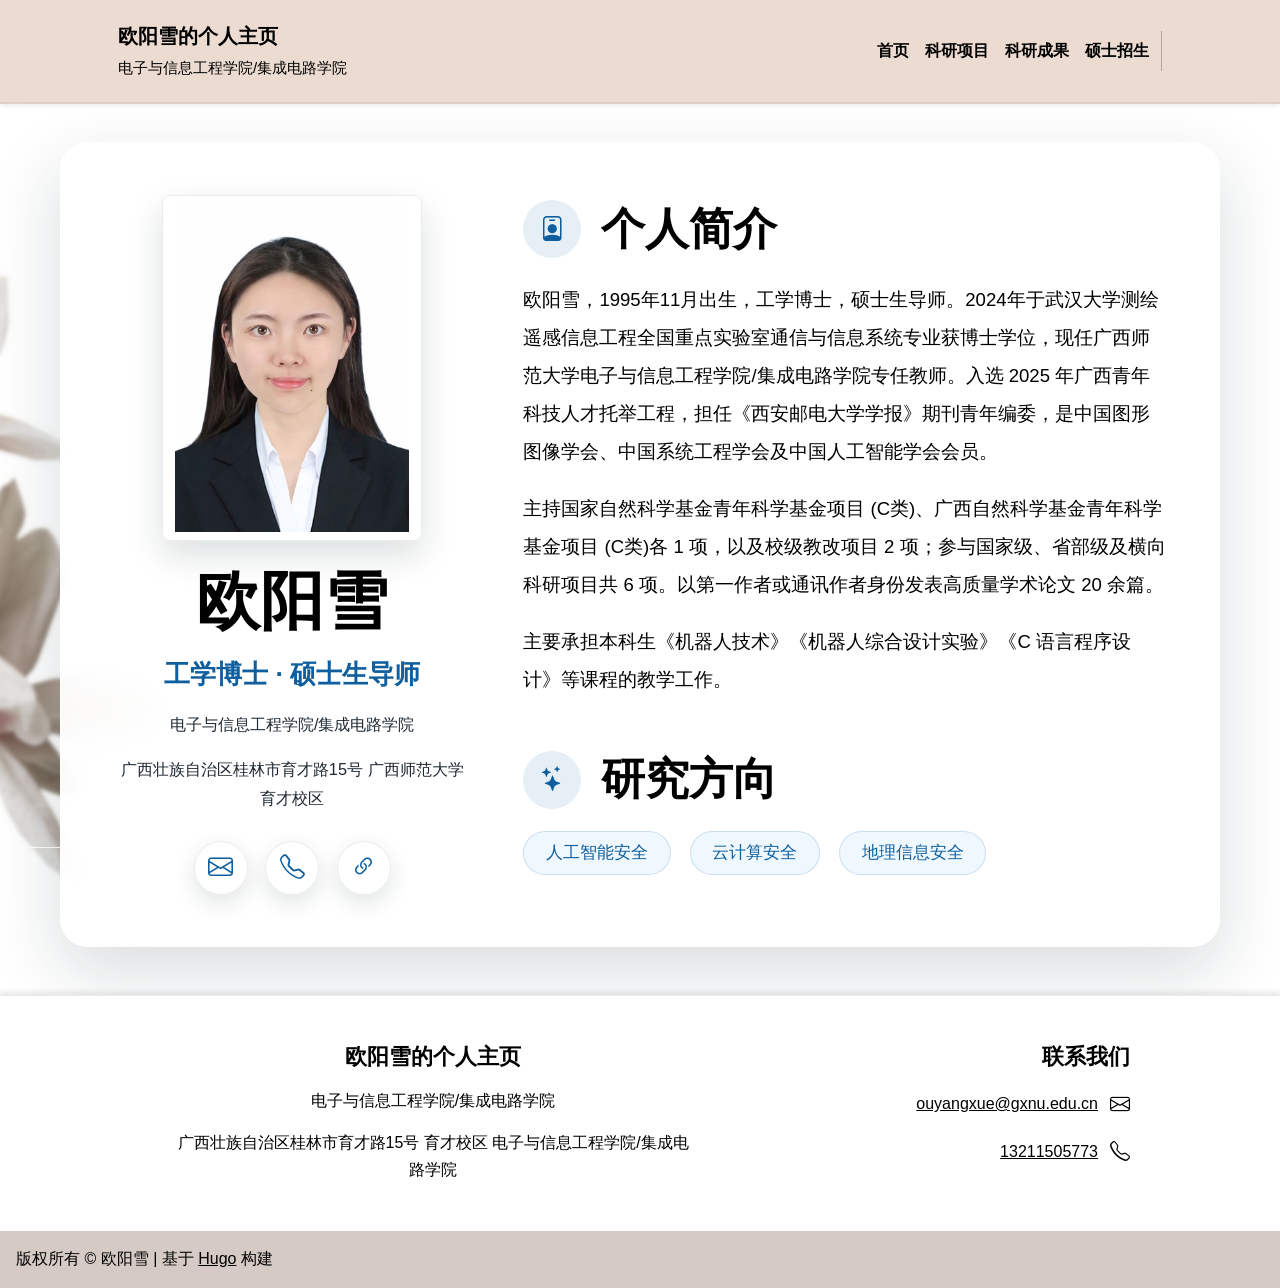
==== index.html @ 92dff62d "20260620final" ====
<!doctype html>
<html><head>
	<meta name="generator" content="Hugo 0.163.2">
  
    <title>
      
      欧阳雪的个人主页
      电子与信息工程学院/集成电路学院
    </title>
  
  <meta charset="utf-8" />
  <meta
    name="description"
    
      content="欧阳雪的个人主页"
    
  />

  <meta name="dc.relation" content="https://ouyangxuegxnu.github.io/" />
  <meta name="robots" content="index,follow" />

  <meta
    itemprop="name"
    content=" 欧阳雪的个人主页 电子与信息工程学院/集成电路学院"
  />
  <meta
    itemprop="description"
    
      content="欧阳雪的个人主页"
    
  />

  
    <meta
      itemprop="image"
      content="https://ouyangxuegxnu.github.io/img/meta-image.webp"
    />
  

  <meta property="og:url" content="https://ouyangxuegxnu.github.io/" />
  <meta property="og:type" content="website" />
  <meta
    property="og:title"
    content=" 欧阳雪的个人主页 电子与信息工程学院/集成电路学院"
  />
  <meta
    property="og:description"
    
      content="欧阳雪的个人主页"
    
  />
  
    <meta
      property="og:image"
      content="https://ouyangxuegxnu.github.io/img/meta-image.webp"
    />
  

  <meta name="twitter:card" content="summary_large_image" />
  <meta
    name="twitter:title"
    content=" 欧阳雪的个人主页 电子与信息工程学院/集成电路学院"
  />
  <meta
    name="twitter:description"
    
      content="欧阳雪的个人主页"
    
  />
  
    <meta
      name="twitter:image"
      content="https://ouyangxuegxnu.github.io/img/meta-image.webp"
    />
  

  <meta
    name="viewport"
    content="width=device-width, initial-scale=1, shrink-to-fit=no"
  />
  <meta name="theme-color" content="#1A94D2" />

  <link rel="stylesheet" href="/css/theme.css" media="screen" />
  <link rel="stylesheet" href="/css/custom.css" media="screen" />

  
  <link
    rel="shortcut icon"
    type="image/x-icon"
    href="/img/favicon.ico"
  />
  

  
</head>
<body
    class="background-image"
    
    style="background-image: url('/img/background.webp')"
    
  >
<header class="shadow-sm sticky-lg-top" style="z-index: 10000;">
  <nav class="navbar navbar-expand-lg navbar-light py-3">
    <div class="container px-5">
      <a class="navbar-brand" href="https://ouyangxuegxnu.github.io/"
        >
        <span class="fw-bolder"
          >欧阳雪的个人主页 <br />
          <span class="fw-light text-muted"
            >电子与信息工程学院/集成电路学院</span
          ></span
        >
      </a>
      <button
        class="navbar-toggler"
        type="button"
        data-bs-toggle="collapse"
        data-bs-target="#navbarSupportedContent"
        aria-controls="navbarSupportedContent"
        aria-expanded="false"
        aria-label="Toggle navigation"
      >
        <span class="navbar-toggler-icon"></span>
      </button>
      <div class="collapse navbar-collapse" id="navbarSupportedContent">
        <ul
          class="navbar-nav align-items-center ms-auto mb-2 mb-lg-0 fw-bolder"
        >
          <li class="nav-item">
            <a class="nav-link nav-menu text-nowrap" href="/">首页</a>
          </li>
          
          <li class="nav-item">
            <a class="nav-link nav-menu text-nowrap" href="/projects/">科研项目</a>
          </li>
          
          <li class="nav-item">
            <a class="nav-link nav-menu text-nowrap" href="/achievements/">科研成果</a>
          </li>
          
          <li class="nav-item">
            <a class="nav-link nav-menu text-nowrap" href="/recruitment/">硕士招生</a>
          </li>
          
          <li class="vr ms-1 d-none d-lg-block"></li>
          
        </ul>
      </div>
    </div>
  </nav>
  
</header>
<div id="content">
      <main class="p-3 p-lg-5 container">
        <div class="container">




<section class="home-profile">
  <aside class="home-profile__sidebar">
    <img class="home-profile__avatar" src="/images/avatar.jpg" alt="欧阳雪" />

    <div class="home-profile__identity">
      <h1>欧阳雪</h1>
      <p class="home-profile__title">工学博士 · 硕士生导师</p>
      <p class="home-profile__affiliation">电子与信息工程学院/集成电路学院</p>
      <p class="home-profile__location">广西壮族自治区桂林市育才路15号 广西师范大学 育才校区</p>
    </div>

    <div class="home-profile__links" aria-label="联系方式">
      
      <a class="home-profile__link" href="mailto:ouyangxue@gxnu.edu.cn" aria-label="发送邮件">
        <i class="bi bi-envelope"></i>
      </a>
      
      
      <a class="home-profile__link" href="tel:13211505773" aria-label="拨打电话">
        <i class="bi bi-telephone"></i>
      </a>
      
      <a class="home-profile__link" href="https://www.gxnu.edu.cn/" target="_blank" rel="noopener" aria-label="广西师范大学">
        <i class="bi bi-link-45deg"></i>
      </a>
    </div>
  </aside>

  <div class="home-profile__main">
    <section class="home-profile__section" id="research">
      <div class="home-profile__section-title">
        <i class="bi bi-person-badge"></i>
        <h2>个人简介</h2>
      </div>
      <div class="home-profile__intro">
        <p>欧阳雪，1995年11月出生，工学博士，硕士生导师。2024年于武汉大学测绘遥感信息工程全国重点实验室通信与信息系统专业获博士学位，现任广西师范大学电子与信息工程学院/集成电路学院专任教师。入选 2025 年广西青年科技人才托举工程，担任《西安邮电大学学报》期刊青年编委，是中国图形图像学会、中国系统工程学会及中国人工智能学会会员。</p>
<p>主持国家自然科学基金青年科学基金项目 (C类)、广西自然科学基金青年科学基金项目 (C类)各 1 项，以及校级教改项目 2 项；参与国家级、省部级及横向科研项目共 6 项。以第一作者或通讯作者身份发表高质量学术论文 20 余篇。</p>
<p>主要承担本科生《机器人技术》《机器人综合设计实验》《C 语言程序设计》等课程的教学工作。</p>

      </div>
    </section>

    <section class="home-profile__section">
      <div class="home-profile__section-title">
        <i class="bi bi-stars"></i>
        <h2>研究方向</h2>
      </div>
      <div class="home-profile__research">
        
        <a class="home-profile__tag" href="/#research">人工智能安全</a>
        
        <a class="home-profile__tag" href="/#research">云计算安全</a>
        
        <a class="home-profile__tag" href="/#research">地理信息安全</a>
        
      </div>
    </section>
  </div>
</section>
        </div>
      </main>
    </div><footer class="footer site-footer">
  <section class="site-footer__main">
    <div class="container px-4 px-lg-5">
      <div class="site-footer__grid">
        <div class="site-footer__profile">
          <h3>欧阳雪的个人主页</h3>
          <p class="site-footer__subtitle">电子与信息工程学院/集成电路学院</p>
          
          <p class="site-footer__text">广西壮族自治区桂林市育才路15号 育才校区 电子与信息工程学院/集成电路学院</p>
          
          
        </div>

        
        <div class="site-footer__contacts">
          <h3>联系我们</h3>
          
          <p>
            <a href="mailto:ouyangxue@gxnu.edu.cn">ouyangxue@gxnu.edu.cn</a>
            <i class="bi bi-envelope"></i>
          </p>
          
          
          <p>
            <a href="tel:13211505773">13211505773</a>
            <i class="bi bi-telephone"></i>
          </p>
          
        </div>
        
      </div>
    </div>
  </section>

  <div class="copyright site-footer__copyright">
    <p class="my-1 fs-6 text-muted">版权所有 © 欧阳雪 | 基于 <a href="https://gohugo.io/">Hugo</a> 构建</p>
  </div>

  
  
  <script src="/js/bundle.min.js" defer></script>
</footer>
</body>
</html>
---- css/theme.css ----
﻿@font-face{font-family:josefinsans;src:url(../fonts/JosefinSans-VariableFont_wght.ttf)format("truetype")}@font-face{font-family:yesevaone;src:url(../fonts/YesevaOne-Regular.ttf)format("truetype")}@font-face{font-family:bootstrap-icons;src:url(../fonts/bootstrap-icons.woff)}/*!* Bootstrap Icons v1.11.3 (https://icons.getbootstrap.com/)
* Copyright 2019-2024 The Bootstrap Authors
* Licensed under MIT (https://github.com/twbs/icons/blob/main/LICENSE)*/@font-face{font-display:block;font-family:bootstrap-icons;src:url(./fonts/bootstrap-icons.woff2?24e3eb84d0bcaf83d77f904c78ac1f47)format("woff2"),url(./fonts/bootstrap-icons.woff?24e3eb84d0bcaf83d77f904c78ac1f47)format("woff")}.bi::before,[class^=bi-]::before,[class*=" bi-"]::before{display:inline-block;font-family:bootstrap-icons!important;font-style:normal;font-weight:400!important;font-variant:normal;text-transform:none;line-height:1;vertical-align:-.125em;-webkit-font-smoothing:antialiased;-moz-osx-font-smoothing:grayscale}.bi-123::before{content:""}.bi-alarm-fill::before{content:""}.bi-alarm::before{content:""}.bi-align-bottom::before{content:""}.bi-align-center::before{content:""}.bi-align-end::before{content:""}.bi-align-middle::before{content:""}.bi-align-start::before{content:""}.bi-align-top::before{content:""}.bi-alt::before{content:""}.bi-app-indicator::before{content:""}.bi-app::before{content:""}.bi-archive-fill::before{content:""}.bi-archive::before{content:""}.bi-arrow-90deg-down::before{content:""}.bi-arrow-90deg-left::before{content:""}.bi-arrow-90deg-right::before{content:""}.bi-arrow-90deg-up::before{content:""}.bi-arrow-bar-down::before{content:""}.bi-arrow-bar-left::before{content:""}.bi-arrow-bar-right::before{content:""}.bi-arrow-bar-up::before{content:""}.bi-arrow-clockwise::before{content:""}.bi-arrow-counterclockwise::before{content:""}.bi-arrow-down-circle-fill::before{content:""}.bi-arrow-down-circle::before{content:""}.bi-arrow-down-left-circle-fill::before{content:""}.bi-arrow-down-left-circle::before{content:""}.bi-arrow-down-left-square-fill::before{content:""}.bi-arrow-down-left-square::before{content:""}.bi-arrow-down-left::before{content:""}.bi-arrow-down-right-circle-fill::before{content:""}.bi-arrow-down-right-circle::before{content:""}.bi-arrow-down-right-square-fill::before{content:""}.bi-arrow-down-right-square::before{content:""}.bi-arrow-down-right::before{content:""}.bi-arrow-down-short::before{content:""}.bi-arrow-down-square-fill::before{content:""}.bi-arrow-down-square::before{content:""}.bi-arrow-down-up::before{content:""}.bi-arrow-down::before{content:""}.bi-arrow-left-circle-fill::before{content:""}.bi-arrow-left-circle::before{content:""}.bi-arrow-left-right::before{content:""}.bi-arrow-left-short::before{content:""}.bi-arrow-left-square-fill::before{content:""}.bi-arrow-left-square::before{content:""}.bi-arrow-left::before{content:""}.bi-arrow-repeat::before{content:""}.bi-arrow-return-left::before{content:""}.bi-arrow-return-right::before{content:""}.bi-arrow-right-circle-fill::before{content:""}.bi-arrow-right-circle::before{content:""}.bi-arrow-right-short::before{content:""}.bi-arrow-right-square-fill::before{content:""}.bi-arrow-right-square::before{content:""}.bi-arrow-right::before{content:""}.bi-arrow-up-circle-fill::before{content:""}.bi-arrow-up-circle::before{content:""}.bi-arrow-up-left-circle-fill::before{content:""}.bi-arrow-up-left-circle::before{content:""}.bi-arrow-up-left-square-fill::before{content:""}.bi-arrow-up-left-square::before{content:""}.bi-arrow-up-left::before{content:""}.bi-arrow-up-right-circle-fill::before{content:""}.bi-arrow-up-right-circle::before{content:""}.bi-arrow-up-right-square-fill::before{content:""}.bi-arrow-up-right-square::before{content:""}.bi-arrow-up-right::before{content:""}.bi-arrow-up-short::before{content:""}.bi-arrow-up-square-fill::before{content:""}.bi-arrow-up-square::before{content:""}.bi-arrow-up::before{content:""}.bi-arrows-angle-contract::before{content:""}.bi-arrows-angle-expand::before{content:""}.bi-arrows-collapse::before{content:""}.bi-arrows-expand::before{content:""}.bi-arrows-fullscreen::before{content:""}.bi-arrows-move::before{content:""}.bi-aspect-ratio-fill::before{content:""}.bi-aspect-ratio::before{content:""}.bi-asterisk::before{content:""}.bi-at::before{content:""}.bi-award-fill::before{content:""}.bi-award::before{content:""}.bi-back::before{content:""}.bi-backspace-fill::before{content:""}.bi-backspace-reverse-fill::before{content:""}.bi-backspace-reverse::before{content:""}.bi-backspace::before{content:""}.bi-badge-3d-fill::before{content:""}.bi-badge-3d::before{content:""}.bi-badge-4k-fill::before{content:""}.bi-badge-4k::before{content:""}.bi-badge-8k-fill::before{content:""}.bi-badge-8k::before{content:""}.bi-badge-ad-fill::before{content:""}.bi-badge-ad::before{content:""}.bi-badge-ar-fill::before{content:""}.bi-badge-ar::before{content:""}.bi-badge-cc-fill::before{content:""}.bi-badge-cc::before{content:""}.bi-badge-hd-fill::before{content:""}.bi-badge-hd::before{content:""}.bi-badge-tm-fill::before{content:""}.bi-badge-tm::before{content:""}.bi-badge-vo-fill::before{content:""}.bi-badge-vo::before{content:""}.bi-badge-vr-fill::before{content:""}.bi-badge-vr::before{content:""}.bi-badge-wc-fill::before{content:""}.bi-badge-wc::before{content:""}.bi-bag-check-fill::before{content:""}.bi-bag-check::before{content:""}.bi-bag-dash-fill::before{content:""}.bi-bag-dash::before{content:""}.bi-bag-fill::before{content:""}.bi-bag-plus-fill::before{content:""}.bi-bag-plus::before{content:""}.bi-bag-x-fill::before{content:""}.bi-bag-x::before{content:""}.bi-bag::before{content:""}.bi-bar-chart-fill::before{content:""}.bi-bar-chart-line-fill::before{content:""}.bi-bar-chart-line::before{content:""}.bi-bar-chart-steps::before{content:""}.bi-bar-chart::before{content:""}.bi-basket-fill::before{content:""}.bi-basket::before{content:""}.bi-basket2-fill::before{content:""}.bi-basket2::before{content:""}.bi-basket3-fill::before{content:""}.bi-basket3::before{content:""}.bi-battery-charging::before{content:""}.bi-battery-full::before{content:""}.bi-battery-half::before{content:""}.bi-battery::before{content:""}.bi-bell-fill::before{content:""}.bi-bell::before{content:""}.bi-bezier::before{content:""}.bi-bezier2::before{content:""}.bi-bicycle::before{content:""}.bi-binoculars-fill::before{content:""}.bi-binoculars::before{content:""}.bi-blockquote-left::before{content:""}.bi-blockquote-right::before{content:""}.bi-book-fill::before{content:""}.bi-book-half::before{content:""}.bi-book::before{content:""}.bi-bookmark-check-fill::before{content:""}.bi-bookmark-check::before{content:""}.bi-bookmark-dash-fill::before{content:""}.bi-bookmark-dash::before{content:""}.bi-bookmark-fill::before{content:""}.bi-bookmark-heart-fill::before{content:""}.bi-bookmark-heart::before{content:""}.bi-bookmark-plus-fill::before{content:""}.bi-bookmark-plus::before{content:""}.bi-bookmark-star-fill::before{content:""}.bi-bookmark-star::before{content:""}.bi-bookmark-x-fill::before{content:""}.bi-bookmark-x::before{content:""}.bi-bookmark::before{content:""}.bi-bookmarks-fill::before{content:""}.bi-bookmarks::before{content:""}.bi-bookshelf::before{content:""}.bi-bootstrap-fill::before{content:""}.bi-bootstrap-reboot::before{content:""}.bi-bootstrap::before{content:""}.bi-border-all::before{content:""}.bi-border-bottom::before{content:""}.bi-border-center::before{content:""}.bi-border-inner::before{content:""}.bi-border-left::before{content:""}.bi-border-middle::before{content:""}.bi-border-outer::before{content:""}.bi-border-right::before{content:""}.bi-border-style::before{content:""}.bi-border-top::before{content:""}.bi-border-width::before{content:""}.bi-border::before{content:""}.bi-bounding-box-circles::before{content:""}.bi-bounding-box::before{content:""}.bi-box-arrow-down-left::before{content:""}.bi-box-arrow-down-right::before{content:""}.bi-box-arrow-down::before{content:""}.bi-box-arrow-in-down-left::before{content:""}.bi-box-arrow-in-down-right::before{content:""}.bi-box-arrow-in-down::before{content:""}.bi-box-arrow-in-left::before{content:""}.bi-box-arrow-in-right::before{content:""}.bi-box-arrow-in-up-left::before{content:""}.bi-box-arrow-in-up-right::before{content:""}.bi-box-arrow-in-up::before{content:""}.bi-box-arrow-left::before{content:""}.bi-box-arrow-right::before{content:""}.bi-box-arrow-up-left::before{content:""}.bi-box-arrow-up-right::before{content:""}.bi-box-arrow-up::before{content:""}.bi-box-seam::before{content:""}.bi-box::before{content:""}.bi-braces::before{content:""}.bi-bricks::before{content:""}.bi-briefcase-fill::before{content:""}.bi-briefcase::before{content:""}.bi-brightness-alt-high-fill::before{content:""}.bi-brightness-alt-high::before{content:""}.bi-brightness-alt-low-fill::before{content:""}.bi-brightness-alt-low::before{content:""}.bi-brightness-high-fill::before{content:""}.bi-brightness-high::before{content:""}.bi-brightness-low-fill::before{content:""}.bi-brightness-low::before{content:""}.bi-broadcast-pin::before{content:""}.bi-broadcast::before{content:""}.bi-brush-fill::before{content:""}.bi-brush::before{content:""}.bi-bucket-fill::before{content:""}.bi-bucket::before{content:""}.bi-bug-fill::before{content:""}.bi-bug::before{content:""}.bi-building::before{content:""}.bi-bullseye::before{content:""}.bi-calculator-fill::before{content:""}.bi-calculator::before{content:""}.bi-calendar-check-fill::before{content:""}.bi-calendar-check::before{content:""}.bi-calendar-date-fill::before{content:""}.bi-calendar-date::before{content:""}.bi-calendar-day-fill::before{content:""}.bi-calendar-day::before{content:""}.bi-calendar-event-fill::before{content:""}.bi-calendar-event::before{content:""}.bi-calendar-fill::before{content:""}.bi-calendar-minus-fill::before{content:""}.bi-calendar-minus::before{content:""}.bi-calendar-month-fill::before{content:""}.bi-calendar-month::before{content:""}.bi-calendar-plus-fill::before{content:""}.bi-calendar-plus::before{content:""}.bi-calendar-range-fill::before{content:""}.bi-calendar-range::before{content:""}.bi-calendar-week-fill::before{content:""}.bi-calendar-week::before{content:""}.bi-calendar-x-fill::before{content:""}.bi-calendar-x::before{content:""}.bi-calendar::before{content:""}.bi-calendar2-check-fill::before{content:""}.bi-calendar2-check::before{content:""}.bi-calendar2-date-fill::before{content:""}.bi-calendar2-date::before{content:""}.bi-calendar2-day-fill::before{content:""}.bi-calendar2-day::before{content:""}.bi-calendar2-event-fill::before{content:""}.bi-calendar2-event::before{content:""}.bi-calendar2-fill::before{content:""}.bi-calendar2-minus-fill::before{content:""}.bi-calendar2-minus::before{content:""}.bi-calendar2-month-fill::before{content:""}.bi-calendar2-month::before{content:""}.bi-calendar2-plus-fill::before{content:""}.bi-calendar2-plus::before{content:""}.bi-calendar2-range-fill::before{content:""}.bi-calendar2-range::before{content:""}.bi-calendar2-week-fill::before{content:""}.bi-calendar2-week::before{content:""}.bi-calendar2-x-fill::before{content:""}.bi-calendar2-x::before{content:""}.bi-calendar2::before{content:""}.bi-calendar3-event-fill::before{content:""}.bi-calendar3-event::before{content:""}.bi-calendar3-fill::before{content:""}.bi-calendar3-range-fill::before{content:""}.bi-calendar3-range::before{content:""}.bi-calendar3-week-fill::before{content:""}.bi-calendar3-week::before{content:""}.bi-calendar3::before{content:""}.bi-calendar4-event::before{content:""}.bi-calendar4-range::before{content:""}.bi-calendar4-week::before{content:""}.bi-calendar4::before{content:""}.bi-camera-fill::before{content:""}.bi-camera-reels-fill::before{content:""}.bi-camera-reels::before{content:""}.bi-camera-video-fill::before{content:""}.bi-camera-video-off-fill::before{content:""}.bi-camera-video-off::before{content:""}.bi-camera-video::before{content:""}.bi-camera::before{content:""}.bi-camera2::before{content:""}.bi-capslock-fill::before{content:""}.bi-capslock::before{content:""}.bi-card-checklist::before{content:""}.bi-card-heading::before{content:""}.bi-card-image::before{content:""}.bi-card-list::before{content:""}.bi-card-text::before{content:""}.bi-caret-down-fill::before{content:""}.bi-caret-down-square-fill::before{content:""}.bi-caret-down-square::before{content:""}.bi-caret-down::before{content:""}.bi-caret-left-fill::before{content:""}.bi-caret-left-square-fill::before{content:""}.bi-caret-left-square::before{content:""}.bi-caret-left::before{content:""}.bi-caret-right-fill::before{content:""}.bi-caret-right-square-fill::before{content:""}.bi-caret-right-square::before{content:""}.bi-caret-right::before{content:""}.bi-caret-up-fill::before{content:""}.bi-caret-up-square-fill::before{content:""}.bi-caret-up-square::before{content:""}.bi-caret-up::before{content:""}.bi-cart-check-fill::before{content:""}.bi-cart-check::before{content:""}.bi-cart-dash-fill::before{content:""}.bi-cart-dash::before{content:""}.bi-cart-fill::before{content:""}.bi-cart-plus-fill::before{content:""}.bi-cart-plus::before{content:""}.bi-cart-x-fill::before{content:""}.bi-cart-x::before{content:""}.bi-cart::before{content:""}.bi-cart2::before{content:""}.bi-cart3::before{content:""}.bi-cart4::before{content:""}.bi-cash-stack::before{content:""}.bi-cash::before{content:""}.bi-cast::before{content:""}.bi-chat-dots-fill::before{content:""}.bi-chat-dots::before{content:""}.bi-chat-fill::before{content:""}.bi-chat-left-dots-fill::before{content:""}.bi-chat-left-dots::before{content:""}.bi-chat-left-fill::before{content:""}.bi-chat-left-quote-fill::before{content:""}.bi-chat-left-quote::before{content:""}.bi-chat-left-text-fill::before{content:""}.bi-chat-left-text::before{content:""}.bi-chat-left::before{content:""}.bi-chat-quote-fill::before{content:""}.bi-chat-quote::before{content:""}.bi-chat-right-dots-fill::before{content:""}.bi-chat-right-dots::before{content:""}.bi-chat-right-fill::before{content:""}.bi-chat-right-quote-fill::before{content:""}.bi-chat-right-quote::before{content:""}.bi-chat-right-text-fill::before{content:""}.bi-chat-right-text::before{content:""}.bi-chat-right::before{content:""}.bi-chat-square-dots-fill::before{content:""}.bi-chat-square-dots::before{content:""}.bi-chat-square-fill::before{content:""}.bi-chat-square-quote-fill::before{content:""}.bi-chat-square-quote::before{content:""}.bi-chat-square-text-fill::before{content:""}.bi-chat-square-text::before{content:""}.bi-chat-square::before{content:""}.bi-chat-text-fill::before{content:""}.bi-chat-text::before{content:""}.bi-chat::before{content:""}.bi-check-all::before{content:""}.bi-check-circle-fill::before{content:""}.bi-check-circle::before{content:""}.bi-check-square-fill::before{content:""}.bi-check-square::before{content:""}.bi-check::before{content:""}.bi-check2-all::before{content:""}.bi-check2-circle::before{content:""}.bi-check2-square::before{content:""}.bi-check2::before{content:""}.bi-chevron-bar-contract::before{content:""}.bi-chevron-bar-down::before{content:""}.bi-chevron-bar-expand::before{content:""}.bi-chevron-bar-left::before{content:""}.bi-chevron-bar-right::before{content:""}.bi-chevron-bar-up::before{content:""}.bi-chevron-compact-down::before{content:""}.bi-chevron-compact-left::before{content:""}.bi-chevron-compact-right::before{content:""}.bi-chevron-compact-up::before{content:""}.bi-chevron-contract::before{content:""}.bi-chevron-double-down::before{content:""}.bi-chevron-double-left::before{content:""}.bi-chevron-double-right::before{content:""}.bi-chevron-double-up::before{content:""}.bi-chevron-down::before{content:""}.bi-chevron-expand::before{content:""}.bi-chevron-left::before{content:""}.bi-chevron-right::before{content:""}.bi-chevron-up::before{content:""}.bi-circle-fill::before{content:""}.bi-circle-half::before{content:""}.bi-circle-square::before{content:""}.bi-circle::before{content:""}.bi-clipboard-check::before{content:""}.bi-clipboard-data::before{content:""}.bi-clipboard-minus::before{content:""}.bi-clipboard-plus::before{content:""}.bi-clipboard-x::before{content:""}.bi-clipboard::before{content:""}.bi-clock-fill::before{content:""}.bi-clock-history::before{content:""}.bi-clock::before{content:""}.bi-cloud-arrow-down-fill::before{content:""}.bi-cloud-arrow-down::before{content:""}.bi-cloud-arrow-up-fill::before{content:""}.bi-cloud-arrow-up::before{content:""}.bi-cloud-check-fill::before{content:""}.bi-cloud-check::before{content:""}.bi-cloud-download-fill::before{content:""}.bi-cloud-download::before{content:""}.bi-cloud-drizzle-fill::before{content:""}.bi-cloud-drizzle::before{content:""}.bi-cloud-fill::before{content:""}.bi-cloud-fog-fill::before{content:""}.bi-cloud-fog::before{content:""}.bi-cloud-fog2-fill::before{content:""}.bi-cloud-fog2::before{content:""}.bi-cloud-hail-fill::before{content:""}.bi-cloud-hail::before{content:""}.bi-cloud-haze-fill::before{content:""}.bi-cloud-haze::before{content:""}.bi-cloud-haze2-fill::before{content:""}.bi-cloud-lightning-fill::before{content:""}.bi-cloud-lightning-rain-fill::before{content:""}.bi-cloud-lightning-rain::before{content:""}.bi-cloud-lightning::before{content:""}.bi-cloud-minus-fill::before{content:""}.bi-cloud-minus::before{content:""}.bi-cloud-moon-fill::before{content:""}.bi-cloud-moon::before{content:""}.bi-cloud-plus-fill::before{content:""}.bi-cloud-plus::before{content:""}.bi-cloud-rain-fill::before{content:""}.bi-cloud-rain-heavy-fill::before{content:""}.bi-cloud-rain-heavy::before{content:""}.bi-cloud-rain::before{content:""}.bi-cloud-slash-fill::before{content:""}.bi-cloud-slash::before{content:""}.bi-cloud-sleet-fill::before{content:""}.bi-cloud-sleet::before{content:""}.bi-cloud-snow-fill::before{content:""}.bi-cloud-snow::before{content:""}.bi-cloud-sun-fill::before{content:""}.bi-cloud-sun::before{content:""}.bi-cloud-upload-fill::before{content:""}.bi-cloud-upload::before{content:""}.bi-cloud::before{content:""}.bi-clouds-fill::before{content:""}.bi-clouds::before{content:""}.bi-cloudy-fill::before{content:""}.bi-cloudy::before{content:""}.bi-code-slash::before{content:""}.bi-code-square::before{content:""}.bi-code::before{content:""}.bi-collection-fill::before{content:""}.bi-collection-play-fill::before{content:""}.bi-collection-play::before{content:""}.bi-collection::before{content:""}.bi-columns-gap::before{content:""}.bi-columns::before{content:""}.bi-command::before{content:""}.bi-compass-fill::before{content:""}.bi-compass::before{content:""}.bi-cone-striped::before{content:""}.bi-cone::before{content:""}.bi-controller::before{content:""}.bi-cpu-fill::before{content:""}.bi-cpu::before{content:""}.bi-credit-card-2-back-fill::before{content:""}.bi-credit-card-2-back::before{content:""}.bi-credit-card-2-front-fill::before{content:""}.bi-credit-card-2-front::before{content:""}.bi-credit-card-fill::before{content:""}.bi-credit-card::before{content:""}.bi-crop::before{content:""}.bi-cup-fill::before{content:""}.bi-cup-straw::before{content:""}.bi-cup::before{content:""}.bi-cursor-fill::before{content:""}.bi-cursor-text::before{content:""}.bi-cursor::before{content:""}.bi-dash-circle-dotted::before{content:""}.bi-dash-circle-fill::before{content:""}.bi-dash-circle::before{content:""}.bi-dash-square-dotted::before{content:""}.bi-dash-square-fill::before{content:""}.bi-dash-square::before{content:""}.bi-dash::before{content:""}.bi-diagram-2-fill::before{content:""}.bi-diagram-2::before{content:""}.bi-diagram-3-fill::before{content:""}.bi-diagram-3::before{content:""}.bi-diamond-fill::before{content:""}.bi-diamond-half::before{content:""}.bi-diamond::before{content:""}.bi-dice-1-fill::before{content:""}.bi-dice-1::before{content:""}.bi-dice-2-fill::before{content:""}.bi-dice-2::before{content:""}.bi-dice-3-fill::before{content:""}.bi-dice-3::before{content:""}.bi-dice-4-fill::before{content:""}.bi-dice-4::before{content:""}.bi-dice-5-fill::before{content:""}.bi-dice-5::before{content:""}.bi-dice-6-fill::before{content:""}.bi-dice-6::before{content:""}.bi-disc-fill::before{content:""}.bi-disc::before{content:""}.bi-discord::before{content:""}.bi-display-fill::before{content:""}.bi-display::before{content:""}.bi-distribute-horizontal::before{content:""}.bi-distribute-vertical::before{content:""}.bi-door-closed-fill::before{content:""}.bi-door-closed::before{content:""}.bi-door-open-fill::before{content:""}.bi-door-open::before{content:""}.bi-dot::before{content:""}.bi-download::before{content:""}.bi-droplet-fill::before{content:""}.bi-droplet-half::before{content:""}.bi-droplet::before{content:""}.bi-earbuds::before{content:""}.bi-easel-fill::before{content:""}.bi-easel::before{content:""}.bi-egg-fill::before{content:""}.bi-egg-fried::before{content:""}.bi-egg::before{content:""}.bi-eject-fill::before{content:""}.bi-eject::before{content:""}.bi-emoji-angry-fill::before{content:""}.bi-emoji-angry::before{content:""}.bi-emoji-dizzy-fill::before{content:""}.bi-emoji-dizzy::before{content:""}.bi-emoji-expressionless-fill::before{content:""}.bi-emoji-expressionless::before{content:""}.bi-emoji-frown-fill::before{content:""}.bi-emoji-frown::before{content:""}.bi-emoji-heart-eyes-fill::before{content:""}.bi-emoji-heart-eyes::before{content:""}.bi-emoji-laughing-fill::before{content:""}.bi-emoji-laughing::before{content:""}.bi-emoji-neutral-fill::before{content:""}.bi-emoji-neutral::before{content:""}.bi-emoji-smile-fill::before{content:""}.bi-emoji-smile-upside-down-fill::before{content:""}.bi-emoji-smile-upside-down::before{content:""}.bi-emoji-smile::before{content:""}.bi-emoji-sunglasses-fill::before{content:""}.bi-emoji-sunglasses::before{content:""}.bi-emoji-wink-fill::before{content:""}.bi-emoji-wink::before{content:""}.bi-envelope-fill::before{content:""}.bi-envelope-open-fill::before{content:""}.bi-envelope-open::before{content:""}.bi-envelope::before{content:""}.bi-eraser-fill::before{content:""}.bi-eraser::before{content:""}.bi-exclamation-circle-fill::before{content:""}.bi-exclamation-circle::before{content:""}.bi-exclamation-diamond-fill::before{content:""}.bi-exclamation-diamond::before{content:""}.bi-exclamation-octagon-fill::before{content:""}.bi-exclamation-octagon::before{content:""}.bi-exclamation-square-fill::before{content:""}.bi-exclamation-square::before{content:""}.bi-exclamation-triangle-fill::before{content:""}.bi-exclamation-triangle::before{content:""}.bi-exclamation::before{content:""}.bi-exclude::before{content:""}.bi-eye-fill::before{content:""}.bi-eye-slash-fill::before{content:""}.bi-eye-slash::before{content:""}.bi-eye::before{content:""}.bi-eyedropper::before{content:""}.bi-eyeglasses::before{content:""}.bi-facebook::before{content:""}.bi-file-arrow-down-fill::before{content:""}.bi-file-arrow-down::before{content:""}.bi-file-arrow-up-fill::before{content:""}.bi-file-arrow-up::before{content:""}.bi-file-bar-graph-fill::before{content:""}.bi-file-bar-graph::before{content:""}.bi-file-binary-fill::before{content:""}.bi-file-binary::before{content:""}.bi-file-break-fill::before{content:""}.bi-file-break::before{content:""}.bi-file-check-fill::before{content:""}.bi-file-check::before{content:""}.bi-file-code-fill::before{content:""}.bi-file-code::before{content:""}.bi-file-diff-fill::before{content:""}.bi-file-diff::before{content:""}.bi-file-earmark-arrow-down-fill::before{content:""}.bi-file-earmark-arrow-down::before{content:""}.bi-file-earmark-arrow-up-fill::before{content:""}.bi-file-earmark-arrow-up::before{content:""}.bi-file-earmark-bar-graph-fill::before{content:""}.bi-file-earmark-bar-graph::before{content:""}.bi-file-earmark-binary-fill::before{content:""}.bi-file-earmark-binary::before{content:""}.bi-file-earmark-break-fill::before{content:""}.bi-file-earmark-break::before{content:""}.bi-file-earmark-check-fill::before{content:""}.bi-file-earmark-check::before{content:""}.bi-file-earmark-code-fill::before{content:""}.bi-file-earmark-code::before{content:""}.bi-file-earmark-diff-fill::before{content:""}.bi-file-earmark-diff::before{content:""}.bi-file-earmark-easel-fill::before{content:""}.bi-file-earmark-easel::before{content:""}.bi-file-earmark-excel-fill::before{content:""}.bi-file-earmark-excel::before{content:""}.bi-file-earmark-fill::before{content:""}.bi-file-earmark-font-fill::before{content:""}.bi-file-earmark-font::before{content:""}.bi-file-earmark-image-fill::before{content:""}.bi-file-earmark-image::before{content:""}.bi-file-earmark-lock-fill::before{content:""}.bi-file-earmark-lock::before{content:""}.bi-file-earmark-lock2-fill::before{content:""}.bi-file-earmark-lock2::before{content:""}.bi-file-earmark-medical-fill::before{content:""}.bi-file-earmark-medical::before{content:""}.bi-file-earmark-minus-fill::before{content:""}.bi-file-earmark-minus::before{content:""}.bi-file-earmark-music-fill::before{content:""}.bi-file-earmark-music::before{content:""}.bi-file-earmark-person-fill::before{content:""}.bi-file-earmark-person::before{content:""}.bi-file-earmark-play-fill::before{content:""}.bi-file-earmark-play::before{content:""}.bi-file-earmark-plus-fill::before{content:""}.bi-file-earmark-plus::before{content:""}.bi-file-earmark-post-fill::before{content:""}.bi-file-earmark-post::before{content:""}.bi-file-earmark-ppt-fill::before{content:""}.bi-file-earmark-ppt::before{content:""}.bi-file-earmark-richtext-fill::before{content:""}.bi-file-earmark-richtext::before{content:""}.bi-file-earmark-ruled-fill::before{content:""}.bi-file-earmark-ruled::before{content:""}.bi-file-earmark-slides-fill::before{content:""}.bi-file-earmark-slides::before{content:""}.bi-file-earmark-spreadsheet-fill::before{content:""}.bi-file-earmark-spreadsheet::before{content:""}.bi-file-earmark-text-fill::before{content:""}.bi-file-earmark-text::before{content:""}.bi-file-earmark-word-fill::before{content:""}.bi-file-earmark-word::before{content:""}.bi-file-earmark-x-fill::before{content:""}.bi-file-earmark-x::before{content:""}.bi-file-earmark-zip-fill::before{content:""}.bi-file-earmark-zip::before{content:""}.bi-file-earmark::before{content:""}.bi-file-easel-fill::before{content:""}.bi-file-easel::before{content:""}.bi-file-excel-fill::before{content:""}.bi-file-excel::before{content:""}.bi-file-fill::before{content:""}.bi-file-font-fill::before{content:""}.bi-file-font::before{content:""}.bi-file-image-fill::before{content:""}.bi-file-image::before{content:""}.bi-file-lock-fill::before{content:""}.bi-file-lock::before{content:""}.bi-file-lock2-fill::before{content:""}.bi-file-lock2::before{content:""}.bi-file-medical-fill::before{content:""}.bi-file-medical::before{content:""}.bi-file-minus-fill::before{content:""}.bi-file-minus::before{content:""}.bi-file-music-fill::before{content:""}.bi-file-music::before{content:""}.bi-file-person-fill::before{content:""}.bi-file-person::before{content:""}.bi-file-play-fill::before{content:""}.bi-file-play::before{content:""}.bi-file-plus-fill::before{content:""}.bi-file-plus::before{content:""}.bi-file-post-fill::before{content:""}.bi-file-post::before{content:""}.bi-file-ppt-fill::before{content:""}.bi-file-ppt::before{content:""}.bi-file-richtext-fill::before{content:""}.bi-file-richtext::before{content:""}.bi-file-ruled-fill::before{content:""}.bi-file-ruled::before{content:""}.bi-file-slides-fill::before{content:""}.bi-file-slides::before{content:""}.bi-file-spreadsheet-fill::before{content:""}.bi-file-spreadsheet::before{content:""}.bi-file-text-fill::before{content:""}.bi-file-text::before{content:""}.bi-file-word-fill::before{content:""}.bi-file-word::before{content:""}.bi-file-x-fill::before{content:""}.bi-file-x::before{content:""}.bi-file-zip-fill::before{content:""}.bi-file-zip::before{content:""}.bi-file::before{content:""}.bi-files-alt::before{content:""}.bi-files::before{content:""}.bi-film::before{content:""}.bi-filter-circle-fill::before{content:""}.bi-filter-circle::before{content:""}.bi-filter-left::before{content:""}.bi-filter-right::before{content:""}.bi-filter-square-fill::before{content:""}.bi-filter-square::before{content:""}.bi-filter::before{content:""}.bi-flag-fill::before{content:""}.bi-flag::before{content:""}.bi-flower1::before{content:""}.bi-flower2::before{content:""}.bi-flower3::before{content:""}.bi-folder-check::before{content:""}.bi-folder-fill::before{content:""}.bi-folder-minus::before{content:""}.bi-folder-plus::before{content:""}.bi-folder-symlink-fill::before{content:""}.bi-folder-symlink::before{content:""}.bi-folder-x::before{content:""}.bi-folder::before{content:""}.bi-folder2-open::before{content:""}.bi-folder2::before{content:""}.bi-fonts::before{content:""}.bi-forward-fill::before{content:""}.bi-forward::before{content:""}.bi-front::before{content:""}.bi-fullscreen-exit::before{content:""}.bi-fullscreen::before{content:""}.bi-funnel-fill::before{content:""}.bi-funnel::before{content:""}.bi-gear-fill::before{content:""}.bi-gear-wide-connected::before{content:""}.bi-gear-wide::before{content:""}.bi-gear::before{content:""}.bi-gem::before{content:""}.bi-geo-alt-fill::before{content:""}.bi-geo-alt::before{content:""}.bi-geo-fill::before{content:""}.bi-geo::before{content:""}.bi-gift-fill::before{content:""}.bi-gift::before{content:""}.bi-github::before{content:""}.bi-globe::before{content:""}.bi-globe2::before{content:""}.bi-google::before{content:""}.bi-graph-down::before{content:""}.bi-graph-up::before{content:""}.bi-grid-1x2-fill::before{content:""}.bi-grid-1x2::before{content:""}.bi-grid-3x2-gap-fill::before{content:""}.bi-grid-3x2-gap::before{content:""}.bi-grid-3x2::before{content:""}.bi-grid-3x3-gap-fill::before{content:""}.bi-grid-3x3-gap::before{content:""}.bi-grid-3x3::before{content:""}.bi-grid-fill::before{content:""}.bi-grid::before{content:""}.bi-grip-horizontal::before{content:""}.bi-grip-vertical::before{content:""}.bi-hammer::before{content:""}.bi-hand-index-fill::before{content:""}.bi-hand-index-thumb-fill::before{content:""}.bi-hand-index-thumb::before{content:""}.bi-hand-index::before{content:""}.bi-hand-thumbs-down-fill::before{content:""}.bi-hand-thumbs-down::before{content:""}.bi-hand-thumbs-up-fill::before{content:""}.bi-hand-thumbs-up::before{content:""}.bi-handbag-fill::before{content:""}.bi-handbag::before{content:""}.bi-hash::before{content:""}.bi-hdd-fill::before{content:""}.bi-hdd-network-fill::before{content:""}.bi-hdd-network::before{content:""}.bi-hdd-rack-fill::before{content:""}.bi-hdd-rack::before{content:""}.bi-hdd-stack-fill::before{content:""}.bi-hdd-stack::before{content:""}.bi-hdd::before{content:""}.bi-headphones::before{content:""}.bi-headset::before{content:""}.bi-heart-fill::before{content:""}.bi-heart-half::before{content:""}.bi-heart::before{content:""}.bi-heptagon-fill::before{content:""}.bi-heptagon-half::before{content:""}.bi-heptagon::before{content:""}.bi-hexagon-fill::before{content:""}.bi-hexagon-half::before{content:""}.bi-hexagon::before{content:""}.bi-hourglass-bottom::before{content:""}.bi-hourglass-split::before{content:""}.bi-hourglass-top::before{content:""}.bi-hourglass::before{content:""}.bi-house-door-fill::before{content:""}.bi-house-door::before{content:""}.bi-house-fill::before{content:""}.bi-house::before{content:""}.bi-hr::before{content:""}.bi-hurricane::before{content:""}.bi-image-alt::before{content:""}.bi-image-fill::before{content:""}.bi-image::before{content:""}.bi-images::before{content:""}.bi-inbox-fill::before{content:""}.bi-inbox::before{content:""}.bi-inboxes-fill::before{content:""}.bi-inboxes::before{content:""}.bi-info-circle-fill::before{content:""}.bi-info-circle::before{content:""}.bi-info-square-fill::before{content:""}.bi-info-square::before{content:""}.bi-info::before{content:""}.bi-input-cursor-text::before{content:""}.bi-input-cursor::before{content:""}.bi-instagram::before{content:""}.bi-intersect::before{content:""}.bi-journal-album::before{content:""}.bi-journal-arrow-down::before{content:""}.bi-journal-arrow-up::before{content:""}.bi-journal-bookmark-fill::before{content:""}.bi-journal-bookmark::before{content:""}.bi-journal-check::before{content:""}.bi-journal-code::before{content:""}.bi-journal-medical::before{content:""}.bi-journal-minus::before{content:""}.bi-journal-plus::before{content:""}.bi-journal-richtext::before{content:""}.bi-journal-text::before{content:""}.bi-journal-x::before{content:""}.bi-journal::before{content:""}.bi-journals::before{content:""}.bi-joystick::before{content:""}.bi-justify-left::before{content:""}.bi-justify-right::before{content:""}.bi-justify::before{content:""}.bi-kanban-fill::before{content:""}.bi-kanban::before{content:""}.bi-key-fill::before{content:""}.bi-key::before{content:""}.bi-keyboard-fill::before{content:""}.bi-keyboard::before{content:""}.bi-ladder::before{content:""}.bi-lamp-fill::before{content:""}.bi-lamp::before{content:""}.bi-laptop-fill::before{content:""}.bi-laptop::before{content:""}.bi-layer-backward::before{content:""}.bi-layer-forward::before{content:""}.bi-layers-fill::before{content:""}.bi-layers-half::before{content:""}.bi-layers::before{content:""}.bi-layout-sidebar-inset-reverse::before{content:""}.bi-layout-sidebar-inset::before{content:""}.bi-layout-sidebar-reverse::before{content:""}.bi-layout-sidebar::before{content:""}.bi-layout-split::before{content:""}.bi-layout-text-sidebar-reverse::before{content:""}.bi-layout-text-sidebar::before{content:""}.bi-layout-text-window-reverse::before{content:""}.bi-layout-text-window::before{content:""}.bi-layout-three-columns::before{content:""}.bi-layout-wtf::before{content:""}.bi-life-preserver::before{content:""}.bi-lightbulb-fill::before{content:""}.bi-lightbulb-off-fill::before{content:""}.bi-lightbulb-off::before{content:""}.bi-lightbulb::before{content:""}.bi-lightning-charge-fill::before{content:""}.bi-lightning-charge::before{content:""}.bi-lightning-fill::before{content:""}.bi-lightning::before{content:""}.bi-link-45deg::before{content:""}.bi-link::before{content:""}.bi-linkedin::before{content:""}.bi-list-check::before{content:""}.bi-list-nested::before{content:""}.bi-list-ol::before{content:""}.bi-list-stars::before{content:""}.bi-list-task::before{content:""}.bi-list-ul::before{content:""}.bi-list::before{content:""}.bi-lock-fill::before{content:""}.bi-lock::before{content:""}.bi-mailbox::before{content:""}.bi-mailbox2::before{content:""}.bi-map-fill::before{content:""}.bi-map::before{content:""}.bi-markdown-fill::before{content:""}.bi-markdown::before{content:""}.bi-mask::before{content:""}.bi-megaphone-fill::before{content:""}.bi-megaphone::before{content:""}.bi-menu-app-fill::before{content:""}.bi-menu-app::before{content:""}.bi-menu-button-fill::before{content:""}.bi-menu-button-wide-fill::before{content:""}.bi-menu-button-wide::before{content:""}.bi-menu-button::before{content:""}.bi-menu-down::before{content:""}.bi-menu-up::before{content:""}.bi-mic-fill::before{content:""}.bi-mic-mute-fill::before{content:""}.bi-mic-mute::before{content:""}.bi-mic::before{content:""}.bi-minecart-loaded::before{content:""}.bi-minecart::before{content:""}.bi-moisture::before{content:""}.bi-moon-fill::before{content:""}.bi-moon-stars-fill::before{content:""}.bi-moon-stars::before{content:""}.bi-moon::before{content:""}.bi-mouse-fill::before{content:""}.bi-mouse::before{content:""}.bi-mouse2-fill::before{content:""}.bi-mouse2::before{content:""}.bi-mouse3-fill::before{content:""}.bi-mouse3::before{content:""}.bi-music-note-beamed::before{content:""}.bi-music-note-list::before{content:""}.bi-music-note::before{content:""}.bi-music-player-fill::before{content:""}.bi-music-player::before{content:""}.bi-newspaper::before{content:""}.bi-node-minus-fill::before{content:""}.bi-node-minus::before{content:""}.bi-node-plus-fill::before{content:""}.bi-node-plus::before{content:""}.bi-nut-fill::before{content:""}.bi-nut::before{content:""}.bi-octagon-fill::before{content:""}.bi-octagon-half::before{content:""}.bi-octagon::before{content:""}.bi-option::before{content:""}.bi-outlet::before{content:""}.bi-paint-bucket::before{content:""}.bi-palette-fill::before{content:""}.bi-palette::before{content:""}.bi-palette2::before{content:""}.bi-paperclip::before{content:""}.bi-paragraph::before{content:""}.bi-patch-check-fill::before{content:""}.bi-patch-check::before{content:""}.bi-patch-exclamation-fill::before{content:""}.bi-patch-exclamation::before{content:""}.bi-patch-minus-fill::before{content:""}.bi-patch-minus::before{content:""}.bi-patch-plus-fill::before{content:""}.bi-patch-plus::before{content:""}.bi-patch-question-fill::before{content:""}.bi-patch-question::before{content:""}.bi-pause-btn-fill::before{content:""}.bi-pause-btn::before{content:""}.bi-pause-circle-fill::before{content:""}.bi-pause-circle::before{content:""}.bi-pause-fill::before{content:""}.bi-pause::before{content:""}.bi-peace-fill::before{content:""}.bi-peace::before{content:""}.bi-pen-fill::before{content:""}.bi-pen::before{content:""}.bi-pencil-fill::before{content:""}.bi-pencil-square::before{content:""}.bi-pencil::before{content:""}.bi-pentagon-fill::before{content:""}.bi-pentagon-half::before{content:""}.bi-pentagon::before{content:""}.bi-people-fill::before{content:""}.bi-people::before{content:""}.bi-percent::before{content:""}.bi-person-badge-fill::before{content:""}.bi-person-badge::before{content:""}.bi-person-bounding-box::before{content:""}.bi-person-check-fill::before{content:""}.bi-person-check::before{content:""}.bi-person-circle::before{content:""}.bi-person-dash-fill::before{content:""}.bi-person-dash::before{content:""}.bi-person-fill::before{content:""}.bi-person-lines-fill::before{content:""}.bi-person-plus-fill::before{content:""}.bi-person-plus::before{content:""}.bi-person-square::before{content:""}.bi-person-x-fill::before{content:""}.bi-person-x::before{content:""}.bi-person::before{content:""}.bi-phone-fill::before{content:""}.bi-phone-landscape-fill::before{content:""}.bi-phone-landscape::before{content:""}.bi-phone-vibrate-fill::before{content:""}.bi-phone-vibrate::before{content:""}.bi-phone::before{content:""}.bi-pie-chart-fill::before{content:""}.bi-pie-chart::before{content:""}.bi-pin-angle-fill::before{content:""}.bi-pin-angle::before{content:""}.bi-pin-fill::before{content:""}.bi-pin::before{content:""}.bi-pip-fill::before{content:""}.bi-pip::before{content:""}.bi-play-btn-fill::before{content:""}.bi-play-btn::before{content:""}.bi-play-circle-fill::before{content:""}.bi-play-circle::before{content:""}.bi-play-fill::before{content:""}.bi-play::before{content:""}.bi-plug-fill::before{content:""}.bi-plug::before{content:""}.bi-plus-circle-dotted::before{content:""}.bi-plus-circle-fill::before{content:""}.bi-plus-circle::before{content:""}.bi-plus-square-dotted::before{content:""}.bi-plus-square-fill::before{content:""}.bi-plus-square::before{content:""}.bi-plus::before{content:""}.bi-power::before{content:""}.bi-printer-fill::before{content:""}.bi-printer::before{content:""}.bi-puzzle-fill::before{content:""}.bi-puzzle::before{content:""}.bi-question-circle-fill::before{content:""}.bi-question-circle::before{content:""}.bi-question-diamond-fill::before{content:""}.bi-question-diamond::before{content:""}.bi-question-octagon-fill::before{content:""}.bi-question-octagon::before{content:""}.bi-question-square-fill::before{content:""}.bi-question-square::before{content:""}.bi-question::before{content:""}.bi-rainbow::before{content:""}.bi-receipt-cutoff::before{content:""}.bi-receipt::before{content:""}.bi-reception-0::before{content:""}.bi-reception-1::before{content:""}.bi-reception-2::before{content:""}.bi-reception-3::before{content:""}.bi-reception-4::before{content:""}.bi-record-btn-fill::before{content:""}.bi-record-btn::before{content:""}.bi-record-circle-fill::before{content:""}.bi-record-circle::before{content:""}.bi-record-fill::before{content:""}.bi-record::before{content:""}.bi-record2-fill::before{content:""}.bi-record2::before{content:""}.bi-reply-all-fill::before{content:""}.bi-reply-all::before{content:""}.bi-reply-fill::before{content:""}.bi-reply::before{content:""}.bi-rss-fill::before{content:""}.bi-rss::before{content:""}.bi-rulers::before{content:""}.bi-save-fill::before{content:""}.bi-save::before{content:""}.bi-save2-fill::before{content:""}.bi-save2::before{content:""}.bi-scissors::before{content:""}.bi-screwdriver::before{content:""}.bi-search::before{content:""}.bi-segmented-nav::before{content:""}.bi-server::before{content:""}.bi-share-fill::before{content:""}.bi-share::before{content:""}.bi-shield-check::before{content:""}.bi-shield-exclamation::before{content:""}.bi-shield-fill-check::before{content:""}.bi-shield-fill-exclamation::before{content:""}.bi-shield-fill-minus::before{content:""}.bi-shield-fill-plus::before{content:""}.bi-shield-fill-x::before{content:""}.bi-shield-fill::before{content:""}.bi-shield-lock-fill::before{content:""}.bi-shield-lock::before{content:""}.bi-shield-minus::before{content:""}.bi-shield-plus::before{content:""}.bi-shield-shaded::before{content:""}.bi-shield-slash-fill::before{content:""}.bi-shield-slash::before{content:""}.bi-shield-x::before{content:""}.bi-shield::before{content:""}.bi-shift-fill::before{content:""}.bi-shift::before{content:""}.bi-shop-window::before{content:""}.bi-shop::before{content:""}.bi-shuffle::before{content:""}.bi-signpost-2-fill::before{content:""}.bi-signpost-2::before{content:""}.bi-signpost-fill::before{content:""}.bi-signpost-split-fill::before{content:""}.bi-signpost-split::before{content:""}.bi-signpost::before{content:""}.bi-sim-fill::before{content:""}.bi-sim::before{content:""}.bi-skip-backward-btn-fill::before{content:""}.bi-skip-backward-btn::before{content:""}.bi-skip-backward-circle-fill::before{content:""}.bi-skip-backward-circle::before{content:""}.bi-skip-backward-fill::before{content:""}.bi-skip-backward::before{content:""}.bi-skip-end-btn-fill::before{content:""}.bi-skip-end-btn::before{content:""}.bi-skip-end-circle-fill::before{content:""}.bi-skip-end-circle::before{content:""}.bi-skip-end-fill::before{content:""}.bi-skip-end::before{content:""}.bi-skip-forward-btn-fill::before{content:""}.bi-skip-forward-btn::before{content:""}.bi-skip-forward-circle-fill::before{content:""}.bi-skip-forward-circle::before{content:""}.bi-skip-forward-fill::before{content:""}.bi-skip-forward::before{content:""}.bi-skip-start-btn-fill::before{content:""}.bi-skip-start-btn::before{content:""}.bi-skip-start-circle-fill::before{content:""}.bi-skip-start-circle::before{content:""}.bi-skip-start-fill::before{content:""}.bi-skip-start::before{content:""}.bi-slack::before{content:""}.bi-slash-circle-fill::before{content:""}.bi-slash-circle::before{content:""}.bi-slash-square-fill::before{content:""}.bi-slash-square::before{content:""}.bi-slash::before{content:""}.bi-sliders::before{content:""}.bi-smartwatch::before{content:""}.bi-snow::before{content:""}.bi-snow2::before{content:""}.bi-snow3::before{content:""}.bi-sort-alpha-down-alt::before{content:""}.bi-sort-alpha-down::before{content:""}.bi-sort-alpha-up-alt::before{content:""}.bi-sort-alpha-up::before{content:""}.bi-sort-down-alt::before{content:""}.bi-sort-down::before{content:""}.bi-sort-numeric-down-alt::before{content:""}.bi-sort-numeric-down::before{content:""}.bi-sort-numeric-up-alt::before{content:""}.bi-sort-numeric-up::before{content:""}.bi-sort-up-alt::before{content:""}.bi-sort-up::before{content:""}.bi-soundwave::before{content:""}.bi-speaker-fill::before{content:""}.bi-speaker::before{content:""}.bi-speedometer::before{content:""}.bi-speedometer2::before{content:""}.bi-spellcheck::before{content:""}.bi-square-fill::before{content:""}.bi-square-half::before{content:""}.bi-square::before{content:""}.bi-stack::before{content:""}.bi-star-fill::before{content:""}.bi-star-half::before{content:""}.bi-star::before{content:""}.bi-stars::before{content:""}.bi-stickies-fill::before{content:""}.bi-stickies::before{content:""}.bi-sticky-fill::before{content:""}.bi-sticky::before{content:""}.bi-stop-btn-fill::before{content:""}.bi-stop-btn::before{content:""}.bi-stop-circle-fill::before{content:""}.bi-stop-circle::before{content:""}.bi-stop-fill::before{content:""}.bi-stop::before{content:""}.bi-stoplights-fill::before{content:""}.bi-stoplights::before{content:""}.bi-stopwatch-fill::before{content:""}.bi-stopwatch::before{content:""}.bi-subtract::before{content:""}.bi-suit-club-fill::before{content:""}.bi-suit-club::before{content:""}.bi-suit-diamond-fill::before{content:""}.bi-suit-diamond::before{content:""}.bi-suit-heart-fill::before{content:""}.bi-suit-heart::before{content:""}.bi-suit-spade-fill::before{content:""}.bi-suit-spade::before{content:""}.bi-sun-fill::before{content:""}.bi-sun::before{content:""}.bi-sunglasses::before{content:""}.bi-sunrise-fill::before{content:""}.bi-sunrise::before{content:""}.bi-sunset-fill::before{content:""}.bi-sunset::before{content:""}.bi-symmetry-horizontal::before{content:""}.bi-symmetry-vertical::before{content:""}.bi-table::before{content:""}.bi-tablet-fill::before{content:""}.bi-tablet-landscape-fill::before{content:""}.bi-tablet-landscape::before{content:""}.bi-tablet::before{content:""}.bi-tag-fill::before{content:""}.bi-tag::before{content:""}.bi-tags-fill::before{content:""}.bi-tags::before{content:""}.bi-telegram::before{content:""}.bi-telephone-fill::before{content:""}.bi-telephone-forward-fill::before{content:""}.bi-telephone-forward::before{content:""}.bi-telephone-inbound-fill::before{content:""}.bi-telephone-inbound::before{content:""}.bi-telephone-minus-fill::before{content:""}.bi-telephone-minus::before{content:""}.bi-telephone-outbound-fill::before{content:""}.bi-telephone-outbound::before{content:""}.bi-telephone-plus-fill::before{content:""}.bi-telephone-plus::before{content:""}.bi-telephone-x-fill::before{content:""}.bi-telephone-x::before{content:""}.bi-telephone::before{content:""}.bi-terminal-fill::before{content:""}.bi-terminal::before{content:""}.bi-text-center::before{content:""}.bi-text-indent-left::before{content:""}.bi-text-indent-right::before{content:""}.bi-text-left::before{content:""}.bi-text-paragraph::before{content:""}.bi-text-right::before{content:""}.bi-textarea-resize::before{content:""}.bi-textarea-t::before{content:""}.bi-textarea::before{content:""}.bi-thermometer-half::before{content:""}.bi-thermometer-high::before{content:""}.bi-thermometer-low::before{content:""}.bi-thermometer-snow::before{content:""}.bi-thermometer-sun::before{content:""}.bi-thermometer::before{content:""}.bi-three-dots-vertical::before{content:""}.bi-three-dots::before{content:""}.bi-toggle-off::before{content:""}.bi-toggle-on::before{content:""}.bi-toggle2-off::before{content:""}.bi-toggle2-on::before{content:""}.bi-toggles::before{content:""}.bi-toggles2::before{content:""}.bi-tools::before{content:""}.bi-tornado::before{content:""}.bi-trash-fill::before{content:""}.bi-trash::before{content:""}.bi-trash2-fill::before{content:""}.bi-trash2::before{content:""}.bi-tree-fill::before{content:""}.bi-tree::before{content:""}.bi-triangle-fill::before{content:""}.bi-triangle-half::before{content:""}.bi-triangle::before{content:""}.bi-trophy-fill::before{content:""}.bi-trophy::before{content:""}.bi-tropical-storm::before{content:""}.bi-truck-flatbed::before{content:""}.bi-truck::before{content:""}.bi-tsunami::before{content:""}.bi-tv-fill::before{content:""}.bi-tv::before{content:""}.bi-twitch::before{content:""}.bi-twitter::before{content:""}.bi-type-bold::before{content:""}.bi-type-h1::before{content:""}.bi-type-h2::before{content:""}.bi-type-h3::before{content:""}.bi-type-italic::before{content:""}.bi-type-strikethrough::before{content:""}.bi-type-underline::before{content:""}.bi-type::before{content:""}.bi-ui-checks-grid::before{content:""}.bi-ui-checks::before{content:""}.bi-ui-radios-grid::before{content:""}.bi-ui-radios::before{content:""}.bi-umbrella-fill::before{content:""}.bi-umbrella::before{content:""}.bi-union::before{content:""}.bi-unlock-fill::before{content:""}.bi-unlock::before{content:""}.bi-upc-scan::before{content:""}.bi-upc::before{content:""}.bi-upload::before{content:""}.bi-vector-pen::before{content:""}.bi-view-list::before{content:""}.bi-view-stacked::before{content:""}.bi-vinyl-fill::before{content:""}.bi-vinyl::before{content:""}.bi-voicemail::before{content:""}.bi-volume-down-fill::before{content:""}.bi-volume-down::before{content:""}.bi-volume-mute-fill::before{content:""}.bi-volume-mute::before{content:""}.bi-volume-off-fill::before{content:""}.bi-volume-off::before{content:""}.bi-volume-up-fill::before{content:""}.bi-volume-up::before{content:""}.bi-vr::before{content:""}.bi-wallet-fill::before{content:""}.bi-wallet::before{content:""}.bi-wallet2::before{content:""}.bi-watch::before{content:""}.bi-water::before{content:""}.bi-whatsapp::before{content:""}.bi-wifi-1::before{content:""}.bi-wifi-2::before{content:""}.bi-wifi-off::before{content:""}.bi-wifi::before{content:""}.bi-wind::before{content:""}.bi-window-dock::before{content:""}.bi-window-sidebar::before{content:""}.bi-window::before{content:""}.bi-wrench::before{content:""}.bi-x-circle-fill::before{content:""}.bi-x-circle::before{content:""}.bi-x-diamond-fill::before{content:""}.bi-x-diamond::before{content:""}.bi-x-octagon-fill::before{content:""}.bi-x-octagon::before{content:""}.bi-x-square-fill::before{content:""}.bi-x-square::before{content:""}.bi-x::before{content:""}.bi-youtube::before{content:""}.bi-zoom-in::before{content:""}.bi-zoom-out::before{content:""}.bi-bank::before{content:""}.bi-bank2::before{content:""}.bi-bell-slash-fill::before{content:""}.bi-bell-slash::before{content:""}.bi-cash-coin::before{content:""}.bi-check-lg::before{content:""}.bi-coin::before{content:""}.bi-currency-bitcoin::before{content:""}.bi-currency-dollar::before{content:""}.bi-currency-euro::before{content:""}.bi-currency-exchange::before{content:""}.bi-currency-pound::before{content:""}.bi-currency-yen::before{content:""}.bi-dash-lg::before{content:""}.bi-exclamation-lg::before{content:""}.bi-file-earmark-pdf-fill::before{content:""}.bi-file-earmark-pdf::before{content:""}.bi-file-pdf-fill::before{content:""}.bi-file-pdf::before{content:""}.bi-gender-ambiguous::before{content:""}.bi-gender-female::before{content:""}.bi-gender-male::before{content:""}.bi-gender-trans::before{content:""}.bi-headset-vr::before{content:""}.bi-info-lg::before{content:""}.bi-mastodon::before{content:""}.bi-messenger::before{content:""}.bi-piggy-bank-fill::before{content:""}.bi-piggy-bank::before{content:""}.bi-pin-map-fill::before{content:""}.bi-pin-map::before{content:""}.bi-plus-lg::before{content:""}.bi-question-lg::before{content:""}.bi-recycle::before{content:""}.bi-reddit::before{content:""}.bi-safe-fill::before{content:""}.bi-safe2-fill::before{content:""}.bi-safe2::before{content:""}.bi-sd-card-fill::before{content:""}.bi-sd-card::before{content:""}.bi-skype::before{content:""}.bi-slash-lg::before{content:""}.bi-translate::before{content:""}.bi-x-lg::before{content:""}.bi-safe::before{content:""}.bi-apple::before{content:""}.bi-microsoft::before{content:""}.bi-windows::before{content:""}.bi-behance::before{content:""}.bi-dribbble::before{content:""}.bi-line::before{content:""}.bi-medium::before{content:""}.bi-paypal::before{content:""}.bi-pinterest::before{content:""}.bi-signal::before{content:""}.bi-snapchat::before{content:""}.bi-spotify::before{content:""}.bi-stack-overflow::before{content:""}.bi-strava::before{content:""}.bi-wordpress::before{content:""}.bi-vimeo::before{content:""}.bi-activity::before{content:""}.bi-easel2-fill::before{content:""}.bi-easel2::before{content:""}.bi-easel3-fill::before{content:""}.bi-easel3::before{content:""}.bi-fan::before{content:""}.bi-fingerprint::before{content:""}.bi-graph-down-arrow::before{content:""}.bi-graph-up-arrow::before{content:""}.bi-hypnotize::before{content:""}.bi-magic::before{content:""}.bi-person-rolodex::before{content:""}.bi-person-video::before{content:""}.bi-person-video2::before{content:""}.bi-person-video3::before{content:""}.bi-person-workspace::before{content:""}.bi-radioactive::before{content:""}.bi-webcam-fill::before{content:""}.bi-webcam::before{content:""}.bi-yin-yang::before{content:""}.bi-bandaid-fill::before{content:""}.bi-bandaid::before{content:""}.bi-bluetooth::before{content:""}.bi-body-text::before{content:""}.bi-boombox::before{content:""}.bi-boxes::before{content:""}.bi-dpad-fill::before{content:""}.bi-dpad::before{content:""}.bi-ear-fill::before{content:""}.bi-ear::before{content:""}.bi-envelope-check-fill::before{content:""}.bi-envelope-check::before{content:""}.bi-envelope-dash-fill::before{content:""}.bi-envelope-dash::before{content:""}.bi-envelope-exclamation-fill::before{content:""}.bi-envelope-exclamation::before{content:""}.bi-envelope-plus-fill::before{content:""}.bi-envelope-plus::before{content:""}.bi-envelope-slash-fill::before{content:""}.bi-envelope-slash::before{content:""}.bi-envelope-x-fill::before{content:""}.bi-envelope-x::before{content:""}.bi-explicit-fill::before{content:""}.bi-explicit::before{content:""}.bi-git::before{content:""}.bi-infinity::before{content:""}.bi-list-columns-reverse::before{content:""}.bi-list-columns::before{content:""}.bi-meta::before{content:""}.bi-nintendo-switch::before{content:""}.bi-pc-display-horizontal::before{content:""}.bi-pc-display::before{content:""}.bi-pc-horizontal::before{content:""}.bi-pc::before{content:""}.bi-playstation::before{content:""}.bi-plus-slash-minus::before{content:""}.bi-projector-fill::before{content:""}.bi-projector::before{content:""}.bi-qr-code-scan::before{content:""}.bi-qr-code::before{content:""}.bi-quora::before{content:""}.bi-quote::before{content:""}.bi-robot::before{content:""}.bi-send-check-fill::before{content:""}.bi-send-check::before{content:""}.bi-send-dash-fill::before{content:""}.bi-send-dash::before{content:""}.bi-send-exclamation-fill::before{content:""}.bi-send-exclamation::before{content:""}.bi-send-fill::before{content:""}.bi-send-plus-fill::before{content:""}.bi-send-plus::before{content:""}.bi-send-slash-fill::before{content:""}.bi-send-slash::before{content:""}.bi-send-x-fill::before{content:""}.bi-send-x::before{content:""}.bi-send::before{content:""}.bi-steam::before{content:""}.bi-terminal-dash::before{content:""}.bi-terminal-plus::before{content:""}.bi-terminal-split::before{content:""}.bi-ticket-detailed-fill::before{content:""}.bi-ticket-detailed::before{content:""}.bi-ticket-fill::before{content:""}.bi-ticket-perforated-fill::before{content:""}.bi-ticket-perforated::before{content:""}.bi-ticket::before{content:""}.bi-tiktok::before{content:""}.bi-window-dash::before{content:""}.bi-window-desktop::before{content:""}.bi-window-fullscreen::before{content:""}.bi-window-plus::before{content:""}.bi-window-split::before{content:""}.bi-window-stack::before{content:""}.bi-window-x::before{content:""}.bi-xbox::before{content:""}.bi-ethernet::before{content:""}.bi-hdmi-fill::before{content:""}.bi-hdmi::before{content:""}.bi-usb-c-fill::before{content:""}.bi-usb-c::before{content:""}.bi-usb-fill::before{content:""}.bi-usb-plug-fill::before{content:""}.bi-usb-plug::before{content:""}.bi-usb-symbol::before{content:""}.bi-usb::before{content:""}.bi-boombox-fill::before{content:""}.bi-displayport::before{content:""}.bi-gpu-card::before{content:""}.bi-memory::before{content:""}.bi-modem-fill::before{content:""}.bi-modem::before{content:""}.bi-motherboard-fill::before{content:""}.bi-motherboard::before{content:""}.bi-optical-audio-fill::before{content:""}.bi-optical-audio::before{content:""}.bi-pci-card::before{content:""}.bi-router-fill::before{content:""}.bi-router::before{content:""}.bi-thunderbolt-fill::before{content:""}.bi-thunderbolt::before{content:""}.bi-usb-drive-fill::before{content:""}.bi-usb-drive::before{content:""}.bi-usb-micro-fill::before{content:""}.bi-usb-micro::before{content:""}.bi-usb-mini-fill::before{content:""}.bi-usb-mini::before{content:""}.bi-cloud-haze2::before{content:""}.bi-device-hdd-fill::before{content:""}.bi-device-hdd::before{content:""}.bi-device-ssd-fill::before{content:""}.bi-device-ssd::before{content:""}.bi-displayport-fill::before{content:""}.bi-mortarboard-fill::before{content:""}.bi-mortarboard::before{content:""}.bi-terminal-x::before{content:""}.bi-arrow-through-heart-fill::before{content:""}.bi-arrow-through-heart::before{content:""}.bi-badge-sd-fill::before{content:""}.bi-badge-sd::before{content:""}.bi-bag-heart-fill::before{content:""}.bi-bag-heart::before{content:""}.bi-balloon-fill::before{content:""}.bi-balloon-heart-fill::before{content:""}.bi-balloon-heart::before{content:""}.bi-balloon::before{content:""}.bi-box2-fill::before{content:""}.bi-box2-heart-fill::before{content:""}.bi-box2-heart::before{content:""}.bi-box2::before{content:""}.bi-braces-asterisk::before{content:""}.bi-calendar-heart-fill::before{content:""}.bi-calendar-heart::before{content:""}.bi-calendar2-heart-fill::before{content:""}.bi-calendar2-heart::before{content:""}.bi-chat-heart-fill::before{content:""}.bi-chat-heart::before{content:""}.bi-chat-left-heart-fill::before{content:""}.bi-chat-left-heart::before{content:""}.bi-chat-right-heart-fill::before{content:""}.bi-chat-right-heart::before{content:""}.bi-chat-square-heart-fill::before{content:""}.bi-chat-square-heart::before{content:""}.bi-clipboard-check-fill::before{content:""}.bi-clipboard-data-fill::before{content:""}.bi-clipboard-fill::before{content:""}.bi-clipboard-heart-fill::before{content:""}.bi-clipboard-heart::before{content:""}.bi-clipboard-minus-fill::before{content:""}.bi-clipboard-plus-fill::before{content:""}.bi-clipboard-pulse::before{content:""}.bi-clipboard-x-fill::before{content:""}.bi-clipboard2-check-fill::before{content:""}.bi-clipboard2-check::before{content:""}.bi-clipboard2-data-fill::before{content:""}.bi-clipboard2-data::before{content:""}.bi-clipboard2-fill::before{content:""}.bi-clipboard2-heart-fill::before{content:""}.bi-clipboard2-heart::before{content:""}.bi-clipboard2-minus-fill::before{content:""}.bi-clipboard2-minus::before{content:""}.bi-clipboard2-plus-fill::before{content:""}.bi-clipboard2-plus::before{content:""}.bi-clipboard2-pulse-fill::before{content:""}.bi-clipboard2-pulse::before{content:""}.bi-clipboard2-x-fill::before{content:""}.bi-clipboard2-x::before{content:""}.bi-clipboard2::before{content:""}.bi-emoji-kiss-fill::before{content:""}.bi-emoji-kiss::before{content:""}.bi-envelope-heart-fill::before{content:""}.bi-envelope-heart::before{content:""}.bi-envelope-open-heart-fill::before{content:""}.bi-envelope-open-heart::before{content:""}.bi-envelope-paper-fill::before{content:""}.bi-envelope-paper-heart-fill::before{content:""}.bi-envelope-paper-heart::before{content:""}.bi-envelope-paper::before{content:""}.bi-filetype-aac::before{content:""}.bi-filetype-ai::before{content:""}.bi-filetype-bmp::before{content:""}.bi-filetype-cs::before{content:""}.bi-filetype-css::before{content:""}.bi-filetype-csv::before{content:""}.bi-filetype-doc::before{content:""}.bi-filetype-docx::before{content:""}.bi-filetype-exe::before{content:""}.bi-filetype-gif::before{content:""}.bi-filetype-heic::before{content:""}.bi-filetype-html::before{content:""}.bi-filetype-java::before{content:""}.bi-filetype-jpg::before{content:""}.bi-filetype-js::before{content:""}.bi-filetype-jsx::before{content:""}.bi-filetype-key::before{content:""}.bi-filetype-m4p::before{content:""}.bi-filetype-md::before{content:""}.bi-filetype-mdx::before{content:""}.bi-filetype-mov::before{content:""}.bi-filetype-mp3::before{content:""}.bi-filetype-mp4::before{content:""}.bi-filetype-otf::before{content:""}.bi-filetype-pdf::before{content:""}.bi-filetype-php::before{content:""}.bi-filetype-png::before{content:""}.bi-filetype-ppt::before{content:""}.bi-filetype-psd::before{content:""}.bi-filetype-py::before{content:""}.bi-filetype-raw::before{content:""}.bi-filetype-rb::before{content:""}.bi-filetype-sass::before{content:""}.bi-filetype-scss::before{content:""}.bi-filetype-sh::before{content:""}.bi-filetype-svg::before{content:""}.bi-filetype-tiff::before{content:""}.bi-filetype-tsx::before{content:""}.bi-filetype-ttf::before{content:""}.bi-filetype-txt::before{content:""}.bi-filetype-wav::before{content:""}.bi-filetype-woff::before{content:""}.bi-filetype-xls::before{content:""}.bi-filetype-xml::before{content:""}.bi-filetype-yml::before{content:""}.bi-heart-arrow::before{content:""}.bi-heart-pulse-fill::before{content:""}.bi-heart-pulse::before{content:""}.bi-heartbreak-fill::before{content:""}.bi-heartbreak::before{content:""}.bi-hearts::before{content:""}.bi-hospital-fill::before{content:""}.bi-hospital::before{content:""}.bi-house-heart-fill::before{content:""}.bi-house-heart::before{content:""}.bi-incognito::before{content:""}.bi-magnet-fill::before{content:""}.bi-magnet::before{content:""}.bi-person-heart::before{content:""}.bi-person-hearts::before{content:""}.bi-phone-flip::before{content:""}.bi-plugin::before{content:""}.bi-postage-fill::before{content:""}.bi-postage-heart-fill::before{content:""}.bi-postage-heart::before{content:""}.bi-postage::before{content:""}.bi-postcard-fill::before{content:""}.bi-postcard-heart-fill::before{content:""}.bi-postcard-heart::before{content:""}.bi-postcard::before{content:""}.bi-search-heart-fill::before{content:""}.bi-search-heart::before{content:""}.bi-sliders2-vertical::before{content:""}.bi-sliders2::before{content:""}.bi-trash3-fill::before{content:""}.bi-trash3::before{content:""}.bi-valentine::before{content:""}.bi-valentine2::before{content:""}.bi-wrench-adjustable-circle-fill::before{content:""}.bi-wrench-adjustable-circle::before{content:""}.bi-wrench-adjustable::before{content:""}.bi-filetype-json::before{content:""}.bi-filetype-pptx::before{content:""}.bi-filetype-xlsx::before{content:""}.bi-1-circle-fill::before{content:""}.bi-1-circle::before{content:""}.bi-1-square-fill::before{content:""}.bi-1-square::before{content:""}.bi-2-circle-fill::before{content:""}.bi-2-circle::before{content:""}.bi-2-square-fill::before{content:""}.bi-2-square::before{content:""}.bi-3-circle-fill::before{content:""}.bi-3-circle::before{content:""}.bi-3-square-fill::before{content:""}.bi-3-square::before{content:""}.bi-4-circle-fill::before{content:""}.bi-4-circle::before{content:""}.bi-4-square-fill::before{content:""}.bi-4-square::before{content:""}.bi-5-circle-fill::before{content:""}.bi-5-circle::before{content:""}.bi-5-square-fill::before{content:""}.bi-5-square::before{content:""}.bi-6-circle-fill::before{content:""}.bi-6-circle::before{content:""}.bi-6-square-fill::before{content:""}.bi-6-square::before{content:""}.bi-7-circle-fill::before{content:""}.bi-7-circle::before{content:""}.bi-7-square-fill::before{content:""}.bi-7-square::before{content:""}.bi-8-circle-fill::before{content:""}.bi-8-circle::before{content:""}.bi-8-square-fill::before{content:""}.bi-8-square::before{content:""}.bi-9-circle-fill::before{content:""}.bi-9-circle::before{content:""}.bi-9-square-fill::before{content:""}.bi-9-square::before{content:""}.bi-airplane-engines-fill::before{content:""}.bi-airplane-engines::before{content:""}.bi-airplane-fill::before{content:""}.bi-airplane::before{content:""}.bi-alexa::before{content:""}.bi-alipay::before{content:""}.bi-android::before{content:""}.bi-android2::before{content:""}.bi-box-fill::before{content:""}.bi-box-seam-fill::before{content:""}.bi-browser-chrome::before{content:""}.bi-browser-edge::before{content:""}.bi-browser-firefox::before{content:""}.bi-browser-safari::before{content:""}.bi-c-circle-fill::before{content:""}.bi-c-circle::before{content:""}.bi-c-square-fill::before{content:""}.bi-c-square::before{content:""}.bi-capsule-pill::before{content:""}.bi-capsule::before{content:""}.bi-car-front-fill::before{content:""}.bi-car-front::before{content:""}.bi-cassette-fill::before{content:""}.bi-cassette::before{content:""}.bi-cc-circle-fill::before{content:""}.bi-cc-circle::before{content:""}.bi-cc-square-fill::before{content:""}.bi-cc-square::before{content:""}.bi-cup-hot-fill::before{content:""}.bi-cup-hot::before{content:""}.bi-currency-rupee::before{content:""}.bi-dropbox::before{content:""}.bi-escape::before{content:""}.bi-fast-forward-btn-fill::before{content:""}.bi-fast-forward-btn::before{content:""}.bi-fast-forward-circle-fill::before{content:""}.bi-fast-forward-circle::before{content:""}.bi-fast-forward-fill::before{content:""}.bi-fast-forward::before{content:""}.bi-filetype-sql::before{content:""}.bi-fire::before{content:""}.bi-google-play::before{content:""}.bi-h-circle-fill::before{content:""}.bi-h-circle::before{content:""}.bi-h-square-fill::before{content:""}.bi-h-square::before{content:""}.bi-indent::before{content:""}.bi-lungs-fill::before{content:""}.bi-lungs::before{content:""}.bi-microsoft-teams::before{content:""}.bi-p-circle-fill::before{content:""}.bi-p-circle::before{content:""}.bi-p-square-fill::before{content:""}.bi-p-square::before{content:""}.bi-pass-fill::before{content:""}.bi-pass::before{content:""}.bi-prescription::before{content:""}.bi-prescription2::before{content:""}.bi-r-circle-fill::before{content:""}.bi-r-circle::before{content:""}.bi-r-square-fill::before{content:""}.bi-r-square::before{content:""}.bi-repeat-1::before{content:""}.bi-repeat::before{content:""}.bi-rewind-btn-fill::before{content:""}.bi-rewind-btn::before{content:""}.bi-rewind-circle-fill::before{content:""}.bi-rewind-circle::before{content:""}.bi-rewind-fill::before{content:""}.bi-rewind::before{content:""}.bi-train-freight-front-fill::before{content:""}.bi-train-freight-front::before{content:""}.bi-train-front-fill::before{content:""}.bi-train-front::before{content:""}.bi-train-lightrail-front-fill::before{content:""}.bi-train-lightrail-front::before{content:""}.bi-truck-front-fill::before{content:""}.bi-truck-front::before{content:""}.bi-ubuntu::before{content:""}.bi-unindent::before{content:""}.bi-unity::before{content:""}.bi-universal-access-circle::before{content:""}.bi-universal-access::before{content:""}.bi-virus::before{content:""}.bi-virus2::before{content:""}.bi-wechat::before{content:""}.bi-yelp::before{content:""}.bi-sign-stop-fill::before{content:""}.bi-sign-stop-lights-fill::before{content:""}.bi-sign-stop-lights::before{content:""}.bi-sign-stop::before{content:""}.bi-sign-turn-left-fill::before{content:""}.bi-sign-turn-left::before{content:""}.bi-sign-turn-right-fill::before{content:""}.bi-sign-turn-right::before{content:""}.bi-sign-turn-slight-left-fill::before{content:""}.bi-sign-turn-slight-left::before{content:""}.bi-sign-turn-slight-right-fill::before{content:""}.bi-sign-turn-slight-right::before{content:""}.bi-sign-yield-fill::before{content:""}.bi-sign-yield::before{content:""}.bi-ev-station-fill::before{content:""}.bi-ev-station::before{content:""}.bi-fuel-pump-diesel-fill::before{content:""}.bi-fuel-pump-diesel::before{content:""}.bi-fuel-pump-fill::before{content:""}.bi-fuel-pump::before{content:""}.bi-0-circle-fill::before{content:""}.bi-0-circle::before{content:""}.bi-0-square-fill::before{content:""}.bi-0-square::before{content:""}.bi-rocket-fill::before{content:""}.bi-rocket-takeoff-fill::before{content:""}.bi-rocket-takeoff::before{content:""}.bi-rocket::before{content:""}.bi-stripe::before{content:""}.bi-subscript::before{content:""}.bi-superscript::before{content:""}.bi-trello::before{content:""}.bi-envelope-at-fill::before{content:""}.bi-envelope-at::before{content:""}.bi-regex::before{content:""}.bi-text-wrap::before{content:""}.bi-sign-dead-end-fill::before{content:""}.bi-sign-dead-end::before{content:""}.bi-sign-do-not-enter-fill::before{content:""}.bi-sign-do-not-enter::before{content:""}.bi-sign-intersection-fill::before{content:""}.bi-sign-intersection-side-fill::before{content:""}.bi-sign-intersection-side::before{content:""}.bi-sign-intersection-t-fill::before{content:""}.bi-sign-intersection-t::before{content:""}.bi-sign-intersection-y-fill::before{content:""}.bi-sign-intersection-y::before{content:""}.bi-sign-intersection::before{content:""}.bi-sign-merge-left-fill::before{content:""}.bi-sign-merge-left::before{content:""}.bi-sign-merge-right-fill::before{content:""}.bi-sign-merge-right::before{content:""}.bi-sign-no-left-turn-fill::before{content:""}.bi-sign-no-left-turn::before{content:""}.bi-sign-no-parking-fill::before{content:""}.bi-sign-no-parking::before{content:""}.bi-sign-no-right-turn-fill::before{content:""}.bi-sign-no-right-turn::before{content:""}.bi-sign-railroad-fill::before{content:""}.bi-sign-railroad::before{content:""}.bi-building-add::before{content:""}.bi-building-check::before{content:""}.bi-building-dash::before{content:""}.bi-building-down::before{content:""}.bi-building-exclamation::before{content:""}.bi-building-fill-add::before{content:""}.bi-building-fill-check::before{content:""}.bi-building-fill-dash::before{content:""}.bi-building-fill-down::before{content:""}.bi-building-fill-exclamation::before{content:""}.bi-building-fill-gear::before{content:""}.bi-building-fill-lock::before{content:""}.bi-building-fill-slash::before{content:""}.bi-building-fill-up::before{content:""}.bi-building-fill-x::before{content:""}.bi-building-fill::before{content:""}.bi-building-gear::before{content:""}.bi-building-lock::before{content:""}.bi-building-slash::before{content:""}.bi-building-up::before{content:""}.bi-building-x::before{content:""}.bi-buildings-fill::before{content:""}.bi-buildings::before{content:""}.bi-bus-front-fill::before{content:""}.bi-bus-front::before{content:""}.bi-ev-front-fill::before{content:""}.bi-ev-front::before{content:""}.bi-globe-americas::before{content:""}.bi-globe-asia-australia::before{content:""}.bi-globe-central-south-asia::before{content:""}.bi-globe-europe-africa::before{content:""}.bi-house-add-fill::before{content:""}.bi-house-add::before{content:""}.bi-house-check-fill::before{content:""}.bi-house-check::before{content:""}.bi-house-dash-fill::before{content:""}.bi-house-dash::before{content:""}.bi-house-down-fill::before{content:""}.bi-house-down::before{content:""}.bi-house-exclamation-fill::before{content:""}.bi-house-exclamation::before{content:""}.bi-house-gear-fill::before{content:""}.bi-house-gear::before{content:""}.bi-house-lock-fill::before{content:""}.bi-house-lock::before{content:""}.bi-house-slash-fill::before{content:""}.bi-house-slash::before{content:""}.bi-house-up-fill::before{content:""}.bi-house-up::before{content:""}.bi-house-x-fill::before{content:""}.bi-house-x::before{content:""}.bi-person-add::before{content:""}.bi-person-down::before{content:""}.bi-person-exclamation::before{content:""}.bi-person-fill-add::before{content:""}.bi-person-fill-check::before{content:""}.bi-person-fill-dash::before{content:""}.bi-person-fill-down::before{content:""}.bi-person-fill-exclamation::before{content:""}.bi-person-fill-gear::before{content:""}.bi-person-fill-lock::before{content:""}.bi-person-fill-slash::before{content:""}.bi-person-fill-up::before{content:""}.bi-person-fill-x::before{content:""}.bi-person-gear::before{content:""}.bi-person-lock::before{content:""}.bi-person-slash::before{content:""}.bi-person-up::before{content:""}.bi-scooter::before{content:""}.bi-taxi-front-fill::before{content:""}.bi-taxi-front::before{content:""}.bi-amd::before{content:""}.bi-database-add::before{content:""}.bi-database-check::before{content:""}.bi-database-dash::before{content:""}.bi-database-down::before{content:""}.bi-database-exclamation::before{content:""}.bi-database-fill-add::before{content:""}.bi-database-fill-check::before{content:""}.bi-database-fill-dash::before{content:""}.bi-database-fill-down::before{content:""}.bi-database-fill-exclamation::before{content:""}.bi-database-fill-gear::before{content:""}.bi-database-fill-lock::before{content:""}.bi-database-fill-slash::before{content:""}.bi-database-fill-up::before{content:""}.bi-database-fill-x::before{content:""}.bi-database-fill::before{content:""}.bi-database-gear::before{content:""}.bi-database-lock::before{content:""}.bi-database-slash::before{content:""}.bi-database-up::before{content:""}.bi-database-x::before{content:""}.bi-database::before{content:""}.bi-houses-fill::before{content:""}.bi-houses::before{content:""}.bi-nvidia::before{content:""}.bi-person-vcard-fill::before{content:""}.bi-person-vcard::before{content:""}.bi-sina-weibo::before{content:""}.bi-tencent-qq::before{content:""}.bi-wikipedia::before{content:""}.bi-alphabet-uppercase::before{content:""}.bi-alphabet::before{content:""}.bi-amazon::before{content:""}.bi-arrows-collapse-vertical::before{content:""}.bi-arrows-expand-vertical::before{content:""}.bi-arrows-vertical::before{content:""}.bi-arrows::before{content:""}.bi-ban-fill::before{content:""}.bi-ban::before{content:""}.bi-bing::before{content:""}.bi-cake::before{content:""}.bi-cake2::before{content:""}.bi-cookie::before{content:""}.bi-copy::before{content:""}.bi-crosshair::before{content:""}.bi-crosshair2::before{content:""}.bi-emoji-astonished-fill::before{content:""}.bi-emoji-astonished::before{content:""}.bi-emoji-grimace-fill::before{content:""}.bi-emoji-grimace::before{content:""}.bi-emoji-grin-fill::before{content:""}.bi-emoji-grin::before{content:""}.bi-emoji-surprise-fill::before{content:""}.bi-emoji-surprise::before{content:""}.bi-emoji-tear-fill::before{content:""}.bi-emoji-tear::before{content:""}.bi-envelope-arrow-down-fill::before{content:""}.bi-envelope-arrow-down::before{content:""}.bi-envelope-arrow-up-fill::before{content:""}.bi-envelope-arrow-up::before{content:""}.bi-feather::before{content:""}.bi-feather2::before{content:""}.bi-floppy-fill::before{content:""}.bi-floppy::before{content:""}.bi-floppy2-fill::before{content:""}.bi-floppy2::before{content:""}.bi-gitlab::before{content:""}.bi-highlighter::before{content:""}.bi-marker-tip::before{content:""}.bi-nvme-fill::before{content:""}.bi-nvme::before{content:""}.bi-opencollective::before{content:""}.bi-pci-card-network::before{content:""}.bi-pci-card-sound::before{content:""}.bi-radar::before{content:""}.bi-send-arrow-down-fill::before{content:""}.bi-send-arrow-down::before{content:""}.bi-send-arrow-up-fill::before{content:""}.bi-send-arrow-up::before{content:""}.bi-sim-slash-fill::before{content:""}.bi-sim-slash::before{content:""}.bi-sourceforge::before{content:""}.bi-substack::before{content:""}.bi-threads-fill::before{content:""}.bi-threads::before{content:""}.bi-transparency::before{content:""}.bi-twitter-x::before{content:""}.bi-type-h4::before{content:""}.bi-type-h5::before{content:""}.bi-type-h6::before{content:""}.bi-backpack-fill::before{content:""}.bi-backpack::before{content:""}.bi-backpack2-fill::before{content:""}.bi-backpack2::before{content:""}.bi-backpack3-fill::before{content:""}.bi-backpack3::before{content:""}.bi-backpack4-fill::before{content:""}.bi-backpack4::before{content:""}.bi-brilliance::before{content:""}.bi-cake-fill::before{content:""}.bi-cake2-fill::before{content:""}.bi-duffle-fill::before{content:""}.bi-duffle::before{content:""}.bi-exposure::before{content:""}.bi-gender-neuter::before{content:""}.bi-highlights::before{content:""}.bi-luggage-fill::before{content:""}.bi-luggage::before{content:""}.bi-mailbox-flag::before{content:""}.bi-mailbox2-flag::before{content:""}.bi-noise-reduction::before{content:""}.bi-passport-fill::before{content:""}.bi-passport::before{content:""}.bi-person-arms-up::before{content:""}.bi-person-raised-hand::before{content:""}.bi-person-standing-dress::before{content:""}.bi-person-standing::before{content:""}.bi-person-walking::before{content:""}.bi-person-wheelchair::before{content:""}.bi-shadows::before{content:""}.bi-suitcase-fill::before{content:""}.bi-suitcase-lg-fill::before{content:""}.bi-suitcase-lg::before{content:""}.bi-suitcase::before{content:"豈"}.bi-suitcase2-fill::before{content:"更"}.bi-suitcase2::before{content:"車"}.bi-vignette::before{content:"賈"}/*!* Bootstrap v5.3.3 (https://getbootstrap.com/)
* Copyright 2011-2024 The Bootstrap Authors
* Licensed under MIT (https://github.com/twbs/bootstrap/blob/main/LICENSE)*/:root,[data-bs-theme=light]{--bs-blue:#0d6efd;--bs-indigo:#6610f2;--bs-purple:#6f42c1;--bs-pink:#d63384;--bs-red:#dc3545;--bs-orange:#fd7e14;--bs-yellow:#ffc107;--bs-green:#198754;--bs-teal:#20c997;--bs-cyan:#0dcaf0;--bs-black:#000;--bs-white:#fff;--bs-gray:#6c757d;--bs-gray-dark:#343a40;--bs-gray-100:#f8f9fa;--bs-gray-200:#e9ecef;--bs-gray-300:#dee2e6;--bs-gray-400:#ced4da;--bs-gray-500:#adb5bd;--bs-gray-600:#6c757d;--bs-gray-700:#495057;--bs-gray-800:#343a40;--bs-gray-900:#212529;--bs-primary:#73003c;--bs-secondary:#e0dedc;--bs-success:#198754;--bs-info:#0dcaf0;--bs-warning:#ffc107;--bs-danger:#dc3545;--bs-light:#e8d6cb;--bs-dark:#0f1108;--bs-primary-rgb:115,0,60;--bs-secondary-rgb:224,222,220;--bs-success-rgb:25,135,84;--bs-info-rgb:13,202,240;--bs-warning-rgb:255,193,7;--bs-danger-rgb:220,53,69;--bs-light-rgb:232,214,203;--bs-dark-rgb:15,17,8;--bs-primary-text-emphasis:#2e0018;--bs-secondary-text-emphasis:#5a5958;--bs-success-text-emphasis:#0a3622;--bs-info-text-emphasis:#055160;--bs-warning-text-emphasis:#664d03;--bs-danger-text-emphasis:#58151c;--bs-light-text-emphasis:#495057;--bs-dark-text-emphasis:#495057;--bs-primary-bg-subtle:#e3ccd8;--bs-secondary-bg-subtle:#f9f8f8;--bs-success-bg-subtle:#d1e7dd;--bs-info-bg-subtle:#cff4fc;--bs-warning-bg-subtle:#fff3cd;--bs-danger-bg-subtle:#f8d7da;--bs-light-bg-subtle:#fcfcfd;--bs-dark-bg-subtle:#ced4da;--bs-primary-border-subtle:#c799b1;--bs-secondary-border-subtle:#f3f2f1;--bs-success-border-subtle:#a3cfbb;--bs-info-border-subtle:#9eeaf9;--bs-warning-border-subtle:#ffe69c;--bs-danger-border-subtle:#f1aeb5;--bs-light-border-subtle:#e9ecef;--bs-dark-border-subtle:#adb5bd;--bs-white-rgb:255,255,255;--bs-black-rgb:0,0,0;--bs-font-sans-serif:system-ui, -apple-system, "Segoe UI", Roboto, "Helvetica Neue", "Noto Sans", "Liberation Sans", Arial, sans-serif, "Apple Color Emoji", "Segoe UI Emoji", "Segoe UI Symbol", "Noto Color Emoji";--bs-font-monospace:SFMono-Regular, Menlo, Monaco, Consolas, "Liberation Mono", "Courier New", monospace;--bs-gradient:linear-gradient(180deg, rgba(255,255,255,0.15), rgba(255,255,255,0));--bs-body-font-family:var(--bs-font-sans-serif);--bs-body-font-size:1rem;--bs-body-font-weight:400;--bs-body-line-height:1.5;--bs-body-color:#0f1108;--bs-body-color-rgb:15,17,8;--bs-body-bg:#e8d6cb;--bs-body-bg-rgb:232,214,203;--bs-emphasis-color:#000;--bs-emphasis-color-rgb:0,0,0;--bs-secondary-color:rgba(15,17,8,0.75);--bs-secondary-color-rgb:15,17,8;--bs-secondary-bg:#e9ecef;--bs-secondary-bg-rgb:233,236,239;--bs-tertiary-color:rgba(15,17,8,0.5);--bs-tertiary-color-rgb:15,17,8;--bs-tertiary-bg:#f8f9fa;--bs-tertiary-bg-rgb:248,249,250;--bs-heading-color:inherit;--bs-link-color:#73003c;--bs-link-color-rgb:115,0,60;--bs-link-decoration:underline;--bs-link-hover-color:#5c0030;--bs-link-hover-color-rgb:92,0,48;--bs-code-color:#d63384;--bs-highlight-color:#0f1108;--bs-highlight-bg:#fff3cd;--bs-border-width:1px;--bs-border-style:solid;--bs-border-color:#abaca9;--bs-border-color-translucent:rgba(0,0,0,0.175);--bs-border-radius:.375rem;--bs-border-radius-sm:.25rem;--bs-border-radius-lg:.5rem;--bs-border-radius-xl:1rem;--bs-border-radius-xxl:2rem;--bs-border-radius-2xl:var(--bs-border-radius-xxl);--bs-border-radius-pill:50rem;--bs-box-shadow:0 0.5rem 1rem rgba(0,0,0,0.15);--bs-box-shadow-sm:0 0.125rem 0.25rem rgba(0,0,0,0.075);--bs-box-shadow-lg:0 1rem 3rem rgba(0,0,0,0.175);--bs-box-shadow-inset:inset 0 1px 2px rgba(0,0,0,0.075);--bs-focus-ring-width:.25rem;--bs-focus-ring-opacity:.25;--bs-focus-ring-color:rgba(115,0,60,0.25);--bs-form-valid-color:#198754;--bs-form-valid-border-color:#198754;--bs-form-invalid-color:#dc3545;--bs-form-invalid-border-color:#dc3545}[data-bs-theme=dark]{color-scheme:dark;--bs-body-color:#dee2e6;--bs-body-color-rgb:222,226,230;--bs-body-bg:#212529;--bs-body-bg-rgb:33,37,41;--bs-emphasis-color:#fff;--bs-emphasis-color-rgb:255,255,255;--bs-secondary-color:rgba(222,226,230,0.75);--bs-secondary-color-rgb:222,226,230;--bs-secondary-bg:#343a40;--bs-secondary-bg-rgb:52,58,64;--bs-tertiary-color:rgba(222,226,230,0.5);--bs-tertiary-color-rgb:222,226,230;--bs-tertiary-bg:#2b3035;--bs-tertiary-bg-rgb:43,48,53;--bs-primary-text-emphasis:#ab668a;--bs-secondary-text-emphasis:#ecebea;--bs-success-text-emphasis:#75b798;--bs-info-text-emphasis:#6edff6;--bs-warning-text-emphasis:#ffda6a;--bs-danger-text-emphasis:#ea868f;--bs-light-text-emphasis:#f8f9fa;--bs-dark-text-emphasis:#dee2e6;--bs-primary-bg-subtle:#17000c;--bs-secondary-bg-subtle:#2d2c2c;--bs-success-bg-subtle:#051b11;--bs-info-bg-subtle:#032830;--bs-warning-bg-subtle:#332701;--bs-danger-bg-subtle:#2c0b0e;--bs-light-bg-subtle:#343a40;--bs-dark-bg-subtle:#1a1d20;--bs-primary-border-subtle:#450024;--bs-secondary-border-subtle:#868584;--bs-success-border-subtle:#0f5132;--bs-info-border-subtle:#087990;--bs-warning-border-subtle:#997404;--bs-danger-border-subtle:#842029;--bs-light-border-subtle:#495057;--bs-dark-border-subtle:#343a40;--bs-heading-color:inherit;--bs-link-color:#ab668a;--bs-link-hover-color:#bc85a1;--bs-link-color-rgb:171,102,138;--bs-link-hover-color-rgb:188,133,161;--bs-code-color:#e685b5;--bs-highlight-color:#dee2e6;--bs-highlight-bg:#664d03;--bs-border-color:#495057;--bs-border-color-translucent:rgba(255,255,255,0.15);--bs-form-valid-color:#75b798;--bs-form-valid-border-color:#75b798;--bs-form-invalid-color:#ea868f;--bs-form-invalid-border-color:#ea868f}*,*::before,*::after{box-sizing:border-box}@media(prefers-reduced-motion:no-preference){:root{scroll-behavior:smooth}}body{margin:0;font-family:var(--bs-body-font-family);font-size:var(--bs-body-font-size);font-weight:var(--bs-body-font-weight);line-height:var(--bs-body-line-height);color:var(--bs-body-color);text-align:var(--bs-body-text-align);background-color:var(--bs-body-bg);-webkit-text-size-adjust:100%;-webkit-tap-highlight-color:transparent}hr{margin:1rem 0;color:inherit;border:0;border-top:var(--bs-border-width)solid;opacity:.25}h6,.h6,h5,.h5,h4,.h4,h3,.h3,h2,.h2,h1,.h1{margin-top:0;margin-bottom:.5rem;font-weight:500;line-height:1.2;color:var(--bs-heading-color)}h1,.h1{font-size:calc(1.375rem + 1.5vw)}@media(min-width:1200px){h1,.h1{font-size:2.5rem}}h2,.h2{font-size:calc(1.325rem + .9vw)}@media(min-width:1200px){h2,.h2{font-size:2rem}}h3,.h3{font-size:calc(1.3rem + .6vw)}@media(min-width:1200px){h3,.h3{font-size:1.75rem}}h4,.h4{font-size:calc(1.275rem + .3vw)}@media(min-width:1200px){h4,.h4{font-size:1.5rem}}h5,.h5{font-size:1.25rem}h6,.h6{font-size:1rem}p{margin-top:0;margin-bottom:1rem}abbr[title]{text-decoration:underline dotted;cursor:help;text-decoration-skip-ink:none}address{margin-bottom:1rem;font-style:normal;line-height:inherit}ol,ul{padding-left:2rem}ol,ul,dl{margin-top:0;margin-bottom:1rem}ol ol,ul ul,ol ul,ul ol{margin-bottom:0}dt{font-weight:700}dd{margin-bottom:.5rem;margin-left:0}blockquote{margin:0 0 1rem}b,strong{font-weight:bolder}small,.small{font-size:.875em}mark,.mark{padding:.1875em;color:var(--bs-highlight-color);background-color:var(--bs-highlight-bg)}sub,sup{position:relative;font-size:.75em;line-height:0;vertical-align:baseline}sub{bottom:-.25em}sup{top:-.5em}a{color:rgba(var(--bs-link-color-rgb),var(--bs-link-opacity,1));text-decoration:underline}a:hover{--bs-link-color-rgb:var(--bs-link-hover-color-rgb)}a:not([href]):not([class]),a:not([href]):not([class]):hover{color:inherit;text-decoration:none}pre,code,kbd,samp{font-family:var(--bs-font-monospace);font-size:1em}pre{display:block;margin-top:0;margin-bottom:1rem;overflow:auto;font-size:.875em}pre code{font-size:inherit;color:inherit;word-break:normal}code{font-size:.875em;color:var(--bs-code-color);word-wrap:break-word}a>code{color:inherit}kbd{padding:.1875rem .375rem;font-size:.875em;color:var(--bs-body-bg);background-color:var(--bs-body-color);border-radius:.25rem}kbd kbd{padding:0;font-size:1em}figure{margin:0 0 1rem}img,svg{vertical-align:middle}table{caption-side:bottom;border-collapse:collapse}caption{padding-top:.5rem;padding-bottom:.5rem;color:var(--bs-secondary-color);text-align:left}th{text-align:inherit;text-align:-webkit-match-parent}thead,tbody,tfoot,tr,td,th{border-color:inherit;border-style:solid;border-width:0}label{display:inline-block}button{border-radius:0}button:focus:not(:focus-visible){outline:0}input,button,select,optgroup,textarea{margin:0;font-family:inherit;font-size:inherit;line-height:inherit}button,select{text-transform:none}[role=button]{cursor:pointer}select{word-wrap:normal}select:disabled{opacity:1}[list]:not([type=date]):not([type=datetime-local]):not([type=month]):not([type=week]):not([type=time])::-webkit-calendar-picker-indicator{display:none!important}button,[type=button],[type=reset],[type=submit]{-webkit-appearance:button}button:not(:disabled),[type=button]:not(:disabled),[type=reset]:not(:disabled),[type=submit]:not(:disabled){cursor:pointer}::-moz-focus-inner{padding:0;border-style:none}textarea{resize:vertical}fieldset{min-width:0;padding:0;margin:0;border:0}legend{float:left;width:100%;padding:0;margin-bottom:.5rem;font-size:calc(1.275rem + .3vw);line-height:inherit}@media(min-width:1200px){legend{font-size:1.5rem}}legend+*{clear:left}::-webkit-datetime-edit-fields-wrapper,::-webkit-datetime-edit-text,::-webkit-datetime-edit-minute,::-webkit-datetime-edit-hour-field,::-webkit-datetime-edit-day-field,::-webkit-datetime-edit-month-field,::-webkit-datetime-edit-year-field{padding:0}::-webkit-inner-spin-button{height:auto}[type=search]{-webkit-appearance:textfield;outline-offset:-2px}::-webkit-search-decoration{-webkit-appearance:none}::-webkit-color-swatch-wrapper{padding:0}::file-selector-button{font:inherit;-webkit-appearance:button}output{display:inline-block}iframe{border:0}summary{display:list-item;cursor:pointer}progress{vertical-align:baseline}[hidden]{display:none!important}.lead{font-size:1.25rem;font-weight:300}.display-1{font-size:calc(1.625rem + 4.5vw);font-weight:300;line-height:1.2}@media(min-width:1200px){.display-1{font-size:5rem}}.display-2{font-size:calc(1.575rem + 3.9vw);font-weight:300;line-height:1.2}@media(min-width:1200px){.display-2{font-size:4.5rem}}.display-3{font-size:calc(1.525rem + 3.3vw);font-weight:300;line-height:1.2}@media(min-width:1200px){.display-3{font-size:4rem}}.display-4{font-size:calc(1.475rem + 2.7vw);font-weight:300;line-height:1.2}@media(min-width:1200px){.display-4{font-size:3.5rem}}.display-5{font-size:calc(1.425rem + 2.1vw);font-weight:300;line-height:1.2}@media(min-width:1200px){.display-5{font-size:3rem}}.display-6{font-size:calc(1.375rem + 1.5vw);font-weight:300;line-height:1.2}@media(min-width:1200px){.display-6{font-size:2.5rem}}.list-unstyled{padding-left:0;list-style:none}.list-inline{padding-left:0;list-style:none}.list-inline-item{display:inline-block}.list-inline-item:not(:last-child){margin-right:.5rem}.initialism{font-size:.875em;text-transform:uppercase}.blockquote{margin-bottom:1rem;font-size:1.25rem}.blockquote>:last-child{margin-bottom:0}.blockquote-footer{margin-top:-1rem;margin-bottom:1rem;font-size:.875em;color:#6c757d}.blockquote-footer::before{content:"\2014\00A0"}.img-fluid{max-width:100%;height:auto}.img-thumbnail{padding:.25rem;background-color:var(--bs-body-bg);border:var(--bs-border-width)solid var(--bs-border-color);border-radius:var(--bs-border-radius);max-width:100%;height:auto}.figure{display:inline-block}.figure-img{margin-bottom:.5rem;line-height:1}.figure-caption{font-size:.875em;color:var(--bs-secondary-color)}.container,.container-fluid,.container-xxl,.container-xl,.container-lg,.container-md,.container-sm{--bs-gutter-x:1.5rem;--bs-gutter-y:0;width:100%;padding-right:calc(var(--bs-gutter-x) * .5);padding-left:calc(var(--bs-gutter-x) * .5);margin-right:auto;margin-left:auto}@media(min-width:576px){.container-sm,.container{max-width:540px}}@media(min-width:768px){.container-md,.container-sm,.container{max-width:720px}}@media(min-width:992px){.container-lg,.container-md,.container-sm,.container{max-width:960px}}@media(min-width:1200px){.container-xl,.container-lg,.container-md,.container-sm,.container{max-width:1140px}}@media(min-width:1400px){.container-xxl,.container-xl,.container-lg,.container-md,.container-sm,.container{max-width:1320px}}:root{--bs-breakpoint-xs:0;--bs-breakpoint-sm:576px;--bs-breakpoint-md:768px;--bs-breakpoint-lg:992px;--bs-breakpoint-xl:1200px;--bs-breakpoint-xxl:1400px}.row{--bs-gutter-x:1.5rem;--bs-gutter-y:0;display:flex;flex-wrap:wrap;margin-top:calc(-1 * var(--bs-gutter-y));margin-right:calc(-.5 * var(--bs-gutter-x));margin-left:calc(-.5 * var(--bs-gutter-x))}.row>*{flex-shrink:0;width:100%;max-width:100%;padding-right:calc(var(--bs-gutter-x) * .5);padding-left:calc(var(--bs-gutter-x) * .5);margin-top:var(--bs-gutter-y)}.col{flex:1 0}.row-cols-auto>*{flex:none;width:auto}.row-cols-1>*{flex:none;width:100%}.row-cols-2>*{flex:none;width:50%}.row-cols-3>*{flex:none;width:33.33333333%}.row-cols-4>*{flex:none;width:25%}.row-cols-5>*{flex:none;width:20%}.row-cols-6>*{flex:none;width:16.66666667%}.col-auto{flex:none;width:auto}.col-1{flex:none;width:8.33333333%}.col-2{flex:none;width:16.66666667%}.col-3{flex:none;width:25%}.col-4{flex:none;width:33.33333333%}.col-5{flex:none;width:41.66666667%}.col-6{flex:none;width:50%}.col-7{flex:none;width:58.33333333%}.col-8{flex:none;width:66.66666667%}.col-9{flex:none;width:75%}.col-10{flex:none;width:83.33333333%}.col-11{flex:none;width:91.66666667%}.col-12{flex:none;width:100%}.offset-1{margin-left:8.33333333%}.offset-2{margin-left:16.66666667%}.offset-3{margin-left:25%}.offset-4{margin-left:33.33333333%}.offset-5{margin-left:41.66666667%}.offset-6{margin-left:50%}.offset-7{margin-left:58.33333333%}.offset-8{margin-left:66.66666667%}.offset-9{margin-left:75%}.offset-10{margin-left:83.33333333%}.offset-11{margin-left:91.66666667%}.g-0,.gx-0{--bs-gutter-x:0}.g-0,.gy-0{--bs-gutter-y:0}.g-1,.gx-1{--bs-gutter-x:.25rem}.g-1,.gy-1{--bs-gutter-y:.25rem}.g-2,.gx-2{--bs-gutter-x:.5rem}.g-2,.gy-2{--bs-gutter-y:.5rem}.g-3,.gx-3{--bs-gutter-x:1rem}.g-3,.gy-3{--bs-gutter-y:1rem}.g-4,.gx-4{--bs-gutter-x:1.5rem}.g-4,.gy-4{--bs-gutter-y:1.5rem}.g-5,.gx-5{--bs-gutter-x:3rem}.g-5,.gy-5{--bs-gutter-y:3rem}@media(min-width:576px){.col-sm{flex:1 0}.row-cols-sm-auto>*{flex:none;width:auto}.row-cols-sm-1>*{flex:none;width:100%}.row-cols-sm-2>*{flex:none;width:50%}.row-cols-sm-3>*{flex:none;width:33.33333333%}.row-cols-sm-4>*{flex:none;width:25%}.row-cols-sm-5>*{flex:none;width:20%}.row-cols-sm-6>*{flex:none;width:16.66666667%}.col-sm-auto{flex:none;width:auto}.col-sm-1{flex:none;width:8.33333333%}.col-sm-2{flex:none;width:16.66666667%}.col-sm-3{flex:none;width:25%}.col-sm-4{flex:none;width:33.33333333%}.col-sm-5{flex:none;width:41.66666667%}.col-sm-6{flex:none;width:50%}.col-sm-7{flex:none;width:58.33333333%}.col-sm-8{flex:none;width:66.66666667%}.col-sm-9{flex:none;width:75%}.col-sm-10{flex:none;width:83.33333333%}.col-sm-11{flex:none;width:91.66666667%}.col-sm-12{flex:none;width:100%}.offset-sm-0{margin-left:0}.offset-sm-1{margin-left:8.33333333%}.offset-sm-2{margin-left:16.66666667%}.offset-sm-3{margin-left:25%}.offset-sm-4{margin-left:33.33333333%}.offset-sm-5{margin-left:41.66666667%}.offset-sm-6{margin-left:50%}.offset-sm-7{margin-left:58.33333333%}.offset-sm-8{margin-left:66.66666667%}.offset-sm-9{margin-left:75%}.offset-sm-10{margin-left:83.33333333%}.offset-sm-11{margin-left:91.66666667%}.g-sm-0,.gx-sm-0{--bs-gutter-x:0}.g-sm-0,.gy-sm-0{--bs-gutter-y:0}.g-sm-1,.gx-sm-1{--bs-gutter-x:.25rem}.g-sm-1,.gy-sm-1{--bs-gutter-y:.25rem}.g-sm-2,.gx-sm-2{--bs-gutter-x:.5rem}.g-sm-2,.gy-sm-2{--bs-gutter-y:.5rem}.g-sm-3,.gx-sm-3{--bs-gutter-x:1rem}.g-sm-3,.gy-sm-3{--bs-gutter-y:1rem}.g-sm-4,.gx-sm-4{--bs-gutter-x:1.5rem}.g-sm-4,.gy-sm-4{--bs-gutter-y:1.5rem}.g-sm-5,.gx-sm-5{--bs-gutter-x:3rem}.g-sm-5,.gy-sm-5{--bs-gutter-y:3rem}}@media(min-width:768px){.col-md{flex:1 0}.row-cols-md-auto>*{flex:none;width:auto}.row-cols-md-1>*{flex:none;width:100%}.row-cols-md-2>*{flex:none;width:50%}.row-cols-md-3>*{flex:none;width:33.33333333%}.row-cols-md-4>*{flex:none;width:25%}.row-cols-md-5>*{flex:none;width:20%}.row-cols-md-6>*{flex:none;width:16.66666667%}.col-md-auto{flex:none;width:auto}.col-md-1{flex:none;width:8.33333333%}.col-md-2{flex:none;width:16.66666667%}.col-md-3{flex:none;width:25%}.col-md-4{flex:none;width:33.33333333%}.col-md-5{flex:none;width:41.66666667%}.col-md-6{flex:none;width:50%}.col-md-7{flex:none;width:58.33333333%}.col-md-8{flex:none;width:66.66666667%}.col-md-9{flex:none;width:75%}.col-md-10{flex:none;width:83.33333333%}.col-md-11{flex:none;width:91.66666667%}.col-md-12{flex:none;width:100%}.offset-md-0{margin-left:0}.offset-md-1{margin-left:8.33333333%}.offset-md-2{margin-left:16.66666667%}.offset-md-3{margin-left:25%}.offset-md-4{margin-left:33.33333333%}.offset-md-5{margin-left:41.66666667%}.offset-md-6{margin-left:50%}.offset-md-7{margin-left:58.33333333%}.offset-md-8{margin-left:66.66666667%}.offset-md-9{margin-left:75%}.offset-md-10{margin-left:83.33333333%}.offset-md-11{margin-left:91.66666667%}.g-md-0,.gx-md-0{--bs-gutter-x:0}.g-md-0,.gy-md-0{--bs-gutter-y:0}.g-md-1,.gx-md-1{--bs-gutter-x:.25rem}.g-md-1,.gy-md-1{--bs-gutter-y:.25rem}.g-md-2,.gx-md-2{--bs-gutter-x:.5rem}.g-md-2,.gy-md-2{--bs-gutter-y:.5rem}.g-md-3,.gx-md-3{--bs-gutter-x:1rem}.g-md-3,.gy-md-3{--bs-gutter-y:1rem}.g-md-4,.gx-md-4{--bs-gutter-x:1.5rem}.g-md-4,.gy-md-4{--bs-gutter-y:1.5rem}.g-md-5,.gx-md-5{--bs-gutter-x:3rem}.g-md-5,.gy-md-5{--bs-gutter-y:3rem}}@media(min-width:992px){.col-lg{flex:1 0}.row-cols-lg-auto>*{flex:none;width:auto}.row-cols-lg-1>*{flex:none;width:100%}.row-cols-lg-2>*{flex:none;width:50%}.row-cols-lg-3>*{flex:none;width:33.33333333%}.row-cols-lg-4>*{flex:none;width:25%}.row-cols-lg-5>*{flex:none;width:20%}.row-cols-lg-6>*{flex:none;width:16.66666667%}.col-lg-auto{flex:none;width:auto}.col-lg-1{flex:none;width:8.33333333%}.col-lg-2{flex:none;width:16.66666667%}.col-lg-3{flex:none;width:25%}.col-lg-4{flex:none;width:33.33333333%}.col-lg-5{flex:none;width:41.66666667%}.col-lg-6{flex:none;width:50%}.col-lg-7{flex:none;width:58.33333333%}.col-lg-8{flex:none;width:66.66666667%}.col-lg-9{flex:none;width:75%}.col-lg-10{flex:none;width:83.33333333%}.col-lg-11{flex:none;width:91.66666667%}.col-lg-12{flex:none;width:100%}.offset-lg-0{margin-left:0}.offset-lg-1{margin-left:8.33333333%}.offset-lg-2{margin-left:16.66666667%}.offset-lg-3{margin-left:25%}.offset-lg-4{margin-left:33.33333333%}.offset-lg-5{margin-left:41.66666667%}.offset-lg-6{margin-left:50%}.offset-lg-7{margin-left:58.33333333%}.offset-lg-8{margin-left:66.66666667%}.offset-lg-9{margin-left:75%}.offset-lg-10{margin-left:83.33333333%}.offset-lg-11{margin-left:91.66666667%}.g-lg-0,.gx-lg-0{--bs-gutter-x:0}.g-lg-0,.gy-lg-0{--bs-gutter-y:0}.g-lg-1,.gx-lg-1{--bs-gutter-x:.25rem}.g-lg-1,.gy-lg-1{--bs-gutter-y:.25rem}.g-lg-2,.gx-lg-2{--bs-gutter-x:.5rem}.g-lg-2,.gy-lg-2{--bs-gutter-y:.5rem}.g-lg-3,.gx-lg-3{--bs-gutter-x:1rem}.g-lg-3,.gy-lg-3{--bs-gutter-y:1rem}.g-lg-4,.gx-lg-4{--bs-gutter-x:1.5rem}.g-lg-4,.gy-lg-4{--bs-gutter-y:1.5rem}.g-lg-5,.gx-lg-5{--bs-gutter-x:3rem}.g-lg-5,.gy-lg-5{--bs-gutter-y:3rem}}@media(min-width:1200px){.col-xl{flex:1 0}.row-cols-xl-auto>*{flex:none;width:auto}.row-cols-xl-1>*{flex:none;width:100%}.row-cols-xl-2>*{flex:none;width:50%}.row-cols-xl-3>*{flex:none;width:33.33333333%}.row-cols-xl-4>*{flex:none;width:25%}.row-cols-xl-5>*{flex:none;width:20%}.row-cols-xl-6>*{flex:none;width:16.66666667%}.col-xl-auto{flex:none;width:auto}.col-xl-1{flex:none;width:8.33333333%}.col-xl-2{flex:none;width:16.66666667%}.col-xl-3{flex:none;width:25%}.col-xl-4{flex:none;width:33.33333333%}.col-xl-5{flex:none;width:41.66666667%}.col-xl-6{flex:none;width:50%}.col-xl-7{flex:none;width:58.33333333%}.col-xl-8{flex:none;width:66.66666667%}.col-xl-9{flex:none;width:75%}.col-xl-10{flex:none;width:83.33333333%}.col-xl-11{flex:none;width:91.66666667%}.col-xl-12{flex:none;width:100%}.offset-xl-0{margin-left:0}.offset-xl-1{margin-left:8.33333333%}.offset-xl-2{margin-left:16.66666667%}.offset-xl-3{margin-left:25%}.offset-xl-4{margin-left:33.33333333%}.offset-xl-5{margin-left:41.66666667%}.offset-xl-6{margin-left:50%}.offset-xl-7{margin-left:58.33333333%}.offset-xl-8{margin-left:66.66666667%}.offset-xl-9{margin-left:75%}.offset-xl-10{margin-left:83.33333333%}.offset-xl-11{margin-left:91.66666667%}.g-xl-0,.gx-xl-0{--bs-gutter-x:0}.g-xl-0,.gy-xl-0{--bs-gutter-y:0}.g-xl-1,.gx-xl-1{--bs-gutter-x:.25rem}.g-xl-1,.gy-xl-1{--bs-gutter-y:.25rem}.g-xl-2,.gx-xl-2{--bs-gutter-x:.5rem}.g-xl-2,.gy-xl-2{--bs-gutter-y:.5rem}.g-xl-3,.gx-xl-3{--bs-gutter-x:1rem}.g-xl-3,.gy-xl-3{--bs-gutter-y:1rem}.g-xl-4,.gx-xl-4{--bs-gutter-x:1.5rem}.g-xl-4,.gy-xl-4{--bs-gutter-y:1.5rem}.g-xl-5,.gx-xl-5{--bs-gutter-x:3rem}.g-xl-5,.gy-xl-5{--bs-gutter-y:3rem}}@media(min-width:1400px){.col-xxl{flex:1 0}.row-cols-xxl-auto>*{flex:none;width:auto}.row-cols-xxl-1>*{flex:none;width:100%}.row-cols-xxl-2>*{flex:none;width:50%}.row-cols-xxl-3>*{flex:none;width:33.33333333%}.row-cols-xxl-4>*{flex:none;width:25%}.row-cols-xxl-5>*{flex:none;width:20%}.row-cols-xxl-6>*{flex:none;width:16.66666667%}.col-xxl-auto{flex:none;width:auto}.col-xxl-1{flex:none;width:8.33333333%}.col-xxl-2{flex:none;width:16.66666667%}.col-xxl-3{flex:none;width:25%}.col-xxl-4{flex:none;width:33.33333333%}.col-xxl-5{flex:none;width:41.66666667%}.col-xxl-6{flex:none;width:50%}.col-xxl-7{flex:none;width:58.33333333%}.col-xxl-8{flex:none;width:66.66666667%}.col-xxl-9{flex:none;width:75%}.col-xxl-10{flex:none;width:83.33333333%}.col-xxl-11{flex:none;width:91.66666667%}.col-xxl-12{flex:none;width:100%}.offset-xxl-0{margin-left:0}.offset-xxl-1{margin-left:8.33333333%}.offset-xxl-2{margin-left:16.66666667%}.offset-xxl-3{margin-left:25%}.offset-xxl-4{margin-left:33.33333333%}.offset-xxl-5{margin-left:41.66666667%}.offset-xxl-6{margin-left:50%}.offset-xxl-7{margin-left:58.33333333%}.offset-xxl-8{margin-left:66.66666667%}.offset-xxl-9{margin-left:75%}.offset-xxl-10{margin-left:83.33333333%}.offset-xxl-11{margin-left:91.66666667%}.g-xxl-0,.gx-xxl-0{--bs-gutter-x:0}.g-xxl-0,.gy-xxl-0{--bs-gutter-y:0}.g-xxl-1,.gx-xxl-1{--bs-gutter-x:.25rem}.g-xxl-1,.gy-xxl-1{--bs-gutter-y:.25rem}.g-xxl-2,.gx-xxl-2{--bs-gutter-x:.5rem}.g-xxl-2,.gy-xxl-2{--bs-gutter-y:.5rem}.g-xxl-3,.gx-xxl-3{--bs-gutter-x:1rem}.g-xxl-3,.gy-xxl-3{--bs-gutter-y:1rem}.g-xxl-4,.gx-xxl-4{--bs-gutter-x:1.5rem}.g-xxl-4,.gy-xxl-4{--bs-gutter-y:1.5rem}.g-xxl-5,.gx-xxl-5{--bs-gutter-x:3rem}.g-xxl-5,.gy-xxl-5{--bs-gutter-y:3rem}}.table{--bs-table-color-type:initial;--bs-table-bg-type:initial;--bs-table-color-state:initial;--bs-table-bg-state:initial;--bs-table-color:var(--bs-emphasis-color);--bs-table-bg:var(--bs-body-bg);--bs-table-border-color:var(--bs-border-color);--bs-table-accent-bg:rgba(0,0,0,0);--bs-table-striped-color:var(--bs-emphasis-color);--bs-table-striped-bg:rgba(var(--bs-emphasis-color-rgb), 0.05);--bs-table-active-color:var(--bs-emphasis-color);--bs-table-active-bg:rgba(var(--bs-emphasis-color-rgb), 0.1);--bs-table-hover-color:var(--bs-emphasis-color);--bs-table-hover-bg:rgba(var(--bs-emphasis-color-rgb), 0.075);width:100%;margin-bottom:1rem;vertical-align:top;border-color:var(--bs-table-border-color)}.table>:not(caption)>*>*{padding:.5rem;color:var(--bs-table-color-state,var(--bs-table-color-type,var(--bs-table-color)));background-color:var(--bs-table-bg);border-bottom-width:var(--bs-border-width);box-shadow:inset 0 0 0 9999px var(--bs-table-bg-state,var(--bs-table-bg-type,var(--bs-table-accent-bg)))}.table>tbody{vertical-align:inherit}.table>thead{vertical-align:bottom}.table-group-divider{border-top:calc(var(--bs-border-width) * 2)solid}.caption-top{caption-side:top}.table-sm>:not(caption)>*>*{padding:.25rem}.table-bordered>:not(caption)>*{border-width:var(--bs-border-width)0}.table-bordered>:not(caption)>*>*{border-width:0 var(--bs-border-width)}.table-borderless>:not(caption)>*>*{border-bottom-width:0}.table-borderless>:not(:first-child){border-top-width:0}.table-striped>tbody>tr:nth-of-type(odd)>*{--bs-table-color-type:var(--bs-table-striped-color);--bs-table-bg-type:var(--bs-table-striped-bg)}.table-striped-columns>:not(caption)>tr>:nth-child(even){--bs-table-color-type:var(--bs-table-striped-color);--bs-table-bg-type:var(--bs-table-striped-bg)}.table-active{--bs-table-color-state:var(--bs-table-active-color);--bs-table-bg-state:var(--bs-table-active-bg)}.table-hover>tbody>tr:hover>*{--bs-table-color-state:var(--bs-table-hover-color);--bs-table-bg-state:var(--bs-table-hover-bg)}.table-primary{--bs-table-color:#000;--bs-table-bg:#e3ccd8;--bs-table-border-color:#b6a3ad;--bs-table-striped-bg:#d8c2cd;--bs-table-striped-color:#000;--bs-table-active-bg:#ccb8c2;--bs-table-active-color:#000;--bs-table-hover-bg:#d2bdc8;--bs-table-hover-color:#000;color:var(--bs-table-color);border-color:var(--bs-table-border-color)}.table-secondary{--bs-table-color:#000;--bs-table-bg:#f9f8f8;--bs-table-border-color:#c7c6c6;--bs-table-striped-bg:#edecec;--bs-table-striped-color:#000;--bs-table-active-bg:#e0dfdf;--bs-table-active-color:#000;--bs-table-hover-bg:#e6e5e5;--bs-table-hover-color:#000;color:var(--bs-table-color);border-color:var(--bs-table-border-color)}.table-success{--bs-table-color:#000;--bs-table-bg:#d1e7dd;--bs-table-border-color:#a7b9b1;--bs-table-striped-bg:#c7dbd2;--bs-table-striped-color:#000;--bs-table-active-bg:#bcd0c7;--bs-table-active-color:#000;--bs-table-hover-bg:#c1d6cc;--bs-table-hover-color:#000;color:var(--bs-table-color);border-color:var(--bs-table-border-color)}.table-info{--bs-table-color:#000;--bs-table-bg:#cff4fc;--bs-table-border-color:#a6c3ca;--bs-table-striped-bg:#c5e8ef;--bs-table-striped-color:#000;--bs-table-active-bg:#badce3;--bs-table-active-color:#000;--bs-table-hover-bg:#bfe2e9;--bs-table-hover-color:#000;color:var(--bs-table-color);border-color:var(--bs-table-border-color)}.table-warning{--bs-table-color:#000;--bs-table-bg:#fff3cd;--bs-table-border-color:#ccc2a4;--bs-table-striped-bg:#f2e7c3;--bs-table-striped-color:#000;--bs-table-active-bg:#e6dbb9;--bs-table-active-color:#000;--bs-table-hover-bg:#ece1be;--bs-table-hover-color:#000;color:var(--bs-table-color);border-color:var(--bs-table-border-color)}.table-danger{--bs-table-color:#000;--bs-table-bg:#f8d7da;--bs-table-border-color:#c6acae;--bs-table-striped-bg:#eccccf;--bs-table-striped-color:#000;--bs-table-active-bg:#dfc2c4;--bs-table-active-color:#000;--bs-table-hover-bg:#e5c7ca;--bs-table-hover-color:#000;color:var(--bs-table-color);border-color:var(--bs-table-border-color)}.table-light{--bs-table-color:#000;--bs-table-bg:#e8d6cb;--bs-table-border-color:#baaba2;--bs-table-striped-bg:#dccbc1;--bs-table-striped-color:#000;--bs-table-active-bg:#d1c1b7;--bs-table-active-color:#000;--bs-table-hover-bg:#d7c6bc;--bs-table-hover-color:#000;color:var(--bs-table-color);border-color:var(--bs-table-border-color)}.table-dark{--bs-table-color:#fff;--bs-table-bg:#0f1108;--bs-table-border-color:#3f4139;--bs-table-striped-bg:#1b1d14;--bs-table-striped-color:#fff;--bs-table-active-bg:#272921;--bs-table-active-color:#fff;--bs-table-hover-bg:#21231b;--bs-table-hover-color:#fff;color:var(--bs-table-color);border-color:var(--bs-table-border-color)}.table-responsive{overflow-x:auto;-webkit-overflow-scrolling:touch}@media(max-width:575.98px){.table-responsive-sm{overflow-x:auto;-webkit-overflow-scrolling:touch}}@media(max-width:767.98px){.table-responsive-md{overflow-x:auto;-webkit-overflow-scrolling:touch}}@media(max-width:991.98px){.table-responsive-lg{overflow-x:auto;-webkit-overflow-scrolling:touch}}@media(max-width:1199.98px){.table-responsive-xl{overflow-x:auto;-webkit-overflow-scrolling:touch}}@media(max-width:1399.98px){.table-responsive-xxl{overflow-x:auto;-webkit-overflow-scrolling:touch}}.form-label{margin-bottom:.5rem}.col-form-label{padding-top:calc(.375rem + var(--bs-border-width));padding-bottom:calc(.375rem + var(--bs-border-width));margin-bottom:0;font-size:inherit;line-height:1.5}.col-form-label-lg{padding-top:calc(.5rem + var(--bs-border-width));padding-bottom:calc(.5rem + var(--bs-border-width));font-size:1.25rem}.col-form-label-sm{padding-top:calc(.25rem + var(--bs-border-width));padding-bottom:calc(.25rem + var(--bs-border-width));font-size:.875rem}.form-text{margin-top:.25rem;font-size:.875em;color:var(--bs-secondary-color)}.form-control{display:block;width:100%;padding:.375rem .75rem;font-size:1rem;font-weight:400;line-height:1.5;color:var(--bs-body-color);appearance:none;background-color:#ebdcd3;background-clip:padding-box;border:var(--bs-border-width)solid var(--bs-border-color);border-radius:var(--bs-border-radius);transition:border-color .15s ease-in-out,box-shadow .15s ease-in-out}@media(prefers-reduced-motion:reduce){.form-control{transition:none}}.form-control[type=file]{overflow:hidden}.form-control[type=file]:not(:disabled):not([readonly]){cursor:pointer}.form-control:focus{color:var(--bs-body-color);background-color:#ebdcd3;border-color:#0f1108;outline:0;box-shadow:0 0 1px 2px #0f1108}.form-control::-webkit-date-and-time-value{min-width:85px;height:1.5em;margin:0}.form-control::-webkit-datetime-edit{display:block;padding:0}.form-control::placeholder{color:var(--bs-secondary-color);opacity:1}.form-control:disabled{background-color:var(--bs-secondary-bg);opacity:1}.form-control::file-selector-button{padding:.375rem .75rem;margin:-.375rem -.75rem;margin-inline-end:.75rem;color:var(--bs-body-color);background-color:var(--bs-tertiary-bg);pointer-events:none;border-color:inherit;border-style:solid;border-width:0;border-inline-end-width:var(--bs-border-width);border-radius:0;transition:color .15s ease-in-out,background-color .15s ease-in-out,border-color .15s ease-in-out,box-shadow .15s ease-in-out}@media(prefers-reduced-motion:reduce){.form-control::file-selector-button{transition:none}}.form-control:hover:not(:disabled):not([readonly])::file-selector-button{background-color:var(--bs-secondary-bg)}.form-control-plaintext{display:block;width:100%;padding:.375rem 0;margin-bottom:0;line-height:1.5;color:var(--bs-body-color);background-color:transparent;border:solid transparent;border-width:var(--bs-border-width)0}.form-control-plaintext:focus{outline:0}.form-control-plaintext.form-control-sm,.form-control-plaintext.form-control-lg{padding-right:0;padding-left:0}.form-control-sm{min-height:calc(1.5em + .5rem + calc(var(--bs-border-width) * 2));padding:.25rem .5rem;font-size:.875rem;border-radius:var(--bs-border-radius-sm)}.form-control-sm::file-selector-button{padding:.25rem .5rem;margin:-.25rem -.5rem;margin-inline-end:.5rem}.form-control-lg{min-height:calc(1.5em + 1rem + calc(var(--bs-border-width) * 2));padding:.5rem 1rem;font-size:1.25rem;border-radius:var(--bs-border-radius-lg)}.form-control-lg::file-selector-button{padding:.5rem 1rem;margin:-.5rem -1rem;margin-inline-end:1rem}textarea.form-control{min-height:calc(1.5em + .75rem + calc(var(--bs-border-width) * 2))}textarea.form-control-sm{min-height:calc(1.5em + .5rem + calc(var(--bs-border-width) * 2))}textarea.form-control-lg{min-height:calc(1.5em + 1rem + calc(var(--bs-border-width) * 2))}.form-control-color{width:3rem;height:calc(1.5em + .75rem + calc(var(--bs-border-width) * 2));padding:.375rem}.form-control-color:not(:disabled):not([readonly]){cursor:pointer}.form-control-color::-moz-color-swatch{border:0!important;border-radius:var(--bs-border-radius)}.form-control-color::-webkit-color-swatch{border:0!important;border-radius:var(--bs-border-radius)}.form-control-color.form-control-sm{height:calc(1.5em + .5rem + calc(var(--bs-border-width) * 2))}.form-control-color.form-control-lg{height:calc(1.5em + 1rem + calc(var(--bs-border-width) * 2))}.form-select{--bs-form-select-bg-img:url("data:image/svg+xml,%3csvg xmlns='http://www.w3.org/2000/svg' viewBox='0 0 16 16'%3e%3cpath fill='none' stroke='%23343a40' stroke-linecap='round' stroke-linejoin='round' stroke-width='2' d='m2 5 6 6 6-6'/%3e%3c/svg%3e");display:block;width:100%;padding:.375rem 2.25rem .375rem .75rem;font-size:1rem;font-weight:400;line-height:1.5;color:var(--bs-body-color);appearance:none;background-color:#ebdcd3;background-image:var(--bs-form-select-bg-img),var(--bs-form-select-bg-icon,none);background-repeat:no-repeat;background-position:right .75rem center;background-size:16px 12px;border:var(--bs-border-width)solid var(--bs-border-color);border-radius:var(--bs-border-radius);transition:border-color .15s ease-in-out,box-shadow .15s ease-in-out}@media(prefers-reduced-motion:reduce){.form-select{transition:none}}.form-select:focus{border-color:#0f1108;outline:0;box-shadow:0 0 0 .25rem rgba(115,0,60,.25)}.form-select[multiple],.form-select[size]:not([size="1"]){padding-right:.75rem;background-image:none}.form-select:disabled{background-color:var(--bs-secondary-bg)}.form-select:-moz-focusring{color:transparent;text-shadow:0 0 0 var(--bs-body-color)}.form-select-sm{padding-top:.25rem;padding-bottom:.25rem;padding-left:.5rem;font-size:.875rem;border-radius:var(--bs-border-radius-sm)}.form-select-lg{padding-top:.5rem;padding-bottom:.5rem;padding-left:1rem;font-size:1.25rem;border-radius:var(--bs-border-radius-lg)}[data-bs-theme=dark] .form-select{--bs-form-select-bg-img:url("data:image/svg+xml,%3csvg xmlns='http://www.w3.org/2000/svg' viewBox='0 0 16 16'%3e%3cpath fill='none' stroke='%23dee2e6' stroke-linecap='round' stroke-linejoin='round' stroke-width='2' d='m2 5 6 6 6-6'/%3e%3c/svg%3e")}.form-check{display:block;min-height:1.5rem;padding-left:1.5em;margin-bottom:.125rem}.form-check .form-check-input{float:left;margin-left:-1.5em}.form-check-reverse{padding-right:1.5em;padding-left:0;text-align:right}.form-check-reverse .form-check-input{float:right;margin-right:-1.5em;margin-left:0}.form-check-input{--bs-form-check-bg:#ebdcd3;flex-shrink:0;width:1em;height:1em;margin-top:.25em;vertical-align:top;appearance:none;background-color:var(--bs-form-check-bg);background-image:var(--bs-form-check-bg-image);background-repeat:no-repeat;background-position:50%;background-size:contain;border:var(--bs-border-width)solid var(--bs-border-color);print-color-adjust:exact}.form-check-input[type=checkbox]{border-radius:.25em}.form-check-input[type=radio]{border-radius:50%}.form-check-input:active{filter:brightness(90%)}.form-check-input:focus{border-color:#0f1108;outline:0;box-shadow:0 0 0 .25rem rgba(115,0,60,.25)}.form-check-input:checked{background-color:#73003c;border-color:#73003c}.form-check-input:checked[type=checkbox]{--bs-form-check-bg-image:url("data:image/svg+xml,%3csvg xmlns='http://www.w3.org/2000/svg' viewBox='0 0 20 20'%3e%3cpath fill='none' stroke='%23fff' stroke-linecap='round' stroke-linejoin='round' stroke-width='3' d='m6 10 3 3 6-6'/%3e%3c/svg%3e")}.form-check-input:checked[type=radio]{--bs-form-check-bg-image:url("data:image/svg+xml,%3csvg xmlns='http://www.w3.org/2000/svg' viewBox='-4 -4 8 8'%3e%3ccircle r='2' fill='%23fff'/%3e%3c/svg%3e")}.form-check-input[type=checkbox]:indeterminate{background-color:#73003c;border-color:#73003c;--bs-form-check-bg-image:url("data:image/svg+xml,%3csvg xmlns='http://www.w3.org/2000/svg' viewBox='0 0 20 20'%3e%3cpath fill='none' stroke='%23fff' stroke-linecap='round' stroke-linejoin='round' stroke-width='3' d='M6 10h8'/%3e%3c/svg%3e")}.form-check-input:disabled{pointer-events:none;filter:none;opacity:.5}.form-check-input[disabled]~.form-check-label,.form-check-input:disabled~.form-check-label{cursor:default;opacity:.5}.form-switch{padding-left:2.5em}.form-switch .form-check-input{--bs-form-switch-bg:url("data:image/svg+xml,%3csvg xmlns='http://www.w3.org/2000/svg' viewBox='-4 -4 8 8'%3e%3ccircle r='3' fill='rgba%280,0,0,0.25%29'/%3e%3c/svg%3e");width:2em;margin-left:-2.5em;background-image:var(--bs-form-switch-bg);background-position:0;border-radius:2em;transition:background-position .15s ease-in-out}@media(prefers-reduced-motion:reduce){.form-switch .form-check-input{transition:none}}.form-switch .form-check-input:focus{--bs-form-switch-bg:url("data:image/svg+xml,%3csvg xmlns='http://www.w3.org/2000/svg' viewBox='-4 -4 8 8'%3e%3ccircle r='3' fill='%230f1108'/%3e%3c/svg%3e")}.form-switch .form-check-input:checked{background-position:100%;--bs-form-switch-bg:url("data:image/svg+xml,%3csvg xmlns='http://www.w3.org/2000/svg' viewBox='-4 -4 8 8'%3e%3ccircle r='3' fill='%23fff'/%3e%3c/svg%3e")}.form-switch.form-check-reverse{padding-right:2.5em;padding-left:0}.form-switch.form-check-reverse .form-check-input{margin-right:-2.5em;margin-left:0}.form-check-inline{display:inline-block;margin-right:1rem}.btn-check{position:absolute;clip:rect(0,0,0,0);pointer-events:none}.btn-check[disabled]+.btn,.btn-check:disabled+.btn{pointer-events:none;filter:none;opacity:.65}[data-bs-theme=dark] .form-switch .form-check-input:not(:checked):not(:focus){--bs-form-switch-bg:url("data:image/svg+xml,%3csvg xmlns='http://www.w3.org/2000/svg' viewBox='-4 -4 8 8'%3e%3ccircle r='3' fill='rgba%28255,255,255,0.25%29'/%3e%3c/svg%3e")}.form-range{width:100%;height:1.5rem;padding:0;appearance:none;background-color:transparent}.form-range:focus{outline:0}.form-range:focus::-webkit-slider-thumb{box-shadow:0 0 0 1px #e8d6cb,0 0 1px 2px #0f1108}.form-range:focus::-moz-range-thumb{box-shadow:0 0 0 1px #e8d6cb,0 0 1px 2px #0f1108}.form-range::-moz-focus-outer{border:0}.form-range::-webkit-slider-thumb{width:1rem;height:1rem;margin-top:-.25rem;appearance:none;background-color:#73003c;border:0;border-radius:1rem;transition:background-color .15s ease-in-out,border-color .15s ease-in-out,box-shadow .15s ease-in-out}@media(prefers-reduced-motion:reduce){.form-range::-webkit-slider-thumb{transition:none}}.form-range::-webkit-slider-thumb:active{background-color:#d5b3c5}.form-range::-webkit-slider-runnable-track{width:100%;height:.5rem;color:transparent;cursor:pointer;background-color:var(--bs-secondary-bg);border-color:transparent;border-radius:1rem}.form-range::-moz-range-thumb{width:1rem;height:1rem;appearance:none;background-color:#73003c;border:0;border-radius:1rem;transition:background-color .15s ease-in-out,border-color .15s ease-in-out,box-shadow .15s ease-in-out}@media(prefers-reduced-motion:reduce){.form-range::-moz-range-thumb{transition:none}}.form-range::-moz-range-thumb:active{background-color:#d5b3c5}.form-range::-moz-range-track{width:100%;height:.5rem;color:transparent;cursor:pointer;background-color:var(--bs-secondary-bg);border-color:transparent;border-radius:1rem}.form-range:disabled{pointer-events:none}.form-range:disabled::-webkit-slider-thumb{background-color:var(--bs-secondary-color)}.form-range:disabled::-moz-range-thumb{background-color:var(--bs-secondary-color)}.form-floating{position:relative}.form-floating>.form-control,.form-floating>.form-control-plaintext,.form-floating>.form-select{height:calc(3.5rem + calc(var(--bs-border-width) * 2));min-height:calc(3.5rem + calc(var(--bs-border-width) * 2));line-height:1.25}.form-floating>label{position:absolute;top:0;left:0;z-index:2;height:100%;padding:1rem .75rem;overflow:hidden;text-align:start;text-overflow:ellipsis;white-space:nowrap;pointer-events:none;border:var(--bs-border-width)solid transparent;transform-origin:0 0;transition:opacity .1s ease-in-out,transform .1s ease-in-out}@media(prefers-reduced-motion:reduce){.form-floating>label{transition:none}}.form-floating>.form-control,.form-floating>.form-control-plaintext{padding:1rem .75rem}.form-floating>.form-control::placeholder,.form-floating>.form-control-plaintext::placeholder{color:transparent}.form-floating>.form-control:focus,.form-floating>.form-control:not(:placeholder-shown),.form-floating>.form-control-plaintext:focus,.form-floating>.form-control-plaintext:not(:placeholder-shown){padding-top:1.625rem;padding-bottom:.625rem}.form-floating>.form-control:-webkit-autofill,.form-floating>.form-control-plaintext:-webkit-autofill{padding-top:1.625rem;padding-bottom:.625rem}.form-floating>.form-select{padding-top:1.625rem;padding-bottom:.625rem}.form-floating>.form-control:focus~label,.form-floating>.form-control:not(:placeholder-shown)~label,.form-floating>.form-control-plaintext~label,.form-floating>.form-select~label{color:rgba(var(--bs-body-color-rgb),.65);transform:scale(.85)translateY(-.5rem)translateX(.15rem)}.form-floating>.form-control:focus~label::after,.form-floating>.form-control:not(:placeholder-shown)~label::after,.form-floating>.form-control-plaintext~label::after,.form-floating>.form-select~label::after{position:absolute;inset:1rem .375rem;z-index:-1;height:1.5em;content:"";background-color:#ebdcd3;border-radius:var(--bs-border-radius)}.form-floating>.form-control:-webkit-autofill~label{color:rgba(var(--bs-body-color-rgb),.65);transform:scale(.85)translateY(-.5rem)translateX(.15rem)}.form-floating>.form-control-plaintext~label{border-width:var(--bs-border-width)0}.form-floating>:disabled~label,.form-floating>.form-control:disabled~label{color:#6c757d}.form-floating>:disabled~label::after,.form-floating>.form-control:disabled~label::after{background-color:var(--bs-secondary-bg)}.input-group{position:relative;display:flex;flex-wrap:wrap;align-items:stretch;width:100%}.input-group>.form-control,.input-group>.form-select,.input-group>.form-floating{position:relative;flex:auto;width:1%;min-width:0}.input-group>.form-control:focus,.input-group>.form-select:focus,.input-group>.form-floating:focus-within{z-index:5}.input-group .btn{position:relative;z-index:2}.input-group .btn:focus{z-index:5}.input-group-text{display:flex;align-items:center;padding:.375rem .75rem;font-size:1rem;font-weight:400;line-height:1.5;color:var(--bs-body-color);text-align:center;white-space:nowrap;background-color:var(--bs-tertiary-bg);border:var(--bs-border-width)solid var(--bs-border-color);border-radius:var(--bs-border-radius)}.input-group-lg>.form-control,.input-group-lg>.form-select,.input-group-lg>.input-group-text,.input-group-lg>.btn{padding:.5rem 1rem;font-size:1.25rem;border-radius:var(--bs-border-radius-lg)}.input-group-sm>.form-control,.input-group-sm>.form-select,.input-group-sm>.input-group-text,.input-group-sm>.btn{padding:.25rem .5rem;font-size:.875rem;border-radius:var(--bs-border-radius-sm)}.input-group-lg>.form-select,.input-group-sm>.form-select{padding-right:3rem}.input-group:not(.has-validation)>:not(:last-child):not(.dropdown-toggle):not(.dropdown-menu):not(.form-floating),.input-group:not(.has-validation)>.dropdown-toggle:nth-last-child(n+3),.input-group:not(.has-validation)>.form-floating:not(:last-child)>.form-control,.input-group:not(.has-validation)>.form-floating:not(:last-child)>.form-select{border-top-right-radius:0;border-bottom-right-radius:0}.input-group.has-validation>:nth-last-child(n+3):not(.dropdown-toggle):not(.dropdown-menu):not(.form-floating),.input-group.has-validation>.dropdown-toggle:nth-last-child(n+4),.input-group.has-validation>.form-floating:nth-last-child(n+3)>.form-control,.input-group.has-validation>.form-floating:nth-last-child(n+3)>.form-select{border-top-right-radius:0;border-bottom-right-radius:0}.input-group>:not(:first-child):not(.dropdown-menu):not(.valid-tooltip):not(.valid-feedback):not(.invalid-tooltip):not(.invalid-feedback){margin-left:calc(var(--bs-border-width) * -1);border-top-left-radius:0;border-bottom-left-radius:0}.input-group>.form-floating:not(:first-child)>.form-control,.input-group>.form-floating:not(:first-child)>.form-select{border-top-left-radius:0;border-bottom-left-radius:0}.valid-feedback{display:none;width:100%;margin-top:.25rem;font-size:.875em;color:var(--bs-form-valid-color)}.valid-tooltip{position:absolute;top:100%;z-index:5;display:none;max-width:100%;padding:.25rem .5rem;margin-top:.1rem;font-size:.875rem;color:#fff;background-color:var(--bs-success);border-radius:var(--bs-border-radius)}.was-validated :valid~.valid-feedback,.was-validated :valid~.valid-tooltip,.is-valid~.valid-feedback,.is-valid~.valid-tooltip{display:block}.was-validated .form-control:valid,.form-control.is-valid{border-color:var(--bs-form-valid-border-color);padding-right:calc(1.5em + .75rem);background-image:url("data:image/svg+xml,%3csvg xmlns='http://www.w3.org/2000/svg' viewBox='0 0 8 8'%3e%3cpath fill='%23198754' d='M2.3 6.73.6 4.53c-.4-1.04.46-1.4 1.1-.8l1.1 1.4 3.4-3.8c.6-.63 1.6-.27 1.2.7l-4 4.6c-.43.5-.8.4-1.1.1z'/%3e%3c/svg%3e");background-repeat:no-repeat;background-position:right calc(.375em + .1875rem)center;background-size:calc(.75em + .375rem)calc(.75em + .375rem)}.was-validated .form-control:valid:focus,.form-control.is-valid:focus{border-color:var(--bs-form-valid-border-color);box-shadow:0 0 0 .25rem rgba(var(--bs-success-rgb),.25)}.was-validated textarea.form-control:valid,textarea.form-control.is-valid{padding-right:calc(1.5em + .75rem);background-position:top calc(.375em + .1875rem)right calc(.375em + .1875rem)}.was-validated .form-select:valid,.form-select.is-valid{border-color:var(--bs-form-valid-border-color)}.was-validated .form-select:valid:not([multiple]):not([size]),.was-validated .form-select:valid:not([multiple])[size="1"],.form-select.is-valid:not([multiple]):not([size]),.form-select.is-valid:not([multiple])[size="1"]{--bs-form-select-bg-icon:url("data:image/svg+xml,%3csvg xmlns='http://www.w3.org/2000/svg' viewBox='0 0 8 8'%3e%3cpath fill='%23198754' d='M2.3 6.73.6 4.53c-.4-1.04.46-1.4 1.1-.8l1.1 1.4 3.4-3.8c.6-.63 1.6-.27 1.2.7l-4 4.6c-.43.5-.8.4-1.1.1z'/%3e%3c/svg%3e");padding-right:4.125rem;background-position:right .75rem center,center right 2.25rem;background-size:16px 12px,calc(.75em + .375rem)calc(.75em + .375rem)}.was-validated .form-select:valid:focus,.form-select.is-valid:focus{border-color:var(--bs-form-valid-border-color);box-shadow:0 0 0 .25rem rgba(var(--bs-success-rgb),.25)}.was-validated .form-control-color:valid,.form-control-color.is-valid{width:calc(3rem + calc(1.5em + .75rem))}.was-validated .form-check-input:valid,.form-check-input.is-valid{border-color:var(--bs-form-valid-border-color)}.was-validated .form-check-input:valid:checked,.form-check-input.is-valid:checked{background-color:var(--bs-form-valid-color)}.was-validated .form-check-input:valid:focus,.form-check-input.is-valid:focus{box-shadow:0 0 0 .25rem rgba(var(--bs-success-rgb),.25)}.was-validated .form-check-input:valid~.form-check-label,.form-check-input.is-valid~.form-check-label{color:var(--bs-form-valid-color)}.form-check-inline .form-check-input~.valid-feedback{margin-left:.5em}.was-validated .input-group>.form-control:not(:focus):valid,.input-group>.form-control:not(:focus).is-valid,.was-validated .input-group>.form-select:not(:focus):valid,.input-group>.form-select:not(:focus).is-valid,.was-validated .input-group>.form-floating:not(:focus-within):valid,.input-group>.form-floating:not(:focus-within).is-valid{z-index:3}.invalid-feedback{display:none;width:100%;margin-top:.25rem;font-size:.875em;color:var(--bs-form-invalid-color)}.invalid-tooltip{position:absolute;top:100%;z-index:5;display:none;max-width:100%;padding:.25rem .5rem;margin-top:.1rem;font-size:.875rem;color:#fff;background-color:var(--bs-danger);border-radius:var(--bs-border-radius)}.was-validated :invalid~.invalid-feedback,.was-validated :invalid~.invalid-tooltip,.is-invalid~.invalid-feedback,.is-invalid~.invalid-tooltip{display:block}.was-validated .form-control:invalid,.form-control.is-invalid{border-color:var(--bs-form-invalid-border-color);padding-right:calc(1.5em + .75rem);background-image:url("data:image/svg+xml,%3csvg xmlns='http://www.w3.org/2000/svg' viewBox='0 0 12 12' width='12' height='12' fill='none' stroke='%23dc3545'%3e%3ccircle cx='6' cy='6' r='4.5'/%3e%3cpath stroke-linejoin='round' d='M5.8 3.6h.4L6 6.5z'/%3e%3ccircle cx='6' cy='8.2' r='.6' fill='%23dc3545' stroke='none'/%3e%3c/svg%3e");background-repeat:no-repeat;background-position:right calc(.375em + .1875rem)center;background-size:calc(.75em + .375rem)calc(.75em + .375rem)}.was-validated .form-control:invalid:focus,.form-control.is-invalid:focus{border-color:var(--bs-form-invalid-border-color);box-shadow:0 0 0 .25rem rgba(var(--bs-danger-rgb),.25)}.was-validated textarea.form-control:invalid,textarea.form-control.is-invalid{padding-right:calc(1.5em + .75rem);background-position:top calc(.375em + .1875rem)right calc(.375em + .1875rem)}.was-validated .form-select:invalid,.form-select.is-invalid{border-color:var(--bs-form-invalid-border-color)}.was-validated .form-select:invalid:not([multiple]):not([size]),.was-validated .form-select:invalid:not([multiple])[size="1"],.form-select.is-invalid:not([multiple]):not([size]),.form-select.is-invalid:not([multiple])[size="1"]{--bs-form-select-bg-icon:url("data:image/svg+xml,%3csvg xmlns='http://www.w3.org/2000/svg' viewBox='0 0 12 12' width='12' height='12' fill='none' stroke='%23dc3545'%3e%3ccircle cx='6' cy='6' r='4.5'/%3e%3cpath stroke-linejoin='round' d='M5.8 3.6h.4L6 6.5z'/%3e%3ccircle cx='6' cy='8.2' r='.6' fill='%23dc3545' stroke='none'/%3e%3c/svg%3e");padding-right:4.125rem;background-position:right .75rem center,center right 2.25rem;background-size:16px 12px,calc(.75em + .375rem)calc(.75em + .375rem)}.was-validated .form-select:invalid:focus,.form-select.is-invalid:focus{border-color:var(--bs-form-invalid-border-color);box-shadow:0 0 0 .25rem rgba(var(--bs-danger-rgb),.25)}.was-validated .form-control-color:invalid,.form-control-color.is-invalid{width:calc(3rem + calc(1.5em + .75rem))}.was-validated .form-check-input:invalid,.form-check-input.is-invalid{border-color:var(--bs-form-invalid-border-color)}.was-validated .form-check-input:invalid:checked,.form-check-input.is-invalid:checked{background-color:var(--bs-form-invalid-color)}.was-validated .form-check-input:invalid:focus,.form-check-input.is-invalid:focus{box-shadow:0 0 0 .25rem rgba(var(--bs-danger-rgb),.25)}.was-validated .form-check-input:invalid~.form-check-label,.form-check-input.is-invalid~.form-check-label{color:var(--bs-form-invalid-color)}.form-check-inline .form-check-input~.invalid-feedback{margin-left:.5em}.was-validated .input-group>.form-control:not(:focus):invalid,.input-group>.form-control:not(:focus).is-invalid,.was-validated .input-group>.form-select:not(:focus):invalid,.input-group>.form-select:not(:focus).is-invalid,.was-validated .input-group>.form-floating:not(:focus-within):invalid,.input-group>.form-floating:not(:focus-within).is-invalid{z-index:4}.btn{--bs-btn-padding-x:.75rem;--bs-btn-padding-y:.375rem;--bs-btn-font-family: ;--bs-btn-font-size:1rem;--bs-btn-font-weight:400;--bs-btn-line-height:1.5;--bs-btn-color:var(--bs-body-color);--bs-btn-bg:transparent;--bs-btn-border-width:var(--bs-border-width);--bs-btn-border-color:transparent;--bs-btn-border-radius:var(--bs-border-radius);--bs-btn-hover-border-color:transparent;--bs-btn-box-shadow:inset 0 1px 0 rgba(255,255,255,0.15),0 1px 1px rgba(0,0,0,0.075);--bs-btn-disabled-opacity:.65;--bs-btn-focus-box-shadow:0 0 0 .25rem rgba(var(--bs-btn-focus-shadow-rgb), .5);display:inline-block;padding:var(--bs-btn-padding-y)var(--bs-btn-padding-x);font-family:var(--bs-btn-font-family);font-size:var(--bs-btn-font-size);font-weight:var(--bs-btn-font-weight);line-height:var(--bs-btn-line-height);color:var(--bs-btn-color);text-align:center;text-decoration:none;vertical-align:middle;cursor:pointer;user-select:none;border:var(--bs-btn-border-width)solid var(--bs-btn-border-color);border-radius:var(--bs-btn-border-radius);background-color:var(--bs-btn-bg);transition:color .15s ease-in-out,background-color .15s ease-in-out,border-color .15s ease-in-out,box-shadow .15s ease-in-out}@media(prefers-reduced-motion:reduce){.btn{transition:none}}.btn:hover{color:var(--bs-btn-hover-color);background-color:var(--bs-btn-hover-bg);border-color:var(--bs-btn-hover-border-color)}.btn-check+.btn:hover{color:var(--bs-btn-color);background-color:var(--bs-btn-bg);border-color:var(--bs-btn-border-color)}.btn:focus-visible{color:var(--bs-btn-hover-color);background-color:var(--bs-btn-hover-bg);border-color:var(--bs-btn-hover-border-color);outline:0;box-shadow:var(--bs-btn-focus-box-shadow)}.btn-check:focus-visible+.btn{border-color:var(--bs-btn-hover-border-color);outline:0;box-shadow:var(--bs-btn-focus-box-shadow)}.btn-check:checked+.btn,:not(.btn-check)+.btn:active,.btn:first-child:active,.btn.active,.btn.show{color:var(--bs-btn-active-color);background-color:var(--bs-btn-active-bg);border-color:var(--bs-btn-active-border-color)}.btn-check:checked+.btn:focus-visible,:not(.btn-check)+.btn:active:focus-visible,.btn:first-child:active:focus-visible,.btn.active:focus-visible,.btn.show:focus-visible{box-shadow:var(--bs-btn-focus-box-shadow)}.btn-check:checked:focus-visible+.btn{box-shadow:var(--bs-btn-focus-box-shadow)}.btn:disabled,.btn.disabled,fieldset:disabled .btn{color:var(--bs-btn-disabled-color);pointer-events:none;background-color:var(--bs-btn-disabled-bg);border-color:var(--bs-btn-disabled-border-color);opacity:var(--bs-btn-disabled-opacity)}.btn-primary{--bs-btn-color:#fff;--bs-btn-bg:#73003c;--bs-btn-border-color:#73003c;--bs-btn-hover-color:#fff;--bs-btn-hover-bg:#620033;--bs-btn-hover-border-color:#5c0030;--bs-btn-focus-shadow-rgb:136,38,89;--bs-btn-active-color:#fff;--bs-btn-active-bg:#5c0030;--bs-btn-active-border-color:#56002d;--bs-btn-active-shadow:inset 0 3px 5px rgba(0,0,0,0.125);--bs-btn-disabled-color:#fff;--bs-btn-disabled-bg:#73003c;--bs-btn-disabled-border-color:#73003c}.btn-secondary{--bs-btn-color:#000;--bs-btn-bg:#e0dedc;--bs-btn-border-color:#e0dedc;--bs-btn-hover-color:#000;--bs-btn-hover-bg:#e5e3e1;--bs-btn-hover-border-color:#e3e1e0;--bs-btn-focus-shadow-rgb:190,189,187;--bs-btn-active-color:#000;--bs-btn-active-bg:#e6e5e3;--bs-btn-active-border-color:#e3e1e0;--bs-btn-active-shadow:inset 0 3px 5px rgba(0,0,0,0.125);--bs-btn-disabled-color:#000;--bs-btn-disabled-bg:#e0dedc;--bs-btn-disabled-border-color:#e0dedc}.btn-success{--bs-btn-color:#fff;--bs-btn-bg:#198754;--bs-btn-border-color:#198754;--bs-btn-hover-color:#fff;--bs-btn-hover-bg:#157347;--bs-btn-hover-border-color:#146c43;--bs-btn-focus-shadow-rgb:60,153,110;--bs-btn-active-color:#fff;--bs-btn-active-bg:#146c43;--bs-btn-active-border-color:#13653f;--bs-btn-active-shadow:inset 0 3px 5px rgba(0,0,0,0.125);--bs-btn-disabled-color:#fff;--bs-btn-disabled-bg:#198754;--bs-btn-disabled-border-color:#198754}.btn-info{--bs-btn-color:#000;--bs-btn-bg:#0dcaf0;--bs-btn-border-color:#0dcaf0;--bs-btn-hover-color:#000;--bs-btn-hover-bg:#31d2f2;--bs-btn-hover-border-color:#25cff2;--bs-btn-focus-shadow-rgb:11,172,204;--bs-btn-active-color:#000;--bs-btn-active-bg:#3dd5f3;--bs-btn-active-border-color:#25cff2;--bs-btn-active-shadow:inset 0 3px 5px rgba(0,0,0,0.125);--bs-btn-disabled-color:#000;--bs-btn-disabled-bg:#0dcaf0;--bs-btn-disabled-border-color:#0dcaf0}.btn-warning{--bs-btn-color:#000;--bs-btn-bg:#ffc107;--bs-btn-border-color:#ffc107;--bs-btn-hover-color:#000;--bs-btn-hover-bg:#ffca2c;--bs-btn-hover-border-color:#ffc720;--bs-btn-focus-shadow-rgb:217,164,6;--bs-btn-active-color:#000;--bs-btn-active-bg:#ffcd39;--bs-btn-active-border-color:#ffc720;--bs-btn-active-shadow:inset 0 3px 5px rgba(0,0,0,0.125);--bs-btn-disabled-color:#000;--bs-btn-disabled-bg:#ffc107;--bs-btn-disabled-border-color:#ffc107}.btn-danger{--bs-btn-color:#fff;--bs-btn-bg:#dc3545;--bs-btn-border-color:#dc3545;--bs-btn-hover-color:#fff;--bs-btn-hover-bg:#bb2d3b;--bs-btn-hover-border-color:#b02a37;--bs-btn-focus-shadow-rgb:225,83,97;--bs-btn-active-color:#fff;--bs-btn-active-bg:#b02a37;--bs-btn-active-border-color:#a52834;--bs-btn-active-shadow:inset 0 3px 5px rgba(0,0,0,0.125);--bs-btn-disabled-color:#fff;--bs-btn-disabled-bg:#dc3545;--bs-btn-disabled-border-color:#dc3545}.btn-light{--bs-btn-color:#000;--bs-btn-bg:#e8d6cb;--bs-btn-border-color:#e8d6cb;--bs-btn-hover-color:#000;--bs-btn-hover-bg:#c5b6ad;--bs-btn-hover-border-color:#baaba2;--bs-btn-focus-shadow-rgb:197,182,173;--bs-btn-active-color:#000;--bs-btn-active-bg:#baaba2;--bs-btn-active-border-color:#aea198;--bs-btn-active-shadow:inset 0 3px 5px rgba(0,0,0,0.125);--bs-btn-disabled-color:#000;--bs-btn-disabled-bg:#e8d6cb;--bs-btn-disabled-border-color:#e8d6cb}.btn-dark{--bs-btn-color:#fff;--bs-btn-bg:#0f1108;--bs-btn-border-color:#0f1108;--bs-btn-hover-color:#fff;--bs-btn-hover-bg:#33352d;--bs-btn-hover-border-color:#272921;--bs-btn-focus-shadow-rgb:51,53,45;--bs-btn-active-color:#fff;--bs-btn-active-bg:#3f4139;--bs-btn-active-border-color:#272921;--bs-btn-active-shadow:inset 0 3px 5px rgba(0,0,0,0.125);--bs-btn-disabled-color:#fff;--bs-btn-disabled-bg:#0f1108;--bs-btn-disabled-border-color:#0f1108}.btn-outline-primary{--bs-btn-color:#73003c;--bs-btn-border-color:#73003c;--bs-btn-hover-color:#fff;--bs-btn-hover-bg:#73003c;--bs-btn-hover-border-color:#73003c;--bs-btn-focus-shadow-rgb:115,0,60;--bs-btn-active-color:#fff;--bs-btn-active-bg:#73003c;--bs-btn-active-border-color:#73003c;--bs-btn-active-shadow:inset 0 3px 5px rgba(0,0,0,0.125);--bs-btn-disabled-color:#73003c;--bs-btn-disabled-bg:transparent;--bs-btn-disabled-border-color:#73003c;--bs-gradient:none}.btn-outline-secondary{--bs-btn-color:#e0dedc;--bs-btn-border-color:#e0dedc;--bs-btn-hover-color:#000;--bs-btn-hover-bg:#e0dedc;--bs-btn-hover-border-color:#e0dedc;--bs-btn-focus-shadow-rgb:224,222,220;--bs-btn-active-color:#000;--bs-btn-active-bg:#e0dedc;--bs-btn-active-border-color:#e0dedc;--bs-btn-active-shadow:inset 0 3px 5px rgba(0,0,0,0.125);--bs-btn-disabled-color:#e0dedc;--bs-btn-disabled-bg:transparent;--bs-btn-disabled-border-color:#e0dedc;--bs-gradient:none}.btn-outline-success{--bs-btn-color:#198754;--bs-btn-border-color:#198754;--bs-btn-hover-color:#fff;--bs-btn-hover-bg:#198754;--bs-btn-hover-border-color:#198754;--bs-btn-focus-shadow-rgb:25,135,84;--bs-btn-active-color:#fff;--bs-btn-active-bg:#198754;--bs-btn-active-border-color:#198754;--bs-btn-active-shadow:inset 0 3px 5px rgba(0,0,0,0.125);--bs-btn-disabled-color:#198754;--bs-btn-disabled-bg:transparent;--bs-btn-disabled-border-color:#198754;--bs-gradient:none}.btn-outline-info{--bs-btn-color:#0dcaf0;--bs-btn-border-color:#0dcaf0;--bs-btn-hover-color:#000;--bs-btn-hover-bg:#0dcaf0;--bs-btn-hover-border-color:#0dcaf0;--bs-btn-focus-shadow-rgb:13,202,240;--bs-btn-active-color:#000;--bs-btn-active-bg:#0dcaf0;--bs-btn-active-border-color:#0dcaf0;--bs-btn-active-shadow:inset 0 3px 5px rgba(0,0,0,0.125);--bs-btn-disabled-color:#0dcaf0;--bs-btn-disabled-bg:transparent;--bs-btn-disabled-border-color:#0dcaf0;--bs-gradient:none}.btn-outline-warning{--bs-btn-color:#ffc107;--bs-btn-border-color:#ffc107;--bs-btn-hover-color:#000;--bs-btn-hover-bg:#ffc107;--bs-btn-hover-border-color:#ffc107;--bs-btn-focus-shadow-rgb:255,193,7;--bs-btn-active-color:#000;--bs-btn-active-bg:#ffc107;--bs-btn-active-border-color:#ffc107;--bs-btn-active-shadow:inset 0 3px 5px rgba(0,0,0,0.125);--bs-btn-disabled-color:#ffc107;--bs-btn-disabled-bg:transparent;--bs-btn-disabled-border-color:#ffc107;--bs-gradient:none}.btn-outline-danger{--bs-btn-color:#dc3545;--bs-btn-border-color:#dc3545;--bs-btn-hover-color:#fff;--bs-btn-hover-bg:#dc3545;--bs-btn-hover-border-color:#dc3545;--bs-btn-focus-shadow-rgb:220,53,69;--bs-btn-active-color:#fff;--bs-btn-active-bg:#dc3545;--bs-btn-active-border-color:#dc3545;--bs-btn-active-shadow:inset 0 3px 5px rgba(0,0,0,0.125);--bs-btn-disabled-color:#dc3545;--bs-btn-disabled-bg:transparent;--bs-btn-disabled-border-color:#dc3545;--bs-gradient:none}.btn-outline-light{--bs-btn-color:#e8d6cb;--bs-btn-border-color:#e8d6cb;--bs-btn-hover-color:#000;--bs-btn-hover-bg:#e8d6cb;--bs-btn-hover-border-color:#e8d6cb;--bs-btn-focus-shadow-rgb:232,214,203;--bs-btn-active-color:#000;--bs-btn-active-bg:#e8d6cb;--bs-btn-active-border-color:#e8d6cb;--bs-btn-active-shadow:inset 0 3px 5px rgba(0,0,0,0.125);--bs-btn-disabled-color:#e8d6cb;--bs-btn-disabled-bg:transparent;--bs-btn-disabled-border-color:#e8d6cb;--bs-gradient:none}.btn-outline-dark{--bs-btn-color:#0f1108;--bs-btn-border-color:#0f1108;--bs-btn-hover-color:#fff;--bs-btn-hover-bg:#0f1108;--bs-btn-hover-border-color:#0f1108;--bs-btn-focus-shadow-rgb:15,17,8;--bs-btn-active-color:#fff;--bs-btn-active-bg:#0f1108;--bs-btn-active-border-color:#0f1108;--bs-btn-active-shadow:inset 0 3px 5px rgba(0,0,0,0.125);--bs-btn-disabled-color:#0f1108;--bs-btn-disabled-bg:transparent;--bs-btn-disabled-border-color:#0f1108;--bs-gradient:none}.btn-link{--bs-btn-font-weight:400;--bs-btn-color:var(--bs-link-color);--bs-btn-bg:transparent;--bs-btn-border-color:transparent;--bs-btn-hover-color:var(--bs-link-hover-color);--bs-btn-hover-border-color:transparent;--bs-btn-active-color:var(--bs-link-hover-color);--bs-btn-active-border-color:transparent;--bs-btn-disabled-color:#6c757d;--bs-btn-disabled-border-color:transparent;--bs-btn-box-shadow:0 0 0 #000;--bs-btn-focus-shadow-rgb:136,38,89;text-decoration:underline}.btn-link:focus-visible{color:var(--bs-btn-color)}.btn-link:hover{color:var(--bs-btn-hover-color)}.btn-lg,.btn-group-lg>.btn{--bs-btn-padding-y:.5rem;--bs-btn-padding-x:1rem;--bs-btn-font-size:1.25rem;--bs-btn-border-radius:var(--bs-border-radius-lg)}.btn-sm,.btn-group-sm>.btn{--bs-btn-padding-y:.25rem;--bs-btn-padding-x:.5rem;--bs-btn-font-size:.875rem;--bs-btn-border-radius:var(--bs-border-radius-sm)}.fade{transition:opacity .15s linear}@media(prefers-reduced-motion:reduce){.fade{transition:none}}.fade:not(.show){opacity:0}.collapse:not(.show){display:none}.collapsing{height:0;overflow:hidden;transition:height .35s ease}@media(prefers-reduced-motion:reduce){.collapsing{transition:none}}.collapsing.collapse-horizontal{width:0;height:auto;transition:width .35s ease}@media(prefers-reduced-motion:reduce){.collapsing.collapse-horizontal{transition:none}}.dropup,.dropend,.dropdown,.dropstart,.dropup-center,.dropdown-center{position:relative}.dropdown-toggle{white-space:nowrap}.dropdown-toggle::after{display:inline-block;margin-left:.255em;vertical-align:.255em;content:"";border-top:.3em solid;border-right:.3em solid transparent;border-bottom:0;border-left:.3em solid transparent}.dropdown-toggle:empty::after{margin-left:0}.dropdown-menu{--bs-dropdown-zindex:1000;--bs-dropdown-min-width:10rem;--bs-dropdown-padding-x:0;--bs-dropdown-padding-y:.5rem;--bs-dropdown-spacer:.125rem;--bs-dropdown-font-size:1rem;--bs-dropdown-color:var(--bs-body-color);--bs-dropdown-bg:var(--bs-body-bg);--bs-dropdown-border-color:var(--bs-border-color-translucent);--bs-dropdown-border-radius:var(--bs-border-radius);--bs-dropdown-border-width:var(--bs-border-width);--bs-dropdown-inner-border-radius:calc(var(--bs-border-radius) - var(--bs-border-width));--bs-dropdown-divider-bg:var(--bs-border-color-translucent);--bs-dropdown-divider-margin-y:.5rem;--bs-dropdown-box-shadow:var(--bs-box-shadow);--bs-dropdown-link-color:var(--bs-body-color);--bs-dropdown-link-hover-color:var(--bs-body-color);--bs-dropdown-link-hover-bg:var(--bs-tertiary-bg);--bs-dropdown-link-active-color:#fff;--bs-dropdown-link-active-bg:#73003c;--bs-dropdown-link-disabled-color:var(--bs-tertiary-color);--bs-dropdown-item-padding-x:1rem;--bs-dropdown-item-padding-y:.25rem;--bs-dropdown-header-color:#6c757d;--bs-dropdown-header-padding-x:1rem;--bs-dropdown-header-padding-y:.5rem;position:absolute;z-index:var(--bs-dropdown-zindex);display:none;min-width:var(--bs-dropdown-min-width);padding:var(--bs-dropdown-padding-y)var(--bs-dropdown-padding-x);margin:0;font-size:var(--bs-dropdown-font-size);color:var(--bs-dropdown-color);text-align:left;list-style:none;background-color:var(--bs-dropdown-bg);background-clip:padding-box;border:var(--bs-dropdown-border-width)solid var(--bs-dropdown-border-color);border-radius:var(--bs-dropdown-border-radius)}.dropdown-menu[data-bs-popper]{top:100%;left:0;margin-top:var(--bs-dropdown-spacer)}.dropdown-menu-start{--bs-position:start}.dropdown-menu-start[data-bs-popper]{right:auto;left:0}.dropdown-menu-end{--bs-position:end}.dropdown-menu-end[data-bs-popper]{right:0;left:auto}@media(min-width:576px){.dropdown-menu-sm-start{--bs-position:start}.dropdown-menu-sm-start[data-bs-popper]{right:auto;left:0}.dropdown-menu-sm-end{--bs-position:end}.dropdown-menu-sm-end[data-bs-popper]{right:0;left:auto}}@media(min-width:768px){.dropdown-menu-md-start{--bs-position:start}.dropdown-menu-md-start[data-bs-popper]{right:auto;left:0}.dropdown-menu-md-end{--bs-position:end}.dropdown-menu-md-end[data-bs-popper]{right:0;left:auto}}@media(min-width:992px){.dropdown-menu-lg-start{--bs-position:start}.dropdown-menu-lg-start[data-bs-popper]{right:auto;left:0}.dropdown-menu-lg-end{--bs-position:end}.dropdown-menu-lg-end[data-bs-popper]{right:0;left:auto}}@media(min-width:1200px){.dropdown-menu-xl-start{--bs-position:start}.dropdown-menu-xl-start[data-bs-popper]{right:auto;left:0}.dropdown-menu-xl-end{--bs-position:end}.dropdown-menu-xl-end[data-bs-popper]{right:0;left:auto}}@media(min-width:1400px){.dropdown-menu-xxl-start{--bs-position:start}.dropdown-menu-xxl-start[data-bs-popper]{right:auto;left:0}.dropdown-menu-xxl-end{--bs-position:end}.dropdown-menu-xxl-end[data-bs-popper]{right:0;left:auto}}.dropup .dropdown-menu[data-bs-popper]{top:auto;bottom:100%;margin-top:0;margin-bottom:var(--bs-dropdown-spacer)}.dropup .dropdown-toggle::after{display:inline-block;margin-left:.255em;vertical-align:.255em;content:"";border-top:0;border-right:.3em solid transparent;border-bottom:.3em solid;border-left:.3em solid transparent}.dropup .dropdown-toggle:empty::after{margin-left:0}.dropend .dropdown-menu[data-bs-popper]{top:0;right:auto;left:100%;margin-top:0;margin-left:var(--bs-dropdown-spacer)}.dropend .dropdown-toggle::after{display:inline-block;margin-left:.255em;vertical-align:.255em;content:"";border-top:.3em solid transparent;border-right:0;border-bottom:.3em solid transparent;border-left:.3em solid}.dropend .dropdown-toggle:empty::after{margin-left:0}.dropend .dropdown-toggle::after{vertical-align:0}.dropstart .dropdown-menu[data-bs-popper]{top:0;right:100%;left:auto;margin-top:0;margin-right:var(--bs-dropdown-spacer)}.dropstart .dropdown-toggle::after{display:inline-block;margin-left:.255em;vertical-align:.255em;content:""}.dropstart .dropdown-toggle::after{display:none}.dropstart .dropdown-toggle::before{display:inline-block;margin-right:.255em;vertical-align:.255em;content:"";border-top:.3em solid transparent;border-right:.3em solid;border-bottom:.3em solid transparent}.dropstart .dropdown-toggle:empty::after{margin-left:0}.dropstart .dropdown-toggle::before{vertical-align:0}.dropdown-divider{height:0;margin:var(--bs-dropdown-divider-margin-y)0;overflow:hidden;border-top:1px solid var(--bs-dropdown-divider-bg);opacity:1}.dropdown-item{display:block;width:100%;padding:var(--bs-dropdown-item-padding-y)var(--bs-dropdown-item-padding-x);clear:both;font-weight:400;color:var(--bs-dropdown-link-color);text-align:inherit;text-decoration:none;white-space:nowrap;background-color:transparent;border:0;border-radius:var(--bs-dropdown-item-border-radius,0)}.dropdown-item:hover,.dropdown-item:focus{color:var(--bs-dropdown-link-hover-color);background-color:var(--bs-dropdown-link-hover-bg)}.dropdown-item.active,.dropdown-item:active{color:var(--bs-dropdown-link-active-color);text-decoration:none;background-color:var(--bs-dropdown-link-active-bg)}.dropdown-item.disabled,.dropdown-item:disabled{color:var(--bs-dropdown-link-disabled-color);pointer-events:none;background-color:transparent}.dropdown-menu.show{display:block}.dropdown-header{display:block;padding:var(--bs-dropdown-header-padding-y)var(--bs-dropdown-header-padding-x);margin-bottom:0;font-size:.875rem;color:var(--bs-dropdown-header-color);white-space:nowrap}.dropdown-item-text{display:block;padding:var(--bs-dropdown-item-padding-y)var(--bs-dropdown-item-padding-x);color:var(--bs-dropdown-link-color)}.dropdown-menu-dark{--bs-dropdown-color:#dee2e6;--bs-dropdown-bg:#343a40;--bs-dropdown-border-color:var(--bs-border-color-translucent);--bs-dropdown-box-shadow: ;--bs-dropdown-link-color:#dee2e6;--bs-dropdown-link-hover-color:#fff;--bs-dropdown-divider-bg:var(--bs-border-color-translucent);--bs-dropdown-link-hover-bg:rgba(255,255,255,0.15);--bs-dropdown-link-active-color:#fff;--bs-dropdown-link-active-bg:#73003c;--bs-dropdown-link-disabled-color:#adb5bd;--bs-dropdown-header-color:#adb5bd}.btn-group,.btn-group-vertical{position:relative;display:inline-flex;vertical-align:middle}.btn-group>.btn,.btn-group-vertical>.btn{position:relative;flex:auto}.btn-group>.btn-check:checked+.btn,.btn-group>.btn-check:focus+.btn,.btn-group>.btn:hover,.btn-group>.btn:focus,.btn-group>.btn:active,.btn-group>.btn.active,.btn-group-vertical>.btn-check:checked+.btn,.btn-group-vertical>.btn-check:focus+.btn,.btn-group-vertical>.btn:hover,.btn-group-vertical>.btn:focus,.btn-group-vertical>.btn:active,.btn-group-vertical>.btn.active{z-index:1}.btn-toolbar{display:flex;flex-wrap:wrap;justify-content:flex-start}.btn-toolbar .input-group{width:auto}.btn-group{border-radius:var(--bs-border-radius)}.btn-group>:not(.btn-check:first-child)+.btn,.btn-group>.btn-group:not(:first-child){margin-left:calc(var(--bs-border-width) * -1)}.btn-group>.btn:not(:last-child):not(.dropdown-toggle),.btn-group>.btn.dropdown-toggle-split:first-child,.btn-group>.btn-group:not(:last-child)>.btn{border-top-right-radius:0;border-bottom-right-radius:0}.btn-group>.btn:nth-child(n+3),.btn-group>:not(.btn-check)+.btn,.btn-group>.btn-group:not(:first-child)>.btn{border-top-left-radius:0;border-bottom-left-radius:0}.dropdown-toggle-split{padding-right:.5625rem;padding-left:.5625rem}.dropdown-toggle-split::after,.dropup .dropdown-toggle-split::after,.dropend .dropdown-toggle-split::after{margin-left:0}.dropstart .dropdown-toggle-split::before{margin-right:0}.btn-sm+.dropdown-toggle-split,.btn-group-sm>.btn+.dropdown-toggle-split{padding-right:.375rem;padding-left:.375rem}.btn-lg+.dropdown-toggle-split,.btn-group-lg>.btn+.dropdown-toggle-split{padding-right:.75rem;padding-left:.75rem}.btn-group-vertical{flex-direction:column;align-items:flex-start;justify-content:center}.btn-group-vertical>.btn,.btn-group-vertical>.btn-group{width:100%}.btn-group-vertical>.btn:not(:first-child),.btn-group-vertical>.btn-group:not(:first-child){margin-top:calc(var(--bs-border-width) * -1)}.btn-group-vertical>.btn:not(:last-child):not(.dropdown-toggle),.btn-group-vertical>.btn-group:not(:last-child)>.btn{border-bottom-right-radius:0;border-bottom-left-radius:0}.btn-group-vertical>.btn~.btn,.btn-group-vertical>.btn-group:not(:first-child)>.btn{border-top-left-radius:0;border-top-right-radius:0}.nav{--bs-nav-link-padding-x:1rem;--bs-nav-link-padding-y:.5rem;--bs-nav-link-font-weight: ;--bs-nav-link-color:var(--bs-link-color);--bs-nav-link-hover-color:var(--bs-link-hover-color);--bs-nav-link-disabled-color:var(--bs-secondary-color);display:flex;flex-wrap:wrap;padding-left:0;margin-bottom:0;list-style:none}.nav-link{display:block;padding:var(--bs-nav-link-padding-y)var(--bs-nav-link-padding-x);font-size:var(--bs-nav-link-font-size);font-weight:var(--bs-nav-link-font-weight);color:var(--bs-nav-link-color);text-decoration:none;background:0 0;border:0;transition:color .15s ease-in-out,background-color .15s ease-in-out,border-color .15s ease-in-out}@media(prefers-reduced-motion:reduce){.nav-link{transition:none}}.nav-link:hover,.nav-link:focus{color:var(--bs-nav-link-hover-color)}.nav-link:focus-visible{outline:0;box-shadow:0 0 0 .25rem rgba(115,0,60,.25)}.nav-link.disabled,.nav-link:disabled{color:var(--bs-nav-link-disabled-color);pointer-events:none;cursor:default}.nav-tabs{--bs-nav-tabs-border-width:var(--bs-border-width);--bs-nav-tabs-border-color:var(--bs-border-color);--bs-nav-tabs-border-radius:var(--bs-border-radius);--bs-nav-tabs-link-hover-border-color:var(--bs-secondary-bg) var(--bs-secondary-bg) var(--bs-border-color);--bs-nav-tabs-link-active-color:var(--bs-emphasis-color);--bs-nav-tabs-link-active-bg:var(--bs-body-bg);--bs-nav-tabs-link-active-border-color:var(--bs-border-color) var(--bs-border-color) var(--bs-body-bg);border-bottom:var(--bs-nav-tabs-border-width)solid var(--bs-nav-tabs-border-color)}.nav-tabs .nav-link{margin-bottom:calc(-1 * var(--bs-nav-tabs-border-width));border:var(--bs-nav-tabs-border-width)solid transparent;border-top-left-radius:var(--bs-nav-tabs-border-radius);border-top-right-radius:var(--bs-nav-tabs-border-radius)}.nav-tabs .nav-link:hover,.nav-tabs .nav-link:focus{isolation:isolate;border-color:var(--bs-nav-tabs-link-hover-border-color)}.nav-tabs .nav-link.active,.nav-tabs .nav-item.show .nav-link{color:var(--bs-nav-tabs-link-active-color);background-color:var(--bs-nav-tabs-link-active-bg);border-color:var(--bs-nav-tabs-link-active-border-color)}.nav-tabs .dropdown-menu{margin-top:calc(-1 * var(--bs-nav-tabs-border-width));border-top-left-radius:0;border-top-right-radius:0}.nav-pills{--bs-nav-pills-border-radius:var(--bs-border-radius);--bs-nav-pills-link-active-color:#fff;--bs-nav-pills-link-active-bg:#73003c}.nav-pills .nav-link{border-radius:var(--bs-nav-pills-border-radius)}.nav-pills .nav-link.active,.nav-pills .show>.nav-link{color:var(--bs-nav-pills-link-active-color);background-color:var(--bs-nav-pills-link-active-bg)}.nav-underline{--bs-nav-underline-gap:1rem;--bs-nav-underline-border-width:.125rem;--bs-nav-underline-link-active-color:var(--bs-emphasis-color);gap:var(--bs-nav-underline-gap)}.nav-underline .nav-link{padding-right:0;padding-left:0;border-bottom:var(--bs-nav-underline-border-width)solid transparent}.nav-underline .nav-link:hover,.nav-underline .nav-link:focus{border-bottom-color:initial}.nav-underline .nav-link.active,.nav-underline .show>.nav-link{font-weight:700;color:var(--bs-nav-underline-link-active-color);border-bottom-color:initial}.nav-fill>.nav-link,.nav-fill .nav-item{flex:auto;text-align:center}.nav-justified>.nav-link,.nav-justified .nav-item{flex-basis:0;flex-grow:1;text-align:center}.nav-fill .nav-item .nav-link,.nav-justified .nav-item .nav-link{width:100%}.tab-content>.tab-pane{display:none}.tab-content>.active{display:block}.navbar{--bs-navbar-padding-x:0;--bs-navbar-padding-y:.5rem;--bs-navbar-color:rgba(var(--bs-emphasis-color-rgb), 0.65);--bs-navbar-hover-color:rgba(var(--bs-emphasis-color-rgb), 0.8);--bs-navbar-disabled-color:rgba(var(--bs-emphasis-color-rgb), 0.3);--bs-navbar-active-color:rgba(var(--bs-emphasis-color-rgb), 1);--bs-navbar-brand-padding-y:.3125rem;--bs-navbar-brand-margin-end:1rem;--bs-navbar-brand-font-size:1.25rem;--bs-navbar-brand-color:rgba(var(--bs-emphasis-color-rgb), 1);--bs-navbar-brand-hover-color:rgba(var(--bs-emphasis-color-rgb), 1);--bs-navbar-nav-link-padding-x:.5rem;--bs-navbar-toggler-padding-y:.25rem;--bs-navbar-toggler-padding-x:.75rem;--bs-navbar-toggler-font-size:1.25rem;--bs-navbar-toggler-icon-bg:url("data:image/svg+xml,%3csvg xmlns='http://www.w3.org/2000/svg' viewBox='0 0 30 30'%3e%3cpath stroke='rgba%2815,17,8,0.75%29' stroke-linecap='round' stroke-miterlimit='10' stroke-width='2' d='M4 7h22M4 15h22M4 23h22'/%3e%3c/svg%3e");--bs-navbar-toggler-border-color:rgba(var(--bs-emphasis-color-rgb), 0.15);--bs-navbar-toggler-border-radius:var(--bs-border-radius);--bs-navbar-toggler-focus-width:.25rem;--bs-navbar-toggler-transition:box-shadow 0.15s ease-in-out;position:relative;display:flex;flex-wrap:wrap;align-items:center;justify-content:space-between;padding:var(--bs-navbar-padding-y)var(--bs-navbar-padding-x)}.navbar>.container,.navbar>.container-fluid,.navbar>.container-sm,.navbar>.container-md,.navbar>.container-lg,.navbar>.container-xl,.navbar>.container-xxl{display:flex;flex-wrap:inherit;align-items:center;justify-content:space-between}.navbar-brand{padding-top:var(--bs-navbar-brand-padding-y);padding-bottom:var(--bs-navbar-brand-padding-y);margin-right:var(--bs-navbar-brand-margin-end);font-size:var(--bs-navbar-brand-font-size);color:var(--bs-navbar-brand-color);text-decoration:none;white-space:nowrap}.navbar-brand:hover,.navbar-brand:focus{color:var(--bs-navbar-brand-hover-color)}.navbar-nav{--bs-nav-link-padding-x:0;--bs-nav-link-padding-y:.5rem;--bs-nav-link-font-weight: ;--bs-nav-link-color:var(--bs-navbar-color);--bs-nav-link-hover-color:var(--bs-navbar-hover-color);--bs-nav-link-disabled-color:var(--bs-navbar-disabled-color);display:flex;flex-direction:column;padding-left:0;margin-bottom:0;list-style:none}.navbar-nav .nav-link.active,.navbar-nav .nav-link.show{color:var(--bs-navbar-active-color)}.navbar-nav .dropdown-menu{position:static}.navbar-text{padding-top:.5rem;padding-bottom:.5rem;color:var(--bs-navbar-color)}.navbar-text a,.navbar-text a:hover,.navbar-text a:focus{color:var(--bs-navbar-active-color)}.navbar-collapse{flex-basis:100%;flex-grow:1;align-items:center}.navbar-toggler{padding:var(--bs-navbar-toggler-padding-y)var(--bs-navbar-toggler-padding-x);font-size:var(--bs-navbar-toggler-font-size);line-height:1;color:var(--bs-navbar-color);background-color:transparent;border:var(--bs-border-width)solid var(--bs-navbar-toggler-border-color);border-radius:var(--bs-navbar-toggler-border-radius);transition:var(--bs-navbar-toggler-transition)}@media(prefers-reduced-motion:reduce){.navbar-toggler{transition:none}}.navbar-toggler:hover{text-decoration:none}.navbar-toggler:focus{text-decoration:none;outline:0;box-shadow:0 0 0 var(--bs-navbar-toggler-focus-width)}.navbar-toggler-icon{display:inline-block;width:1.5em;height:1.5em;vertical-align:middle;background-image:var(--bs-navbar-toggler-icon-bg);background-repeat:no-repeat;background-position:50%;background-size:100%}.navbar-nav-scroll{max-height:var(--bs-scroll-height,75vh);overflow-y:auto}@media(min-width:576px){.navbar-expand-sm{flex-wrap:nowrap;justify-content:flex-start}.navbar-expand-sm .navbar-nav{flex-direction:row}.navbar-expand-sm .navbar-nav .dropdown-menu{position:absolute}.navbar-expand-sm .navbar-nav .nav-link{padding-right:var(--bs-navbar-nav-link-padding-x);padding-left:var(--bs-navbar-nav-link-padding-x)}.navbar-expand-sm .navbar-nav-scroll{overflow:visible}.navbar-expand-sm .navbar-collapse{display:flex!important;flex-basis:auto}.navbar-expand-sm .navbar-toggler{display:none}.navbar-expand-sm .offcanvas{position:static;z-index:auto;flex-grow:1;width:auto!important;height:auto!important;visibility:visible!important;background-color:transparent!important;border:0!important;transform:none!important;transition:none}.navbar-expand-sm .offcanvas .offcanvas-header{display:none}.navbar-expand-sm .offcanvas .offcanvas-body{display:flex;flex-grow:0;padding:0;overflow-y:visible}}@media(min-width:768px){.navbar-expand-md{flex-wrap:nowrap;justify-content:flex-start}.navbar-expand-md .navbar-nav{flex-direction:row}.navbar-expand-md .navbar-nav .dropdown-menu{position:absolute}.navbar-expand-md .navbar-nav .nav-link{padding-right:var(--bs-navbar-nav-link-padding-x);padding-left:var(--bs-navbar-nav-link-padding-x)}.navbar-expand-md .navbar-nav-scroll{overflow:visible}.navbar-expand-md .navbar-collapse{display:flex!important;flex-basis:auto}.navbar-expand-md .navbar-toggler{display:none}.navbar-expand-md .offcanvas{position:static;z-index:auto;flex-grow:1;width:auto!important;height:auto!important;visibility:visible!important;background-color:transparent!important;border:0!important;transform:none!important;transition:none}.navbar-expand-md .offcanvas .offcanvas-header{display:none}.navbar-expand-md .offcanvas .offcanvas-body{display:flex;flex-grow:0;padding:0;overflow-y:visible}}@media(min-width:992px){.navbar-expand-lg{flex-wrap:nowrap;justify-content:flex-start}.navbar-expand-lg .navbar-nav{flex-direction:row}.navbar-expand-lg .navbar-nav .dropdown-menu{position:absolute}.navbar-expand-lg .navbar-nav .nav-link{padding-right:var(--bs-navbar-nav-link-padding-x);padding-left:var(--bs-navbar-nav-link-padding-x)}.navbar-expand-lg .navbar-nav-scroll{overflow:visible}.navbar-expand-lg .navbar-collapse{display:flex!important;flex-basis:auto}.navbar-expand-lg .navbar-toggler{display:none}.navbar-expand-lg .offcanvas{position:static;z-index:auto;flex-grow:1;width:auto!important;height:auto!important;visibility:visible!important;background-color:transparent!important;border:0!important;transform:none!important;transition:none}.navbar-expand-lg .offcanvas .offcanvas-header{display:none}.navbar-expand-lg .offcanvas .offcanvas-body{display:flex;flex-grow:0;padding:0;overflow-y:visible}}@media(min-width:1200px){.navbar-expand-xl{flex-wrap:nowrap;justify-content:flex-start}.navbar-expand-xl .navbar-nav{flex-direction:row}.navbar-expand-xl .navbar-nav .dropdown-menu{position:absolute}.navbar-expand-xl .navbar-nav .nav-link{padding-right:var(--bs-navbar-nav-link-padding-x);padding-left:var(--bs-navbar-nav-link-padding-x)}.navbar-expand-xl .navbar-nav-scroll{overflow:visible}.navbar-expand-xl .navbar-collapse{display:flex!important;flex-basis:auto}.navbar-expand-xl .navbar-toggler{display:none}.navbar-expand-xl .offcanvas{position:static;z-index:auto;flex-grow:1;width:auto!important;height:auto!important;visibility:visible!important;background-color:transparent!important;border:0!important;transform:none!important;transition:none}.navbar-expand-xl .offcanvas .offcanvas-header{display:none}.navbar-expand-xl .offcanvas .offcanvas-body{display:flex;flex-grow:0;padding:0;overflow-y:visible}}@media(min-width:1400px){.navbar-expand-xxl{flex-wrap:nowrap;justify-content:flex-start}.navbar-expand-xxl .navbar-nav{flex-direction:row}.navbar-expand-xxl .navbar-nav .dropdown-menu{position:absolute}.navbar-expand-xxl .navbar-nav .nav-link{padding-right:var(--bs-navbar-nav-link-padding-x);padding-left:var(--bs-navbar-nav-link-padding-x)}.navbar-expand-xxl .navbar-nav-scroll{overflow:visible}.navbar-expand-xxl .navbar-collapse{display:flex!important;flex-basis:auto}.navbar-expand-xxl .navbar-toggler{display:none}.navbar-expand-xxl .offcanvas{position:static;z-index:auto;flex-grow:1;width:auto!important;height:auto!important;visibility:visible!important;background-color:transparent!important;border:0!important;transform:none!important;transition:none}.navbar-expand-xxl .offcanvas .offcanvas-header{display:none}.navbar-expand-xxl .offcanvas .offcanvas-body{display:flex;flex-grow:0;padding:0;overflow-y:visible}}.navbar-expand{flex-wrap:nowrap;justify-content:flex-start}.navbar-expand .navbar-nav{flex-direction:row}.navbar-expand .navbar-nav .dropdown-menu{position:absolute}.navbar-expand .navbar-nav .nav-link{padding-right:var(--bs-navbar-nav-link-padding-x);padding-left:var(--bs-navbar-nav-link-padding-x)}.navbar-expand .navbar-nav-scroll{overflow:visible}.navbar-expand .navbar-collapse{display:flex!important;flex-basis:auto}.navbar-expand .navbar-toggler{display:none}.navbar-expand .offcanvas{position:static;z-index:auto;flex-grow:1;width:auto!important;height:auto!important;visibility:visible!important;background-color:transparent!important;border:0!important;transform:none!important;transition:none}.navbar-expand .offcanvas .offcanvas-header{display:none}.navbar-expand .offcanvas .offcanvas-body{display:flex;flex-grow:0;padding:0;overflow-y:visible}.navbar-dark,.navbar[data-bs-theme=dark]{--bs-navbar-color:rgba(255,255,255,0.55);--bs-navbar-hover-color:rgba(255,255,255,0.75);--bs-navbar-disabled-color:rgba(255,255,255,0.25);--bs-navbar-active-color:#fff;--bs-navbar-brand-color:#fff;--bs-navbar-brand-hover-color:#fff;--bs-navbar-toggler-border-color:rgba(255,255,255,0.1);--bs-navbar-toggler-icon-bg:url("data:image/svg+xml,%3csvg xmlns='http://www.w3.org/2000/svg' viewBox='0 0 30 30'%3e%3cpath stroke='rgba%28255,255,255,0.55%29' stroke-linecap='round' stroke-miterlimit='10' stroke-width='2' d='M4 7h22M4 15h22M4 23h22'/%3e%3c/svg%3e")}[data-bs-theme=dark] .navbar-toggler-icon{--bs-navbar-toggler-icon-bg:url("data:image/svg+xml,%3csvg xmlns='http://www.w3.org/2000/svg' viewBox='0 0 30 30'%3e%3cpath stroke='rgba%28255,255,255,0.55%29' stroke-linecap='round' stroke-miterlimit='10' stroke-width='2' d='M4 7h22M4 15h22M4 23h22'/%3e%3c/svg%3e")}.card{--bs-card-spacer-y:1rem;--bs-card-spacer-x:1rem;--bs-card-title-spacer-y:.5rem;--bs-card-title-color: ;--bs-card-subtitle-color: ;--bs-card-border-width:var(--bs-border-width);--bs-card-border-color:var(--bs-border-color-translucent);--bs-card-border-radius:var(--bs-border-radius);--bs-card-box-shadow: ;--bs-card-inner-border-radius:calc(var(--bs-border-radius) - (var(--bs-border-width)));--bs-card-cap-padding-y:.5rem;--bs-card-cap-padding-x:1rem;--bs-card-cap-bg:rgba(var(--bs-body-color-rgb), 0.03);--bs-card-cap-color: ;--bs-card-height: ;--bs-card-color: ;--bs-card-bg:var(--bs-body-bg);--bs-card-img-overlay-padding:1rem;--bs-card-group-margin:.75rem;position:relative;display:flex;flex-direction:column;min-width:0;height:var(--bs-card-height);color:var(--bs-body-color);word-wrap:break-word;background-color:var(--bs-card-bg);background-clip:border-box;border:var(--bs-card-border-width)solid var(--bs-card-border-color);border-radius:var(--bs-card-border-radius)}.card>hr{margin-right:0;margin-left:0}.card>.list-group{border-top:inherit;border-bottom:inherit}.card>.list-group:first-child{border-top-width:0;border-top-left-radius:var(--bs-card-inner-border-radius);border-top-right-radius:var(--bs-card-inner-border-radius)}.card>.list-group:last-child{border-bottom-width:0;border-bottom-right-radius:var(--bs-card-inner-border-radius);border-bottom-left-radius:var(--bs-card-inner-border-radius)}.card>.card-header+.list-group,.card>.list-group+.card-footer{border-top:0}.card-body{flex:auto;padding:var(--bs-card-spacer-y)var(--bs-card-spacer-x);color:var(--bs-card-color)}.card-title{margin-bottom:var(--bs-card-title-spacer-y);color:var(--bs-card-title-color)}.card-subtitle{margin-top:calc(-.5 * var(--bs-card-title-spacer-y));margin-bottom:0;color:var(--bs-card-subtitle-color)}.card-text:last-child{margin-bottom:0}.card-link+.card-link{margin-left:var(--bs-card-spacer-x)}.card-header{padding:var(--bs-card-cap-padding-y)var(--bs-card-cap-padding-x);margin-bottom:0;color:var(--bs-card-cap-color);background-color:var(--bs-card-cap-bg);border-bottom:var(--bs-card-border-width)solid var(--bs-card-border-color)}.card-header:first-child{border-radius:var(--bs-card-inner-border-radius)var(--bs-card-inner-border-radius)0 0}.card-footer{padding:var(--bs-card-cap-padding-y)var(--bs-card-cap-padding-x);color:var(--bs-card-cap-color);background-color:var(--bs-card-cap-bg);border-top:var(--bs-card-border-width)solid var(--bs-card-border-color)}.card-footer:last-child{border-radius:0 0 var(--bs-card-inner-border-radius)var(--bs-card-inner-border-radius)}.card-header-tabs{margin-right:calc(-.5 * var(--bs-card-cap-padding-x));margin-bottom:calc(-1 * var(--bs-card-cap-padding-y));margin-left:calc(-.5 * var(--bs-card-cap-padding-x));border-bottom:0}.card-header-tabs .nav-link.active{background-color:var(--bs-card-bg);border-bottom-color:var(--bs-card-bg)}.card-header-pills{margin-right:calc(-.5 * var(--bs-card-cap-padding-x));margin-left:calc(-.5 * var(--bs-card-cap-padding-x))}.card-img-overlay{position:absolute;top:0;right:0;bottom:0;left:0;padding:var(--bs-card-img-overlay-padding);border-radius:var(--bs-card-inner-border-radius)}.card-img,.card-img-top,.card-img-bottom{width:100%}.card-img,.card-img-top{border-top-left-radius:var(--bs-card-inner-border-radius);border-top-right-radius:var(--bs-card-inner-border-radius)}.card-img,.card-img-bottom{border-bottom-right-radius:var(--bs-card-inner-border-radius);border-bottom-left-radius:var(--bs-card-inner-border-radius)}.card-group>.card{margin-bottom:var(--bs-card-group-margin)}@media(min-width:576px){.card-group{display:flex;flex-flow:row wrap}.card-group>.card{flex:1 0;margin-bottom:0}.card-group>.card+.card{margin-left:0;border-left:0}.card-group>.card:not(:last-child){border-top-right-radius:0;border-bottom-right-radius:0}.card-group>.card:not(:last-child) .card-img-top,.card-group>.card:not(:last-child) .card-header{border-top-right-radius:0}.card-group>.card:not(:last-child) .card-img-bottom,.card-group>.card:not(:last-child) .card-footer{border-bottom-right-radius:0}.card-group>.card:not(:first-child){border-top-left-radius:0;border-bottom-left-radius:0}.card-group>.card:not(:first-child) .card-img-top,.card-group>.card:not(:first-child) .card-header{border-top-left-radius:0}.card-group>.card:not(:first-child) .card-img-bottom,.card-group>.card:not(:first-child) .card-footer{border-bottom-left-radius:0}}.accordion{--bs-accordion-color:var(--bs-body-color);--bs-accordion-bg:var(--bs-body-bg);--bs-accordion-transition:color 0.15s ease-in-out,background-color 0.15s ease-in-out,border-color 0.15s ease-in-out,box-shadow 0.15s ease-in-out,border-radius 0.15s ease;--bs-accordion-border-color:var(--bs-border-color);--bs-accordion-border-width:var(--bs-border-width);--bs-accordion-border-radius:var(--bs-border-radius);--bs-accordion-inner-border-radius:calc(var(--bs-border-radius) - (var(--bs-border-width)));--bs-accordion-btn-padding-x:1.25rem;--bs-accordion-btn-padding-y:1rem;--bs-accordion-btn-color:var(--bs-body-color);--bs-accordion-btn-bg:var(--bs-accordion-bg);--bs-accordion-btn-icon:url("data:image/svg+xml,%3csvg xmlns='http://www.w3.org/2000/svg' viewBox='0 0 16 16' fill='none' stroke='%230f1108' stroke-linecap='round' stroke-linejoin='round'%3e%3cpath d='M2 5L8 11L14 5'/%3e%3c/svg%3e");--bs-accordion-btn-icon-width:1.25rem;--bs-accordion-btn-icon-transform:rotate(-180deg);--bs-accordion-btn-icon-transition:transform 0.2s ease-in-out;--bs-accordion-btn-active-icon:url("data:image/svg+xml,%3csvg xmlns='http://www.w3.org/2000/svg' viewBox='0 0 16 16' fill='none' stroke='%232e0018' stroke-linecap='round' stroke-linejoin='round'%3e%3cpath d='M2 5L8 11L14 5'/%3e%3c/svg%3e");--bs-accordion-btn-focus-box-shadow:0 0 1px 2px #0f1108;--bs-accordion-body-padding-x:1.25rem;--bs-accordion-body-padding-y:1rem;--bs-accordion-active-color:var(--bs-primary-text-emphasis);--bs-accordion-active-bg:var(--bs-primary-bg-subtle)}.accordion-button{position:relative;display:flex;align-items:center;width:100%;padding:var(--bs-accordion-btn-padding-y)var(--bs-accordion-btn-padding-x);font-size:1rem;color:var(--bs-accordion-btn-color);text-align:left;background-color:var(--bs-accordion-btn-bg);border:0;border-radius:0;overflow-anchor:none;transition:var(--bs-accordion-transition)}@media(prefers-reduced-motion:reduce){.accordion-button{transition:none}}.accordion-button:not(.collapsed){color:var(--bs-accordion-active-color);background-color:var(--bs-accordion-active-bg);box-shadow:inset 0 calc(-1 * var(--bs-accordion-border-width))0 var(--bs-accordion-border-color)}.accordion-button:not(.collapsed)::after{background-image:var(--bs-accordion-btn-active-icon);transform:var(--bs-accordion-btn-icon-transform)}.accordion-button::after{flex-shrink:0;width:var(--bs-accordion-btn-icon-width);height:var(--bs-accordion-btn-icon-width);margin-left:auto;content:"";background-image:var(--bs-accordion-btn-icon);background-repeat:no-repeat;background-size:var(--bs-accordion-btn-icon-width);transition:var(--bs-accordion-btn-icon-transition)}@media(prefers-reduced-motion:reduce){.accordion-button::after{transition:none}}.accordion-button:hover{z-index:2}.accordion-button:focus{z-index:3;outline:0;box-shadow:var(--bs-accordion-btn-focus-box-shadow)}.accordion-header{margin-bottom:0}.accordion-item{color:var(--bs-accordion-color);background-color:var(--bs-accordion-bg);border:var(--bs-accordion-border-width)solid var(--bs-accordion-border-color)}.accordion-item:first-of-type{border-top-left-radius:var(--bs-accordion-border-radius);border-top-right-radius:var(--bs-accordion-border-radius)}.accordion-item:first-of-type>.accordion-header .accordion-button{border-top-left-radius:var(--bs-accordion-inner-border-radius);border-top-right-radius:var(--bs-accordion-inner-border-radius)}.accordion-item:not(:first-of-type){border-top:0}.accordion-item:last-of-type{border-bottom-right-radius:var(--bs-accordion-border-radius);border-bottom-left-radius:var(--bs-accordion-border-radius)}.accordion-item:last-of-type>.accordion-header .accordion-button.collapsed{border-bottom-right-radius:var(--bs-accordion-inner-border-radius);border-bottom-left-radius:var(--bs-accordion-inner-border-radius)}.accordion-item:last-of-type>.accordion-collapse{border-bottom-right-radius:var(--bs-accordion-border-radius);border-bottom-left-radius:var(--bs-accordion-border-radius)}.accordion-body{padding:var(--bs-accordion-body-padding-y)var(--bs-accordion-body-padding-x)}.accordion-flush>.accordion-item{border-right:0;border-left:0;border-radius:0}.accordion-flush>.accordion-item:first-child{border-top:0}.accordion-flush>.accordion-item:last-child{border-bottom:0}.accordion-flush>.accordion-item>.accordion-header .accordion-button,.accordion-flush>.accordion-item>.accordion-header .accordion-button.collapsed{border-radius:0}.accordion-flush>.accordion-item>.accordion-collapse{border-radius:0}[data-bs-theme=dark] .accordion-button::after{--bs-accordion-btn-icon:url("data:image/svg+xml,%3csvg xmlns='http://www.w3.org/2000/svg' viewBox='0 0 16 16' fill='%23ab668a'%3e%3cpath fill-rule='evenodd' d='M1.646 4.646a.5.5 0 0 1 .708 0L8 10.293l5.646-5.647a.5.5 0 0 1 .708.708l-6 6a.5.5 0 0 1-.708 0l-6-6a.5.5 0 0 1 0-.708z'/%3e%3c/svg%3e");--bs-accordion-btn-active-icon:url("data:image/svg+xml,%3csvg xmlns='http://www.w3.org/2000/svg' viewBox='0 0 16 16' fill='%23ab668a'%3e%3cpath fill-rule='evenodd' d='M1.646 4.646a.5.5 0 0 1 .708 0L8 10.293l5.646-5.647a.5.5 0 0 1 .708.708l-6 6a.5.5 0 0 1-.708 0l-6-6a.5.5 0 0 1 0-.708z'/%3e%3c/svg%3e")}.breadcrumb{--bs-breadcrumb-padding-x:0;--bs-breadcrumb-padding-y:0;--bs-breadcrumb-margin-bottom:1rem;--bs-breadcrumb-bg: ;--bs-breadcrumb-border-radius: ;--bs-breadcrumb-divider-color:var(--bs-secondary-color);--bs-breadcrumb-item-padding-x:.5rem;--bs-breadcrumb-item-active-color:var(--bs-secondary-color);display:flex;flex-wrap:wrap;padding:var(--bs-breadcrumb-padding-y)var(--bs-breadcrumb-padding-x);margin-bottom:var(--bs-breadcrumb-margin-bottom);font-size:var(--bs-breadcrumb-font-size);list-style:none;background-color:var(--bs-breadcrumb-bg);border-radius:var(--bs-breadcrumb-border-radius)}.breadcrumb-item+.breadcrumb-item{padding-left:var(--bs-breadcrumb-item-padding-x)}.breadcrumb-item+.breadcrumb-item::before{float:left;padding-right:var(--bs-breadcrumb-item-padding-x);color:var(--bs-breadcrumb-divider-color);content:var(--bs-breadcrumb-divider,"/")}.breadcrumb-item.active{color:var(--bs-breadcrumb-item-active-color)}.pagination{--bs-pagination-padding-x:.75rem;--bs-pagination-padding-y:.375rem;--bs-pagination-font-size:1rem;--bs-pagination-color:var(--bs-link-color);--bs-pagination-bg:var(--bs-body-bg);--bs-pagination-border-width:var(--bs-border-width);--bs-pagination-border-color:var(--bs-border-color);--bs-pagination-border-radius:var(--bs-border-radius);--bs-pagination-hover-color:var(--bs-link-hover-color);--bs-pagination-hover-bg:var(--bs-tertiary-bg);--bs-pagination-hover-border-color:var(--bs-border-color);--bs-pagination-focus-color:var(--bs-link-hover-color);--bs-pagination-focus-bg:var(--bs-secondary-bg);--bs-pagination-focus-box-shadow:0 0 0 .25rem rgba(115,0,60,0.25);--bs-pagination-active-color:#fff;--bs-pagination-active-bg:#73003c;--bs-pagination-active-border-color:#73003c;--bs-pagination-disabled-color:var(--bs-secondary-color);--bs-pagination-disabled-bg:var(--bs-secondary-bg);--bs-pagination-disabled-border-color:var(--bs-border-color);display:flex;padding-left:0;list-style:none}.page-link{position:relative;display:block;padding:var(--bs-pagination-padding-y)var(--bs-pagination-padding-x);font-size:var(--bs-pagination-font-size);color:var(--bs-pagination-color);text-decoration:none;background-color:var(--bs-pagination-bg);border:var(--bs-pagination-border-width)solid var(--bs-pagination-border-color);transition:color .15s ease-in-out,background-color .15s ease-in-out,border-color .15s ease-in-out,box-shadow .15s ease-in-out}@media(prefers-reduced-motion:reduce){.page-link{transition:none}}.page-link:hover{z-index:2;color:var(--bs-pagination-hover-color);background-color:var(--bs-pagination-hover-bg);border-color:var(--bs-pagination-hover-border-color)}.page-link:focus{z-index:3;color:var(--bs-pagination-focus-color);background-color:var(--bs-pagination-focus-bg);outline:0;box-shadow:var(--bs-pagination-focus-box-shadow)}.page-link.active,.active>.page-link{z-index:3;color:var(--bs-pagination-active-color);background-color:var(--bs-pagination-active-bg);border-color:var(--bs-pagination-active-border-color)}.page-link.disabled,.disabled>.page-link{color:var(--bs-pagination-disabled-color);pointer-events:none;background-color:var(--bs-pagination-disabled-bg);border-color:var(--bs-pagination-disabled-border-color)}.page-item:not(:first-child) .page-link{margin-left:calc(var(--bs-border-width) * -1)}.page-item:first-child .page-link{border-top-left-radius:var(--bs-pagination-border-radius);border-bottom-left-radius:var(--bs-pagination-border-radius)}.page-item:last-child .page-link{border-top-right-radius:var(--bs-pagination-border-radius);border-bottom-right-radius:var(--bs-pagination-border-radius)}.pagination-lg{--bs-pagination-padding-x:1.5rem;--bs-pagination-padding-y:.75rem;--bs-pagination-font-size:1.25rem;--bs-pagination-border-radius:var(--bs-border-radius-lg)}.pagination-sm{--bs-pagination-padding-x:.5rem;--bs-pagination-padding-y:.25rem;--bs-pagination-font-size:.875rem;--bs-pagination-border-radius:var(--bs-border-radius-sm)}.badge{--bs-badge-padding-x:.65em;--bs-badge-padding-y:.35em;--bs-badge-font-size:.75em;--bs-badge-font-weight:700;--bs-badge-color:#fff;--bs-badge-border-radius:var(--bs-border-radius);display:inline-block;padding:var(--bs-badge-padding-y)var(--bs-badge-padding-x);font-size:var(--bs-badge-font-size);font-weight:var(--bs-badge-font-weight);line-height:1;color:var(--bs-badge-color);text-align:center;white-space:nowrap;vertical-align:baseline;border-radius:var(--bs-badge-border-radius)}.badge:empty{display:none}.btn .badge{position:relative;top:-1px}.alert{--bs-alert-bg:transparent;--bs-alert-padding-x:1rem;--bs-alert-padding-y:1rem;--bs-alert-margin-bottom:1rem;--bs-alert-color:inherit;--bs-alert-border-color:transparent;--bs-alert-border:var(--bs-border-width) solid var(--bs-alert-border-color);--bs-alert-border-radius:var(--bs-border-radius);--bs-alert-link-color:inherit;position:relative;padding:var(--bs-alert-padding-y)var(--bs-alert-padding-x);margin-bottom:var(--bs-alert-margin-bottom);color:var(--bs-alert-color);background-color:var(--bs-alert-bg);border:var(--bs-alert-border);border-radius:var(--bs-alert-border-radius)}.alert-heading{color:inherit}.alert-link{font-weight:700;color:var(--bs-alert-link-color)}.alert-dismissible{padding-right:3rem}.alert-dismissible .btn-close{position:absolute;top:0;right:0;z-index:2;padding:1.25rem 1rem}.alert-primary{--bs-alert-color:var(--bs-primary-text-emphasis);--bs-alert-bg:var(--bs-primary-bg-subtle);--bs-alert-border-color:var(--bs-primary-border-subtle);--bs-alert-link-color:var(--bs-primary-text-emphasis)}.alert-secondary{--bs-alert-color:var(--bs-secondary-text-emphasis);--bs-alert-bg:var(--bs-secondary-bg-subtle);--bs-alert-border-color:var(--bs-secondary-border-subtle);--bs-alert-link-color:var(--bs-secondary-text-emphasis)}.alert-success{--bs-alert-color:var(--bs-success-text-emphasis);--bs-alert-bg:var(--bs-success-bg-subtle);--bs-alert-border-color:var(--bs-success-border-subtle);--bs-alert-link-color:var(--bs-success-text-emphasis)}.alert-info{--bs-alert-color:var(--bs-info-text-emphasis);--bs-alert-bg:var(--bs-info-bg-subtle);--bs-alert-border-color:var(--bs-info-border-subtle);--bs-alert-link-color:var(--bs-info-text-emphasis)}.alert-warning{--bs-alert-color:var(--bs-warning-text-emphasis);--bs-alert-bg:var(--bs-warning-bg-subtle);--bs-alert-border-color:var(--bs-warning-border-subtle);--bs-alert-link-color:var(--bs-warning-text-emphasis)}.alert-danger{--bs-alert-color:var(--bs-danger-text-emphasis);--bs-alert-bg:var(--bs-danger-bg-subtle);--bs-alert-border-color:var(--bs-danger-border-subtle);--bs-alert-link-color:var(--bs-danger-text-emphasis)}.alert-light{--bs-alert-color:var(--bs-light-text-emphasis);--bs-alert-bg:var(--bs-light-bg-subtle);--bs-alert-border-color:var(--bs-light-border-subtle);--bs-alert-link-color:var(--bs-light-text-emphasis)}.alert-dark{--bs-alert-color:var(--bs-dark-text-emphasis);--bs-alert-bg:var(--bs-dark-bg-subtle);--bs-alert-border-color:var(--bs-dark-border-subtle);--bs-alert-link-color:var(--bs-dark-text-emphasis)}@keyframes progress-bar-stripes{0%{background-position-x:1rem}}.progress,.progress-stacked{--bs-progress-height:1rem;--bs-progress-font-size:.75rem;--bs-progress-bg:var(--bs-secondary-bg);--bs-progress-border-radius:var(--bs-border-radius);--bs-progress-box-shadow:var(--bs-box-shadow-inset);--bs-progress-bar-color:#fff;--bs-progress-bar-bg:#73003c;--bs-progress-bar-transition:width 0.6s ease;display:flex;height:var(--bs-progress-height);overflow:hidden;font-size:var(--bs-progress-font-size);background-color:var(--bs-progress-bg);border-radius:var(--bs-progress-border-radius)}.progress-bar{display:flex;flex-direction:column;justify-content:center;overflow:hidden;color:var(--bs-progress-bar-color);text-align:center;white-space:nowrap;background-color:var(--bs-progress-bar-bg);transition:var(--bs-progress-bar-transition)}@media(prefers-reduced-motion:reduce){.progress-bar{transition:none}}.progress-bar-striped{background-image:linear-gradient(45deg,rgba(255,255,255,.15) 25%,transparent 25%,transparent 50%,rgba(255,255,255,.15) 50%,rgba(255,255,255,.15) 75%,transparent 75%,transparent);background-size:var(--bs-progress-height)var(--bs-progress-height)}.progress-stacked>.progress{overflow:visible}.progress-stacked>.progress>.progress-bar{width:100%}.progress-bar-animated{animation:1s linear infinite progress-bar-stripes}@media(prefers-reduced-motion:reduce){.progress-bar-animated{animation:none}}.list-group{--bs-list-group-color:var(--bs-body-color);--bs-list-group-bg:var(--bs-body-bg);--bs-list-group-border-color:var(--bs-border-color);--bs-list-group-border-width:var(--bs-border-width);--bs-list-group-border-radius:var(--bs-border-radius);--bs-list-group-item-padding-x:1rem;--bs-list-group-item-padding-y:.5rem;--bs-list-group-action-color:var(--bs-secondary-color);--bs-list-group-action-hover-color:var(--bs-emphasis-color);--bs-list-group-action-hover-bg:var(--bs-tertiary-bg);--bs-list-group-action-active-color:var(--bs-body-color);--bs-list-group-action-active-bg:var(--bs-secondary-bg);--bs-list-group-disabled-color:var(--bs-secondary-color);--bs-list-group-disabled-bg:var(--bs-body-bg);--bs-list-group-active-color:#fff;--bs-list-group-active-bg:#73003c;--bs-list-group-active-border-color:#73003c;display:flex;flex-direction:column;padding-left:0;margin-bottom:0;border-radius:var(--bs-list-group-border-radius)}.list-group-numbered{list-style-type:none;counter-reset:section}.list-group-numbered>.list-group-item::before{content:counters(section,".")". ";counter-increment:section}.list-group-item-action{width:100%;color:var(--bs-list-group-action-color);text-align:inherit}.list-group-item-action:hover,.list-group-item-action:focus{z-index:1;color:var(--bs-list-group-action-hover-color);text-decoration:none;background-color:var(--bs-list-group-action-hover-bg)}.list-group-item-action:active{color:var(--bs-list-group-action-active-color);background-color:var(--bs-list-group-action-active-bg)}.list-group-item{position:relative;display:block;padding:var(--bs-list-group-item-padding-y)var(--bs-list-group-item-padding-x);color:var(--bs-list-group-color);text-decoration:none;background-color:var(--bs-list-group-bg);border:var(--bs-list-group-border-width)solid var(--bs-list-group-border-color)}.list-group-item:first-child{border-top-left-radius:inherit;border-top-right-radius:inherit}.list-group-item:last-child{border-bottom-right-radius:inherit;border-bottom-left-radius:inherit}.list-group-item.disabled,.list-group-item:disabled{color:var(--bs-list-group-disabled-color);pointer-events:none;background-color:var(--bs-list-group-disabled-bg)}.list-group-item.active{z-index:2;color:var(--bs-list-group-active-color);background-color:var(--bs-list-group-active-bg);border-color:var(--bs-list-group-active-border-color)}.list-group-item+.list-group-item{border-top-width:0}.list-group-item+.list-group-item.active{margin-top:calc(-1 * var(--bs-list-group-border-width));border-top-width:var(--bs-list-group-border-width)}.list-group-horizontal{flex-direction:row}.list-group-horizontal>.list-group-item:first-child:not(:last-child){border-bottom-left-radius:var(--bs-list-group-border-radius);border-top-right-radius:0}.list-group-horizontal>.list-group-item:last-child:not(:first-child){border-top-right-radius:var(--bs-list-group-border-radius);border-bottom-left-radius:0}.list-group-horizontal>.list-group-item.active{margin-top:0}.list-group-horizontal>.list-group-item+.list-group-item{border-top-width:var(--bs-list-group-border-width);border-left-width:0}.list-group-horizontal>.list-group-item+.list-group-item.active{margin-left:calc(-1 * var(--bs-list-group-border-width));border-left-width:var(--bs-list-group-border-width)}@media(min-width:576px){.list-group-horizontal-sm{flex-direction:row}.list-group-horizontal-sm>.list-group-item:first-child:not(:last-child){border-bottom-left-radius:var(--bs-list-group-border-radius);border-top-right-radius:0}.list-group-horizontal-sm>.list-group-item:last-child:not(:first-child){border-top-right-radius:var(--bs-list-group-border-radius);border-bottom-left-radius:0}.list-group-horizontal-sm>.list-group-item.active{margin-top:0}.list-group-horizontal-sm>.list-group-item+.list-group-item{border-top-width:var(--bs-list-group-border-width);border-left-width:0}.list-group-horizontal-sm>.list-group-item+.list-group-item.active{margin-left:calc(-1 * var(--bs-list-group-border-width));border-left-width:var(--bs-list-group-border-width)}}@media(min-width:768px){.list-group-horizontal-md{flex-direction:row}.list-group-horizontal-md>.list-group-item:first-child:not(:last-child){border-bottom-left-radius:var(--bs-list-group-border-radius);border-top-right-radius:0}.list-group-horizontal-md>.list-group-item:last-child:not(:first-child){border-top-right-radius:var(--bs-list-group-border-radius);border-bottom-left-radius:0}.list-group-horizontal-md>.list-group-item.active{margin-top:0}.list-group-horizontal-md>.list-group-item+.list-group-item{border-top-width:var(--bs-list-group-border-width);border-left-width:0}.list-group-horizontal-md>.list-group-item+.list-group-item.active{margin-left:calc(-1 * var(--bs-list-group-border-width));border-left-width:var(--bs-list-group-border-width)}}@media(min-width:992px){.list-group-horizontal-lg{flex-direction:row}.list-group-horizontal-lg>.list-group-item:first-child:not(:last-child){border-bottom-left-radius:var(--bs-list-group-border-radius);border-top-right-radius:0}.list-group-horizontal-lg>.list-group-item:last-child:not(:first-child){border-top-right-radius:var(--bs-list-group-border-radius);border-bottom-left-radius:0}.list-group-horizontal-lg>.list-group-item.active{margin-top:0}.list-group-horizontal-lg>.list-group-item+.list-group-item{border-top-width:var(--bs-list-group-border-width);border-left-width:0}.list-group-horizontal-lg>.list-group-item+.list-group-item.active{margin-left:calc(-1 * var(--bs-list-group-border-width));border-left-width:var(--bs-list-group-border-width)}}@media(min-width:1200px){.list-group-horizontal-xl{flex-direction:row}.list-group-horizontal-xl>.list-group-item:first-child:not(:last-child){border-bottom-left-radius:var(--bs-list-group-border-radius);border-top-right-radius:0}.list-group-horizontal-xl>.list-group-item:last-child:not(:first-child){border-top-right-radius:var(--bs-list-group-border-radius);border-bottom-left-radius:0}.list-group-horizontal-xl>.list-group-item.active{margin-top:0}.list-group-horizontal-xl>.list-group-item+.list-group-item{border-top-width:var(--bs-list-group-border-width);border-left-width:0}.list-group-horizontal-xl>.list-group-item+.list-group-item.active{margin-left:calc(-1 * var(--bs-list-group-border-width));border-left-width:var(--bs-list-group-border-width)}}@media(min-width:1400px){.list-group-horizontal-xxl{flex-direction:row}.list-group-horizontal-xxl>.list-group-item:first-child:not(:last-child){border-bottom-left-radius:var(--bs-list-group-border-radius);border-top-right-radius:0}.list-group-horizontal-xxl>.list-group-item:last-child:not(:first-child){border-top-right-radius:var(--bs-list-group-border-radius);border-bottom-left-radius:0}.list-group-horizontal-xxl>.list-group-item.active{margin-top:0}.list-group-horizontal-xxl>.list-group-item+.list-group-item{border-top-width:var(--bs-list-group-border-width);border-left-width:0}.list-group-horizontal-xxl>.list-group-item+.list-group-item.active{margin-left:calc(-1 * var(--bs-list-group-border-width));border-left-width:var(--bs-list-group-border-width)}}.list-group-flush{border-radius:0}.list-group-flush>.list-group-item{border-width:0 0 var(--bs-list-group-border-width)}.list-group-flush>.list-group-item:last-child{border-bottom-width:0}.list-group-item-primary{--bs-list-group-color:var(--bs-primary-text-emphasis);--bs-list-group-bg:var(--bs-primary-bg-subtle);--bs-list-group-border-color:var(--bs-primary-border-subtle);--bs-list-group-action-hover-color:var(--bs-emphasis-color);--bs-list-group-action-hover-bg:var(--bs-primary-border-subtle);--bs-list-group-action-active-color:var(--bs-emphasis-color);--bs-list-group-action-active-bg:var(--bs-primary-border-subtle);--bs-list-group-active-color:var(--bs-primary-bg-subtle);--bs-list-group-active-bg:var(--bs-primary-text-emphasis);--bs-list-group-active-border-color:var(--bs-primary-text-emphasis)}.list-group-item-secondary{--bs-list-group-color:var(--bs-secondary-text-emphasis);--bs-list-group-bg:var(--bs-secondary-bg-subtle);--bs-list-group-border-color:var(--bs-secondary-border-subtle);--bs-list-group-action-hover-color:var(--bs-emphasis-color);--bs-list-group-action-hover-bg:var(--bs-secondary-border-subtle);--bs-list-group-action-active-color:var(--bs-emphasis-color);--bs-list-group-action-active-bg:var(--bs-secondary-border-subtle);--bs-list-group-active-color:var(--bs-secondary-bg-subtle);--bs-list-group-active-bg:var(--bs-secondary-text-emphasis);--bs-list-group-active-border-color:var(--bs-secondary-text-emphasis)}.list-group-item-success{--bs-list-group-color:var(--bs-success-text-emphasis);--bs-list-group-bg:var(--bs-success-bg-subtle);--bs-list-group-border-color:var(--bs-success-border-subtle);--bs-list-group-action-hover-color:var(--bs-emphasis-color);--bs-list-group-action-hover-bg:var(--bs-success-border-subtle);--bs-list-group-action-active-color:var(--bs-emphasis-color);--bs-list-group-action-active-bg:var(--bs-success-border-subtle);--bs-list-group-active-color:var(--bs-success-bg-subtle);--bs-list-group-active-bg:var(--bs-success-text-emphasis);--bs-list-group-active-border-color:var(--bs-success-text-emphasis)}.list-group-item-info{--bs-list-group-color:var(--bs-info-text-emphasis);--bs-list-group-bg:var(--bs-info-bg-subtle);--bs-list-group-border-color:var(--bs-info-border-subtle);--bs-list-group-action-hover-color:var(--bs-emphasis-color);--bs-list-group-action-hover-bg:var(--bs-info-border-subtle);--bs-list-group-action-active-color:var(--bs-emphasis-color);--bs-list-group-action-active-bg:var(--bs-info-border-subtle);--bs-list-group-active-color:var(--bs-info-bg-subtle);--bs-list-group-active-bg:var(--bs-info-text-emphasis);--bs-list-group-active-border-color:var(--bs-info-text-emphasis)}.list-group-item-warning{--bs-list-group-color:var(--bs-warning-text-emphasis);--bs-list-group-bg:var(--bs-warning-bg-subtle);--bs-list-group-border-color:var(--bs-warning-border-subtle);--bs-list-group-action-hover-color:var(--bs-emphasis-color);--bs-list-group-action-hover-bg:var(--bs-warning-border-subtle);--bs-list-group-action-active-color:var(--bs-emphasis-color);--bs-list-group-action-active-bg:var(--bs-warning-border-subtle);--bs-list-group-active-color:var(--bs-warning-bg-subtle);--bs-list-group-active-bg:var(--bs-warning-text-emphasis);--bs-list-group-active-border-color:var(--bs-warning-text-emphasis)}.list-group-item-danger{--bs-list-group-color:var(--bs-danger-text-emphasis);--bs-list-group-bg:var(--bs-danger-bg-subtle);--bs-list-group-border-color:var(--bs-danger-border-subtle);--bs-list-group-action-hover-color:var(--bs-emphasis-color);--bs-list-group-action-hover-bg:var(--bs-danger-border-subtle);--bs-list-group-action-active-color:var(--bs-emphasis-color);--bs-list-group-action-active-bg:var(--bs-danger-border-subtle);--bs-list-group-active-color:var(--bs-danger-bg-subtle);--bs-list-group-active-bg:var(--bs-danger-text-emphasis);--bs-list-group-active-border-color:var(--bs-danger-text-emphasis)}.list-group-item-light{--bs-list-group-color:var(--bs-light-text-emphasis);--bs-list-group-bg:var(--bs-light-bg-subtle);--bs-list-group-border-color:var(--bs-light-border-subtle);--bs-list-group-action-hover-color:var(--bs-emphasis-color);--bs-list-group-action-hover-bg:var(--bs-light-border-subtle);--bs-list-group-action-active-color:var(--bs-emphasis-color);--bs-list-group-action-active-bg:var(--bs-light-border-subtle);--bs-list-group-active-color:var(--bs-light-bg-subtle);--bs-list-group-active-bg:var(--bs-light-text-emphasis);--bs-list-group-active-border-color:var(--bs-light-text-emphasis)}.list-group-item-dark{--bs-list-group-color:var(--bs-dark-text-emphasis);--bs-list-group-bg:var(--bs-dark-bg-subtle);--bs-list-group-border-color:var(--bs-dark-border-subtle);--bs-list-group-action-hover-color:var(--bs-emphasis-color);--bs-list-group-action-hover-bg:var(--bs-dark-border-subtle);--bs-list-group-action-active-color:var(--bs-emphasis-color);--bs-list-group-action-active-bg:var(--bs-dark-border-subtle);--bs-list-group-active-color:var(--bs-dark-bg-subtle);--bs-list-group-active-bg:var(--bs-dark-text-emphasis);--bs-list-group-active-border-color:var(--bs-dark-text-emphasis)}.btn-close{--bs-btn-close-color:#000;--bs-btn-close-bg:url("data:image/svg+xml,%3csvg xmlns='http://www.w3.org/2000/svg' viewBox='0 0 16 16' fill='%23000'%3e%3cpath d='M.293.293a1 1 0 0 1 1.414 0L8 6.586 14.293.293a1 1 0 1 1 1.414 1.414L9.414 8l6.293 6.293a1 1 0 0 1-1.414 1.414L8 9.414l-6.293 6.293a1 1 0 0 1-1.414-1.414L6.586 8 .293 1.707a1 1 0 0 1 0-1.414z'/%3e%3c/svg%3e");--bs-btn-close-opacity:.5;--bs-btn-close-hover-opacity:.75;--bs-btn-close-focus-shadow:0 0 0 .25rem rgba(115,0,60,0.25);--bs-btn-close-focus-opacity:1;--bs-btn-close-disabled-opacity:.25;--bs-btn-close-white-filter:invert(1) grayscale(100%) brightness(200%);box-sizing:content-box;width:1em;height:1em;padding:.25em;color:var(--bs-btn-close-color);background:var(--bs-btn-close-bg)50%/1em no-repeat;border:0;border-radius:.375rem;opacity:var(--bs-btn-close-opacity)}.btn-close:hover{color:var(--bs-btn-close-color);text-decoration:none;opacity:var(--bs-btn-close-hover-opacity)}.btn-close:focus{outline:0;box-shadow:var(--bs-btn-close-focus-shadow);opacity:var(--bs-btn-close-focus-opacity)}.btn-close:disabled,.btn-close.disabled{pointer-events:none;user-select:none;opacity:var(--bs-btn-close-disabled-opacity)}.btn-close-white{filter:var(--bs-btn-close-white-filter)}[data-bs-theme=dark] .btn-close{filter:var(--bs-btn-close-white-filter)}.toast{--bs-toast-zindex:1090;--bs-toast-padding-x:.75rem;--bs-toast-padding-y:.5rem;--bs-toast-spacing:1.5rem;--bs-toast-max-width:350px;--bs-toast-font-size:.875rem;--bs-toast-color: ;--bs-toast-bg:rgba(var(--bs-body-bg-rgb), 0.85);--bs-toast-border-width:var(--bs-border-width);--bs-toast-border-color:var(--bs-border-color-translucent);--bs-toast-border-radius:var(--bs-border-radius);--bs-toast-box-shadow:var(--bs-box-shadow);--bs-toast-header-color:var(--bs-secondary-color);--bs-toast-header-bg:rgba(var(--bs-body-bg-rgb), 0.85);--bs-toast-header-border-color:var(--bs-border-color-translucent);width:var(--bs-toast-max-width);max-width:100%;font-size:var(--bs-toast-font-size);color:var(--bs-toast-color);pointer-events:auto;background-color:var(--bs-toast-bg);background-clip:padding-box;border:var(--bs-toast-border-width)solid var(--bs-toast-border-color);box-shadow:var(--bs-toast-box-shadow);border-radius:var(--bs-toast-border-radius)}.toast.showing{opacity:0}.toast:not(.show){display:none}.toast-container{--bs-toast-zindex:1090;position:absolute;z-index:var(--bs-toast-zindex);width:max-content;max-width:100%;pointer-events:none}.toast-container>:not(:last-child){margin-bottom:var(--bs-toast-spacing)}.toast-header{display:flex;align-items:center;padding:var(--bs-toast-padding-y)var(--bs-toast-padding-x);color:var(--bs-toast-header-color);background-color:var(--bs-toast-header-bg);background-clip:padding-box;border-bottom:var(--bs-toast-border-width)solid var(--bs-toast-header-border-color);border-top-left-radius:calc(var(--bs-toast-border-radius) - var(--bs-toast-border-width));border-top-right-radius:calc(var(--bs-toast-border-radius) - var(--bs-toast-border-width))}.toast-header .btn-close{margin-right:calc(-.5 * var(--bs-toast-padding-x));margin-left:var(--bs-toast-padding-x)}.toast-body{padding:var(--bs-toast-padding-x);word-wrap:break-word}.modal{--bs-modal-zindex:1055;--bs-modal-width:500px;--bs-modal-padding:1rem;--bs-modal-margin:.5rem;--bs-modal-color: ;--bs-modal-bg:var(--bs-body-bg);--bs-modal-border-color:var(--bs-border-color-translucent);--bs-modal-border-width:var(--bs-border-width);--bs-modal-border-radius:var(--bs-border-radius-lg);--bs-modal-box-shadow:var(--bs-box-shadow-sm);--bs-modal-inner-border-radius:calc(var(--bs-border-radius-lg) - (var(--bs-border-width)));--bs-modal-header-padding-x:1rem;--bs-modal-header-padding-y:1rem;--bs-modal-header-padding:1rem 1rem;--bs-modal-header-border-color:var(--bs-border-color);--bs-modal-header-border-width:var(--bs-border-width);--bs-modal-title-line-height:1.5;--bs-modal-footer-gap:.5rem;--bs-modal-footer-bg: ;--bs-modal-footer-border-color:var(--bs-border-color);--bs-modal-footer-border-width:var(--bs-border-width);position:fixed;top:0;left:0;z-index:var(--bs-modal-zindex);display:none;width:100%;height:100%;overflow-x:hidden;overflow-y:auto;outline:0}.modal-dialog{position:relative;width:auto;margin:var(--bs-modal-margin);pointer-events:none}.modal.fade .modal-dialog{transition:transform .3s ease-out;transform:translate(0,-50px)}@media(prefers-reduced-motion:reduce){.modal.fade .modal-dialog{transition:none}}.modal.show .modal-dialog{transform:none}.modal.modal-static .modal-dialog{transform:scale(1.02)}.modal-dialog-scrollable{height:calc(100% - var(--bs-modal-margin) * 2)}.modal-dialog-scrollable .modal-content{max-height:100%;overflow:hidden}.modal-dialog-scrollable .modal-body{overflow-y:auto}.modal-dialog-centered{display:flex;align-items:center;min-height:calc(100% - var(--bs-modal-margin) * 2)}.modal-content{position:relative;display:flex;flex-direction:column;width:100%;color:var(--bs-modal-color);pointer-events:auto;background-color:var(--bs-modal-bg);background-clip:padding-box;border:var(--bs-modal-border-width)solid var(--bs-modal-border-color);border-radius:var(--bs-modal-border-radius);outline:0}.modal-backdrop{--bs-backdrop-zindex:1050;--bs-backdrop-bg:#000;--bs-backdrop-opacity:.5;position:fixed;top:0;left:0;z-index:var(--bs-backdrop-zindex);width:100vw;height:100vh;background-color:var(--bs-backdrop-bg)}.modal-backdrop.fade{opacity:0}.modal-backdrop.show{opacity:var(--bs-backdrop-opacity)}.modal-header{display:flex;flex-shrink:0;align-items:center;padding:var(--bs-modal-header-padding);border-bottom:var(--bs-modal-header-border-width)solid var(--bs-modal-header-border-color);border-top-left-radius:var(--bs-modal-inner-border-radius);border-top-right-radius:var(--bs-modal-inner-border-radius)}.modal-header .btn-close{padding:calc(var(--bs-modal-header-padding-y) * .5)calc(var(--bs-modal-header-padding-x) * .5);margin:calc(-.5 * var(--bs-modal-header-padding-y))calc(-.5 * var(--bs-modal-header-padding-x))calc(-.5 * var(--bs-modal-header-padding-y))auto}.modal-title{margin-bottom:0;line-height:var(--bs-modal-title-line-height)}.modal-body{position:relative;flex:auto;padding:var(--bs-modal-padding)}.modal-footer{display:flex;flex-shrink:0;flex-wrap:wrap;align-items:center;justify-content:flex-end;padding:calc(var(--bs-modal-padding) - var(--bs-modal-footer-gap) * .5);background-color:var(--bs-modal-footer-bg);border-top:var(--bs-modal-footer-border-width)solid var(--bs-modal-footer-border-color);border-bottom-right-radius:var(--bs-modal-inner-border-radius);border-bottom-left-radius:var(--bs-modal-inner-border-radius)}.modal-footer>*{margin:calc(var(--bs-modal-footer-gap) * .5)}@media(min-width:576px){.modal{--bs-modal-margin:1.75rem;--bs-modal-box-shadow:var(--bs-box-shadow)}.modal-dialog{max-width:var(--bs-modal-width);margin-right:auto;margin-left:auto}.modal-sm{--bs-modal-width:300px}}@media(min-width:992px){.modal-lg,.modal-xl{--bs-modal-width:800px}}@media(min-width:1200px){.modal-xl{--bs-modal-width:1140px}}.modal-fullscreen{width:100vw;max-width:none;height:100%;margin:0}.modal-fullscreen .modal-content{height:100%;border:0;border-radius:0}.modal-fullscreen .modal-header,.modal-fullscreen .modal-footer{border-radius:0}.modal-fullscreen .modal-body{overflow-y:auto}@media(max-width:575.98px){.modal-fullscreen-sm-down{width:100vw;max-width:none;height:100%;margin:0}.modal-fullscreen-sm-down .modal-content{height:100%;border:0;border-radius:0}.modal-fullscreen-sm-down .modal-header,.modal-fullscreen-sm-down .modal-footer{border-radius:0}.modal-fullscreen-sm-down .modal-body{overflow-y:auto}}@media(max-width:767.98px){.modal-fullscreen-md-down{width:100vw;max-width:none;height:100%;margin:0}.modal-fullscreen-md-down .modal-content{height:100%;border:0;border-radius:0}.modal-fullscreen-md-down .modal-header,.modal-fullscreen-md-down .modal-footer{border-radius:0}.modal-fullscreen-md-down .modal-body{overflow-y:auto}}@media(max-width:991.98px){.modal-fullscreen-lg-down{width:100vw;max-width:none;height:100%;margin:0}.modal-fullscreen-lg-down .modal-content{height:100%;border:0;border-radius:0}.modal-fullscreen-lg-down .modal-header,.modal-fullscreen-lg-down .modal-footer{border-radius:0}.modal-fullscreen-lg-down .modal-body{overflow-y:auto}}@media(max-width:1199.98px){.modal-fullscreen-xl-down{width:100vw;max-width:none;height:100%;margin:0}.modal-fullscreen-xl-down .modal-content{height:100%;border:0;border-radius:0}.modal-fullscreen-xl-down .modal-header,.modal-fullscreen-xl-down .modal-footer{border-radius:0}.modal-fullscreen-xl-down .modal-body{overflow-y:auto}}@media(max-width:1399.98px){.modal-fullscreen-xxl-down{width:100vw;max-width:none;height:100%;margin:0}.modal-fullscreen-xxl-down .modal-content{height:100%;border:0;border-radius:0}.modal-fullscreen-xxl-down .modal-header,.modal-fullscreen-xxl-down .modal-footer{border-radius:0}.modal-fullscreen-xxl-down .modal-body{overflow-y:auto}}.tooltip{--bs-tooltip-zindex:1080;--bs-tooltip-max-width:200px;--bs-tooltip-padding-x:.5rem;--bs-tooltip-padding-y:.25rem;--bs-tooltip-margin: ;--bs-tooltip-font-size:.875rem;--bs-tooltip-color:var(--bs-body-bg);--bs-tooltip-bg:var(--bs-emphasis-color);--bs-tooltip-border-radius:var(--bs-border-radius);--bs-tooltip-opacity:.9;--bs-tooltip-arrow-width:.8rem;--bs-tooltip-arrow-height:.4rem;z-index:var(--bs-tooltip-zindex);display:block;margin:var(--bs-tooltip-margin);font-family:var(--bs-font-sans-serif);font-style:normal;font-weight:400;line-height:1.5;text-align:left;text-align:start;text-decoration:none;text-shadow:none;text-transform:none;letter-spacing:normal;word-break:normal;white-space:normal;word-spacing:normal;line-break:auto;font-size:var(--bs-tooltip-font-size);word-wrap:break-word;opacity:0}.tooltip.show{opacity:var(--bs-tooltip-opacity)}.tooltip .tooltip-arrow{display:block;width:var(--bs-tooltip-arrow-width);height:var(--bs-tooltip-arrow-height)}.tooltip .tooltip-arrow::before{position:absolute;content:"";border-color:transparent;border-style:solid}.bs-tooltip-top .tooltip-arrow,.bs-tooltip-auto[data-popper-placement^=top] .tooltip-arrow{bottom:calc(-1 * var(--bs-tooltip-arrow-height))}.bs-tooltip-top .tooltip-arrow::before,.bs-tooltip-auto[data-popper-placement^=top] .tooltip-arrow::before{top:-1px;border-width:var(--bs-tooltip-arrow-height)calc(var(--bs-tooltip-arrow-width) * .5)0;border-top-color:var(--bs-tooltip-bg)}.bs-tooltip-end .tooltip-arrow,.bs-tooltip-auto[data-popper-placement^=right] .tooltip-arrow{left:calc(-1 * var(--bs-tooltip-arrow-height));width:var(--bs-tooltip-arrow-height);height:var(--bs-tooltip-arrow-width)}.bs-tooltip-end .tooltip-arrow::before,.bs-tooltip-auto[data-popper-placement^=right] .tooltip-arrow::before{right:-1px;border-width:calc(var(--bs-tooltip-arrow-width) * .5)var(--bs-tooltip-arrow-height)calc(var(--bs-tooltip-arrow-width) * .5)0;border-right-color:var(--bs-tooltip-bg)}.bs-tooltip-bottom .tooltip-arrow,.bs-tooltip-auto[data-popper-placement^=bottom] .tooltip-arrow{top:calc(-1 * var(--bs-tooltip-arrow-height))}.bs-tooltip-bottom .tooltip-arrow::before,.bs-tooltip-auto[data-popper-placement^=bottom] .tooltip-arrow::before{bottom:-1px;border-width:0 calc(var(--bs-tooltip-arrow-width) * .5)var(--bs-tooltip-arrow-height);border-bottom-color:var(--bs-tooltip-bg)}.bs-tooltip-start .tooltip-arrow,.bs-tooltip-auto[data-popper-placement^=left] .tooltip-arrow{right:calc(-1 * var(--bs-tooltip-arrow-height));width:var(--bs-tooltip-arrow-height);height:var(--bs-tooltip-arrow-width)}.bs-tooltip-start .tooltip-arrow::before,.bs-tooltip-auto[data-popper-placement^=left] .tooltip-arrow::before{left:-1px;border-width:calc(var(--bs-tooltip-arrow-width) * .5)0 calc(var(--bs-tooltip-arrow-width) * .5)var(--bs-tooltip-arrow-height);border-left-color:var(--bs-tooltip-bg)}.tooltip-inner{max-width:var(--bs-tooltip-max-width);padding:var(--bs-tooltip-padding-y)var(--bs-tooltip-padding-x);color:var(--bs-tooltip-color);text-align:center;background-color:var(--bs-tooltip-bg);border-radius:var(--bs-tooltip-border-radius)}.popover{--bs-popover-zindex:1070;--bs-popover-max-width:276px;--bs-popover-font-size:.875rem;--bs-popover-bg:var(--bs-body-bg);--bs-popover-border-width:var(--bs-border-width);--bs-popover-border-color:var(--bs-border-color-translucent);--bs-popover-border-radius:var(--bs-border-radius-lg);--bs-popover-inner-border-radius:calc(var(--bs-border-radius-lg) - var(--bs-border-width));--bs-popover-box-shadow:var(--bs-box-shadow);--bs-popover-header-padding-x:1rem;--bs-popover-header-padding-y:.5rem;--bs-popover-header-font-size:1rem;--bs-popover-header-color:inherit;--bs-popover-header-bg:var(--bs-secondary-bg);--bs-popover-body-padding-x:1rem;--bs-popover-body-padding-y:1rem;--bs-popover-body-color:var(--bs-body-color);--bs-popover-arrow-width:1rem;--bs-popover-arrow-height:.5rem;--bs-popover-arrow-border:var(--bs-popover-border-color);z-index:var(--bs-popover-zindex);display:block;max-width:var(--bs-popover-max-width);font-family:var(--bs-font-sans-serif);font-style:normal;font-weight:400;line-height:1.5;text-align:left;text-align:start;text-decoration:none;text-shadow:none;text-transform:none;letter-spacing:normal;word-break:normal;white-space:normal;word-spacing:normal;line-break:auto;font-size:var(--bs-popover-font-size);word-wrap:break-word;background-color:var(--bs-popover-bg);background-clip:padding-box;border:var(--bs-popover-border-width)solid var(--bs-popover-border-color);border-radius:var(--bs-popover-border-radius)}.popover .popover-arrow{display:block;width:var(--bs-popover-arrow-width);height:var(--bs-popover-arrow-height)}.popover .popover-arrow::before,.popover .popover-arrow::after{position:absolute;display:block;content:"";border-color:transparent;border-style:solid;border-width:0}.bs-popover-top>.popover-arrow,.bs-popover-auto[data-popper-placement^=top]>.popover-arrow{bottom:calc(-1 * (var(--bs-popover-arrow-height)) - var(--bs-popover-border-width))}.bs-popover-top>.popover-arrow::before,.bs-popover-auto[data-popper-placement^=top]>.popover-arrow::before,.bs-popover-top>.popover-arrow::after,.bs-popover-auto[data-popper-placement^=top]>.popover-arrow::after{border-width:var(--bs-popover-arrow-height)calc(var(--bs-popover-arrow-width) * .5)0}.bs-popover-top>.popover-arrow::before,.bs-popover-auto[data-popper-placement^=top]>.popover-arrow::before{bottom:0;border-top-color:var(--bs-popover-arrow-border)}.bs-popover-top>.popover-arrow::after,.bs-popover-auto[data-popper-placement^=top]>.popover-arrow::after{bottom:var(--bs-popover-border-width);border-top-color:var(--bs-popover-bg)}.bs-popover-end>.popover-arrow,.bs-popover-auto[data-popper-placement^=right]>.popover-arrow{left:calc(-1 * (var(--bs-popover-arrow-height)) - var(--bs-popover-border-width));width:var(--bs-popover-arrow-height);height:var(--bs-popover-arrow-width)}.bs-popover-end>.popover-arrow::before,.bs-popover-auto[data-popper-placement^=right]>.popover-arrow::before,.bs-popover-end>.popover-arrow::after,.bs-popover-auto[data-popper-placement^=right]>.popover-arrow::after{border-width:calc(var(--bs-popover-arrow-width) * .5)var(--bs-popover-arrow-height)calc(var(--bs-popover-arrow-width) * .5)0}.bs-popover-end>.popover-arrow::before,.bs-popover-auto[data-popper-placement^=right]>.popover-arrow::before{left:0;border-right-color:var(--bs-popover-arrow-border)}.bs-popover-end>.popover-arrow::after,.bs-popover-auto[data-popper-placement^=right]>.popover-arrow::after{left:var(--bs-popover-border-width);border-right-color:var(--bs-popover-bg)}.bs-popover-bottom>.popover-arrow,.bs-popover-auto[data-popper-placement^=bottom]>.popover-arrow{top:calc(-1 * (var(--bs-popover-arrow-height)) - var(--bs-popover-border-width))}.bs-popover-bottom>.popover-arrow::before,.bs-popover-auto[data-popper-placement^=bottom]>.popover-arrow::before,.bs-popover-bottom>.popover-arrow::after,.bs-popover-auto[data-popper-placement^=bottom]>.popover-arrow::after{border-width:0 calc(var(--bs-popover-arrow-width) * .5)var(--bs-popover-arrow-height)}.bs-popover-bottom>.popover-arrow::before,.bs-popover-auto[data-popper-placement^=bottom]>.popover-arrow::before{top:0;border-bottom-color:var(--bs-popover-arrow-border)}.bs-popover-bottom>.popover-arrow::after,.bs-popover-auto[data-popper-placement^=bottom]>.popover-arrow::after{top:var(--bs-popover-border-width);border-bottom-color:var(--bs-popover-bg)}.bs-popover-bottom .popover-header::before,.bs-popover-auto[data-popper-placement^=bottom] .popover-header::before{position:absolute;top:0;left:50%;display:block;width:var(--bs-popover-arrow-width);margin-left:calc(-.5 * var(--bs-popover-arrow-width));content:"";border-bottom:var(--bs-popover-border-width)solid var(--bs-popover-header-bg)}.bs-popover-start>.popover-arrow,.bs-popover-auto[data-popper-placement^=left]>.popover-arrow{right:calc(-1 * (var(--bs-popover-arrow-height)) - var(--bs-popover-border-width));width:var(--bs-popover-arrow-height);height:var(--bs-popover-arrow-width)}.bs-popover-start>.popover-arrow::before,.bs-popover-auto[data-popper-placement^=left]>.popover-arrow::before,.bs-popover-start>.popover-arrow::after,.bs-popover-auto[data-popper-placement^=left]>.popover-arrow::after{border-width:calc(var(--bs-popover-arrow-width) * .5)0 calc(var(--bs-popover-arrow-width) * .5)var(--bs-popover-arrow-height)}.bs-popover-start>.popover-arrow::before,.bs-popover-auto[data-popper-placement^=left]>.popover-arrow::before{right:0;border-left-color:var(--bs-popover-arrow-border)}.bs-popover-start>.popover-arrow::after,.bs-popover-auto[data-popper-placement^=left]>.popover-arrow::after{right:var(--bs-popover-border-width);border-left-color:var(--bs-popover-bg)}.popover-header{padding:var(--bs-popover-header-padding-y)var(--bs-popover-header-padding-x);margin-bottom:0;font-size:var(--bs-popover-header-font-size);color:var(--bs-popover-header-color);background-color:var(--bs-popover-header-bg);border-bottom:var(--bs-popover-border-width)solid var(--bs-popover-border-color);border-top-left-radius:var(--bs-popover-inner-border-radius);border-top-right-radius:var(--bs-popover-inner-border-radius)}.popover-header:empty{display:none}.popover-body{padding:var(--bs-popover-body-padding-y)var(--bs-popover-body-padding-x);color:var(--bs-popover-body-color)}.carousel{position:relative}.carousel.pointer-event{touch-action:pan-y}.carousel-inner{position:relative;width:100%;overflow:hidden}.carousel-inner::after{display:block;clear:both;content:""}.carousel-item{position:relative;display:none;float:left;width:100%;margin-right:-100%;backface-visibility:hidden;transition:transform .6s ease-in-out}@media(prefers-reduced-motion:reduce){.carousel-item{transition:none}}.carousel-item.active,.carousel-item-next,.carousel-item-prev{display:block}.carousel-item-next:not(.carousel-item-start),.active.carousel-item-end{transform:translateX(100%)}.carousel-item-prev:not(.carousel-item-end),.active.carousel-item-start{transform:translateX(-100%)}.carousel-fade .carousel-item{opacity:0;transition-property:opacity;transform:none}.carousel-fade .carousel-item.active,.carousel-fade .carousel-item-next.carousel-item-start,.carousel-fade .carousel-item-prev.carousel-item-end{z-index:1;opacity:1}.carousel-fade .active.carousel-item-start,.carousel-fade .active.carousel-item-end{z-index:0;opacity:0;transition:opacity 0s .6s}@media(prefers-reduced-motion:reduce){.carousel-fade .active.carousel-item-start,.carousel-fade .active.carousel-item-end{transition:none}}.carousel-control-prev,.carousel-control-next{position:absolute;top:0;bottom:0;z-index:1;display:flex;align-items:center;justify-content:center;width:15%;padding:0;color:#fff;text-align:center;background:0 0;border:0;opacity:.5;transition:opacity .15s ease}@media(prefers-reduced-motion:reduce){.carousel-control-prev,.carousel-control-next{transition:none}}.carousel-control-prev:hover,.carousel-control-prev:focus,.carousel-control-next:hover,.carousel-control-next:focus{color:#fff;text-decoration:none;outline:0;opacity:.9}.carousel-control-prev{left:0}.carousel-control-next{right:0}.carousel-control-prev-icon,.carousel-control-next-icon{display:inline-block;width:2rem;height:2rem;background-repeat:no-repeat;background-position:50%;background-size:100% 100%}.carousel-control-prev-icon{background-image:url("data:image/svg+xml,%3csvg xmlns='http://www.w3.org/2000/svg' viewBox='0 0 16 16' fill='%23fff'%3e%3cpath d='M11.354 1.646a.5.5 0 0 1 0 .708L5.707 8l5.647 5.646a.5.5 0 0 1-.708.708l-6-6a.5.5 0 0 1 0-.708l6-6a.5.5 0 0 1 .708 0z'/%3e%3c/svg%3e")}.carousel-control-next-icon{background-image:url("data:image/svg+xml,%3csvg xmlns='http://www.w3.org/2000/svg' viewBox='0 0 16 16' fill='%23fff'%3e%3cpath d='M4.646 1.646a.5.5 0 0 1 .708 0l6 6a.5.5 0 0 1 0 .708l-6 6a.5.5 0 0 1-.708-.708L10.293 8 4.646 2.354a.5.5 0 0 1 0-.708z'/%3e%3c/svg%3e")}.carousel-indicators{position:absolute;right:0;bottom:0;left:0;z-index:2;display:flex;justify-content:center;padding:0;margin-right:15%;margin-bottom:1rem;margin-left:15%}.carousel-indicators [data-bs-target]{box-sizing:content-box;flex:initial;width:30px;height:3px;padding:0;margin-right:3px;margin-left:3px;text-indent:-999px;cursor:pointer;background-color:#fff;background-clip:padding-box;border:0;border-top:10px solid transparent;border-bottom:10px solid transparent;opacity:.5;transition:opacity .6s ease}@media(prefers-reduced-motion:reduce){.carousel-indicators [data-bs-target]{transition:none}}.carousel-indicators .active{opacity:1}.carousel-caption{position:absolute;right:15%;bottom:1.25rem;left:15%;padding-top:1.25rem;padding-bottom:1.25rem;color:#fff;text-align:center}.carousel-dark .carousel-control-prev-icon,.carousel-dark .carousel-control-next-icon{filter:invert(1)grayscale(100)}.carousel-dark .carousel-indicators [data-bs-target]{background-color:#000}.carousel-dark .carousel-caption{color:#000}[data-bs-theme=dark] .carousel .carousel-control-prev-icon,[data-bs-theme=dark] .carousel .carousel-control-next-icon,[data-bs-theme=dark].carousel .carousel-control-prev-icon,[data-bs-theme=dark].carousel .carousel-control-next-icon{filter:invert(1)grayscale(100)}[data-bs-theme=dark] .carousel .carousel-indicators [data-bs-target],[data-bs-theme=dark].carousel .carousel-indicators [data-bs-target]{background-color:#000}[data-bs-theme=dark] .carousel .carousel-caption,[data-bs-theme=dark].carousel .carousel-caption{color:#000}.spinner-grow,.spinner-border{display:inline-block;width:var(--bs-spinner-width);height:var(--bs-spinner-height);vertical-align:var(--bs-spinner-vertical-align);border-radius:50%;animation:var(--bs-spinner-animation-speed)linear infinite var(--bs-spinner-animation-name)}@keyframes spinner-border{to{transform:rotate(360deg)}}.spinner-border{--bs-spinner-width:2rem;--bs-spinner-height:2rem;--bs-spinner-vertical-align:-.125em;--bs-spinner-border-width:.25em;--bs-spinner-animation-speed:.75s;--bs-spinner-animation-name:spinner-border;border:var(--bs-spinner-border-width)solid;border-right-color:transparent}.spinner-border-sm{--bs-spinner-width:1rem;--bs-spinner-height:1rem;--bs-spinner-border-width:.2em}@keyframes spinner-grow{0%{transform:scale(0)}50%{opacity:1;transform:none}}.spinner-grow{--bs-spinner-width:2rem;--bs-spinner-height:2rem;--bs-spinner-vertical-align:-.125em;--bs-spinner-animation-speed:.75s;--bs-spinner-animation-name:spinner-grow;background-color:currentcolor;opacity:0}.spinner-grow-sm{--bs-spinner-width:1rem;--bs-spinner-height:1rem}@media(prefers-reduced-motion:reduce){.spinner-border,.spinner-grow{--bs-spinner-animation-speed:1.5s}}.offcanvas,.offcanvas-xxl,.offcanvas-xl,.offcanvas-lg,.offcanvas-md,.offcanvas-sm{--bs-offcanvas-zindex:1045;--bs-offcanvas-width:400px;--bs-offcanvas-height:30vh;--bs-offcanvas-padding-x:1rem;--bs-offcanvas-padding-y:1rem;--bs-offcanvas-color:var(--bs-body-color);--bs-offcanvas-bg:var(--bs-body-bg);--bs-offcanvas-border-width:var(--bs-border-width);--bs-offcanvas-border-color:var(--bs-border-color-translucent);--bs-offcanvas-box-shadow:var(--bs-box-shadow-sm);--bs-offcanvas-transition:transform .3s ease-in-out;--bs-offcanvas-title-line-height:1.5}@media(max-width:575.98px){.offcanvas-sm{position:fixed;bottom:0;z-index:var(--bs-offcanvas-zindex);display:flex;flex-direction:column;max-width:100%;color:var(--bs-offcanvas-color);visibility:hidden;background-color:var(--bs-offcanvas-bg);background-clip:padding-box;outline:0;transition:var(--bs-offcanvas-transition)}}@media(max-width:575.98px) and (prefers-reduced-motion:reduce){.offcanvas-sm{transition:none}}@media(max-width:575.98px){.offcanvas-sm.offcanvas-start{top:0;left:0;width:var(--bs-offcanvas-width);border-right:var(--bs-offcanvas-border-width)solid var(--bs-offcanvas-border-color);transform:translateX(-100%)}.offcanvas-sm.offcanvas-end{top:0;right:0;width:var(--bs-offcanvas-width);border-left:var(--bs-offcanvas-border-width)solid var(--bs-offcanvas-border-color);transform:translateX(100%)}.offcanvas-sm.offcanvas-top{top:0;right:0;left:0;height:var(--bs-offcanvas-height);max-height:100%;border-bottom:var(--bs-offcanvas-border-width)solid var(--bs-offcanvas-border-color);transform:translateY(-100%)}.offcanvas-sm.offcanvas-bottom{right:0;left:0;height:var(--bs-offcanvas-height);max-height:100%;border-top:var(--bs-offcanvas-border-width)solid var(--bs-offcanvas-border-color);transform:translateY(100%)}.offcanvas-sm.showing,.offcanvas-sm.show:not(.hiding){transform:none}.offcanvas-sm.showing,.offcanvas-sm.hiding,.offcanvas-sm.show{visibility:visible}}@media(min-width:576px){.offcanvas-sm{--bs-offcanvas-height:auto;--bs-offcanvas-border-width:0;background-color:transparent!important}.offcanvas-sm .offcanvas-header{display:none}.offcanvas-sm .offcanvas-body{display:flex;flex-grow:0;padding:0;overflow-y:visible;background-color:transparent!important}}@media(max-width:767.98px){.offcanvas-md{position:fixed;bottom:0;z-index:var(--bs-offcanvas-zindex);display:flex;flex-direction:column;max-width:100%;color:var(--bs-offcanvas-color);visibility:hidden;background-color:var(--bs-offcanvas-bg);background-clip:padding-box;outline:0;transition:var(--bs-offcanvas-transition)}}@media(max-width:767.98px) and (prefers-reduced-motion:reduce){.offcanvas-md{transition:none}}@media(max-width:767.98px){.offcanvas-md.offcanvas-start{top:0;left:0;width:var(--bs-offcanvas-width);border-right:var(--bs-offcanvas-border-width)solid var(--bs-offcanvas-border-color);transform:translateX(-100%)}.offcanvas-md.offcanvas-end{top:0;right:0;width:var(--bs-offcanvas-width);border-left:var(--bs-offcanvas-border-width)solid var(--bs-offcanvas-border-color);transform:translateX(100%)}.offcanvas-md.offcanvas-top{top:0;right:0;left:0;height:var(--bs-offcanvas-height);max-height:100%;border-bottom:var(--bs-offcanvas-border-width)solid var(--bs-offcanvas-border-color);transform:translateY(-100%)}.offcanvas-md.offcanvas-bottom{right:0;left:0;height:var(--bs-offcanvas-height);max-height:100%;border-top:var(--bs-offcanvas-border-width)solid var(--bs-offcanvas-border-color);transform:translateY(100%)}.offcanvas-md.showing,.offcanvas-md.show:not(.hiding){transform:none}.offcanvas-md.showing,.offcanvas-md.hiding,.offcanvas-md.show{visibility:visible}}@media(min-width:768px){.offcanvas-md{--bs-offcanvas-height:auto;--bs-offcanvas-border-width:0;background-color:transparent!important}.offcanvas-md .offcanvas-header{display:none}.offcanvas-md .offcanvas-body{display:flex;flex-grow:0;padding:0;overflow-y:visible;background-color:transparent!important}}@media(max-width:991.98px){.offcanvas-lg{position:fixed;bottom:0;z-index:var(--bs-offcanvas-zindex);display:flex;flex-direction:column;max-width:100%;color:var(--bs-offcanvas-color);visibility:hidden;background-color:var(--bs-offcanvas-bg);background-clip:padding-box;outline:0;transition:var(--bs-offcanvas-transition)}}@media(max-width:991.98px) and (prefers-reduced-motion:reduce){.offcanvas-lg{transition:none}}@media(max-width:991.98px){.offcanvas-lg.offcanvas-start{top:0;left:0;width:var(--bs-offcanvas-width);border-right:var(--bs-offcanvas-border-width)solid var(--bs-offcanvas-border-color);transform:translateX(-100%)}.offcanvas-lg.offcanvas-end{top:0;right:0;width:var(--bs-offcanvas-width);border-left:var(--bs-offcanvas-border-width)solid var(--bs-offcanvas-border-color);transform:translateX(100%)}.offcanvas-lg.offcanvas-top{top:0;right:0;left:0;height:var(--bs-offcanvas-height);max-height:100%;border-bottom:var(--bs-offcanvas-border-width)solid var(--bs-offcanvas-border-color);transform:translateY(-100%)}.offcanvas-lg.offcanvas-bottom{right:0;left:0;height:var(--bs-offcanvas-height);max-height:100%;border-top:var(--bs-offcanvas-border-width)solid var(--bs-offcanvas-border-color);transform:translateY(100%)}.offcanvas-lg.showing,.offcanvas-lg.show:not(.hiding){transform:none}.offcanvas-lg.showing,.offcanvas-lg.hiding,.offcanvas-lg.show{visibility:visible}}@media(min-width:992px){.offcanvas-lg{--bs-offcanvas-height:auto;--bs-offcanvas-border-width:0;background-color:transparent!important}.offcanvas-lg .offcanvas-header{display:none}.offcanvas-lg .offcanvas-body{display:flex;flex-grow:0;padding:0;overflow-y:visible;background-color:transparent!important}}@media(max-width:1199.98px){.offcanvas-xl{position:fixed;bottom:0;z-index:var(--bs-offcanvas-zindex);display:flex;flex-direction:column;max-width:100%;color:var(--bs-offcanvas-color);visibility:hidden;background-color:var(--bs-offcanvas-bg);background-clip:padding-box;outline:0;transition:var(--bs-offcanvas-transition)}}@media(max-width:1199.98px) and (prefers-reduced-motion:reduce){.offcanvas-xl{transition:none}}@media(max-width:1199.98px){.offcanvas-xl.offcanvas-start{top:0;left:0;width:var(--bs-offcanvas-width);border-right:var(--bs-offcanvas-border-width)solid var(--bs-offcanvas-border-color);transform:translateX(-100%)}.offcanvas-xl.offcanvas-end{top:0;right:0;width:var(--bs-offcanvas-width);border-left:var(--bs-offcanvas-border-width)solid var(--bs-offcanvas-border-color);transform:translateX(100%)}.offcanvas-xl.offcanvas-top{top:0;right:0;left:0;height:var(--bs-offcanvas-height);max-height:100%;border-bottom:var(--bs-offcanvas-border-width)solid var(--bs-offcanvas-border-color);transform:translateY(-100%)}.offcanvas-xl.offcanvas-bottom{right:0;left:0;height:var(--bs-offcanvas-height);max-height:100%;border-top:var(--bs-offcanvas-border-width)solid var(--bs-offcanvas-border-color);transform:translateY(100%)}.offcanvas-xl.showing,.offcanvas-xl.show:not(.hiding){transform:none}.offcanvas-xl.showing,.offcanvas-xl.hiding,.offcanvas-xl.show{visibility:visible}}@media(min-width:1200px){.offcanvas-xl{--bs-offcanvas-height:auto;--bs-offcanvas-border-width:0;background-color:transparent!important}.offcanvas-xl .offcanvas-header{display:none}.offcanvas-xl .offcanvas-body{display:flex;flex-grow:0;padding:0;overflow-y:visible;background-color:transparent!important}}@media(max-width:1399.98px){.offcanvas-xxl{position:fixed;bottom:0;z-index:var(--bs-offcanvas-zindex);display:flex;flex-direction:column;max-width:100%;color:var(--bs-offcanvas-color);visibility:hidden;background-color:var(--bs-offcanvas-bg);background-clip:padding-box;outline:0;transition:var(--bs-offcanvas-transition)}}@media(max-width:1399.98px) and (prefers-reduced-motion:reduce){.offcanvas-xxl{transition:none}}@media(max-width:1399.98px){.offcanvas-xxl.offcanvas-start{top:0;left:0;width:var(--bs-offcanvas-width);border-right:var(--bs-offcanvas-border-width)solid var(--bs-offcanvas-border-color);transform:translateX(-100%)}.offcanvas-xxl.offcanvas-end{top:0;right:0;width:var(--bs-offcanvas-width);border-left:var(--bs-offcanvas-border-width)solid var(--bs-offcanvas-border-color);transform:translateX(100%)}.offcanvas-xxl.offcanvas-top{top:0;right:0;left:0;height:var(--bs-offcanvas-height);max-height:100%;border-bottom:var(--bs-offcanvas-border-width)solid var(--bs-offcanvas-border-color);transform:translateY(-100%)}.offcanvas-xxl.offcanvas-bottom{right:0;left:0;height:var(--bs-offcanvas-height);max-height:100%;border-top:var(--bs-offcanvas-border-width)solid var(--bs-offcanvas-border-color);transform:translateY(100%)}.offcanvas-xxl.showing,.offcanvas-xxl.show:not(.hiding){transform:none}.offcanvas-xxl.showing,.offcanvas-xxl.hiding,.offcanvas-xxl.show{visibility:visible}}@media(min-width:1400px){.offcanvas-xxl{--bs-offcanvas-height:auto;--bs-offcanvas-border-width:0;background-color:transparent!important}.offcanvas-xxl .offcanvas-header{display:none}.offcanvas-xxl .offcanvas-body{display:flex;flex-grow:0;padding:0;overflow-y:visible;background-color:transparent!important}}.offcanvas{position:fixed;bottom:0;z-index:var(--bs-offcanvas-zindex);display:flex;flex-direction:column;max-width:100%;color:var(--bs-offcanvas-color);visibility:hidden;background-color:var(--bs-offcanvas-bg);background-clip:padding-box;outline:0;transition:var(--bs-offcanvas-transition)}@media(prefers-reduced-motion:reduce){.offcanvas{transition:none}}.offcanvas.offcanvas-start{top:0;left:0;width:var(--bs-offcanvas-width);border-right:var(--bs-offcanvas-border-width)solid var(--bs-offcanvas-border-color);transform:translateX(-100%)}.offcanvas.offcanvas-end{top:0;right:0;width:var(--bs-offcanvas-width);border-left:var(--bs-offcanvas-border-width)solid var(--bs-offcanvas-border-color);transform:translateX(100%)}.offcanvas.offcanvas-top{top:0;right:0;left:0;height:var(--bs-offcanvas-height);max-height:100%;border-bottom:var(--bs-offcanvas-border-width)solid var(--bs-offcanvas-border-color);transform:translateY(-100%)}.offcanvas.offcanvas-bottom{right:0;left:0;height:var(--bs-offcanvas-height);max-height:100%;border-top:var(--bs-offcanvas-border-width)solid var(--bs-offcanvas-border-color);transform:translateY(100%)}.offcanvas.showing,.offcanvas.show:not(.hiding){transform:none}.offcanvas.showing,.offcanvas.hiding,.offcanvas.show{visibility:visible}.offcanvas-backdrop{position:fixed;top:0;left:0;z-index:1040;width:100vw;height:100vh;background-color:#000}.offcanvas-backdrop.fade{opacity:0}.offcanvas-backdrop.show{opacity:.5}.offcanvas-header{display:flex;align-items:center;padding:var(--bs-offcanvas-padding-y)var(--bs-offcanvas-padding-x)}.offcanvas-header .btn-close{padding:calc(var(--bs-offcanvas-padding-y) * .5)calc(var(--bs-offcanvas-padding-x) * .5);margin:calc(-.5 * var(--bs-offcanvas-padding-y))calc(-.5 * var(--bs-offcanvas-padding-x))calc(-.5 * var(--bs-offcanvas-padding-y))auto}.offcanvas-title{margin-bottom:0;line-height:var(--bs-offcanvas-title-line-height)}.offcanvas-body{flex-grow:1;padding:var(--bs-offcanvas-padding-y)var(--bs-offcanvas-padding-x);overflow-y:auto}.placeholder{display:inline-block;min-height:1em;vertical-align:middle;cursor:wait;background-color:currentcolor;opacity:.5}.placeholder.btn::before{display:inline-block;content:""}.placeholder-xs{min-height:.6em}.placeholder-sm{min-height:.8em}.placeholder-lg{min-height:1.2em}.placeholder-glow .placeholder{animation:placeholder-glow 2s ease-in-out infinite}@keyframes placeholder-glow{50%{opacity:.2}}.placeholder-wave{mask-image:linear-gradient(130deg,#000 55%,rgba(0,0,0,.8) 75%,#000 95%);mask-size:200% 100%;animation:placeholder-wave 2s linear infinite}@keyframes placeholder-wave{100%{mask-position:-200% 0%}}.clearfix::after{display:block;clear:both;content:""}.text-bg-primary{color:#fff!important;background-color:RGBA(var(--bs-primary-rgb),var(--bs-bg-opacity,1))!important}.text-bg-secondary{color:#000!important;background-color:RGBA(var(--bs-secondary-rgb),var(--bs-bg-opacity,1))!important}.text-bg-success{color:#fff!important;background-color:RGBA(var(--bs-success-rgb),var(--bs-bg-opacity,1))!important}.text-bg-info{color:#000!important;background-color:RGBA(var(--bs-info-rgb),var(--bs-bg-opacity,1))!important}.text-bg-warning{color:#000!important;background-color:RGBA(var(--bs-warning-rgb),var(--bs-bg-opacity,1))!important}.text-bg-danger{color:#fff!important;background-color:RGBA(var(--bs-danger-rgb),var(--bs-bg-opacity,1))!important}.text-bg-light{color:#000!important;background-color:RGBA(var(--bs-light-rgb),var(--bs-bg-opacity,1))!important}.text-bg-dark{color:#fff!important;background-color:RGBA(var(--bs-dark-rgb),var(--bs-bg-opacity,1))!important}.link-primary{color:RGBA(var(--bs-primary-rgb),var(--bs-link-opacity,1))!important;text-decoration-color:RGBA(var(--bs-primary-rgb),var(--bs-link-underline-opacity,1))!important}.link-primary:hover,.link-primary:focus{color:RGBA(92,0,48,var(--bs-link-opacity,1))!important;text-decoration-color:RGBA(92,0,48,var(--bs-link-underline-opacity,1))!important}.link-secondary{color:RGBA(var(--bs-secondary-rgb),var(--bs-link-opacity,1))!important;text-decoration-color:RGBA(var(--bs-secondary-rgb),var(--bs-link-underline-opacity,1))!important}.link-secondary:hover,.link-secondary:focus{color:RGBA(230,229,227,var(--bs-link-opacity,1))!important;text-decoration-color:RGBA(230,229,227,var(--bs-link-underline-opacity,1))!important}.link-success{color:RGBA(var(--bs-success-rgb),var(--bs-link-opacity,1))!important;text-decoration-color:RGBA(var(--bs-success-rgb),var(--bs-link-underline-opacity,1))!important}.link-success:hover,.link-success:focus{color:RGBA(20,108,67,var(--bs-link-opacity,1))!important;text-decoration-color:RGBA(20,108,67,var(--bs-link-underline-opacity,1))!important}.link-info{color:RGBA(var(--bs-info-rgb),var(--bs-link-opacity,1))!important;text-decoration-color:RGBA(var(--bs-info-rgb),var(--bs-link-underline-opacity,1))!important}.link-info:hover,.link-info:focus{color:RGBA(61,213,243,var(--bs-link-opacity,1))!important;text-decoration-color:RGBA(61,213,243,var(--bs-link-underline-opacity,1))!important}.link-warning{color:RGBA(var(--bs-warning-rgb),var(--bs-link-opacity,1))!important;text-decoration-color:RGBA(var(--bs-warning-rgb),var(--bs-link-underline-opacity,1))!important}.link-warning:hover,.link-warning:focus{color:RGBA(255,205,57,var(--bs-link-opacity,1))!important;text-decoration-color:RGBA(255,205,57,var(--bs-link-underline-opacity,1))!important}.link-danger{color:RGBA(var(--bs-danger-rgb),var(--bs-link-opacity,1))!important;text-decoration-color:RGBA(var(--bs-danger-rgb),var(--bs-link-underline-opacity,1))!important}.link-danger:hover,.link-danger:focus{color:RGBA(176,42,55,var(--bs-link-opacity,1))!important;text-decoration-color:RGBA(176,42,55,var(--bs-link-underline-opacity,1))!important}.link-light{color:RGBA(var(--bs-light-rgb),var(--bs-link-opacity,1))!important;text-decoration-color:RGBA(var(--bs-light-rgb),var(--bs-link-underline-opacity,1))!important}.link-light:hover,.link-light:focus{color:RGBA(237,222,213,var(--bs-link-opacity,1))!important;text-decoration-color:RGBA(237,222,213,var(--bs-link-underline-opacity,1))!important}.link-dark{color:RGBA(var(--bs-dark-rgb),var(--bs-link-opacity,1))!important;text-decoration-color:RGBA(var(--bs-dark-rgb),var(--bs-link-underline-opacity,1))!important}.link-dark:hover,.link-dark:focus{color:RGBA(12,14,6,var(--bs-link-opacity,1))!important;text-decoration-color:RGBA(12,14,6,var(--bs-link-underline-opacity,1))!important}.link-body-emphasis{color:RGBA(var(--bs-emphasis-color-rgb),var(--bs-link-opacity,1))!important;text-decoration-color:RGBA(var(--bs-emphasis-color-rgb),var(--bs-link-underline-opacity,1))!important}.link-body-emphasis:hover,.link-body-emphasis:focus{color:RGBA(var(--bs-emphasis-color-rgb),var(--bs-link-opacity,.75))!important;text-decoration-color:RGBA(var(--bs-emphasis-color-rgb),var(--bs-link-underline-opacity,.75))!important}.focus-ring:focus{outline:0;box-shadow:var(--bs-focus-ring-x,0)var(--bs-focus-ring-y,0)var(--bs-focus-ring-blur,0)var(--bs-focus-ring-width)var(--bs-focus-ring-color)}.icon-link{display:inline-flex;gap:.375rem;align-items:center;text-decoration-color:rgba(var(--bs-link-color-rgb),var(--bs-link-opacity,.5));text-underline-offset:.25em;backface-visibility:hidden}.icon-link>.bi{flex-shrink:0;width:1em;height:1em;fill:currentcolor;transition:.2s ease-in-out transform}@media(prefers-reduced-motion:reduce){.icon-link>.bi{transition:none}}.icon-link-hover:hover>.bi,.icon-link-hover:focus-visible>.bi{transform:var(--bs-icon-link-transform,translate3d(.25em,0,0))}.ratio{position:relative;width:100%}.ratio::before{display:block;padding-top:var(--bs-aspect-ratio);content:""}.ratio>*{position:absolute;top:0;left:0;width:100%;height:100%}.ratio-1x1{--bs-aspect-ratio:100%}.ratio-4x3{--bs-aspect-ratio:calc(3 / 4 * 100%)}.ratio-16x9{--bs-aspect-ratio:calc(9 / 16 * 100%)}.ratio-21x9{--bs-aspect-ratio:calc(9 / 21 * 100%)}.fixed-top{position:fixed;top:0;right:0;left:0;z-index:1030}.fixed-bottom{position:fixed;right:0;bottom:0;left:0;z-index:1030}.sticky-top{position:sticky;top:0;z-index:1020}.sticky-bottom{position:sticky;bottom:0;z-index:1020}@media(min-width:576px){.sticky-sm-top{position:sticky;top:0;z-index:1020}.sticky-sm-bottom{position:sticky;bottom:0;z-index:1020}}@media(min-width:768px){.sticky-md-top{position:sticky;top:0;z-index:1020}.sticky-md-bottom{position:sticky;bottom:0;z-index:1020}}@media(min-width:992px){.sticky-lg-top{position:sticky;top:0;z-index:1020}.sticky-lg-bottom{position:sticky;bottom:0;z-index:1020}}@media(min-width:1200px){.sticky-xl-top{position:sticky;top:0;z-index:1020}.sticky-xl-bottom{position:sticky;bottom:0;z-index:1020}}@media(min-width:1400px){.sticky-xxl-top{position:sticky;top:0;z-index:1020}.sticky-xxl-bottom{position:sticky;bottom:0;z-index:1020}}.hstack{display:flex;flex-direction:row;align-items:center;align-self:stretch}.vstack{display:flex;flex:auto;flex-direction:column;align-self:stretch}.visually-hidden,.visually-hidden-focusable:not(:focus):not(:focus-within){width:1px!important;height:1px!important;padding:0!important;margin:-1px!important;overflow:hidden!important;clip:rect(0,0,0,0)!important;white-space:nowrap!important;border:0!important}.visually-hidden:not(caption),.visually-hidden-focusable:not(:focus):not(:focus-within):not(caption){position:absolute!important}.stretched-link::after{position:absolute;top:0;right:0;bottom:0;left:0;z-index:1;content:""}.text-truncate{overflow:hidden;text-overflow:ellipsis;white-space:nowrap}.vr{display:inline-block;align-self:stretch;width:var(--bs-border-width);min-height:1em;background-color:currentcolor;opacity:.25}.align-baseline{vertical-align:baseline!important}.align-top{vertical-align:top!important}.align-middle{vertical-align:middle!important}.align-bottom{vertical-align:bottom!important}.align-text-bottom{vertical-align:text-bottom!important}.align-text-top{vertical-align:text-top!important}.float-start{float:left!important}.float-end{float:right!important}.float-none{float:none!important}.object-fit-contain{object-fit:contain!important}.object-fit-cover{object-fit:cover!important}.object-fit-fill{object-fit:fill!important}.object-fit-scale{object-fit:scale-down!important}.object-fit-none{object-fit:none!important}.opacity-0{opacity:0!important}.opacity-25{opacity:.25!important}.opacity-50{opacity:.5!important}.opacity-75{opacity:.75!important}.opacity-100{opacity:1!important}.overflow-auto{overflow:auto!important}.overflow-hidden{overflow:hidden!important}.overflow-visible{overflow:visible!important}.overflow-scroll{overflow:scroll!important}.overflow-x-auto{overflow-x:auto!important}.overflow-x-hidden{overflow-x:hidden!important}.overflow-x-visible{overflow-x:visible!important}.overflow-x-scroll{overflow-x:scroll!important}.overflow-y-auto{overflow-y:auto!important}.overflow-y-hidden{overflow-y:hidden!important}.overflow-y-visible{overflow-y:visible!important}.overflow-y-scroll{overflow-y:scroll!important}.d-inline{display:inline!important}.d-inline-block{display:inline-block!important}.d-block{display:block!important}.d-grid{display:grid!important}.d-inline-grid{display:inline-grid!important}.d-table{display:table!important}.d-table-row{display:table-row!important}.d-table-cell{display:table-cell!important}.d-flex{display:flex!important}.d-inline-flex{display:inline-flex!important}.d-none{display:none!important}.shadow{box-shadow:var(--bs-box-shadow)!important}.shadow-sm{box-shadow:var(--bs-box-shadow-sm)!important}.shadow-lg{box-shadow:var(--bs-box-shadow-lg)!important}.shadow-none{box-shadow:none!important}.focus-ring-primary{--bs-focus-ring-color:rgba(var(--bs-primary-rgb), var(--bs-focus-ring-opacity))}.focus-ring-secondary{--bs-focus-ring-color:rgba(var(--bs-secondary-rgb), var(--bs-focus-ring-opacity))}.focus-ring-success{--bs-focus-ring-color:rgba(var(--bs-success-rgb), var(--bs-focus-ring-opacity))}.focus-ring-info{--bs-focus-ring-color:rgba(var(--bs-info-rgb), var(--bs-focus-ring-opacity))}.focus-ring-warning{--bs-focus-ring-color:rgba(var(--bs-warning-rgb), var(--bs-focus-ring-opacity))}.focus-ring-danger{--bs-focus-ring-color:rgba(var(--bs-danger-rgb), var(--bs-focus-ring-opacity))}.focus-ring-light{--bs-focus-ring-color:rgba(var(--bs-light-rgb), var(--bs-focus-ring-opacity))}.focus-ring-dark{--bs-focus-ring-color:rgba(var(--bs-dark-rgb), var(--bs-focus-ring-opacity))}.position-static{position:static!important}.position-relative{position:relative!important}.position-absolute{position:absolute!important}.position-fixed{position:fixed!important}.position-sticky{position:sticky!important}.top-0{top:0!important}.top-50{top:50%!important}.top-100{top:100%!important}.bottom-0{bottom:0!important}.bottom-50{bottom:50%!important}.bottom-100{bottom:100%!important}.start-0{left:0!important}.start-50{left:50%!important}.start-100{left:100%!important}.end-0{right:0!important}.end-50{right:50%!important}.end-100{right:100%!important}.translate-middle{transform:translate(-50%,-50%)!important}.translate-middle-x{transform:translateX(-50%)!important}.translate-middle-y{transform:translateY(-50%)!important}.border{border:var(--bs-border-width)var(--bs-border-style)var(--bs-border-color)!important}.border-0{border:0!important}.border-top{border-top:var(--bs-border-width)var(--bs-border-style)var(--bs-border-color)!important}.border-top-0{border-top:0!important}.border-end{border-right:var(--bs-border-width)var(--bs-border-style)var(--bs-border-color)!important}.border-end-0{border-right:0!important}.border-bottom{border-bottom:var(--bs-border-width)var(--bs-border-style)var(--bs-border-color)!important}.border-bottom-0{border-bottom:0!important}.border-start{border-left:var(--bs-border-width)var(--bs-border-style)var(--bs-border-color)!important}.border-start-0{border-left:0!important}.border-primary{--bs-border-opacity:1;border-color:rgba(var(--bs-primary-rgb),var(--bs-border-opacity))!important}.border-secondary{--bs-border-opacity:1;border-color:rgba(var(--bs-secondary-rgb),var(--bs-border-opacity))!important}.border-success{--bs-border-opacity:1;border-color:rgba(var(--bs-success-rgb),var(--bs-border-opacity))!important}.border-info{--bs-border-opacity:1;border-color:rgba(var(--bs-info-rgb),var(--bs-border-opacity))!important}.border-warning{--bs-border-opacity:1;border-color:rgba(var(--bs-warning-rgb),var(--bs-border-opacity))!important}.border-danger{--bs-border-opacity:1;border-color:rgba(var(--bs-danger-rgb),var(--bs-border-opacity))!important}.border-light{--bs-border-opacity:1;border-color:rgba(var(--bs-light-rgb),var(--bs-border-opacity))!important}.border-dark{--bs-border-opacity:1;border-color:rgba(var(--bs-dark-rgb),var(--bs-border-opacity))!important}.border-black{--bs-border-opacity:1;border-color:rgba(var(--bs-black-rgb),var(--bs-border-opacity))!important}.border-white{--bs-border-opacity:1;border-color:rgba(var(--bs-white-rgb),var(--bs-border-opacity))!important}.border-primary-subtle{border-color:var(--bs-primary-border-subtle)!important}.border-secondary-subtle{border-color:var(--bs-secondary-border-subtle)!important}.border-success-subtle{border-color:var(--bs-success-border-subtle)!important}.border-info-subtle{border-color:var(--bs-info-border-subtle)!important}.border-warning-subtle{border-color:var(--bs-warning-border-subtle)!important}.border-danger-subtle{border-color:var(--bs-danger-border-subtle)!important}.border-light-subtle{border-color:var(--bs-light-border-subtle)!important}.border-dark-subtle{border-color:var(--bs-dark-border-subtle)!important}.border-1{border-width:1px!important}.border-2{border-width:2px!important}.border-3{border-width:3px!important}.border-4{border-width:4px!important}.border-5{border-width:5px!important}.border-opacity-10{--bs-border-opacity:.1}.border-opacity-25{--bs-border-opacity:.25}.border-opacity-50{--bs-border-opacity:.5}.border-opacity-75{--bs-border-opacity:.75}.border-opacity-100{--bs-border-opacity:1}.w-25{width:25%!important}.w-50{width:50%!important}.w-75{width:75%!important}.w-100{width:100%!important}.w-auto{width:auto!important}.mw-100{max-width:100%!important}.vw-100{width:100vw!important}.min-vw-100{min-width:100vw!important}.h-25{height:25%!important}.h-50{height:50%!important}.h-75{height:75%!important}.h-100{height:100%!important}.h-auto{height:auto!important}.mh-100{max-height:100%!important}.vh-100{height:100vh!important}.min-vh-100{min-height:100vh!important}.flex-fill{flex:auto!important}.flex-row{flex-direction:row!important}.flex-column{flex-direction:column!important}.flex-row-reverse{flex-direction:row-reverse!important}.flex-column-reverse{flex-direction:column-reverse!important}.flex-grow-0{flex-grow:0!important}.flex-grow-1{flex-grow:1!important}.flex-shrink-0{flex-shrink:0!important}.flex-shrink-1{flex-shrink:1!important}.flex-wrap{flex-wrap:wrap!important}.flex-nowrap{flex-wrap:nowrap!important}.flex-wrap-reverse{flex-wrap:wrap-reverse!important}.justify-content-start{justify-content:flex-start!important}.justify-content-end{justify-content:flex-end!important}.justify-content-center{justify-content:center!important}.justify-content-between{justify-content:space-between!important}.justify-content-around{justify-content:space-around!important}.justify-content-evenly{justify-content:space-evenly!important}.align-items-start{align-items:flex-start!important}.align-items-end{align-items:flex-end!important}.align-items-center{align-items:center!important}.align-items-baseline{align-items:baseline!important}.align-items-stretch{align-items:stretch!important}.align-content-start{align-content:flex-start!important}.align-content-end{align-content:flex-end!important}.align-content-center{align-content:center!important}.align-content-between{align-content:space-between!important}.align-content-around{align-content:space-around!important}.align-content-stretch{align-content:stretch!important}.align-self-auto{align-self:auto!important}.align-self-start{align-self:flex-start!important}.align-self-end{align-self:flex-end!important}.align-self-center{align-self:center!important}.align-self-baseline{align-self:baseline!important}.align-self-stretch{align-self:stretch!important}.order-first{order:-1!important}.order-0{order:0!important}.order-1{order:1!important}.order-2{order:2!important}.order-3{order:3!important}.order-4{order:4!important}.order-5{order:5!important}.order-last{order:6!important}.m-0{margin:0!important}.m-1{margin:.25rem!important}.m-2{margin:.5rem!important}.m-3{margin:1rem!important}.m-4{margin:1.5rem!important}.m-5{margin:3rem!important}.m-auto{margin:auto!important}.mx-0{margin-right:0!important;margin-left:0!important}.mx-1{margin-right:.25rem!important;margin-left:.25rem!important}.mx-2{margin-right:.5rem!important;margin-left:.5rem!important}.mx-3{margin-right:1rem!important;margin-left:1rem!important}.mx-4{margin-right:1.5rem!important;margin-left:1.5rem!important}.mx-5{margin-right:3rem!important;margin-left:3rem!important}.mx-auto{margin-right:auto!important;margin-left:auto!important}.my-0{margin-top:0!important;margin-bottom:0!important}.my-1{margin-top:.25rem!important;margin-bottom:.25rem!important}.my-2{margin-top:.5rem!important;margin-bottom:.5rem!important}.my-3{margin-top:1rem!important;margin-bottom:1rem!important}.my-4{margin-top:1.5rem!important;margin-bottom:1.5rem!important}.my-5{margin-top:3rem!important;margin-bottom:3rem!important}.my-auto{margin-top:auto!important;margin-bottom:auto!important}.mt-0{margin-top:0!important}.mt-1{margin-top:.25rem!important}.mt-2{margin-top:.5rem!important}.mt-3{margin-top:1rem!important}.mt-4{margin-top:1.5rem!important}.mt-5{margin-top:3rem!important}.mt-auto{margin-top:auto!important}.me-0{margin-right:0!important}.me-1{margin-right:.25rem!important}.me-2{margin-right:.5rem!important}.me-3{margin-right:1rem!important}.me-4{margin-right:1.5rem!important}.me-5{margin-right:3rem!important}.me-auto{margin-right:auto!important}.mb-0{margin-bottom:0!important}.mb-1{margin-bottom:.25rem!important}.mb-2{margin-bottom:.5rem!important}.mb-3{margin-bottom:1rem!important}.mb-4{margin-bottom:1.5rem!important}.mb-5{margin-bottom:3rem!important}.mb-auto{margin-bottom:auto!important}.ms-0{margin-left:0!important}.ms-1{margin-left:.25rem!important}.ms-2{margin-left:.5rem!important}.ms-3{margin-left:1rem!important}.ms-4{margin-left:1.5rem!important}.ms-5{margin-left:3rem!important}.ms-auto{margin-left:auto!important}.p-0{padding:0!important}.p-1{padding:.25rem!important}.p-2{padding:.5rem!important}.p-3{padding:1rem!important}.p-4{padding:1.5rem!important}.p-5{padding:3rem!important}.px-0{padding-right:0!important;padding-left:0!important}.px-1{padding-right:.25rem!important;padding-left:.25rem!important}.px-2{padding-right:.5rem!important;padding-left:.5rem!important}.px-3{padding-right:1rem!important;padding-left:1rem!important}.px-4{padding-right:1.5rem!important;padding-left:1.5rem!important}.px-5{padding-right:3rem!important;padding-left:3rem!important}.py-0{padding-top:0!important;padding-bottom:0!important}.py-1{padding-top:.25rem!important;padding-bottom:.25rem!important}.py-2{padding-top:.5rem!important;padding-bottom:.5rem!important}.py-3{padding-top:1rem!important;padding-bottom:1rem!important}.py-4{padding-top:1.5rem!important;padding-bottom:1.5rem!important}.py-5{padding-top:3rem!important;padding-bottom:3rem!important}.pt-0{padding-top:0!important}.pt-1{padding-top:.25rem!important}.pt-2{padding-top:.5rem!important}.pt-3{padding-top:1rem!important}.pt-4{padding-top:1.5rem!important}.pt-5{padding-top:3rem!important}.pe-0{padding-right:0!important}.pe-1{padding-right:.25rem!important}.pe-2{padding-right:.5rem!important}.pe-3{padding-right:1rem!important}.pe-4{padding-right:1.5rem!important}.pe-5{padding-right:3rem!important}.pb-0{padding-bottom:0!important}.pb-1{padding-bottom:.25rem!important}.pb-2{padding-bottom:.5rem!important}.pb-3{padding-bottom:1rem!important}.pb-4{padding-bottom:1.5rem!important}.pb-5{padding-bottom:3rem!important}.ps-0{padding-left:0!important}.ps-1{padding-left:.25rem!important}.ps-2{padding-left:.5rem!important}.ps-3{padding-left:1rem!important}.ps-4{padding-left:1.5rem!important}.ps-5{padding-left:3rem!important}.gap-0{gap:0!important}.gap-1{gap:.25rem!important}.gap-2{gap:.5rem!important}.gap-3{gap:1rem!important}.gap-4{gap:1.5rem!important}.gap-5{gap:3rem!important}.row-gap-0{row-gap:0!important}.row-gap-1{row-gap:.25rem!important}.row-gap-2{row-gap:.5rem!important}.row-gap-3{row-gap:1rem!important}.row-gap-4{row-gap:1.5rem!important}.row-gap-5{row-gap:3rem!important}.column-gap-0{column-gap:0!important}.column-gap-1{column-gap:.25rem!important}.column-gap-2{column-gap:.5rem!important}.column-gap-3{column-gap:1rem!important}.column-gap-4{column-gap:1.5rem!important}.column-gap-5{column-gap:3rem!important}.font-monospace{font-family:var(--bs-font-monospace)!important}.fs-1{font-size:calc(1.375rem + 1.5vw)!important}.fs-2{font-size:calc(1.325rem + .9vw)!important}.fs-3{font-size:calc(1.3rem + .6vw)!important}.fs-4{font-size:calc(1.275rem + .3vw)!important}.fs-5{font-size:1.25rem!important}.fs-6{font-size:1rem!important}.fst-italic{font-style:italic!important}.fst-normal{font-style:normal!important}.fw-lighter{font-weight:lighter!important}.fw-light{font-weight:300!important}.fw-normal{font-weight:400!important}.fw-medium{font-weight:500!important}.fw-semibold{font-weight:600!important}.fw-bold{font-weight:700!important}.fw-bolder{font-weight:bolder!important}.lh-1{line-height:1!important}.lh-sm{line-height:1.25!important}.lh-base{line-height:1.5!important}.lh-lg{line-height:2!important}.text-start{text-align:left!important}.text-end{text-align:right!important}.text-center{text-align:center!important}.text-decoration-none{text-decoration:none!important}.text-decoration-underline{text-decoration:underline!important}.text-decoration-line-through{text-decoration:line-through!important}.text-lowercase{text-transform:lowercase!important}.text-uppercase{text-transform:uppercase!important}.text-capitalize{text-transform:capitalize!important}.text-wrap{white-space:normal!important}.text-nowrap{white-space:nowrap!important}.text-break{word-wrap:break-word!important;word-break:break-word!important}.text-primary{--bs-text-opacity:1;color:rgba(var(--bs-primary-rgb),var(--bs-text-opacity))!important}.text-secondary{--bs-text-opacity:1;color:rgba(var(--bs-secondary-rgb),var(--bs-text-opacity))!important}.text-success{--bs-text-opacity:1;color:rgba(var(--bs-success-rgb),var(--bs-text-opacity))!important}.text-info{--bs-text-opacity:1;color:rgba(var(--bs-info-rgb),var(--bs-text-opacity))!important}.text-warning{--bs-text-opacity:1;color:rgba(var(--bs-warning-rgb),var(--bs-text-opacity))!important}.text-danger{--bs-text-opacity:1;color:rgba(var(--bs-danger-rgb),var(--bs-text-opacity))!important}.text-light{--bs-text-opacity:1;color:rgba(var(--bs-light-rgb),var(--bs-text-opacity))!important}.text-dark{--bs-text-opacity:1;color:rgba(var(--bs-dark-rgb),var(--bs-text-opacity))!important}.text-black{--bs-text-opacity:1;color:rgba(var(--bs-black-rgb),var(--bs-text-opacity))!important}.text-white{--bs-text-opacity:1;color:rgba(var(--bs-white-rgb),var(--bs-text-opacity))!important}.text-body{--bs-text-opacity:1;color:rgba(var(--bs-body-color-rgb),var(--bs-text-opacity))!important}.text-muted{--bs-text-opacity:1;color:var(--bs-secondary-color)!important}.text-black-50{--bs-text-opacity:1;color:rgba(0,0,0,.5)!important}.text-white-50{--bs-text-opacity:1;color:rgba(255,255,255,.5)!important}.text-body-secondary{--bs-text-opacity:1;color:var(--bs-secondary-color)!important}.text-body-tertiary{--bs-text-opacity:1;color:var(--bs-tertiary-color)!important}.text-body-emphasis{--bs-text-opacity:1;color:var(--bs-emphasis-color)!important}.text-reset{--bs-text-opacity:1;color:inherit!important}.text-opacity-25{--bs-text-opacity:.25}.text-opacity-50{--bs-text-opacity:.5}.text-opacity-75{--bs-text-opacity:.75}.text-opacity-100{--bs-text-opacity:1}.text-primary-emphasis{color:var(--bs-primary-text-emphasis)!important}.text-secondary-emphasis{color:var(--bs-secondary-text-emphasis)!important}.text-success-emphasis{color:var(--bs-success-text-emphasis)!important}.text-info-emphasis{color:var(--bs-info-text-emphasis)!important}.text-warning-emphasis{color:var(--bs-warning-text-emphasis)!important}.text-danger-emphasis{color:var(--bs-danger-text-emphasis)!important}.text-light-emphasis{color:var(--bs-light-text-emphasis)!important}.text-dark-emphasis{color:var(--bs-dark-text-emphasis)!important}.link-opacity-10{--bs-link-opacity:.1}.link-opacity-10-hover:hover{--bs-link-opacity:.1}.link-opacity-25{--bs-link-opacity:.25}.link-opacity-25-hover:hover{--bs-link-opacity:.25}.link-opacity-50{--bs-link-opacity:.5}.link-opacity-50-hover:hover{--bs-link-opacity:.5}.link-opacity-75{--bs-link-opacity:.75}.link-opacity-75-hover:hover{--bs-link-opacity:.75}.link-opacity-100{--bs-link-opacity:1}.link-opacity-100-hover:hover{--bs-link-opacity:1}.link-offset-1{text-underline-offset:.125em!important}.link-offset-1-hover:hover{text-underline-offset:.125em!important}.link-offset-2{text-underline-offset:.25em!important}.link-offset-2-hover:hover{text-underline-offset:.25em!important}.link-offset-3{text-underline-offset:.375em!important}.link-offset-3-hover:hover{text-underline-offset:.375em!important}.link-underline-primary{--bs-link-underline-opacity:1;text-decoration-color:rgba(var(--bs-primary-rgb),var(--bs-link-underline-opacity))!important}.link-underline-secondary{--bs-link-underline-opacity:1;text-decoration-color:rgba(var(--bs-secondary-rgb),var(--bs-link-underline-opacity))!important}.link-underline-success{--bs-link-underline-opacity:1;text-decoration-color:rgba(var(--bs-success-rgb),var(--bs-link-underline-opacity))!important}.link-underline-info{--bs-link-underline-opacity:1;text-decoration-color:rgba(var(--bs-info-rgb),var(--bs-link-underline-opacity))!important}.link-underline-warning{--bs-link-underline-opacity:1;text-decoration-color:rgba(var(--bs-warning-rgb),var(--bs-link-underline-opacity))!important}.link-underline-danger{--bs-link-underline-opacity:1;text-decoration-color:rgba(var(--bs-danger-rgb),var(--bs-link-underline-opacity))!important}.link-underline-light{--bs-link-underline-opacity:1;text-decoration-color:rgba(var(--bs-light-rgb),var(--bs-link-underline-opacity))!important}.link-underline-dark{--bs-link-underline-opacity:1;text-decoration-color:rgba(var(--bs-dark-rgb),var(--bs-link-underline-opacity))!important}.link-underline{--bs-link-underline-opacity:1;text-decoration-color:rgba(var(--bs-link-color-rgb),var(--bs-link-underline-opacity,1))!important}.link-underline-opacity-0{--bs-link-underline-opacity:0}.link-underline-opacity-0-hover:hover{--bs-link-underline-opacity:0}.link-underline-opacity-10{--bs-link-underline-opacity:.1}.link-underline-opacity-10-hover:hover{--bs-link-underline-opacity:.1}.link-underline-opacity-25{--bs-link-underline-opacity:.25}.link-underline-opacity-25-hover:hover{--bs-link-underline-opacity:.25}.link-underline-opacity-50{--bs-link-underline-opacity:.5}.link-underline-opacity-50-hover:hover{--bs-link-underline-opacity:.5}.link-underline-opacity-75{--bs-link-underline-opacity:.75}.link-underline-opacity-75-hover:hover{--bs-link-underline-opacity:.75}.link-underline-opacity-100{--bs-link-underline-opacity:1}.link-underline-opacity-100-hover:hover{--bs-link-underline-opacity:1}.bg-primary{--bs-bg-opacity:1;background-color:rgba(var(--bs-primary-rgb),var(--bs-bg-opacity))!important}.bg-secondary{--bs-bg-opacity:1;background-color:rgba(var(--bs-secondary-rgb),var(--bs-bg-opacity))!important}.bg-success{--bs-bg-opacity:1;background-color:rgba(var(--bs-success-rgb),var(--bs-bg-opacity))!important}.bg-info{--bs-bg-opacity:1;background-color:rgba(var(--bs-info-rgb),var(--bs-bg-opacity))!important}.bg-warning{--bs-bg-opacity:1;background-color:rgba(var(--bs-warning-rgb),var(--bs-bg-opacity))!important}.bg-danger{--bs-bg-opacity:1;background-color:rgba(var(--bs-danger-rgb),var(--bs-bg-opacity))!important}.bg-light{--bs-bg-opacity:1;background-color:rgba(var(--bs-light-rgb),var(--bs-bg-opacity))!important}.bg-dark{--bs-bg-opacity:1;background-color:rgba(var(--bs-dark-rgb),var(--bs-bg-opacity))!important}.bg-black{--bs-bg-opacity:1;background-color:rgba(var(--bs-black-rgb),var(--bs-bg-opacity))!important}.bg-white{--bs-bg-opacity:1;background-color:rgba(var(--bs-white-rgb),var(--bs-bg-opacity))!important}.bg-body{--bs-bg-opacity:1;background-color:rgba(var(--bs-body-bg-rgb),var(--bs-bg-opacity))!important}.bg-transparent{--bs-bg-opacity:1;background-color:transparent!important}.bg-body-secondary{--bs-bg-opacity:1;background-color:rgba(var(--bs-secondary-bg-rgb),var(--bs-bg-opacity))!important}.bg-body-tertiary{--bs-bg-opacity:1;background-color:rgba(var(--bs-tertiary-bg-rgb),var(--bs-bg-opacity))!important}.bg-opacity-10{--bs-bg-opacity:.1}.bg-opacity-25{--bs-bg-opacity:.25}.bg-opacity-50{--bs-bg-opacity:.5}.bg-opacity-75{--bs-bg-opacity:.75}.bg-opacity-100{--bs-bg-opacity:1}.bg-primary-subtle{background-color:var(--bs-primary-bg-subtle)!important}.bg-secondary-subtle{background-color:var(--bs-secondary-bg-subtle)!important}.bg-success-subtle{background-color:var(--bs-success-bg-subtle)!important}.bg-info-subtle{background-color:var(--bs-info-bg-subtle)!important}.bg-warning-subtle{background-color:var(--bs-warning-bg-subtle)!important}.bg-danger-subtle{background-color:var(--bs-danger-bg-subtle)!important}.bg-light-subtle{background-color:var(--bs-light-bg-subtle)!important}.bg-dark-subtle{background-color:var(--bs-dark-bg-subtle)!important}.bg-gradient{background-image:var(--bs-gradient)!important}.user-select-all{user-select:all!important}.user-select-auto{user-select:auto!important}.user-select-none{user-select:none!important}.pe-none{pointer-events:none!important}.pe-auto{pointer-events:auto!important}.rounded{border-radius:var(--bs-border-radius)!important}.rounded-0{border-radius:0!important}.rounded-1{border-radius:var(--bs-border-radius-sm)!important}.rounded-2{border-radius:var(--bs-border-radius)!important}.rounded-3{border-radius:var(--bs-border-radius-lg)!important}.rounded-4{border-radius:var(--bs-border-radius-xl)!important}.rounded-5{border-radius:var(--bs-border-radius-xxl)!important}.rounded-circle{border-radius:50%!important}.rounded-pill{border-radius:var(--bs-border-radius-pill)!important}.rounded-top{border-top-left-radius:var(--bs-border-radius)!important;border-top-right-radius:var(--bs-border-radius)!important}.rounded-top-0{border-top-left-radius:0!important;border-top-right-radius:0!important}.rounded-top-1{border-top-left-radius:var(--bs-border-radius-sm)!important;border-top-right-radius:var(--bs-border-radius-sm)!important}.rounded-top-2{border-top-left-radius:var(--bs-border-radius)!important;border-top-right-radius:var(--bs-border-radius)!important}.rounded-top-3{border-top-left-radius:var(--bs-border-radius-lg)!important;border-top-right-radius:var(--bs-border-radius-lg)!important}.rounded-top-4{border-top-left-radius:var(--bs-border-radius-xl)!important;border-top-right-radius:var(--bs-border-radius-xl)!important}.rounded-top-5{border-top-left-radius:var(--bs-border-radius-xxl)!important;border-top-right-radius:var(--bs-border-radius-xxl)!important}.rounded-top-circle{border-top-left-radius:50%!important;border-top-right-radius:50%!important}.rounded-top-pill{border-top-left-radius:var(--bs-border-radius-pill)!important;border-top-right-radius:var(--bs-border-radius-pill)!important}.rounded-end{border-top-right-radius:var(--bs-border-radius)!important;border-bottom-right-radius:var(--bs-border-radius)!important}.rounded-end-0{border-top-right-radius:0!important;border-bottom-right-radius:0!important}.rounded-end-1{border-top-right-radius:var(--bs-border-radius-sm)!important;border-bottom-right-radius:var(--bs-border-radius-sm)!important}.rounded-end-2{border-top-right-radius:var(--bs-border-radius)!important;border-bottom-right-radius:var(--bs-border-radius)!important}.rounded-end-3{border-top-right-radius:var(--bs-border-radius-lg)!important;border-bottom-right-radius:var(--bs-border-radius-lg)!important}.rounded-end-4{border-top-right-radius:var(--bs-border-radius-xl)!important;border-bottom-right-radius:var(--bs-border-radius-xl)!important}.rounded-end-5{border-top-right-radius:var(--bs-border-radius-xxl)!important;border-bottom-right-radius:var(--bs-border-radius-xxl)!important}.rounded-end-circle{border-top-right-radius:50%!important;border-bottom-right-radius:50%!important}.rounded-end-pill{border-top-right-radius:var(--bs-border-radius-pill)!important;border-bottom-right-radius:var(--bs-border-radius-pill)!important}.rounded-bottom{border-bottom-right-radius:var(--bs-border-radius)!important;border-bottom-left-radius:var(--bs-border-radius)!important}.rounded-bottom-0{border-bottom-right-radius:0!important;border-bottom-left-radius:0!important}.rounded-bottom-1{border-bottom-right-radius:var(--bs-border-radius-sm)!important;border-bottom-left-radius:var(--bs-border-radius-sm)!important}.rounded-bottom-2{border-bottom-right-radius:var(--bs-border-radius)!important;border-bottom-left-radius:var(--bs-border-radius)!important}.rounded-bottom-3{border-bottom-right-radius:var(--bs-border-radius-lg)!important;border-bottom-left-radius:var(--bs-border-radius-lg)!important}.rounded-bottom-4{border-bottom-right-radius:var(--bs-border-radius-xl)!important;border-bottom-left-radius:var(--bs-border-radius-xl)!important}.rounded-bottom-5{border-bottom-right-radius:var(--bs-border-radius-xxl)!important;border-bottom-left-radius:var(--bs-border-radius-xxl)!important}.rounded-bottom-circle{border-bottom-right-radius:50%!important;border-bottom-left-radius:50%!important}.rounded-bottom-pill{border-bottom-right-radius:var(--bs-border-radius-pill)!important;border-bottom-left-radius:var(--bs-border-radius-pill)!important}.rounded-start{border-bottom-left-radius:var(--bs-border-radius)!important;border-top-left-radius:var(--bs-border-radius)!important}.rounded-start-0{border-bottom-left-radius:0!important;border-top-left-radius:0!important}.rounded-start-1{border-bottom-left-radius:var(--bs-border-radius-sm)!important;border-top-left-radius:var(--bs-border-radius-sm)!important}.rounded-start-2{border-bottom-left-radius:var(--bs-border-radius)!important;border-top-left-radius:var(--bs-border-radius)!important}.rounded-start-3{border-bottom-left-radius:var(--bs-border-radius-lg)!important;border-top-left-radius:var(--bs-border-radius-lg)!important}.rounded-start-4{border-bottom-left-radius:var(--bs-border-radius-xl)!important;border-top-left-radius:var(--bs-border-radius-xl)!important}.rounded-start-5{border-bottom-left-radius:var(--bs-border-radius-xxl)!important;border-top-left-radius:var(--bs-border-radius-xxl)!important}.rounded-start-circle{border-bottom-left-radius:50%!important;border-top-left-radius:50%!important}.rounded-start-pill{border-bottom-left-radius:var(--bs-border-radius-pill)!important;border-top-left-radius:var(--bs-border-radius-pill)!important}.visible{visibility:visible!important}.invisible{visibility:hidden!important}.z-n1{z-index:-1!important}.z-0{z-index:0!important}.z-1{z-index:1!important}.z-2{z-index:2!important}.z-3{z-index:3!important}@media(min-width:576px){.float-sm-start{float:left!important}.float-sm-end{float:right!important}.float-sm-none{float:none!important}.object-fit-sm-contain{object-fit:contain!important}.object-fit-sm-cover{object-fit:cover!important}.object-fit-sm-fill{object-fit:fill!important}.object-fit-sm-scale{object-fit:scale-down!important}.object-fit-sm-none{object-fit:none!important}.d-sm-inline{display:inline!important}.d-sm-inline-block{display:inline-block!important}.d-sm-block{display:block!important}.d-sm-grid{display:grid!important}.d-sm-inline-grid{display:inline-grid!important}.d-sm-table{display:table!important}.d-sm-table-row{display:table-row!important}.d-sm-table-cell{display:table-cell!important}.d-sm-flex{display:flex!important}.d-sm-inline-flex{display:inline-flex!important}.d-sm-none{display:none!important}.flex-sm-fill{flex:auto!important}.flex-sm-row{flex-direction:row!important}.flex-sm-column{flex-direction:column!important}.flex-sm-row-reverse{flex-direction:row-reverse!important}.flex-sm-column-reverse{flex-direction:column-reverse!important}.flex-sm-grow-0{flex-grow:0!important}.flex-sm-grow-1{flex-grow:1!important}.flex-sm-shrink-0{flex-shrink:0!important}.flex-sm-shrink-1{flex-shrink:1!important}.flex-sm-wrap{flex-wrap:wrap!important}.flex-sm-nowrap{flex-wrap:nowrap!important}.flex-sm-wrap-reverse{flex-wrap:wrap-reverse!important}.justify-content-sm-start{justify-content:flex-start!important}.justify-content-sm-end{justify-content:flex-end!important}.justify-content-sm-center{justify-content:center!important}.justify-content-sm-between{justify-content:space-between!important}.justify-content-sm-around{justify-content:space-around!important}.justify-content-sm-evenly{justify-content:space-evenly!important}.align-items-sm-start{align-items:flex-start!important}.align-items-sm-end{align-items:flex-end!important}.align-items-sm-center{align-items:center!important}.align-items-sm-baseline{align-items:baseline!important}.align-items-sm-stretch{align-items:stretch!important}.align-content-sm-start{align-content:flex-start!important}.align-content-sm-end{align-content:flex-end!important}.align-content-sm-center{align-content:center!important}.align-content-sm-between{align-content:space-between!important}.align-content-sm-around{align-content:space-around!important}.align-content-sm-stretch{align-content:stretch!important}.align-self-sm-auto{align-self:auto!important}.align-self-sm-start{align-self:flex-start!important}.align-self-sm-end{align-self:flex-end!important}.align-self-sm-center{align-self:center!important}.align-self-sm-baseline{align-self:baseline!important}.align-self-sm-stretch{align-self:stretch!important}.order-sm-first{order:-1!important}.order-sm-0{order:0!important}.order-sm-1{order:1!important}.order-sm-2{order:2!important}.order-sm-3{order:3!important}.order-sm-4{order:4!important}.order-sm-5{order:5!important}.order-sm-last{order:6!important}.m-sm-0{margin:0!important}.m-sm-1{margin:.25rem!important}.m-sm-2{margin:.5rem!important}.m-sm-3{margin:1rem!important}.m-sm-4{margin:1.5rem!important}.m-sm-5{margin:3rem!important}.m-sm-auto{margin:auto!important}.mx-sm-0{margin-right:0!important;margin-left:0!important}.mx-sm-1{margin-right:.25rem!important;margin-left:.25rem!important}.mx-sm-2{margin-right:.5rem!important;margin-left:.5rem!important}.mx-sm-3{margin-right:1rem!important;margin-left:1rem!important}.mx-sm-4{margin-right:1.5rem!important;margin-left:1.5rem!important}.mx-sm-5{margin-right:3rem!important;margin-left:3rem!important}.mx-sm-auto{margin-right:auto!important;margin-left:auto!important}.my-sm-0{margin-top:0!important;margin-bottom:0!important}.my-sm-1{margin-top:.25rem!important;margin-bottom:.25rem!important}.my-sm-2{margin-top:.5rem!important;margin-bottom:.5rem!important}.my-sm-3{margin-top:1rem!important;margin-bottom:1rem!important}.my-sm-4{margin-top:1.5rem!important;margin-bottom:1.5rem!important}.my-sm-5{margin-top:3rem!important;margin-bottom:3rem!important}.my-sm-auto{margin-top:auto!important;margin-bottom:auto!important}.mt-sm-0{margin-top:0!important}.mt-sm-1{margin-top:.25rem!important}.mt-sm-2{margin-top:.5rem!important}.mt-sm-3{margin-top:1rem!important}.mt-sm-4{margin-top:1.5rem!important}.mt-sm-5{margin-top:3rem!important}.mt-sm-auto{margin-top:auto!important}.me-sm-0{margin-right:0!important}.me-sm-1{margin-right:.25rem!important}.me-sm-2{margin-right:.5rem!important}.me-sm-3{margin-right:1rem!important}.me-sm-4{margin-right:1.5rem!important}.me-sm-5{margin-right:3rem!important}.me-sm-auto{margin-right:auto!important}.mb-sm-0{margin-bottom:0!important}.mb-sm-1{margin-bottom:.25rem!important}.mb-sm-2{margin-bottom:.5rem!important}.mb-sm-3{margin-bottom:1rem!important}.mb-sm-4{margin-bottom:1.5rem!important}.mb-sm-5{margin-bottom:3rem!important}.mb-sm-auto{margin-bottom:auto!important}.ms-sm-0{margin-left:0!important}.ms-sm-1{margin-left:.25rem!important}.ms-sm-2{margin-left:.5rem!important}.ms-sm-3{margin-left:1rem!important}.ms-sm-4{margin-left:1.5rem!important}.ms-sm-5{margin-left:3rem!important}.ms-sm-auto{margin-left:auto!important}.p-sm-0{padding:0!important}.p-sm-1{padding:.25rem!important}.p-sm-2{padding:.5rem!important}.p-sm-3{padding:1rem!important}.p-sm-4{padding:1.5rem!important}.p-sm-5{padding:3rem!important}.px-sm-0{padding-right:0!important;padding-left:0!important}.px-sm-1{padding-right:.25rem!important;padding-left:.25rem!important}.px-sm-2{padding-right:.5rem!important;padding-left:.5rem!important}.px-sm-3{padding-right:1rem!important;padding-left:1rem!important}.px-sm-4{padding-right:1.5rem!important;padding-left:1.5rem!important}.px-sm-5{padding-right:3rem!important;padding-left:3rem!important}.py-sm-0{padding-top:0!important;padding-bottom:0!important}.py-sm-1{padding-top:.25rem!important;padding-bottom:.25rem!important}.py-sm-2{padding-top:.5rem!important;padding-bottom:.5rem!important}.py-sm-3{padding-top:1rem!important;padding-bottom:1rem!important}.py-sm-4{padding-top:1.5rem!important;padding-bottom:1.5rem!important}.py-sm-5{padding-top:3rem!important;padding-bottom:3rem!important}.pt-sm-0{padding-top:0!important}.pt-sm-1{padding-top:.25rem!important}.pt-sm-2{padding-top:.5rem!important}.pt-sm-3{padding-top:1rem!important}.pt-sm-4{padding-top:1.5rem!important}.pt-sm-5{padding-top:3rem!important}.pe-sm-0{padding-right:0!important}.pe-sm-1{padding-right:.25rem!important}.pe-sm-2{padding-right:.5rem!important}.pe-sm-3{padding-right:1rem!important}.pe-sm-4{padding-right:1.5rem!important}.pe-sm-5{padding-right:3rem!important}.pb-sm-0{padding-bottom:0!important}.pb-sm-1{padding-bottom:.25rem!important}.pb-sm-2{padding-bottom:.5rem!important}.pb-sm-3{padding-bottom:1rem!important}.pb-sm-4{padding-bottom:1.5rem!important}.pb-sm-5{padding-bottom:3rem!important}.ps-sm-0{padding-left:0!important}.ps-sm-1{padding-left:.25rem!important}.ps-sm-2{padding-left:.5rem!important}.ps-sm-3{padding-left:1rem!important}.ps-sm-4{padding-left:1.5rem!important}.ps-sm-5{padding-left:3rem!important}.gap-sm-0{gap:0!important}.gap-sm-1{gap:.25rem!important}.gap-sm-2{gap:.5rem!important}.gap-sm-3{gap:1rem!important}.gap-sm-4{gap:1.5rem!important}.gap-sm-5{gap:3rem!important}.row-gap-sm-0{row-gap:0!important}.row-gap-sm-1{row-gap:.25rem!important}.row-gap-sm-2{row-gap:.5rem!important}.row-gap-sm-3{row-gap:1rem!important}.row-gap-sm-4{row-gap:1.5rem!important}.row-gap-sm-5{row-gap:3rem!important}.column-gap-sm-0{column-gap:0!important}.column-gap-sm-1{column-gap:.25rem!important}.column-gap-sm-2{column-gap:.5rem!important}.column-gap-sm-3{column-gap:1rem!important}.column-gap-sm-4{column-gap:1.5rem!important}.column-gap-sm-5{column-gap:3rem!important}.text-sm-start{text-align:left!important}.text-sm-end{text-align:right!important}.text-sm-center{text-align:center!important}}@media(min-width:768px){.float-md-start{float:left!important}.float-md-end{float:right!important}.float-md-none{float:none!important}.object-fit-md-contain{object-fit:contain!important}.object-fit-md-cover{object-fit:cover!important}.object-fit-md-fill{object-fit:fill!important}.object-fit-md-scale{object-fit:scale-down!important}.object-fit-md-none{object-fit:none!important}.d-md-inline{display:inline!important}.d-md-inline-block{display:inline-block!important}.d-md-block{display:block!important}.d-md-grid{display:grid!important}.d-md-inline-grid{display:inline-grid!important}.d-md-table{display:table!important}.d-md-table-row{display:table-row!important}.d-md-table-cell{display:table-cell!important}.d-md-flex{display:flex!important}.d-md-inline-flex{display:inline-flex!important}.d-md-none{display:none!important}.flex-md-fill{flex:auto!important}.flex-md-row{flex-direction:row!important}.flex-md-column{flex-direction:column!important}.flex-md-row-reverse{flex-direction:row-reverse!important}.flex-md-column-reverse{flex-direction:column-reverse!important}.flex-md-grow-0{flex-grow:0!important}.flex-md-grow-1{flex-grow:1!important}.flex-md-shrink-0{flex-shrink:0!important}.flex-md-shrink-1{flex-shrink:1!important}.flex-md-wrap{flex-wrap:wrap!important}.flex-md-nowrap{flex-wrap:nowrap!important}.flex-md-wrap-reverse{flex-wrap:wrap-reverse!important}.justify-content-md-start{justify-content:flex-start!important}.justify-content-md-end{justify-content:flex-end!important}.justify-content-md-center{justify-content:center!important}.justify-content-md-between{justify-content:space-between!important}.justify-content-md-around{justify-content:space-around!important}.justify-content-md-evenly{justify-content:space-evenly!important}.align-items-md-start{align-items:flex-start!important}.align-items-md-end{align-items:flex-end!important}.align-items-md-center{align-items:center!important}.align-items-md-baseline{align-items:baseline!important}.align-items-md-stretch{align-items:stretch!important}.align-content-md-start{align-content:flex-start!important}.align-content-md-end{align-content:flex-end!important}.align-content-md-center{align-content:center!important}.align-content-md-between{align-content:space-between!important}.align-content-md-around{align-content:space-around!important}.align-content-md-stretch{align-content:stretch!important}.align-self-md-auto{align-self:auto!important}.align-self-md-start{align-self:flex-start!important}.align-self-md-end{align-self:flex-end!important}.align-self-md-center{align-self:center!important}.align-self-md-baseline{align-self:baseline!important}.align-self-md-stretch{align-self:stretch!important}.order-md-first{order:-1!important}.order-md-0{order:0!important}.order-md-1{order:1!important}.order-md-2{order:2!important}.order-md-3{order:3!important}.order-md-4{order:4!important}.order-md-5{order:5!important}.order-md-last{order:6!important}.m-md-0{margin:0!important}.m-md-1{margin:.25rem!important}.m-md-2{margin:.5rem!important}.m-md-3{margin:1rem!important}.m-md-4{margin:1.5rem!important}.m-md-5{margin:3rem!important}.m-md-auto{margin:auto!important}.mx-md-0{margin-right:0!important;margin-left:0!important}.mx-md-1{margin-right:.25rem!important;margin-left:.25rem!important}.mx-md-2{margin-right:.5rem!important;margin-left:.5rem!important}.mx-md-3{margin-right:1rem!important;margin-left:1rem!important}.mx-md-4{margin-right:1.5rem!important;margin-left:1.5rem!important}.mx-md-5{margin-right:3rem!important;margin-left:3rem!important}.mx-md-auto{margin-right:auto!important;margin-left:auto!important}.my-md-0{margin-top:0!important;margin-bottom:0!important}.my-md-1{margin-top:.25rem!important;margin-bottom:.25rem!important}.my-md-2{margin-top:.5rem!important;margin-bottom:.5rem!important}.my-md-3{margin-top:1rem!important;margin-bottom:1rem!important}.my-md-4{margin-top:1.5rem!important;margin-bottom:1.5rem!important}.my-md-5{margin-top:3rem!important;margin-bottom:3rem!important}.my-md-auto{margin-top:auto!important;margin-bottom:auto!important}.mt-md-0{margin-top:0!important}.mt-md-1{margin-top:.25rem!important}.mt-md-2{margin-top:.5rem!important}.mt-md-3{margin-top:1rem!important}.mt-md-4{margin-top:1.5rem!important}.mt-md-5{margin-top:3rem!important}.mt-md-auto{margin-top:auto!important}.me-md-0{margin-right:0!important}.me-md-1{margin-right:.25rem!important}.me-md-2{margin-right:.5rem!important}.me-md-3{margin-right:1rem!important}.me-md-4{margin-right:1.5rem!important}.me-md-5{margin-right:3rem!important}.me-md-auto{margin-right:auto!important}.mb-md-0{margin-bottom:0!important}.mb-md-1{margin-bottom:.25rem!important}.mb-md-2{margin-bottom:.5rem!important}.mb-md-3{margin-bottom:1rem!important}.mb-md-4{margin-bottom:1.5rem!important}.mb-md-5{margin-bottom:3rem!important}.mb-md-auto{margin-bottom:auto!important}.ms-md-0{margin-left:0!important}.ms-md-1{margin-left:.25rem!important}.ms-md-2{margin-left:.5rem!important}.ms-md-3{margin-left:1rem!important}.ms-md-4{margin-left:1.5rem!important}.ms-md-5{margin-left:3rem!important}.ms-md-auto{margin-left:auto!important}.p-md-0{padding:0!important}.p-md-1{padding:.25rem!important}.p-md-2{padding:.5rem!important}.p-md-3{padding:1rem!important}.p-md-4{padding:1.5rem!important}.p-md-5{padding:3rem!important}.px-md-0{padding-right:0!important;padding-left:0!important}.px-md-1{padding-right:.25rem!important;padding-left:.25rem!important}.px-md-2{padding-right:.5rem!important;padding-left:.5rem!important}.px-md-3{padding-right:1rem!important;padding-left:1rem!important}.px-md-4{padding-right:1.5rem!important;padding-left:1.5rem!important}.px-md-5{padding-right:3rem!important;padding-left:3rem!important}.py-md-0{padding-top:0!important;padding-bottom:0!important}.py-md-1{padding-top:.25rem!important;padding-bottom:.25rem!important}.py-md-2{padding-top:.5rem!important;padding-bottom:.5rem!important}.py-md-3{padding-top:1rem!important;padding-bottom:1rem!important}.py-md-4{padding-top:1.5rem!important;padding-bottom:1.5rem!important}.py-md-5{padding-top:3rem!important;padding-bottom:3rem!important}.pt-md-0{padding-top:0!important}.pt-md-1{padding-top:.25rem!important}.pt-md-2{padding-top:.5rem!important}.pt-md-3{padding-top:1rem!important}.pt-md-4{padding-top:1.5rem!important}.pt-md-5{padding-top:3rem!important}.pe-md-0{padding-right:0!important}.pe-md-1{padding-right:.25rem!important}.pe-md-2{padding-right:.5rem!important}.pe-md-3{padding-right:1rem!important}.pe-md-4{padding-right:1.5rem!important}.pe-md-5{padding-right:3rem!important}.pb-md-0{padding-bottom:0!important}.pb-md-1{padding-bottom:.25rem!important}.pb-md-2{padding-bottom:.5rem!important}.pb-md-3{padding-bottom:1rem!important}.pb-md-4{padding-bottom:1.5rem!important}.pb-md-5{padding-bottom:3rem!important}.ps-md-0{padding-left:0!important}.ps-md-1{padding-left:.25rem!important}.ps-md-2{padding-left:.5rem!important}.ps-md-3{padding-left:1rem!important}.ps-md-4{padding-left:1.5rem!important}.ps-md-5{padding-left:3rem!important}.gap-md-0{gap:0!important}.gap-md-1{gap:.25rem!important}.gap-md-2{gap:.5rem!important}.gap-md-3{gap:1rem!important}.gap-md-4{gap:1.5rem!important}.gap-md-5{gap:3rem!important}.row-gap-md-0{row-gap:0!important}.row-gap-md-1{row-gap:.25rem!important}.row-gap-md-2{row-gap:.5rem!important}.row-gap-md-3{row-gap:1rem!important}.row-gap-md-4{row-gap:1.5rem!important}.row-gap-md-5{row-gap:3rem!important}.column-gap-md-0{column-gap:0!important}.column-gap-md-1{column-gap:.25rem!important}.column-gap-md-2{column-gap:.5rem!important}.column-gap-md-3{column-gap:1rem!important}.column-gap-md-4{column-gap:1.5rem!important}.column-gap-md-5{column-gap:3rem!important}.text-md-start{text-align:left!important}.text-md-end{text-align:right!important}.text-md-center{text-align:center!important}}@media(min-width:992px){.float-lg-start{float:left!important}.float-lg-end{float:right!important}.float-lg-none{float:none!important}.object-fit-lg-contain{object-fit:contain!important}.object-fit-lg-cover{object-fit:cover!important}.object-fit-lg-fill{object-fit:fill!important}.object-fit-lg-scale{object-fit:scale-down!important}.object-fit-lg-none{object-fit:none!important}.d-lg-inline{display:inline!important}.d-lg-inline-block{display:inline-block!important}.d-lg-block{display:block!important}.d-lg-grid{display:grid!important}.d-lg-inline-grid{display:inline-grid!important}.d-lg-table{display:table!important}.d-lg-table-row{display:table-row!important}.d-lg-table-cell{display:table-cell!important}.d-lg-flex{display:flex!important}.d-lg-inline-flex{display:inline-flex!important}.d-lg-none{display:none!important}.flex-lg-fill{flex:auto!important}.flex-lg-row{flex-direction:row!important}.flex-lg-column{flex-direction:column!important}.flex-lg-row-reverse{flex-direction:row-reverse!important}.flex-lg-column-reverse{flex-direction:column-reverse!important}.flex-lg-grow-0{flex-grow:0!important}.flex-lg-grow-1{flex-grow:1!important}.flex-lg-shrink-0{flex-shrink:0!important}.flex-lg-shrink-1{flex-shrink:1!important}.flex-lg-wrap{flex-wrap:wrap!important}.flex-lg-nowrap{flex-wrap:nowrap!important}.flex-lg-wrap-reverse{flex-wrap:wrap-reverse!important}.justify-content-lg-start{justify-content:flex-start!important}.justify-content-lg-end{justify-content:flex-end!important}.justify-content-lg-center{justify-content:center!important}.justify-content-lg-between{justify-content:space-between!important}.justify-content-lg-around{justify-content:space-around!important}.justify-content-lg-evenly{justify-content:space-evenly!important}.align-items-lg-start{align-items:flex-start!important}.align-items-lg-end{align-items:flex-end!important}.align-items-lg-center{align-items:center!important}.align-items-lg-baseline{align-items:baseline!important}.align-items-lg-stretch{align-items:stretch!important}.align-content-lg-start{align-content:flex-start!important}.align-content-lg-end{align-content:flex-end!important}.align-content-lg-center{align-content:center!important}.align-content-lg-between{align-content:space-between!important}.align-content-lg-around{align-content:space-around!important}.align-content-lg-stretch{align-content:stretch!important}.align-self-lg-auto{align-self:auto!important}.align-self-lg-start{align-self:flex-start!important}.align-self-lg-end{align-self:flex-end!important}.align-self-lg-center{align-self:center!important}.align-self-lg-baseline{align-self:baseline!important}.align-self-lg-stretch{align-self:stretch!important}.order-lg-first{order:-1!important}.order-lg-0{order:0!important}.order-lg-1{order:1!important}.order-lg-2{order:2!important}.order-lg-3{order:3!important}.order-lg-4{order:4!important}.order-lg-5{order:5!important}.order-lg-last{order:6!important}.m-lg-0{margin:0!important}.m-lg-1{margin:.25rem!important}.m-lg-2{margin:.5rem!important}.m-lg-3{margin:1rem!important}.m-lg-4{margin:1.5rem!important}.m-lg-5{margin:3rem!important}.m-lg-auto{margin:auto!important}.mx-lg-0{margin-right:0!important;margin-left:0!important}.mx-lg-1{margin-right:.25rem!important;margin-left:.25rem!important}.mx-lg-2{margin-right:.5rem!important;margin-left:.5rem!important}.mx-lg-3{margin-right:1rem!important;margin-left:1rem!important}.mx-lg-4{margin-right:1.5rem!important;margin-left:1.5rem!important}.mx-lg-5{margin-right:3rem!important;margin-left:3rem!important}.mx-lg-auto{margin-right:auto!important;margin-left:auto!important}.my-lg-0{margin-top:0!important;margin-bottom:0!important}.my-lg-1{margin-top:.25rem!important;margin-bottom:.25rem!important}.my-lg-2{margin-top:.5rem!important;margin-bottom:.5rem!important}.my-lg-3{margin-top:1rem!important;margin-bottom:1rem!important}.my-lg-4{margin-top:1.5rem!important;margin-bottom:1.5rem!important}.my-lg-5{margin-top:3rem!important;margin-bottom:3rem!important}.my-lg-auto{margin-top:auto!important;margin-bottom:auto!important}.mt-lg-0{margin-top:0!important}.mt-lg-1{margin-top:.25rem!important}.mt-lg-2{margin-top:.5rem!important}.mt-lg-3{margin-top:1rem!important}.mt-lg-4{margin-top:1.5rem!important}.mt-lg-5{margin-top:3rem!important}.mt-lg-auto{margin-top:auto!important}.me-lg-0{margin-right:0!important}.me-lg-1{margin-right:.25rem!important}.me-lg-2{margin-right:.5rem!important}.me-lg-3{margin-right:1rem!important}.me-lg-4{margin-right:1.5rem!important}.me-lg-5{margin-right:3rem!important}.me-lg-auto{margin-right:auto!important}.mb-lg-0{margin-bottom:0!important}.mb-lg-1{margin-bottom:.25rem!important}.mb-lg-2{margin-bottom:.5rem!important}.mb-lg-3{margin-bottom:1rem!important}.mb-lg-4{margin-bottom:1.5rem!important}.mb-lg-5{margin-bottom:3rem!important}.mb-lg-auto{margin-bottom:auto!important}.ms-lg-0{margin-left:0!important}.ms-lg-1{margin-left:.25rem!important}.ms-lg-2{margin-left:.5rem!important}.ms-lg-3{margin-left:1rem!important}.ms-lg-4{margin-left:1.5rem!important}.ms-lg-5{margin-left:3rem!important}.ms-lg-auto{margin-left:auto!important}.p-lg-0{padding:0!important}.p-lg-1{padding:.25rem!important}.p-lg-2{padding:.5rem!important}.p-lg-3{padding:1rem!important}.p-lg-4{padding:1.5rem!important}.p-lg-5{padding:3rem!important}.px-lg-0{padding-right:0!important;padding-left:0!important}.px-lg-1{padding-right:.25rem!important;padding-left:.25rem!important}.px-lg-2{padding-right:.5rem!important;padding-left:.5rem!important}.px-lg-3{padding-right:1rem!important;padding-left:1rem!important}.px-lg-4{padding-right:1.5rem!important;padding-left:1.5rem!important}.px-lg-5{padding-right:3rem!important;padding-left:3rem!important}.py-lg-0{padding-top:0!important;padding-bottom:0!important}.py-lg-1{padding-top:.25rem!important;padding-bottom:.25rem!important}.py-lg-2{padding-top:.5rem!important;padding-bottom:.5rem!important}.py-lg-3{padding-top:1rem!important;padding-bottom:1rem!important}.py-lg-4{padding-top:1.5rem!important;padding-bottom:1.5rem!important}.py-lg-5{padding-top:3rem!important;padding-bottom:3rem!important}.pt-lg-0{padding-top:0!important}.pt-lg-1{padding-top:.25rem!important}.pt-lg-2{padding-top:.5rem!important}.pt-lg-3{padding-top:1rem!important}.pt-lg-4{padding-top:1.5rem!important}.pt-lg-5{padding-top:3rem!important}.pe-lg-0{padding-right:0!important}.pe-lg-1{padding-right:.25rem!important}.pe-lg-2{padding-right:.5rem!important}.pe-lg-3{padding-right:1rem!important}.pe-lg-4{padding-right:1.5rem!important}.pe-lg-5{padding-right:3rem!important}.pb-lg-0{padding-bottom:0!important}.pb-lg-1{padding-bottom:.25rem!important}.pb-lg-2{padding-bottom:.5rem!important}.pb-lg-3{padding-bottom:1rem!important}.pb-lg-4{padding-bottom:1.5rem!important}.pb-lg-5{padding-bottom:3rem!important}.ps-lg-0{padding-left:0!important}.ps-lg-1{padding-left:.25rem!important}.ps-lg-2{padding-left:.5rem!important}.ps-lg-3{padding-left:1rem!important}.ps-lg-4{padding-left:1.5rem!important}.ps-lg-5{padding-left:3rem!important}.gap-lg-0{gap:0!important}.gap-lg-1{gap:.25rem!important}.gap-lg-2{gap:.5rem!important}.gap-lg-3{gap:1rem!important}.gap-lg-4{gap:1.5rem!important}.gap-lg-5{gap:3rem!important}.row-gap-lg-0{row-gap:0!important}.row-gap-lg-1{row-gap:.25rem!important}.row-gap-lg-2{row-gap:.5rem!important}.row-gap-lg-3{row-gap:1rem!important}.row-gap-lg-4{row-gap:1.5rem!important}.row-gap-lg-5{row-gap:3rem!important}.column-gap-lg-0{column-gap:0!important}.column-gap-lg-1{column-gap:.25rem!important}.column-gap-lg-2{column-gap:.5rem!important}.column-gap-lg-3{column-gap:1rem!important}.column-gap-lg-4{column-gap:1.5rem!important}.column-gap-lg-5{column-gap:3rem!important}.text-lg-start{text-align:left!important}.text-lg-end{text-align:right!important}.text-lg-center{text-align:center!important}}@media(min-width:1200px){.float-xl-start{float:left!important}.float-xl-end{float:right!important}.float-xl-none{float:none!important}.object-fit-xl-contain{object-fit:contain!important}.object-fit-xl-cover{object-fit:cover!important}.object-fit-xl-fill{object-fit:fill!important}.object-fit-xl-scale{object-fit:scale-down!important}.object-fit-xl-none{object-fit:none!important}.d-xl-inline{display:inline!important}.d-xl-inline-block{display:inline-block!important}.d-xl-block{display:block!important}.d-xl-grid{display:grid!important}.d-xl-inline-grid{display:inline-grid!important}.d-xl-table{display:table!important}.d-xl-table-row{display:table-row!important}.d-xl-table-cell{display:table-cell!important}.d-xl-flex{display:flex!important}.d-xl-inline-flex{display:inline-flex!important}.d-xl-none{display:none!important}.flex-xl-fill{flex:auto!important}.flex-xl-row{flex-direction:row!important}.flex-xl-column{flex-direction:column!important}.flex-xl-row-reverse{flex-direction:row-reverse!important}.flex-xl-column-reverse{flex-direction:column-reverse!important}.flex-xl-grow-0{flex-grow:0!important}.flex-xl-grow-1{flex-grow:1!important}.flex-xl-shrink-0{flex-shrink:0!important}.flex-xl-shrink-1{flex-shrink:1!important}.flex-xl-wrap{flex-wrap:wrap!important}.flex-xl-nowrap{flex-wrap:nowrap!important}.flex-xl-wrap-reverse{flex-wrap:wrap-reverse!important}.justify-content-xl-start{justify-content:flex-start!important}.justify-content-xl-end{justify-content:flex-end!important}.justify-content-xl-center{justify-content:center!important}.justify-content-xl-between{justify-content:space-between!important}.justify-content-xl-around{justify-content:space-around!important}.justify-content-xl-evenly{justify-content:space-evenly!important}.align-items-xl-start{align-items:flex-start!important}.align-items-xl-end{align-items:flex-end!important}.align-items-xl-center{align-items:center!important}.align-items-xl-baseline{align-items:baseline!important}.align-items-xl-stretch{align-items:stretch!important}.align-content-xl-start{align-content:flex-start!important}.align-content-xl-end{align-content:flex-end!important}.align-content-xl-center{align-content:center!important}.align-content-xl-between{align-content:space-between!important}.align-content-xl-around{align-content:space-around!important}.align-content-xl-stretch{align-content:stretch!important}.align-self-xl-auto{align-self:auto!important}.align-self-xl-start{align-self:flex-start!important}.align-self-xl-end{align-self:flex-end!important}.align-self-xl-center{align-self:center!important}.align-self-xl-baseline{align-self:baseline!important}.align-self-xl-stretch{align-self:stretch!important}.order-xl-first{order:-1!important}.order-xl-0{order:0!important}.order-xl-1{order:1!important}.order-xl-2{order:2!important}.order-xl-3{order:3!important}.order-xl-4{order:4!important}.order-xl-5{order:5!important}.order-xl-last{order:6!important}.m-xl-0{margin:0!important}.m-xl-1{margin:.25rem!important}.m-xl-2{margin:.5rem!important}.m-xl-3{margin:1rem!important}.m-xl-4{margin:1.5rem!important}.m-xl-5{margin:3rem!important}.m-xl-auto{margin:auto!important}.mx-xl-0{margin-right:0!important;margin-left:0!important}.mx-xl-1{margin-right:.25rem!important;margin-left:.25rem!important}.mx-xl-2{margin-right:.5rem!important;margin-left:.5rem!important}.mx-xl-3{margin-right:1rem!important;margin-left:1rem!important}.mx-xl-4{margin-right:1.5rem!important;margin-left:1.5rem!important}.mx-xl-5{margin-right:3rem!important;margin-left:3rem!important}.mx-xl-auto{margin-right:auto!important;margin-left:auto!important}.my-xl-0{margin-top:0!important;margin-bottom:0!important}.my-xl-1{margin-top:.25rem!important;margin-bottom:.25rem!important}.my-xl-2{margin-top:.5rem!important;margin-bottom:.5rem!important}.my-xl-3{margin-top:1rem!important;margin-bottom:1rem!important}.my-xl-4{margin-top:1.5rem!important;margin-bottom:1.5rem!important}.my-xl-5{margin-top:3rem!important;margin-bottom:3rem!important}.my-xl-auto{margin-top:auto!important;margin-bottom:auto!important}.mt-xl-0{margin-top:0!important}.mt-xl-1{margin-top:.25rem!important}.mt-xl-2{margin-top:.5rem!important}.mt-xl-3{margin-top:1rem!important}.mt-xl-4{margin-top:1.5rem!important}.mt-xl-5{margin-top:3rem!important}.mt-xl-auto{margin-top:auto!important}.me-xl-0{margin-right:0!important}.me-xl-1{margin-right:.25rem!important}.me-xl-2{margin-right:.5rem!important}.me-xl-3{margin-right:1rem!important}.me-xl-4{margin-right:1.5rem!important}.me-xl-5{margin-right:3rem!important}.me-xl-auto{margin-right:auto!important}.mb-xl-0{margin-bottom:0!important}.mb-xl-1{margin-bottom:.25rem!important}.mb-xl-2{margin-bottom:.5rem!important}.mb-xl-3{margin-bottom:1rem!important}.mb-xl-4{margin-bottom:1.5rem!important}.mb-xl-5{margin-bottom:3rem!important}.mb-xl-auto{margin-bottom:auto!important}.ms-xl-0{margin-left:0!important}.ms-xl-1{margin-left:.25rem!important}.ms-xl-2{margin-left:.5rem!important}.ms-xl-3{margin-left:1rem!important}.ms-xl-4{margin-left:1.5rem!important}.ms-xl-5{margin-left:3rem!important}.ms-xl-auto{margin-left:auto!important}.p-xl-0{padding:0!important}.p-xl-1{padding:.25rem!important}.p-xl-2{padding:.5rem!important}.p-xl-3{padding:1rem!important}.p-xl-4{padding:1.5rem!important}.p-xl-5{padding:3rem!important}.px-xl-0{padding-right:0!important;padding-left:0!important}.px-xl-1{padding-right:.25rem!important;padding-left:.25rem!important}.px-xl-2{padding-right:.5rem!important;padding-left:.5rem!important}.px-xl-3{padding-right:1rem!important;padding-left:1rem!important}.px-xl-4{padding-right:1.5rem!important;padding-left:1.5rem!important}.px-xl-5{padding-right:3rem!important;padding-left:3rem!important}.py-xl-0{padding-top:0!important;padding-bottom:0!important}.py-xl-1{padding-top:.25rem!important;padding-bottom:.25rem!important}.py-xl-2{padding-top:.5rem!important;padding-bottom:.5rem!important}.py-xl-3{padding-top:1rem!important;padding-bottom:1rem!important}.py-xl-4{padding-top:1.5rem!important;padding-bottom:1.5rem!important}.py-xl-5{padding-top:3rem!important;padding-bottom:3rem!important}.pt-xl-0{padding-top:0!important}.pt-xl-1{padding-top:.25rem!important}.pt-xl-2{padding-top:.5rem!important}.pt-xl-3{padding-top:1rem!important}.pt-xl-4{padding-top:1.5rem!important}.pt-xl-5{padding-top:3rem!important}.pe-xl-0{padding-right:0!important}.pe-xl-1{padding-right:.25rem!important}.pe-xl-2{padding-right:.5rem!important}.pe-xl-3{padding-right:1rem!important}.pe-xl-4{padding-right:1.5rem!important}.pe-xl-5{padding-right:3rem!important}.pb-xl-0{padding-bottom:0!important}.pb-xl-1{padding-bottom:.25rem!important}.pb-xl-2{padding-bottom:.5rem!important}.pb-xl-3{padding-bottom:1rem!important}.pb-xl-4{padding-bottom:1.5rem!important}.pb-xl-5{padding-bottom:3rem!important}.ps-xl-0{padding-left:0!important}.ps-xl-1{padding-left:.25rem!important}.ps-xl-2{padding-left:.5rem!important}.ps-xl-3{padding-left:1rem!important}.ps-xl-4{padding-left:1.5rem!important}.ps-xl-5{padding-left:3rem!important}.gap-xl-0{gap:0!important}.gap-xl-1{gap:.25rem!important}.gap-xl-2{gap:.5rem!important}.gap-xl-3{gap:1rem!important}.gap-xl-4{gap:1.5rem!important}.gap-xl-5{gap:3rem!important}.row-gap-xl-0{row-gap:0!important}.row-gap-xl-1{row-gap:.25rem!important}.row-gap-xl-2{row-gap:.5rem!important}.row-gap-xl-3{row-gap:1rem!important}.row-gap-xl-4{row-gap:1.5rem!important}.row-gap-xl-5{row-gap:3rem!important}.column-gap-xl-0{column-gap:0!important}.column-gap-xl-1{column-gap:.25rem!important}.column-gap-xl-2{column-gap:.5rem!important}.column-gap-xl-3{column-gap:1rem!important}.column-gap-xl-4{column-gap:1.5rem!important}.column-gap-xl-5{column-gap:3rem!important}.text-xl-start{text-align:left!important}.text-xl-end{text-align:right!important}.text-xl-center{text-align:center!important}}@media(min-width:1400px){.float-xxl-start{float:left!important}.float-xxl-end{float:right!important}.float-xxl-none{float:none!important}.object-fit-xxl-contain{object-fit:contain!important}.object-fit-xxl-cover{object-fit:cover!important}.object-fit-xxl-fill{object-fit:fill!important}.object-fit-xxl-scale{object-fit:scale-down!important}.object-fit-xxl-none{object-fit:none!important}.d-xxl-inline{display:inline!important}.d-xxl-inline-block{display:inline-block!important}.d-xxl-block{display:block!important}.d-xxl-grid{display:grid!important}.d-xxl-inline-grid{display:inline-grid!important}.d-xxl-table{display:table!important}.d-xxl-table-row{display:table-row!important}.d-xxl-table-cell{display:table-cell!important}.d-xxl-flex{display:flex!important}.d-xxl-inline-flex{display:inline-flex!important}.d-xxl-none{display:none!important}.flex-xxl-fill{flex:auto!important}.flex-xxl-row{flex-direction:row!important}.flex-xxl-column{flex-direction:column!important}.flex-xxl-row-reverse{flex-direction:row-reverse!important}.flex-xxl-column-reverse{flex-direction:column-reverse!important}.flex-xxl-grow-0{flex-grow:0!important}.flex-xxl-grow-1{flex-grow:1!important}.flex-xxl-shrink-0{flex-shrink:0!important}.flex-xxl-shrink-1{flex-shrink:1!important}.flex-xxl-wrap{flex-wrap:wrap!important}.flex-xxl-nowrap{flex-wrap:nowrap!important}.flex-xxl-wrap-reverse{flex-wrap:wrap-reverse!important}.justify-content-xxl-start{justify-content:flex-start!important}.justify-content-xxl-end{justify-content:flex-end!important}.justify-content-xxl-center{justify-content:center!important}.justify-content-xxl-between{justify-content:space-between!important}.justify-content-xxl-around{justify-content:space-around!important}.justify-content-xxl-evenly{justify-content:space-evenly!important}.align-items-xxl-start{align-items:flex-start!important}.align-items-xxl-end{align-items:flex-end!important}.align-items-xxl-center{align-items:center!important}.align-items-xxl-baseline{align-items:baseline!important}.align-items-xxl-stretch{align-items:stretch!important}.align-content-xxl-start{align-content:flex-start!important}.align-content-xxl-end{align-content:flex-end!important}.align-content-xxl-center{align-content:center!important}.align-content-xxl-between{align-content:space-between!important}.align-content-xxl-around{align-content:space-around!important}.align-content-xxl-stretch{align-content:stretch!important}.align-self-xxl-auto{align-self:auto!important}.align-self-xxl-start{align-self:flex-start!important}.align-self-xxl-end{align-self:flex-end!important}.align-self-xxl-center{align-self:center!important}.align-self-xxl-baseline{align-self:baseline!important}.align-self-xxl-stretch{align-self:stretch!important}.order-xxl-first{order:-1!important}.order-xxl-0{order:0!important}.order-xxl-1{order:1!important}.order-xxl-2{order:2!important}.order-xxl-3{order:3!important}.order-xxl-4{order:4!important}.order-xxl-5{order:5!important}.order-xxl-last{order:6!important}.m-xxl-0{margin:0!important}.m-xxl-1{margin:.25rem!important}.m-xxl-2{margin:.5rem!important}.m-xxl-3{margin:1rem!important}.m-xxl-4{margin:1.5rem!important}.m-xxl-5{margin:3rem!important}.m-xxl-auto{margin:auto!important}.mx-xxl-0{margin-right:0!important;margin-left:0!important}.mx-xxl-1{margin-right:.25rem!important;margin-left:.25rem!important}.mx-xxl-2{margin-right:.5rem!important;margin-left:.5rem!important}.mx-xxl-3{margin-right:1rem!important;margin-left:1rem!important}.mx-xxl-4{margin-right:1.5rem!important;margin-left:1.5rem!important}.mx-xxl-5{margin-right:3rem!important;margin-left:3rem!important}.mx-xxl-auto{margin-right:auto!important;margin-left:auto!important}.my-xxl-0{margin-top:0!important;margin-bottom:0!important}.my-xxl-1{margin-top:.25rem!important;margin-bottom:.25rem!important}.my-xxl-2{margin-top:.5rem!important;margin-bottom:.5rem!important}.my-xxl-3{margin-top:1rem!important;margin-bottom:1rem!important}.my-xxl-4{margin-top:1.5rem!important;margin-bottom:1.5rem!important}.my-xxl-5{margin-top:3rem!important;margin-bottom:3rem!important}.my-xxl-auto{margin-top:auto!important;margin-bottom:auto!important}.mt-xxl-0{margin-top:0!important}.mt-xxl-1{margin-top:.25rem!important}.mt-xxl-2{margin-top:.5rem!important}.mt-xxl-3{margin-top:1rem!important}.mt-xxl-4{margin-top:1.5rem!important}.mt-xxl-5{margin-top:3rem!important}.mt-xxl-auto{margin-top:auto!important}.me-xxl-0{margin-right:0!important}.me-xxl-1{margin-right:.25rem!important}.me-xxl-2{margin-right:.5rem!important}.me-xxl-3{margin-right:1rem!important}.me-xxl-4{margin-right:1.5rem!important}.me-xxl-5{margin-right:3rem!important}.me-xxl-auto{margin-right:auto!important}.mb-xxl-0{margin-bottom:0!important}.mb-xxl-1{margin-bottom:.25rem!important}.mb-xxl-2{margin-bottom:.5rem!important}.mb-xxl-3{margin-bottom:1rem!important}.mb-xxl-4{margin-bottom:1.5rem!important}.mb-xxl-5{margin-bottom:3rem!important}.mb-xxl-auto{margin-bottom:auto!important}.ms-xxl-0{margin-left:0!important}.ms-xxl-1{margin-left:.25rem!important}.ms-xxl-2{margin-left:.5rem!important}.ms-xxl-3{margin-left:1rem!important}.ms-xxl-4{margin-left:1.5rem!important}.ms-xxl-5{margin-left:3rem!important}.ms-xxl-auto{margin-left:auto!important}.p-xxl-0{padding:0!important}.p-xxl-1{padding:.25rem!important}.p-xxl-2{padding:.5rem!important}.p-xxl-3{padding:1rem!important}.p-xxl-4{padding:1.5rem!important}.p-xxl-5{padding:3rem!important}.px-xxl-0{padding-right:0!important;padding-left:0!important}.px-xxl-1{padding-right:.25rem!important;padding-left:.25rem!important}.px-xxl-2{padding-right:.5rem!important;padding-left:.5rem!important}.px-xxl-3{padding-right:1rem!important;padding-left:1rem!important}.px-xxl-4{padding-right:1.5rem!important;padding-left:1.5rem!important}.px-xxl-5{padding-right:3rem!important;padding-left:3rem!important}.py-xxl-0{padding-top:0!important;padding-bottom:0!important}.py-xxl-1{padding-top:.25rem!important;padding-bottom:.25rem!important}.py-xxl-2{padding-top:.5rem!important;padding-bottom:.5rem!important}.py-xxl-3{padding-top:1rem!important;padding-bottom:1rem!important}.py-xxl-4{padding-top:1.5rem!important;padding-bottom:1.5rem!important}.py-xxl-5{padding-top:3rem!important;padding-bottom:3rem!important}.pt-xxl-0{padding-top:0!important}.pt-xxl-1{padding-top:.25rem!important}.pt-xxl-2{padding-top:.5rem!important}.pt-xxl-3{padding-top:1rem!important}.pt-xxl-4{padding-top:1.5rem!important}.pt-xxl-5{padding-top:3rem!important}.pe-xxl-0{padding-right:0!important}.pe-xxl-1{padding-right:.25rem!important}.pe-xxl-2{padding-right:.5rem!important}.pe-xxl-3{padding-right:1rem!important}.pe-xxl-4{padding-right:1.5rem!important}.pe-xxl-5{padding-right:3rem!important}.pb-xxl-0{padding-bottom:0!important}.pb-xxl-1{padding-bottom:.25rem!important}.pb-xxl-2{padding-bottom:.5rem!important}.pb-xxl-3{padding-bottom:1rem!important}.pb-xxl-4{padding-bottom:1.5rem!important}.pb-xxl-5{padding-bottom:3rem!important}.ps-xxl-0{padding-left:0!important}.ps-xxl-1{padding-left:.25rem!important}.ps-xxl-2{padding-left:.5rem!important}.ps-xxl-3{padding-left:1rem!important}.ps-xxl-4{padding-left:1.5rem!important}.ps-xxl-5{padding-left:3rem!important}.gap-xxl-0{gap:0!important}.gap-xxl-1{gap:.25rem!important}.gap-xxl-2{gap:.5rem!important}.gap-xxl-3{gap:1rem!important}.gap-xxl-4{gap:1.5rem!important}.gap-xxl-5{gap:3rem!important}.row-gap-xxl-0{row-gap:0!important}.row-gap-xxl-1{row-gap:.25rem!important}.row-gap-xxl-2{row-gap:.5rem!important}.row-gap-xxl-3{row-gap:1rem!important}.row-gap-xxl-4{row-gap:1.5rem!important}.row-gap-xxl-5{row-gap:3rem!important}.column-gap-xxl-0{column-gap:0!important}.column-gap-xxl-1{column-gap:.25rem!important}.column-gap-xxl-2{column-gap:.5rem!important}.column-gap-xxl-3{column-gap:1rem!important}.column-gap-xxl-4{column-gap:1.5rem!important}.column-gap-xxl-5{column-gap:3rem!important}.text-xxl-start{text-align:left!important}.text-xxl-end{text-align:right!important}.text-xxl-center{text-align:center!important}}@media(min-width:1200px){.fs-1{font-size:2.5rem!important}.fs-2{font-size:2rem!important}.fs-3{font-size:1.75rem!important}.fs-4{font-size:1.5rem!important}}@media print{.d-print-inline{display:inline!important}.d-print-inline-block{display:inline-block!important}.d-print-block{display:block!important}.d-print-grid{display:grid!important}.d-print-inline-grid{display:inline-grid!important}.d-print-table{display:table!important}.d-print-table-row{display:table-row!important}.d-print-table-cell{display:table-cell!important}.d-print-flex{display:flex!important}.d-print-inline-flex{display:inline-flex!important}.d-print-none{display:none!important}}html{scroll-padding-top:100px}main{min-height:50vh}.bi{font-size:1.25rem}.background-image{background-position:fixed;background-position:10%;background-repeat:no-repeat;background-size:cover}h1,.h1,h2,.h2,h3,.h3,h4,.h4,h5,.h5,h6,.h6{font-family:YesevaOne}p{font-family:JosefinSans}.navbar{background-color:#e1d0c5;font-family:system-ui,-apple-system,BlinkMacSystemFont,segoe ui,Roboto,Oxygen,Ubuntu,Cantarell,open sans,helvetica neue,sans-serif}.logo{max-height:50px}.nav-item .nav-menu{position:relative;text-transform:uppercase;color:#33352d}.nav-item .nav-menu::after{content:'';position:absolute;width:100%;height:3px;border-radius:4px;background-color:#0f1108;bottom:0;left:0;transform-origin:right;transform:scaleX(0);transition:transform .4s ease-in-out}.nav-item .nav-menu:hover{color:#0f1108}.nav-item .nav-menu:hover::after{transform-origin:left;transform:scaleX(1)}.nav-item .nav-trad{position:relative;text-transform:uppercase;color:#33352d;width:160px}.nav-item .nav-trad:hover{color:#0f1108}.nav-item .nav-trad i{font-size:15px}.nav-item .nav-trad::after{font-size:25px}button{font-family:JosefinSans}.profile-img{height:100%;width:100%;object-fit:cover}.gallery{max-height:35vh}.gallery img{width:100%;height:100%;object-fit:cover}footer{background-color:#e1d0c5;box-shadow:0 -.25rem .25rem rgba(0,0,0,.075)}footer h6,footer .h6,footer p{font-family:system-ui,-apple-system,BlinkMacSystemFont,segoe ui,Roboto,Oxygen,Ubuntu,Cantarell,open sans,helvetica neue,sans-serif}footer hr{width:60px;background-color:#e8d6cb;height:2px}.copyright{background-color:#c5b6ad}.copyright p{font-family:system-ui,-apple-system,BlinkMacSystemFont,segoe ui,Roboto,Oxygen,Ubuntu,Cantarell,open sans,helvetica neue,sans-serif;font-weight:300}.post-img{max-height:30vh;width:100%;object-fit:cover}@media(min-width:992px){.toc{top:120px}}.form-group{font-family:JosefinSans}.text-justify{text-align:justify}.language-flag{width:25px;margin-left:10px;margin-right:10px}.dark-overlay{opacity:10%}
---- css/custom.css ----
:root {
  --academic-ink: #000000;
  --academic-muted: #1f2933;
  --academic-blue: #0f5f9f;
  --academic-panel: rgba(255, 255, 255, 0.97);
}

html,
body {
  min-height: 100%;
}

body.background-image,
body {
  min-height: 100vh;
  font-family: "PingFang SC", "Microsoft YaHei", "Helvetica Neue", Arial, sans-serif !important;
  color: var(--academic-ink) !important;
  background: transparent !important;
}

body::before {
  content: "";
  position: fixed;
  inset: 0;
  z-index: -2;
  background-image: url('../images/background.webp') !important;
  background-position: center center !important;
  background-repeat: no-repeat !important;
  background-size: cover !important;
  pointer-events: none;
}

body::after {
  content: "";
  position: fixed;
  inset: 0;
  z-index: -1;
  background: rgba(255, 255, 255, 0.1);
  pointer-events: none;
}

#content,
main,
main.container,
main > .container {
  background: transparent !important;
}

main.container {
  max-width: 100% !important;
  padding-top: 2.4rem !important;
  padding-bottom: 3rem !important;
}

main > .container {
  max-width: 1560px !important;
}

.content-panel {
  width: min(100%, 1320px);
  margin: 0 auto;
  padding: clamp(1.5rem, 3vw, 3rem) !important;
  color: var(--academic-ink);
  background: rgba(255, 255, 255, 1) !important;
  border: 1px solid rgba(255, 255, 255, 0.72);
  border-radius: 22px;
  box-shadow: 0 24px 70px rgba(15, 31, 45, 0.14);
  backdrop-filter: blur(18px) saturate(160%);
  -webkit-backdrop-filter: blur(18px) saturate(160%);
}

.content-panel section {
  padding-top: 1rem !important;
  padding-bottom: 1rem !important;
}

.content-panel h1,
.content-panel h2,
.content-panel h3 {
  color: var(--academic-ink) !important;
}

.content-panel p,
.content-panel li,
.content-panel td,
.content-panel th {
  color: var(--academic-ink) !important;
  line-height: 1.85;
}

.content-panel .card,
.content-panel .list-group-item,
.content-panel .table-responsive,
.content-panel table {
  background: rgba(255, 255, 255, 0.98) !important;
}

.content-panel .card-body,
.content-panel .card-header,
.content-panel .card-footer {
  background: transparent !important;
}

.content-panel .list-group.list-group-flush {
  display: flex;
  flex-direction: column;
  gap: 1rem;
}

.content-panel .achievement-item,
.content-panel .project-item {
  margin-bottom: 0 !important;
  padding: 1rem 1.25rem !important;
  background: rgba(255, 255, 255, 0.98) !important;
  border: 1px solid rgba(15, 95, 159, 0.14) !important;
  border-left: 4px solid var(--academic-blue) !important;
  border-radius: 12px !important;
  box-shadow: 0 8px 22px rgba(15, 31, 45, 0.06) !important;
}

.content-panel .achievement-item::before,
.content-panel .project-item::before {
  color: var(--academic-blue) !important;
  font-weight: 700;
}

.content-panel .achievement-item a.achievement-title-link,
.content-panel .achievement-item a.achievement-title-link:visited,
.content-panel .achievement-item a.achievement-title-link:focus,
.content-panel .achievement-item a.achievement-title-link:active {
  color: var(--academic-ink) !important;
  text-decoration: none !important;
}

.content-panel .achievement-item a.achievement-title-link:hover {
  color: var(--academic-blue) !important;
  text-decoration: none !important;
}

h1, h2, h3, h4, h5, h6,
.display-1, .display-2, .display-3, .display-4, .display-5, .display-6,
.navbar-brand,
.nav-link,
p,
li,
td,
th,
a,
.text-muted,
.text-secondary,
.card-text,
.fw-light {
  font-family: "PingFang SC", "Microsoft YaHei", "Helvetica Neue", Arial, sans-serif !important;
  color: var(--academic-ink) !important;
}

header,
nav.navbar,
.navbar {
  background: rgba(236, 220, 210, 0.92) !important;
  backdrop-filter: blur(14px) saturate(160%) !important;
  -webkit-backdrop-filter: blur(14px) saturate(160%) !important;
  border-bottom: 1px solid rgba(0, 0, 0, 0.06) !important;
}

.navbar-brand .fw-bolder {
  font-weight: 700 !important;
  line-height: 1.35;
}

.navbar-brand .fw-light {
  font-size: 0.94rem;
  font-weight: 400 !important;
}

.navbar-nav .nav-link {
  font-weight: 700;
}

.navbar-nav .nav-link:hover {
  color: var(--academic-blue) !important;
}

.glass-card,
.card,
.list-group-item,
.table-responsive {
  color: var(--academic-ink) !important;
  background: var(--academic-panel) !important;
  backdrop-filter: blur(16px) saturate(170%) !important;
  -webkit-backdrop-filter: blur(16px) saturate(170%) !important;
  border: 1px solid rgba(255, 255, 255, 0.68) !important;
  border-radius: 14px !important;
  box-shadow: 0 20px 50px rgba(20, 32, 45, 0.12) !important;
}

.home-profile {
  display: grid !important;
  grid-template-columns: minmax(260px, 360px) minmax(0, 1fr);
  gap: clamp(2rem, 4vw, 4.5rem);
  width: min(100%, 1500px);
  margin: 0 auto;
  padding: clamp(2rem, 4vw, 3.5rem);
  color: var(--academic-ink);
  background: rgba(255, 255, 255, 0.94);
  border: 1px solid rgba(255, 255, 255, 0.72);
  border-radius: 28px;
  box-shadow: 0 24px 70px rgba(15, 31, 45, 0.16);
  backdrop-filter: blur(18px) saturate(160%);
  -webkit-backdrop-filter: blur(18px) saturate(160%);
}

.home-profile__sidebar {
  display: flex;
  flex-direction: column;
  align-items: center;
  text-align: center;
}

.home-profile__avatar {
  width: min(100%, 260px) !important;
  height: auto !important;
  aspect-ratio: 3 / 4;
  object-fit: contain !important;
  object-position: center;
  padding: 8px;
  background: rgba(255, 255, 255, 0.95);
  border: 1px solid rgba(0, 0, 0, 0.08);
  border-radius: 8px;
  box-shadow: 0 14px 34px rgba(10, 25, 38, 0.14);
}

.home-profile__identity {
  margin-top: 1.7rem;
}

.home-profile__identity h1 {
  margin: 0;
  font-size: clamp(2.6rem, 5vw, 4.6rem);
  line-height: 1.05;
  font-weight: 700;
  letter-spacing: 0;
}

.home-profile__title {
  margin: 1.2rem 0 0;
  color: var(--academic-blue) !important;
  font-size: clamp(1.25rem, 2.2vw, 1.65rem);
  font-weight: 700;
}

.home-profile__affiliation,
.home-profile__location {
  margin: 1rem 0 0;
  color: var(--academic-muted) !important;
  font-size: 1.02rem;
  line-height: 1.75;
}

.home-profile__links {
  display: flex;
  flex-wrap: wrap;
  justify-content: center;
  gap: 1.1rem;
  margin-top: 1.8rem;
}

.home-profile__link {
  display: inline-flex;
  align-items: center;
  justify-content: center;
  width: 54px;
  height: 54px;
  color: var(--academic-blue) !important;
  background: rgba(255, 255, 255, 0.92);
  border: 1px solid rgba(0, 0, 0, 0.08);
  border-radius: 50%;
  box-shadow: 0 8px 22px rgba(15, 31, 45, 0.12);
  text-decoration: none;
  transition: transform 0.18s ease, box-shadow 0.18s ease;
}

.home-profile__link:hover {
  transform: translateY(-2px);
  box-shadow: 0 12px 28px rgba(15, 31, 45, 0.16);
}

.home-profile__link i {
  font-size: 1.55rem;
  line-height: 1;
}

.home-profile__main {
  min-width: 0;
  padding-top: 0.35rem;
}

.home-profile__section + .home-profile__section {
  margin-top: clamp(2rem, 4vw, 3.5rem);
}

.home-profile__section-title {
  display: flex;
  align-items: center;
  gap: 1.2rem;
  margin-bottom: 1.4rem;
}

.home-profile__section-title i {
  display: inline-flex;
  align-items: center;
  justify-content: center;
  flex: 0 0 58px;
  width: 58px;
  height: 58px;
  color: var(--academic-blue);
  background: rgba(15, 95, 159, 0.1);
  border-radius: 50%;
  font-size: 1.55rem;
}

.home-profile__section-title h2 {
  margin: 0;
  font-size: clamp(2rem, 3.4vw, 3.2rem);
  line-height: 1.18;
  font-weight: 700;
}

.home-profile__intro {
  max-width: 980px;
  color: var(--academic-ink) !important;
  font-size: clamp(1.05rem, 1.45vw, 1.32rem);
  line-height: 2.05;
}

.home-profile__intro p {
  margin-bottom: 1.2rem;
}

.home-profile__research {
  display: flex;
  flex-wrap: wrap;
  gap: 1rem 1.2rem;
}

.home-profile__tag {
  display: inline-flex;
  align-items: center;
  min-height: 44px;
  padding: 0.4rem 1.35rem;
  color: var(--academic-blue) !important;
  background: rgba(238, 247, 255, 0.92);
  border: 1px solid rgba(15, 95, 159, 0.16);
  border-radius: 999px;
  font-size: 1.05rem;
  font-weight: 500;
  text-decoration: none;
}

.recruitment-text h3 {
  margin-top: 1.6rem;
  margin-bottom: 0.8rem;
  font-size: 1.25rem;
  font-weight: 700;
  color: #000000 !important;
}

.recruitment-text h3:first-child {
  margin-top: 0;
}

.recruitment-text p {
  margin-bottom: 0.85rem;
  line-height: 1.9;
}

.footer {
  background: rgba(255, 255, 255, 0.88) !important;
  backdrop-filter: blur(14px) saturate(150%);
  -webkit-backdrop-filter: blur(14px) saturate(150%);
}

.site-footer {
  border-top: 1px solid rgba(0, 0, 0, 0.08);
}

.site-footer__main {
  padding: 3rem 0 2.6rem;
}

.site-footer__grid {
  display: grid;
  grid-template-columns: minmax(0, 1fr) minmax(260px, 0.55fr);
  gap: clamp(2rem, 8vw, 7rem);
  align-items: start;
  max-width: 980px;
  margin: 0 auto;
}

.site-footer__profile {
  text-align: center;
}

.site-footer__contacts {
  text-align: right;
}

.site-footer h3 {
  margin-bottom: 1.2rem;
  font-size: 1.35rem;
  font-weight: 700;
}

.site-footer__subtitle {
  margin-bottom: 1rem;
  font-weight: 500;
}

.site-footer__text {
  max-width: 520px;
  margin: 0.35rem auto;
  line-height: 1.7;
}

.site-footer__contacts p {
  display: flex;
  align-items: center;
  justify-content: flex-end;
  gap: 0.75rem;
  margin-bottom: 1.1rem;
  white-space: nowrap;
}

.site-footer__contacts a {
  font-weight: 500;
}

.site-footer__contacts i {
  font-size: 1.25rem;
}

.site-footer__copyright {
  background: rgba(197, 182, 173, 0.72) !important;
  padding: 0.8rem 1rem !important;
}

@media (max-width: 991.98px) {
  main.container {
    padding: 1rem !important;
  }

  .home-profile {
    grid-template-columns: 1fr;
    gap: 2.5rem;
    padding: 1.5rem;
    border-radius: 20px;
  }

  .home-profile__avatar {
    width: min(78vw, 240px) !important;
  }

  .site-footer__grid {
    grid-template-columns: 1fr;
    gap: 2rem;
  }

  .site-footer__profile,
  .site-footer__contacts {
    text-align: center;
  }

  .site-footer__contacts p {
    justify-content: center;
  }
}

@media (max-width: 575.98px) {
  .home-profile__section-title {
    align-items: flex-start;
    gap: 0.9rem;
  }

  .home-profile__section-title i {
    flex-basis: 46px;
    width: 46px;
    height: 46px;
    font-size: 1.25rem;
  }

  .home-profile__tag {
    width: 100%;
    justify-content: center;
  }
}
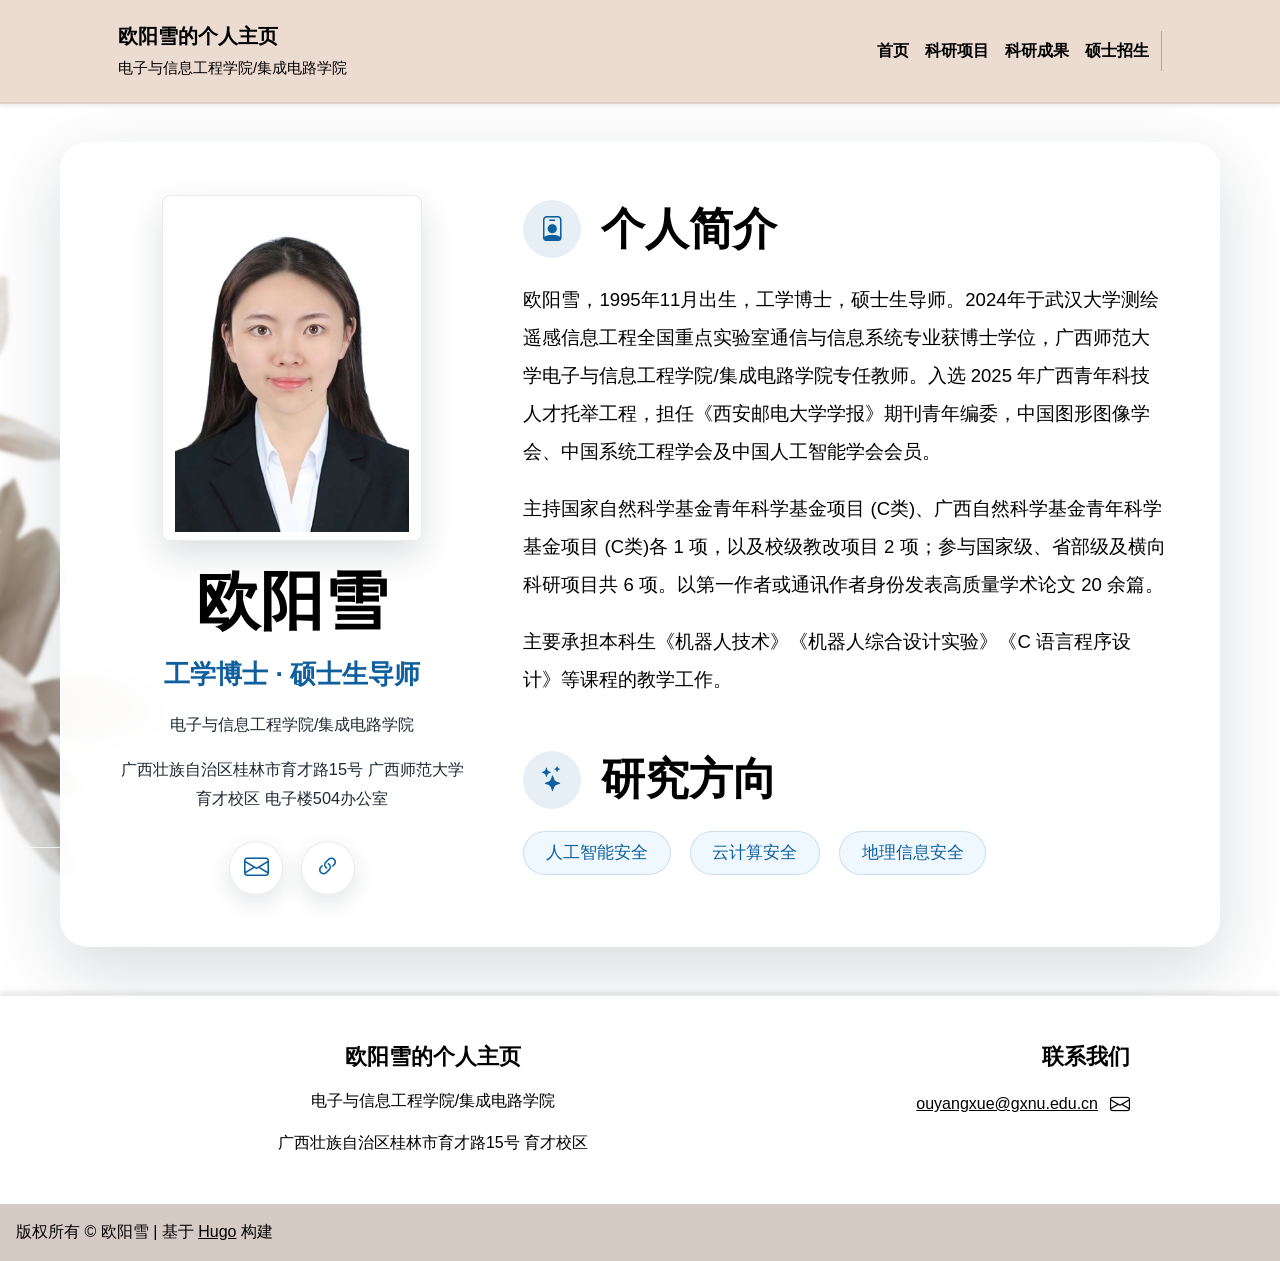
==== commit 75153fc9: "0620意见修改部分词" ====
--- a/index.html
+++ b/index.html
@@ -1,6 +1,6 @@
 <!doctype html>
 <html><head>
-	<meta name="generator" content="Hugo 0.163.2">
+	<meta name="generator" content="Hugo 0.163.2"><script src="/livereload.js?mindelay=10&amp;v=2&amp;port=6511&amp;path=livereload" data-no-instant defer></script>
   
     <title>
       
@@ -16,7 +16,7 @@
     
   />
 
-  <meta name="dc.relation" content="https://ouyangxuegxnu.github.io/" />
+  <meta name="dc.relation" content="http://localhost:6511/" />
   <meta name="robots" content="index,follow" />
 
   <meta
@@ -33,11 +33,11 @@
   
     <meta
       itemprop="image"
-      content="https://ouyangxuegxnu.github.io/img/meta-image.webp"
+      content="http://localhost:6511/img/meta-image.webp"
     />
   
 
-  <meta property="og:url" content="https://ouyangxuegxnu.github.io/" />
+  <meta property="og:url" content="http://localhost:6511/" />
   <meta property="og:type" content="website" />
   <meta
     property="og:title"
@@ -52,7 +52,7 @@
   
     <meta
       property="og:image"
-      content="https://ouyangxuegxnu.github.io/img/meta-image.webp"
+      content="http://localhost:6511/img/meta-image.webp"
     />
   
 
@@ -70,7 +70,7 @@
   
     <meta
       name="twitter:image"
-      content="https://ouyangxuegxnu.github.io/img/meta-image.webp"
+      content="http://localhost:6511/img/meta-image.webp"
     />
   
 
@@ -102,7 +102,7 @@
 <header class="shadow-sm sticky-lg-top" style="z-index: 10000;">
   <nav class="navbar navbar-expand-lg navbar-light py-3">
     <div class="container px-5">
-      <a class="navbar-brand" href="https://ouyangxuegxnu.github.io/"
+      <a class="navbar-brand" href="http://localhost:6511/"
         >
         <span class="fw-bolder"
           >欧阳雪的个人主页 <br />
@@ -165,7 +165,7 @@
       <h1>欧阳雪</h1>
       <p class="home-profile__title">工学博士 · 硕士生导师</p>
       <p class="home-profile__affiliation">电子与信息工程学院/集成电路学院</p>
-      <p class="home-profile__location">广西壮族自治区桂林市育才路15号 广西师范大学 育才校区</p>
+      <p class="home-profile__location">广西壮族自治区桂林市育才路15号 广西师范大学 育才校区 电子楼504办公室</p>
     </div>
 
     <div class="home-profile__links" aria-label="联系方式">
@@ -174,10 +174,6 @@
         <i class="bi bi-envelope"></i>
       </a>
       
-      
-      <a class="home-profile__link" href="tel:13211505773" aria-label="拨打电话">
-        <i class="bi bi-telephone"></i>
-      </a>
       
       <a class="home-profile__link" href="https://www.gxnu.edu.cn/" target="_blank" rel="noopener" aria-label="广西师范大学">
         <i class="bi bi-link-45deg"></i>
@@ -192,7 +188,7 @@
         <h2>个人简介</h2>
       </div>
       <div class="home-profile__intro">
-        <p>欧阳雪，1995年11月出生，工学博士，硕士生导师。2024年于武汉大学测绘遥感信息工程全国重点实验室通信与信息系统专业获博士学位，现任广西师范大学电子与信息工程学院/集成电路学院专任教师。入选 2025 年广西青年科技人才托举工程，担任《西安邮电大学学报》期刊青年编委，是中国图形图像学会、中国系统工程学会及中国人工智能学会会员。</p>
+        <p>欧阳雪，1995年11月出生，工学博士，硕士生导师。2024年于武汉大学测绘遥感信息工程全国重点实验室通信与信息系统专业获博士学位，广西师范大学电子与信息工程学院/集成电路学院专任教师。入选 2025 年广西青年科技人才托举工程，担任《西安邮电大学学报》期刊青年编委，中国图形图像学会、中国系统工程学会及中国人工智能学会会员。</p>
 <p>主持国家自然科学基金青年科学基金项目 (C类)、广西自然科学基金青年科学基金项目 (C类)各 1 项，以及校级教改项目 2 项；参与国家级、省部级及横向科研项目共 6 项。以第一作者或通讯作者身份发表高质量学术论文 20 余篇。</p>
 <p>主要承担本科生《机器人技术》《机器人综合设计实验》《C 语言程序设计》等课程的教学工作。</p>
 
@@ -226,7 +222,7 @@
           <h3>欧阳雪的个人主页</h3>
           <p class="site-footer__subtitle">电子与信息工程学院/集成电路学院</p>
           
-          <p class="site-footer__text">广西壮族自治区桂林市育才路15号 育才校区 电子与信息工程学院/集成电路学院</p>
+          <p class="site-footer__text">广西壮族自治区桂林市育才路15号 育才校区</p>
           
           
         </div>
@@ -241,11 +237,6 @@
           </p>
           
           
-          <p>
-            <a href="tel:13211505773">13211505773</a>
-            <i class="bi bi-telephone"></i>
-          </p>
-          
         </div>
         
       </div>
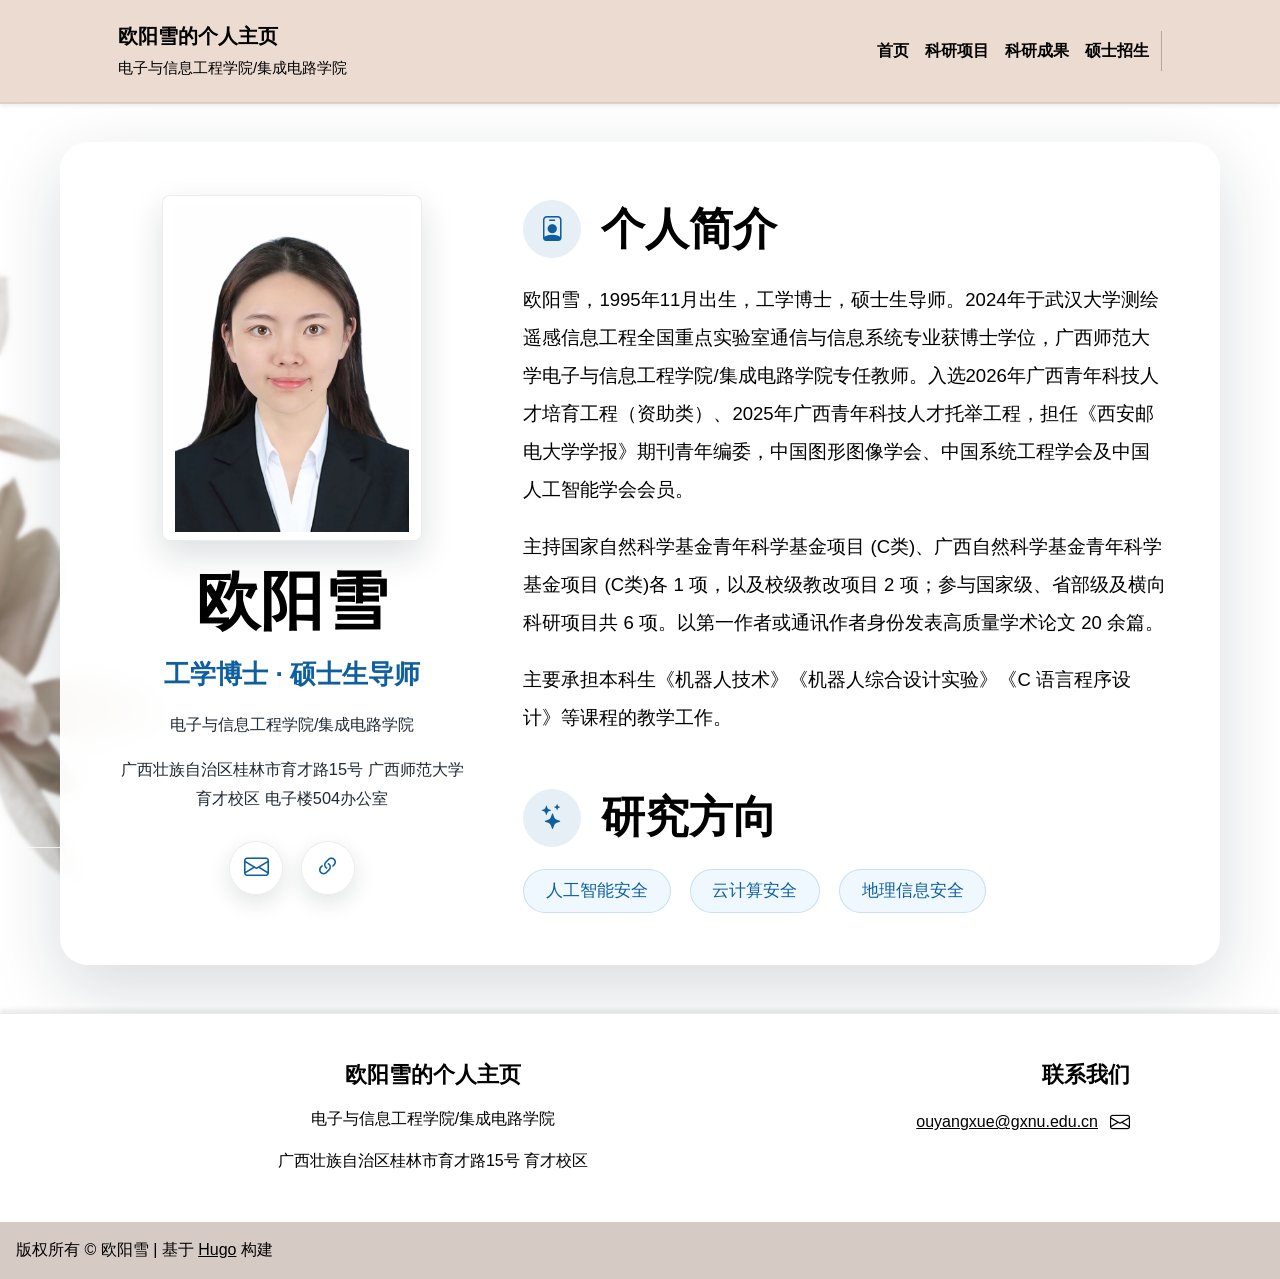
==== commit b9aa77ae: "个人简介、入选xxx" ====
--- a/index.html
+++ b/index.html
@@ -1,6 +1,6 @@
 <!doctype html>
 <html><head>
-	<meta name="generator" content="Hugo 0.163.2"><script src="/livereload.js?mindelay=10&amp;v=2&amp;port=6511&amp;path=livereload" data-no-instant defer></script>
+	<meta name="generator" content="Hugo 0.163.2">
   
     <title>
       
@@ -16,7 +16,7 @@
     
   />
 
-  <meta name="dc.relation" content="http://localhost:6511/" />
+  <meta name="dc.relation" content="https://ouyangxuegxnu.github.io/" />
   <meta name="robots" content="index,follow" />
 
   <meta
@@ -33,11 +33,11 @@
   
     <meta
       itemprop="image"
-      content="http://localhost:6511/img/meta-image.webp"
+      content="https://ouyangxuegxnu.github.io/img/meta-image.webp"
     />
   
 
-  <meta property="og:url" content="http://localhost:6511/" />
+  <meta property="og:url" content="https://ouyangxuegxnu.github.io/" />
   <meta property="og:type" content="website" />
   <meta
     property="og:title"
@@ -52,7 +52,7 @@
   
     <meta
       property="og:image"
-      content="http://localhost:6511/img/meta-image.webp"
+      content="https://ouyangxuegxnu.github.io/img/meta-image.webp"
     />
   
 
@@ -70,7 +70,7 @@
   
     <meta
       name="twitter:image"
-      content="http://localhost:6511/img/meta-image.webp"
+      content="https://ouyangxuegxnu.github.io/img/meta-image.webp"
     />
   
 
@@ -102,7 +102,7 @@
 <header class="shadow-sm sticky-lg-top" style="z-index: 10000;">
   <nav class="navbar navbar-expand-lg navbar-light py-3">
     <div class="container px-5">
-      <a class="navbar-brand" href="http://localhost:6511/"
+      <a class="navbar-brand" href="https://ouyangxuegxnu.github.io/"
         >
         <span class="fw-bolder"
           >欧阳雪的个人主页 <br />
@@ -188,7 +188,7 @@
         <h2>个人简介</h2>
       </div>
       <div class="home-profile__intro">
-        <p>欧阳雪，1995年11月出生，工学博士，硕士生导师。2024年于武汉大学测绘遥感信息工程全国重点实验室通信与信息系统专业获博士学位，广西师范大学电子与信息工程学院/集成电路学院专任教师。入选 2025 年广西青年科技人才托举工程，担任《西安邮电大学学报》期刊青年编委，中国图形图像学会、中国系统工程学会及中国人工智能学会会员。</p>
+        <p>欧阳雪，1995年11月出生，工学博士，硕士生导师。2024年于武汉大学测绘遥感信息工程全国重点实验室通信与信息系统专业获博士学位，广西师范大学电子与信息工程学院/集成电路学院专任教师。入选2026年广西青年科技人才培育工程（资助类）、2025年广西青年科技人才托举工程，担任《西安邮电大学学报》期刊青年编委，中国图形图像学会、中国系统工程学会及中国人工智能学会会员。</p>
 <p>主持国家自然科学基金青年科学基金项目 (C类)、广西自然科学基金青年科学基金项目 (C类)各 1 项，以及校级教改项目 2 项；参与国家级、省部级及横向科研项目共 6 项。以第一作者或通讯作者身份发表高质量学术论文 20 余篇。</p>
 <p>主要承担本科生《机器人技术》《机器人综合设计实验》《C 语言程序设计》等课程的教学工作。</p>
 
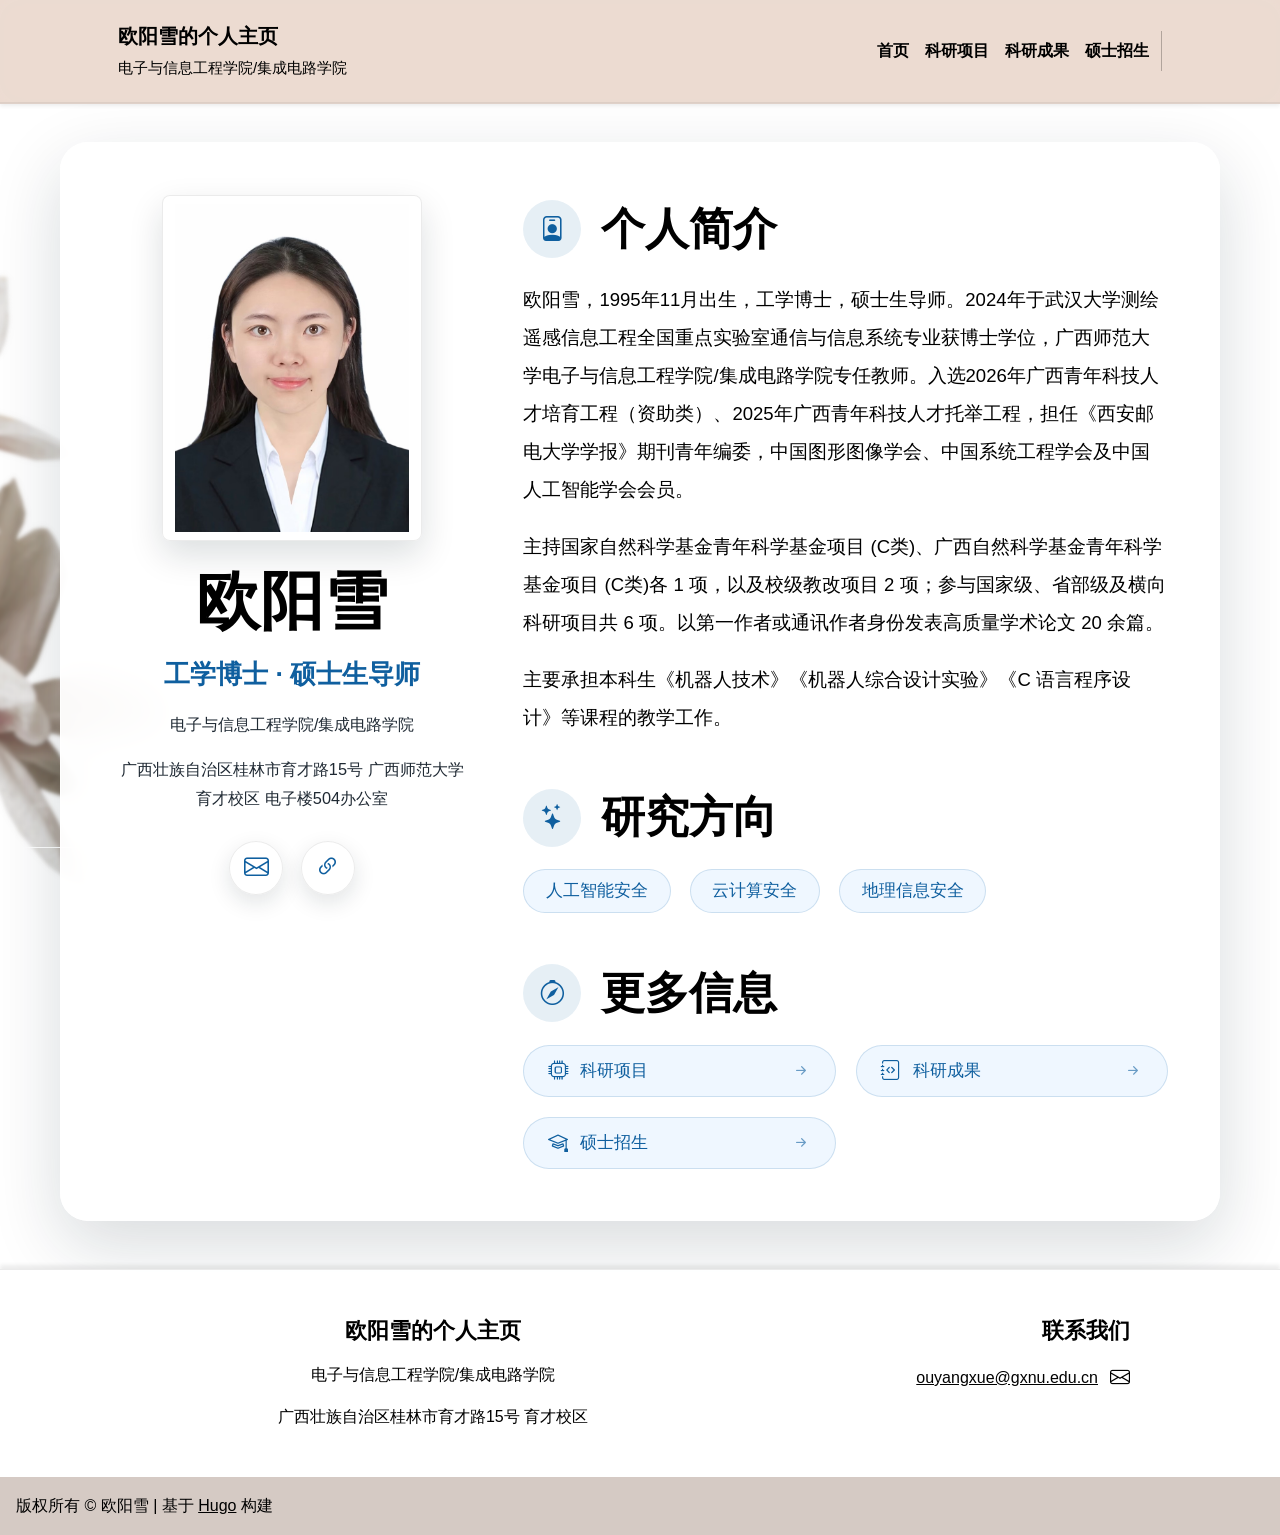
==== commit 58d86698: "gengduo" ====
--- a/index.html
+++ b/index.html
@@ -1,6 +1,6 @@
 <!doctype html>
 <html><head>
-	<meta name="generator" content="Hugo 0.163.2">
+	<meta name="generator" content="Hugo 0.163.2"><script src="/livereload.js?mindelay=10&amp;v=2&amp;port=2051&amp;path=livereload" data-no-instant defer></script>
   
     <title>
       
@@ -16,7 +16,7 @@
     
   />
 
-  <meta name="dc.relation" content="https://ouyangxuegxnu.github.io/" />
+  <meta name="dc.relation" content="http://localhost:2051/" />
   <meta name="robots" content="index,follow" />
 
   <meta
@@ -33,11 +33,11 @@
   
     <meta
       itemprop="image"
-      content="https://ouyangxuegxnu.github.io/img/meta-image.webp"
+      content="http://localhost:2051/img/meta-image.webp"
     />
   
 
-  <meta property="og:url" content="https://ouyangxuegxnu.github.io/" />
+  <meta property="og:url" content="http://localhost:2051/" />
   <meta property="og:type" content="website" />
   <meta
     property="og:title"
@@ -52,7 +52,7 @@
   
     <meta
       property="og:image"
-      content="https://ouyangxuegxnu.github.io/img/meta-image.webp"
+      content="http://localhost:2051/img/meta-image.webp"
     />
   
 
@@ -70,7 +70,7 @@
   
     <meta
       name="twitter:image"
-      content="https://ouyangxuegxnu.github.io/img/meta-image.webp"
+      content="http://localhost:2051/img/meta-image.webp"
     />
   
 
@@ -102,7 +102,7 @@
 <header class="shadow-sm sticky-lg-top" style="z-index: 10000;">
   <nav class="navbar navbar-expand-lg navbar-light py-3">
     <div class="container px-5">
-      <a class="navbar-brand" href="https://ouyangxuegxnu.github.io/"
+      <a class="navbar-brand" href="http://localhost:2051/"
         >
         <span class="fw-bolder"
           >欧阳雪的个人主页 <br />
@@ -202,11 +202,78 @@
       </div>
       <div class="home-profile__research">
         
-        <a class="home-profile__tag" href="/#research">人工智能安全</a>
-        
-        <a class="home-profile__tag" href="/#research">云计算安全</a>
-        
-        <a class="home-profile__tag" href="/#research">地理信息安全</a>
+        <span class="home-profile__tag" href="/#research">人工智能安全</span>
+        
+        
+        <span class="home-profile__tag" href="/#research">云计算安全</span>
+        
+        
+        <span class="home-profile__tag" href="/#research">地理信息安全</span>
+        
+        
+      </div>
+    </section>
+    
+    <section class="home-profile__section">
+      <div class="home-profile__section-title">
+        <i class="bi bi-compass"></i>
+        <h2>更多信息</h2>
+      </div>
+      <div class="home-profile__navigation-links">
+        
+        
+        
+        
+        
+        
+        <a class="el-nav-card" href="/projects/">
+          <div class="el-nav-card__content">
+            
+            <div class="el-nav-card__icon-wrapper">
+              <i class="bi bi-cpu"></i>
+              
+            </div>
+            <span class="el-nav-card__title">科研项目</span>
+          </div>
+          <div class="el-nav-card__arrow">
+            <i class="bi bi-arrow-right-short"></i>
+          </div>
+        </a>
+        
+        
+        
+        
+        <a class="el-nav-card" href="/achievements/">
+          <div class="el-nav-card__content">
+            
+            <div class="el-nav-card__icon-wrapper">
+              <i class="bi bi-journal-code"></i>
+              
+            </div>
+            <span class="el-nav-card__title">科研成果</span>
+          </div>
+          <div class="el-nav-card__arrow">
+            <i class="bi bi-arrow-right-short"></i>
+          </div>
+        </a>
+        
+        
+        
+        
+        <a class="el-nav-card" href="/recruitment/">
+          <div class="el-nav-card__content">
+            
+            <div class="el-nav-card__icon-wrapper">
+              <i class="bi bi-mortarboard"></i>
+              
+            </div>
+            <span class="el-nav-card__title">硕士招生</span>
+          </div>
+          <div class="el-nav-card__arrow">
+            <i class="bi bi-arrow-right-short"></i>
+          </div>
+        </a>
+        
         
       </div>
     </section>
--- a/css/custom.css
+++ b/css/custom.css
@@ -491,5 +491,110 @@
   .home-profile__tag {
     width: 100%;
     justify-content: center;
-  }
-}
+
+    /* ====== 核心追加：彻底切断任何点击可能 ====== */
+      cursor: default !important;
+      /* 鼠标指针彻底恢复成普通的箭头，而不是小手 */
+      pointer-events: none !important;
+      /* 终极武器：让浏览器完全忽略在这个标签上的任何鼠标点击事件 */
+  }
+}
+
+/* 导航网格：适配学术主页的紧凑干练布局 */
+.home-profile__navigation-links {
+  display: grid;
+  grid-template-columns: repeat(auto-fill, minmax(220px, 1fr));
+  gap: 1.25rem;
+  margin-top: 1.25rem;
+}
+
+/* ================= 更多信息导航卡片（完全同步研究方向风格） ================= */
+
+/* 1. 导航网格保持不变，控制卡片并排 */
+.home-profile__navigation-links {
+  display: grid;
+  grid-template-columns: repeat(auto-fill, minmax(220px, 1fr));
+  gap: 1.25rem;
+  margin-top: 1.25rem;
+}
+
+/* 2. 基础卡片：核心样式完全复制研究方向的胶囊风格，同时保留 Flex 弹性两端对齐 */
+.el-nav-card {
+  display: flex;
+  justify-content: space-between;
+  align-items: center;
+  min-height: 52px;
+  /* 比纯标签略高一点点，更适合作为卡片导航 */
+  padding: 0.5rem 1.5rem;
+
+  /* 完全同步研究方向的配色与圆角 */
+  color: var(--academic-blue) !important;
+  background: rgba(238, 247, 255, 0.92);
+  border: 1px solid rgba(15, 95, 159, 0.16);
+  border-radius: 999px;
+  /* 完美契合大胶囊圆角 */
+
+  text-decoration: none;
+  font-size: 1.05rem;
+  font-weight: 500;
+
+  /* 动效过渡 */
+  transition: all 0.3s cubic-bezier(.645, .045, .355, 1);
+  position: relative;
+  cursor: pointer;
+  /* 既然可以点击，保持小手手势 */
+}
+
+/* 左侧内容布局 */
+.el-nav-card__content {
+  display: flex;
+  align-items: center;
+  gap: 0.75rem;
+}
+
+/* 图标外衬：在这里我们不再要大方块底色，直接让图标呈现纯粹的学术蓝，更干净精炼 */
+.el-nav-card__icon-wrapper {
+  display: flex;
+  align-items: center;
+  justify-content: center;
+  font-size: 1.2rem;
+  color: var(--academic-blue);
+  transition: transform 0.3s ease;
+}
+
+/* 标题文字：继承父级的学术蓝 */
+.el-nav-card__title {
+  font-size: 1.05rem;
+  font-weight: 500;
+}
+
+/* 右侧箭头符号：颜色略淡，保持呼吸感 */
+.el-nav-card__arrow {
+  color: rgba(15, 95, 159, 0.6);
+  font-size: 1.3rem;
+  display: flex;
+  align-items: center;
+  transition: transform 0.3s ease, color 0.3s ease;
+}
+
+/* ================= 智能悬浮互动特效 (Hover) ================= */
+
+.el-nav-card:hover {
+  /* 悬浮时，底色加深一点点，边框加固，同时带有平滑上浮和微弱学术蓝投影 */
+  background: rgba(225, 241, 255, 0.98);
+  border-color: rgba(15, 95, 159, 0.4);
+  box-shadow: 0 4px 12px rgba(15, 95, 159, 0.08);
+  transform: translateY(-2px);
+  /* 轻轻上浮 */
+}
+
+/* 悬浮时左侧小图标轻轻放大，增加灵动感 */
+.el-nav-card:hover .el-nav-card__icon-wrapper {
+  transform: scale(1.1);
+}
+
+/* 悬浮时右侧箭头向右滑动，且颜色加深 */
+.el-nav-card:hover .el-nav-card__arrow {
+  color: var(--academic-blue);
+  transform: translateX(4px);
+}
